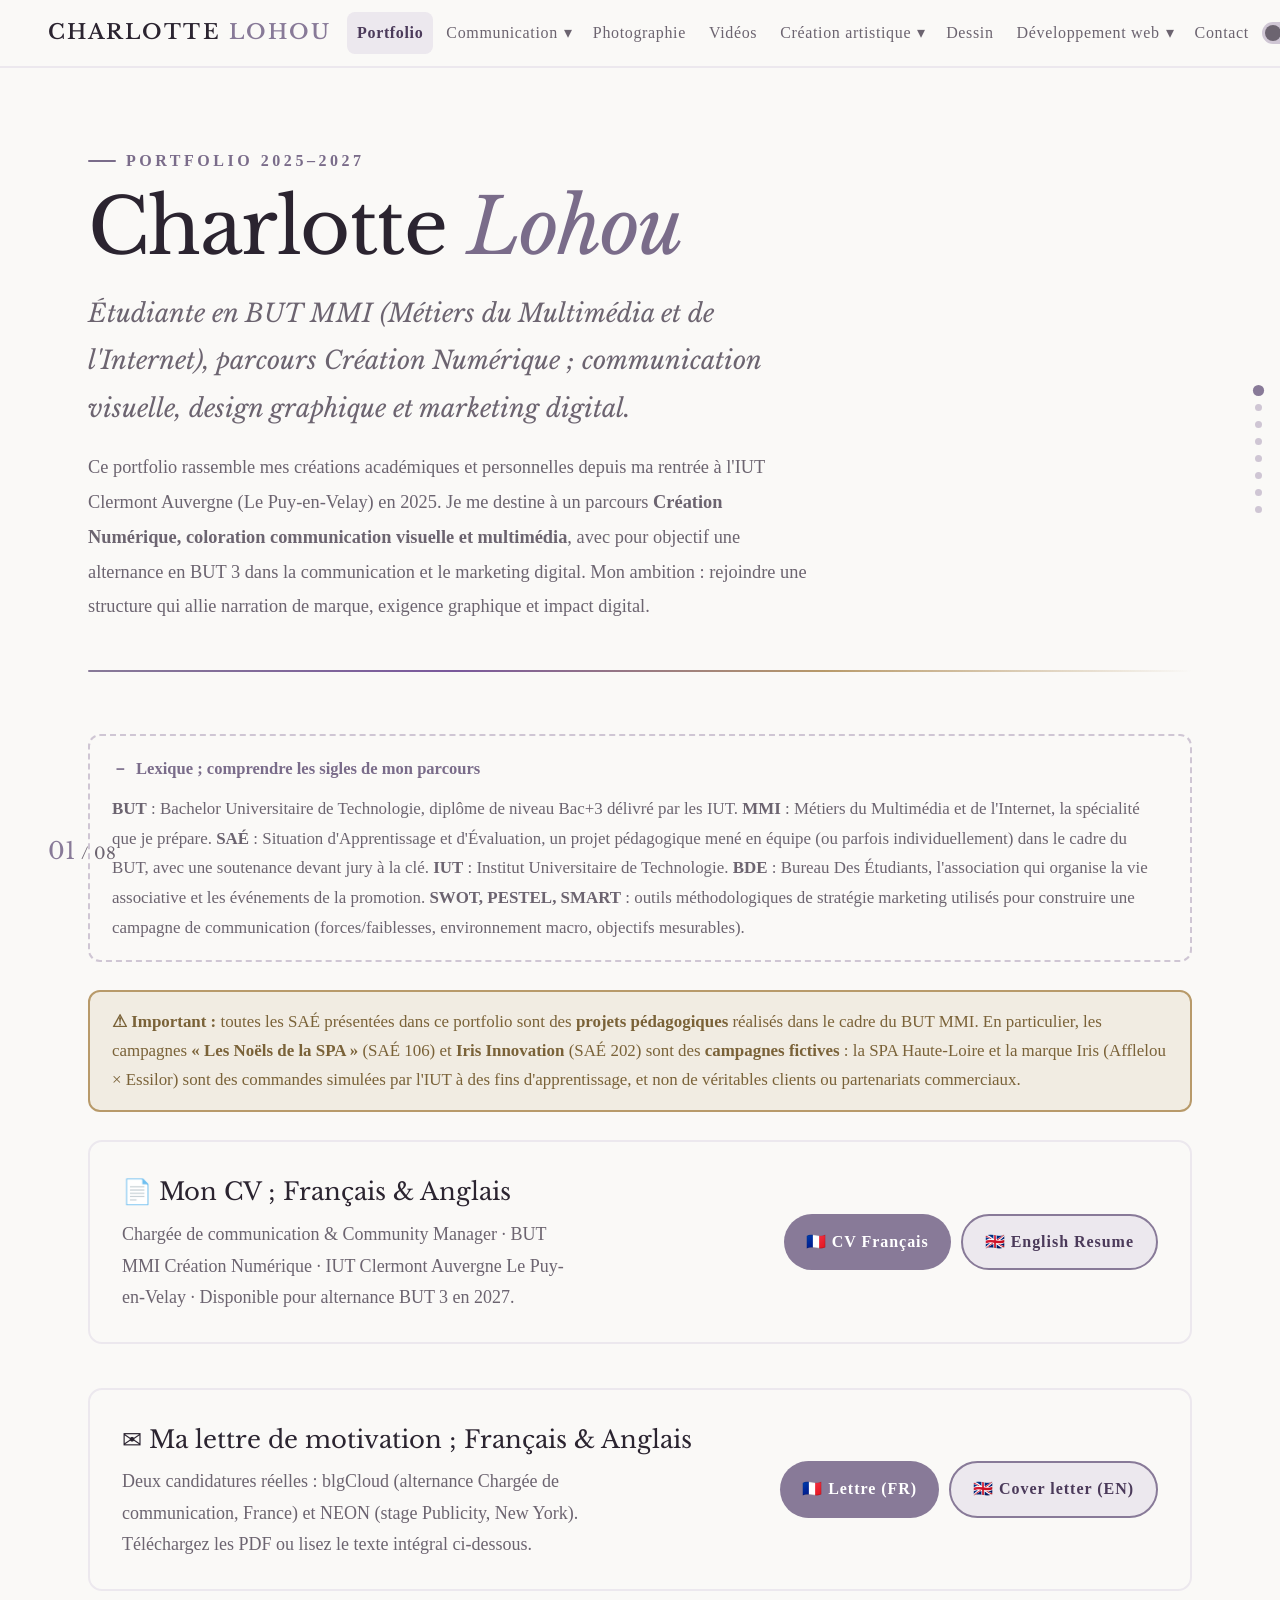
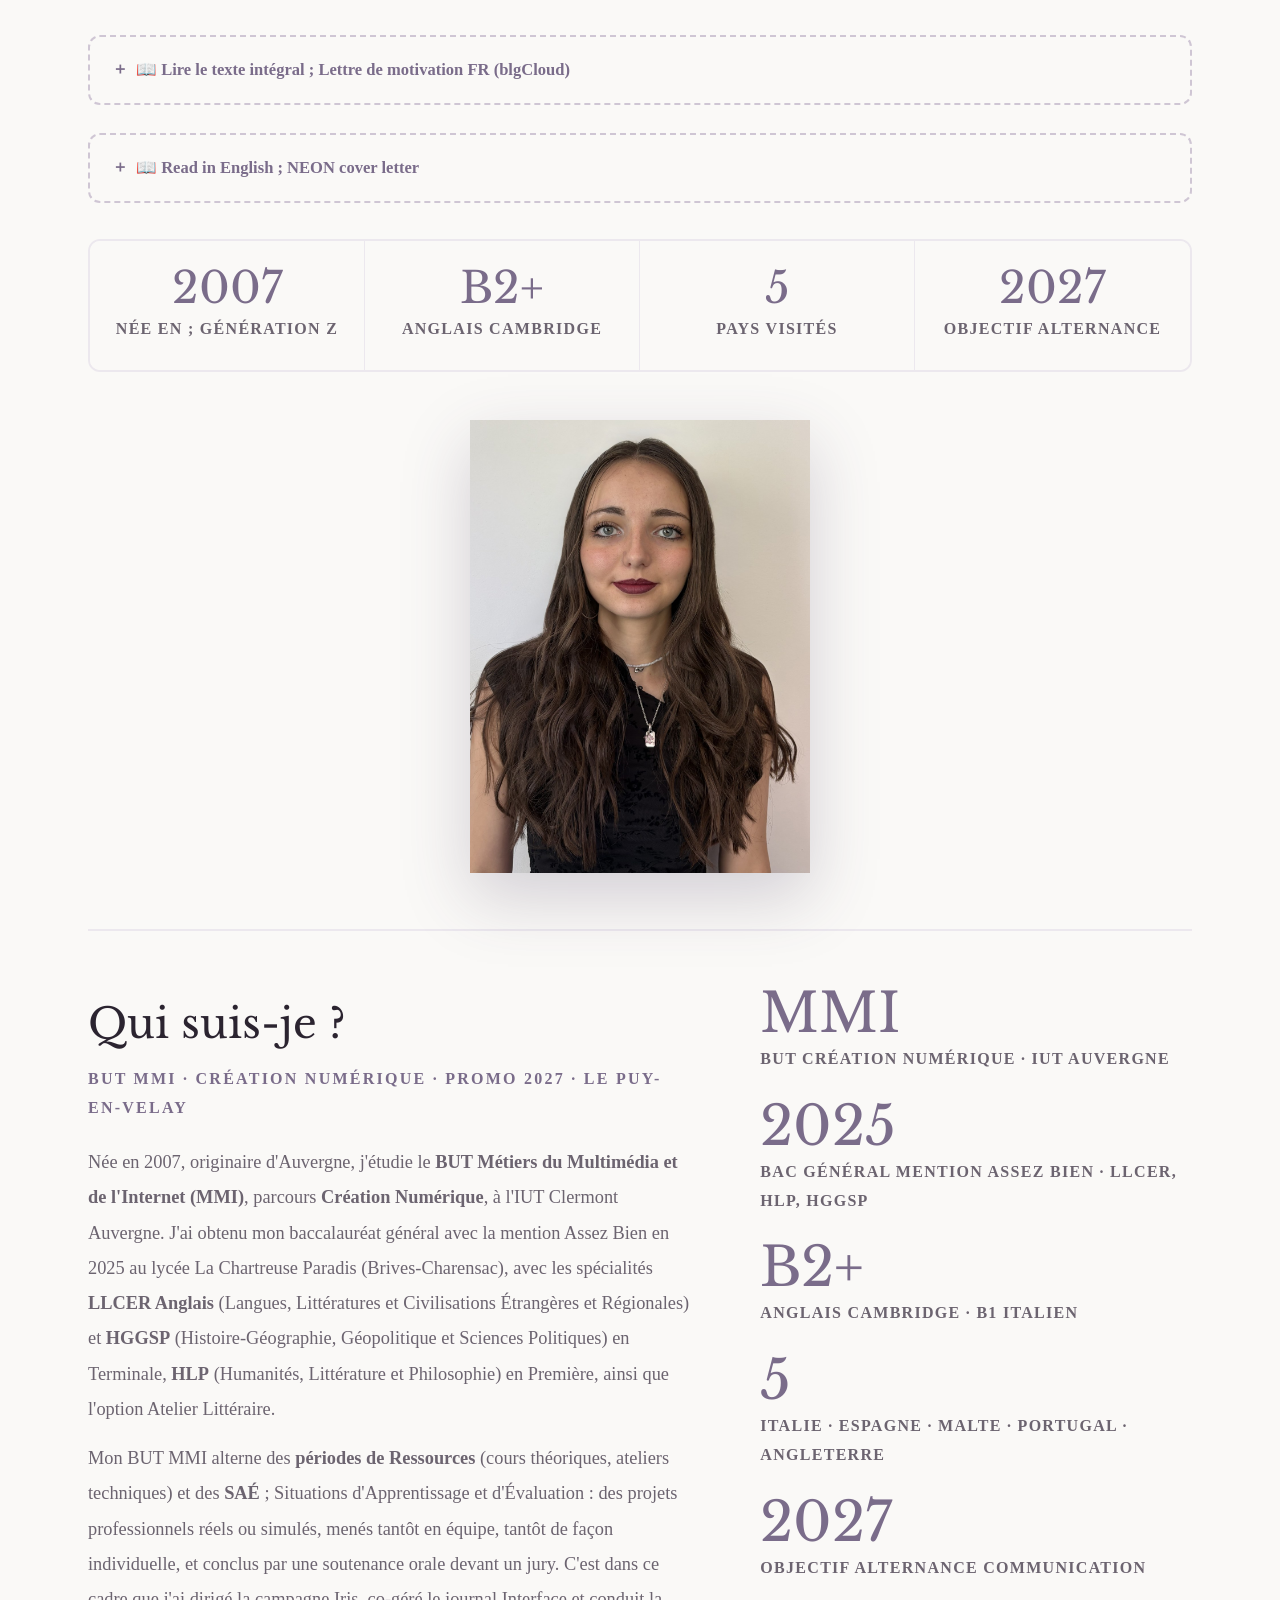
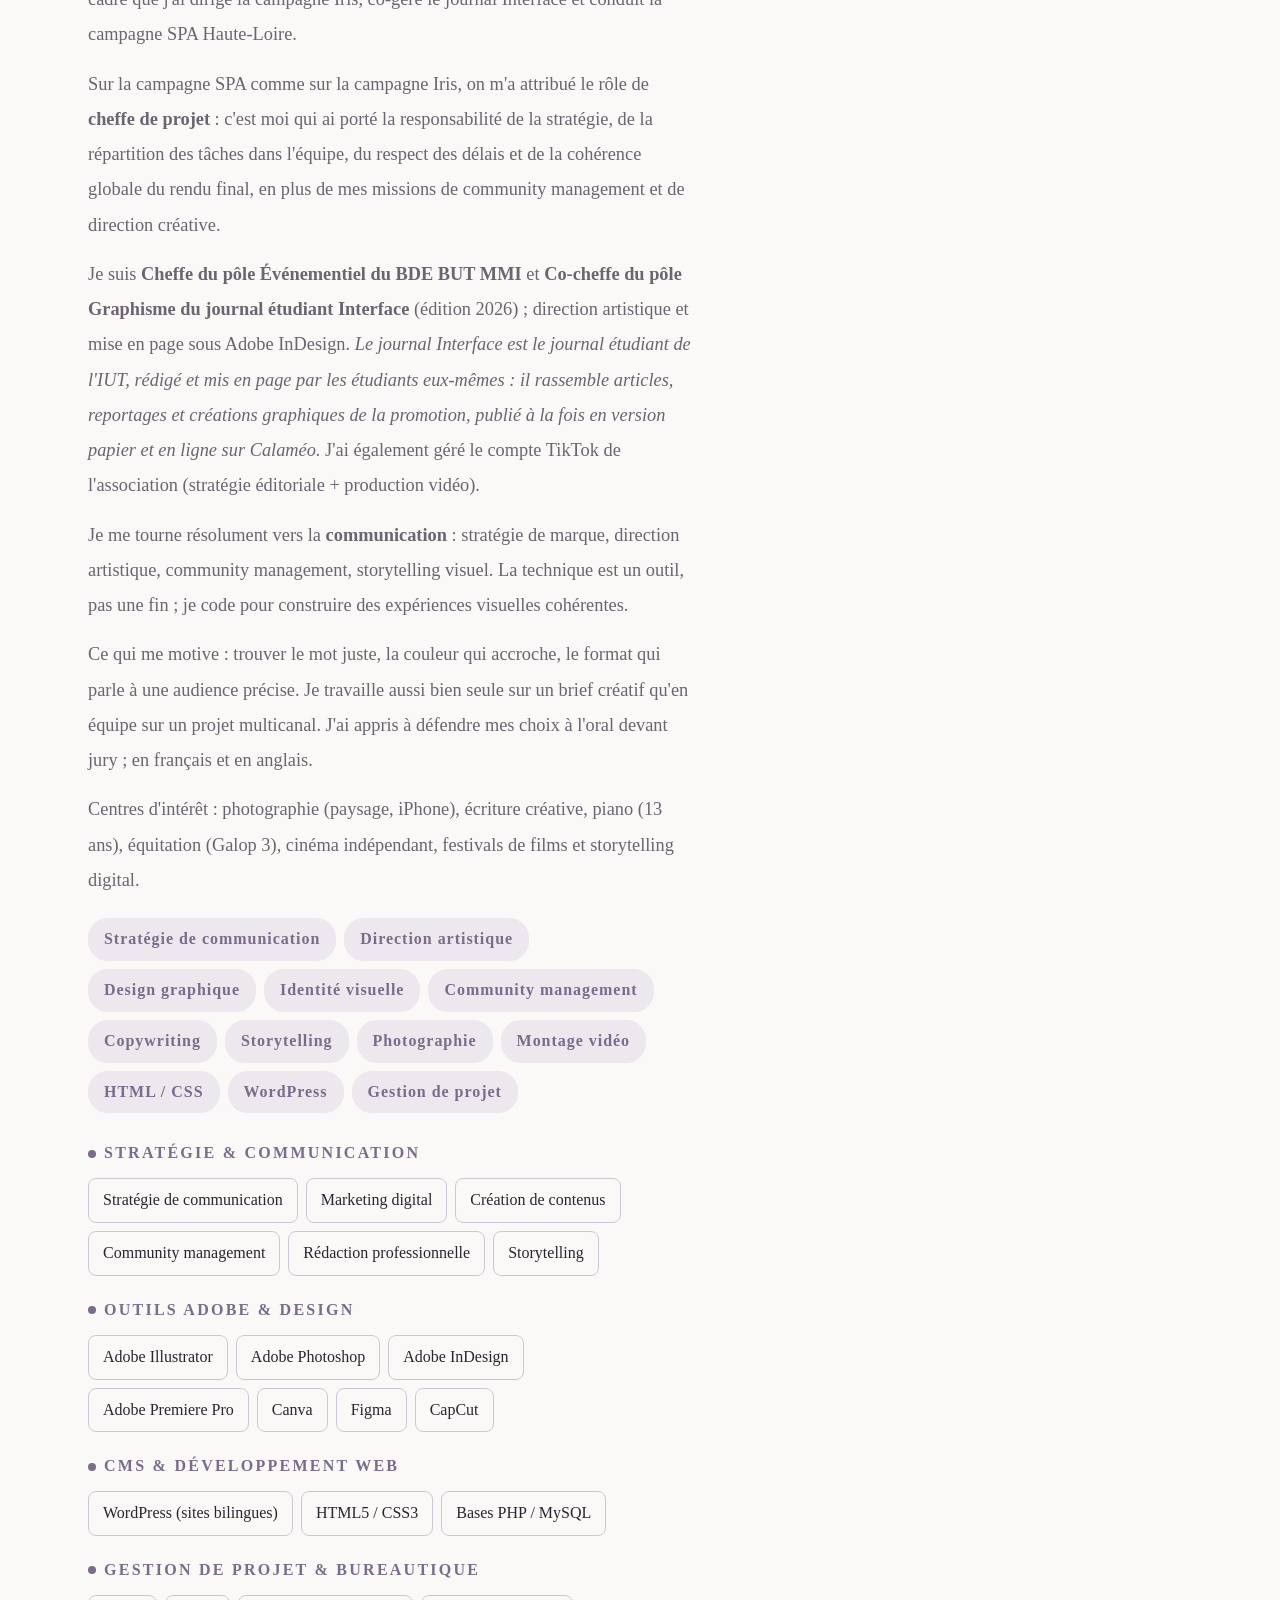
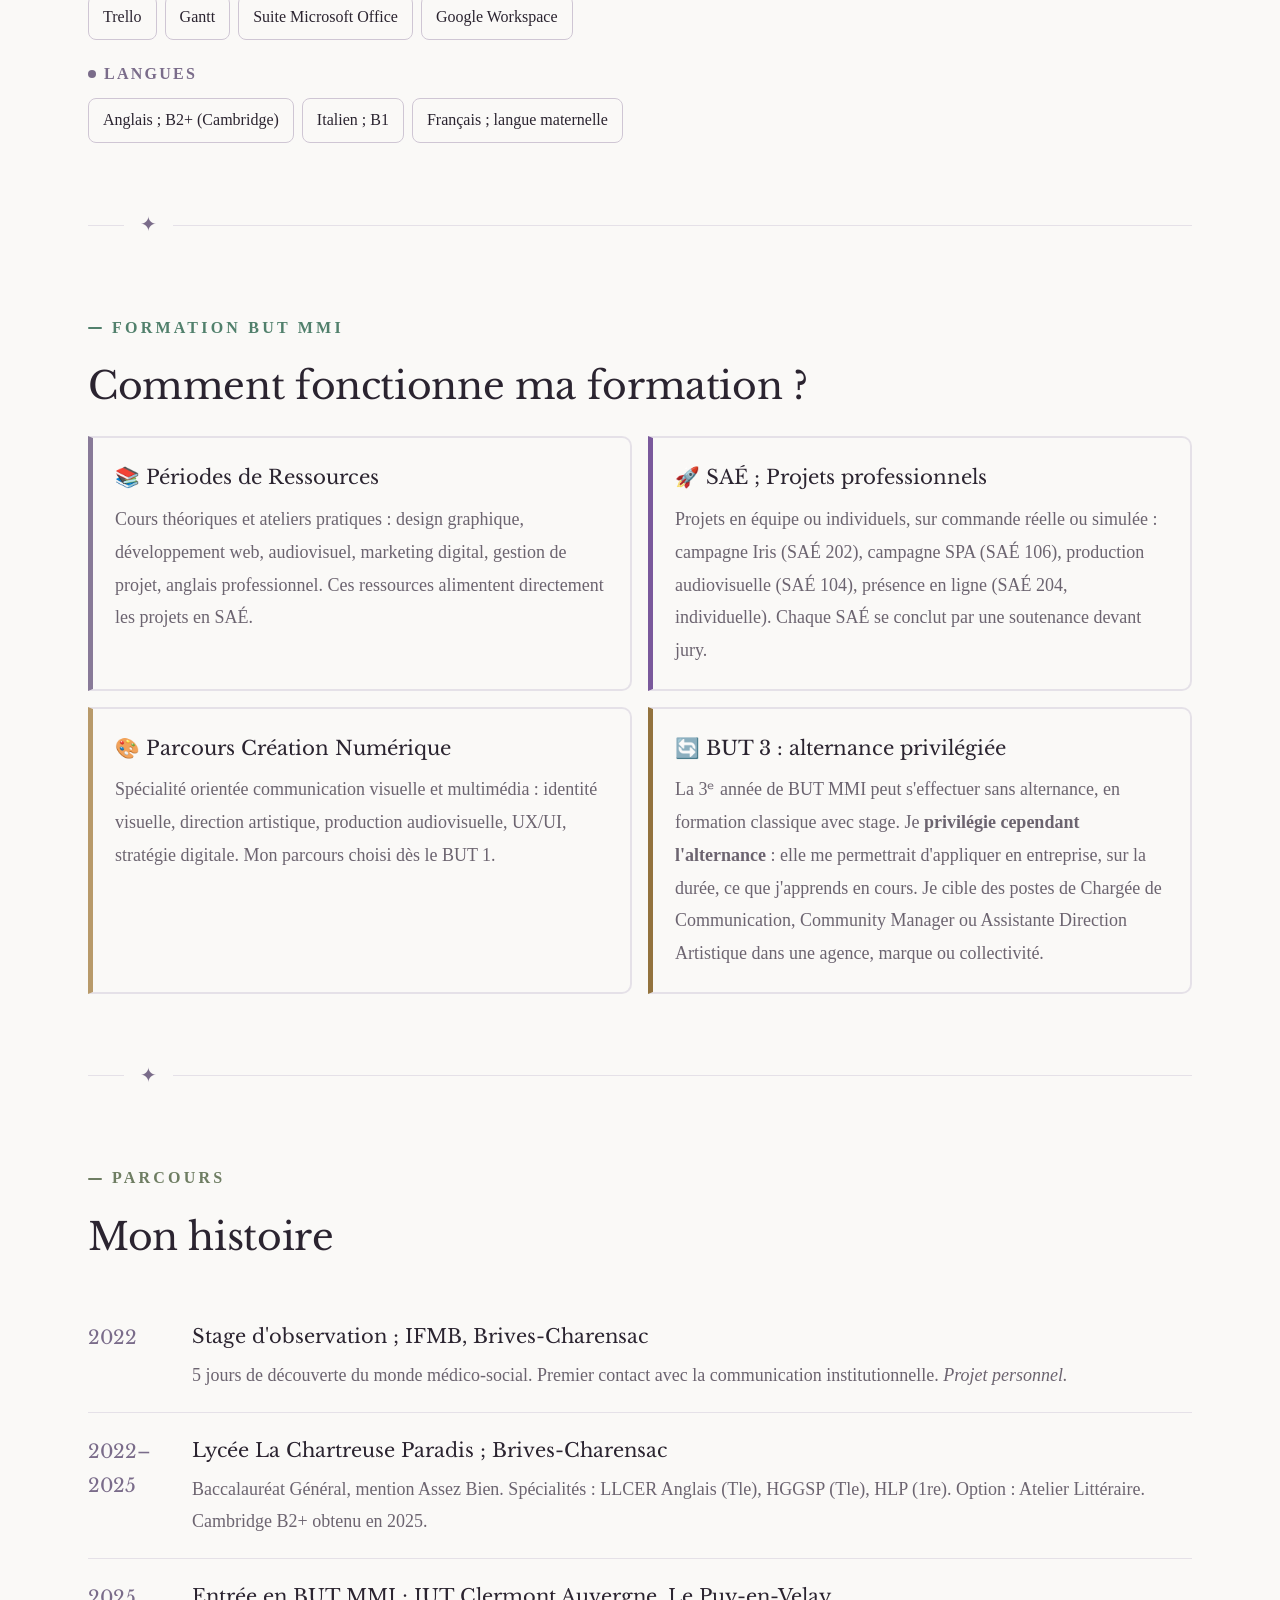
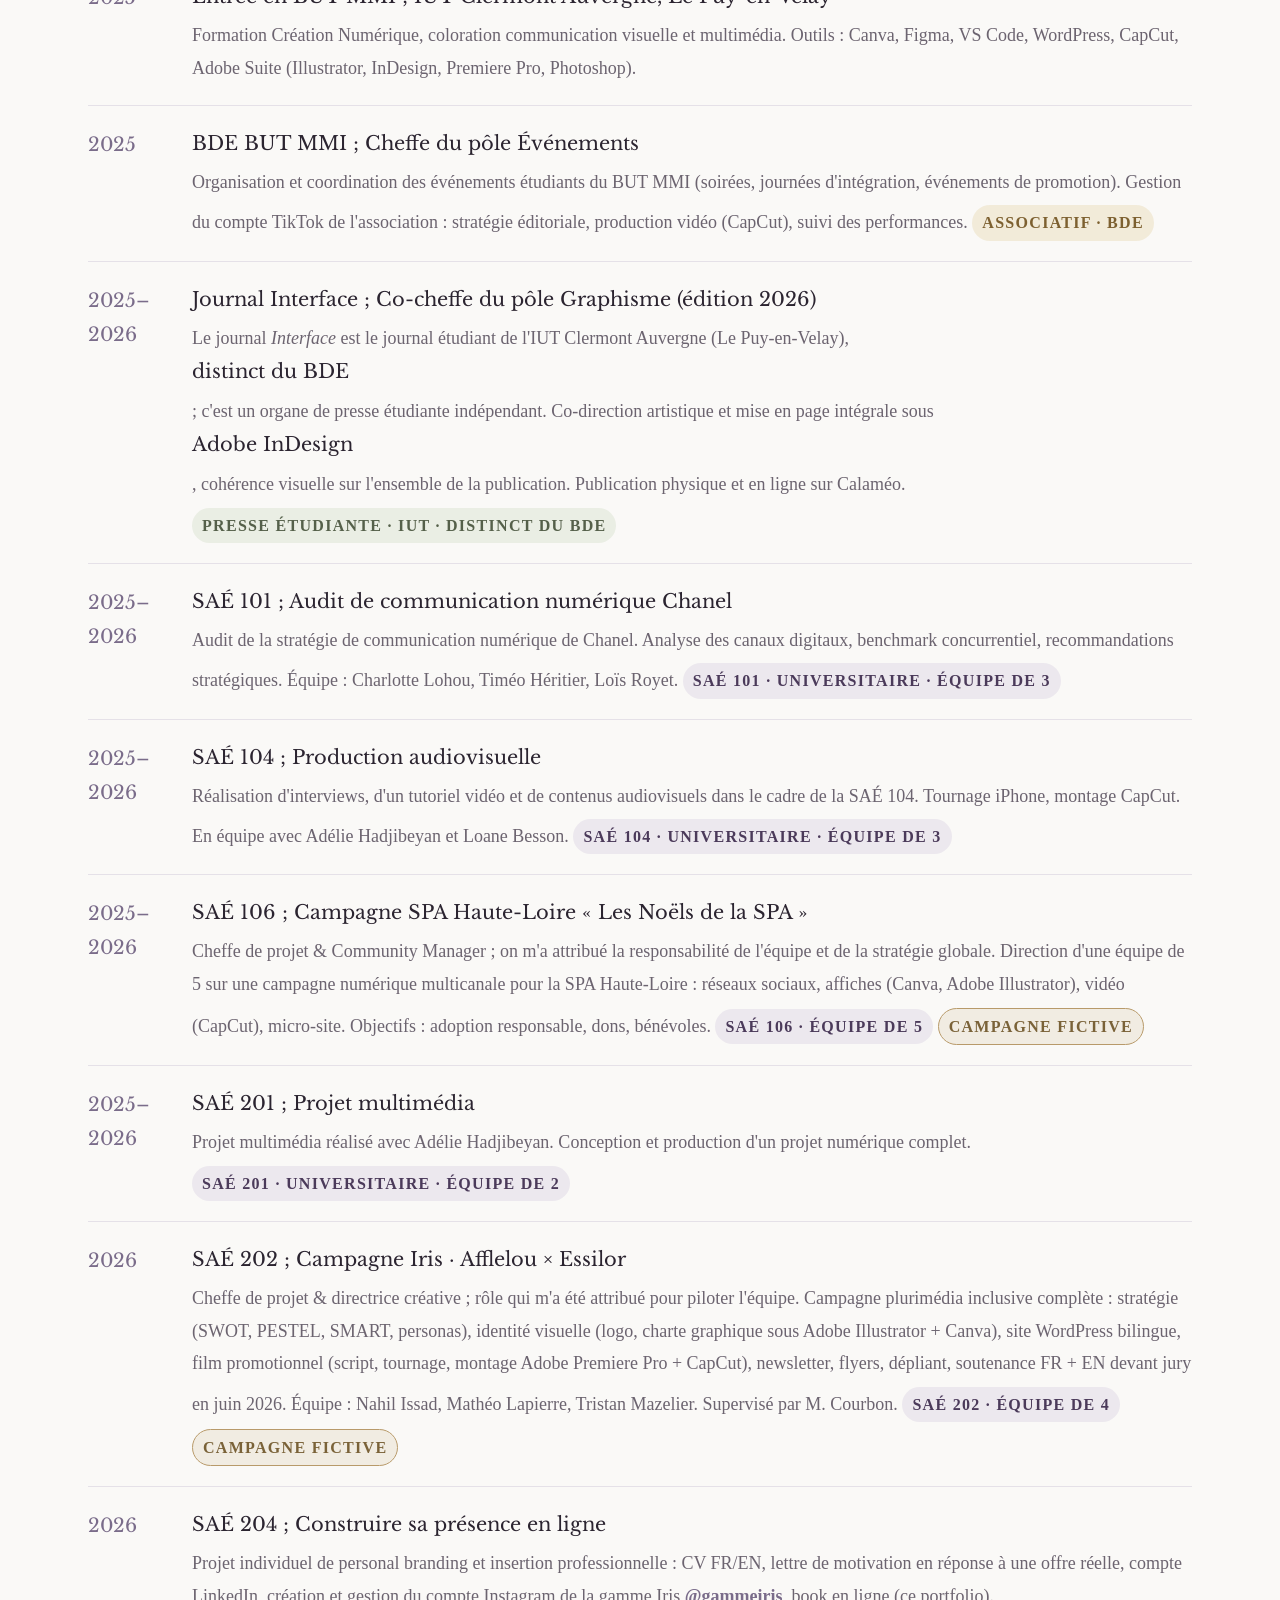
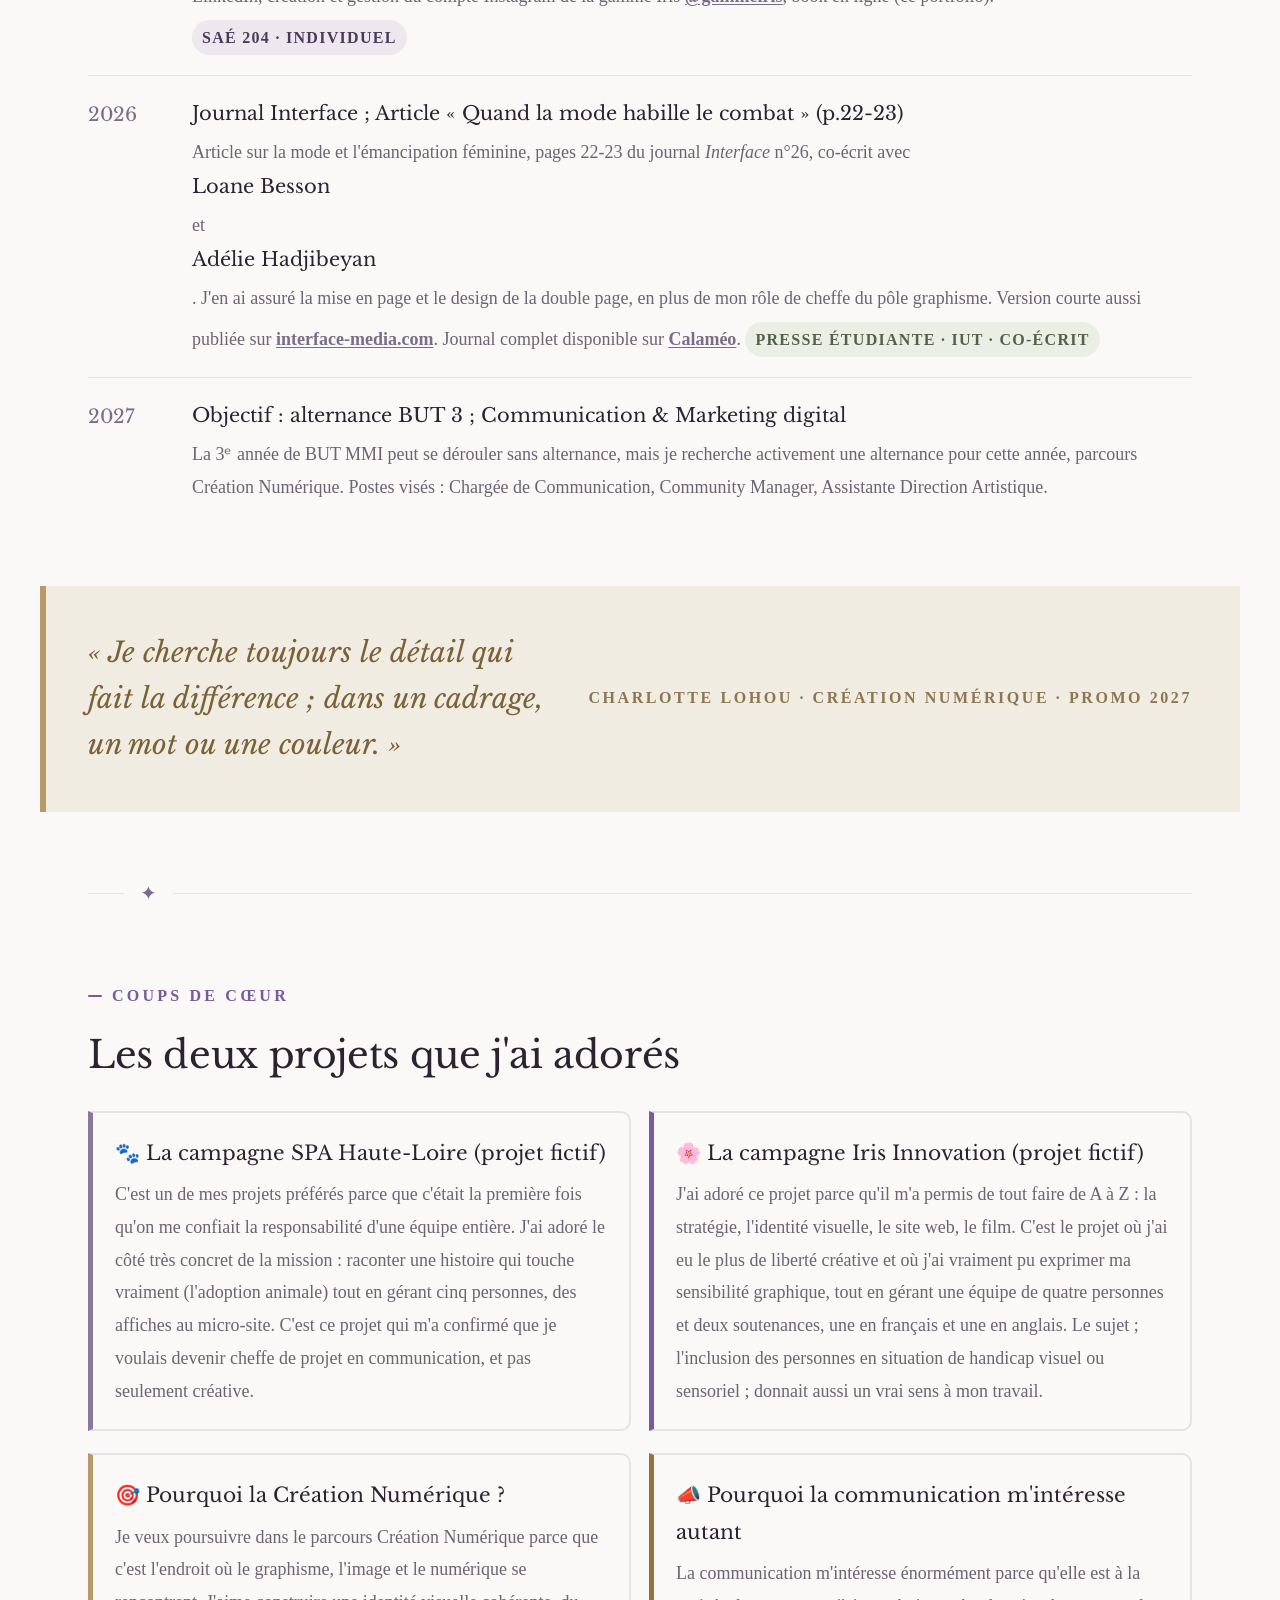
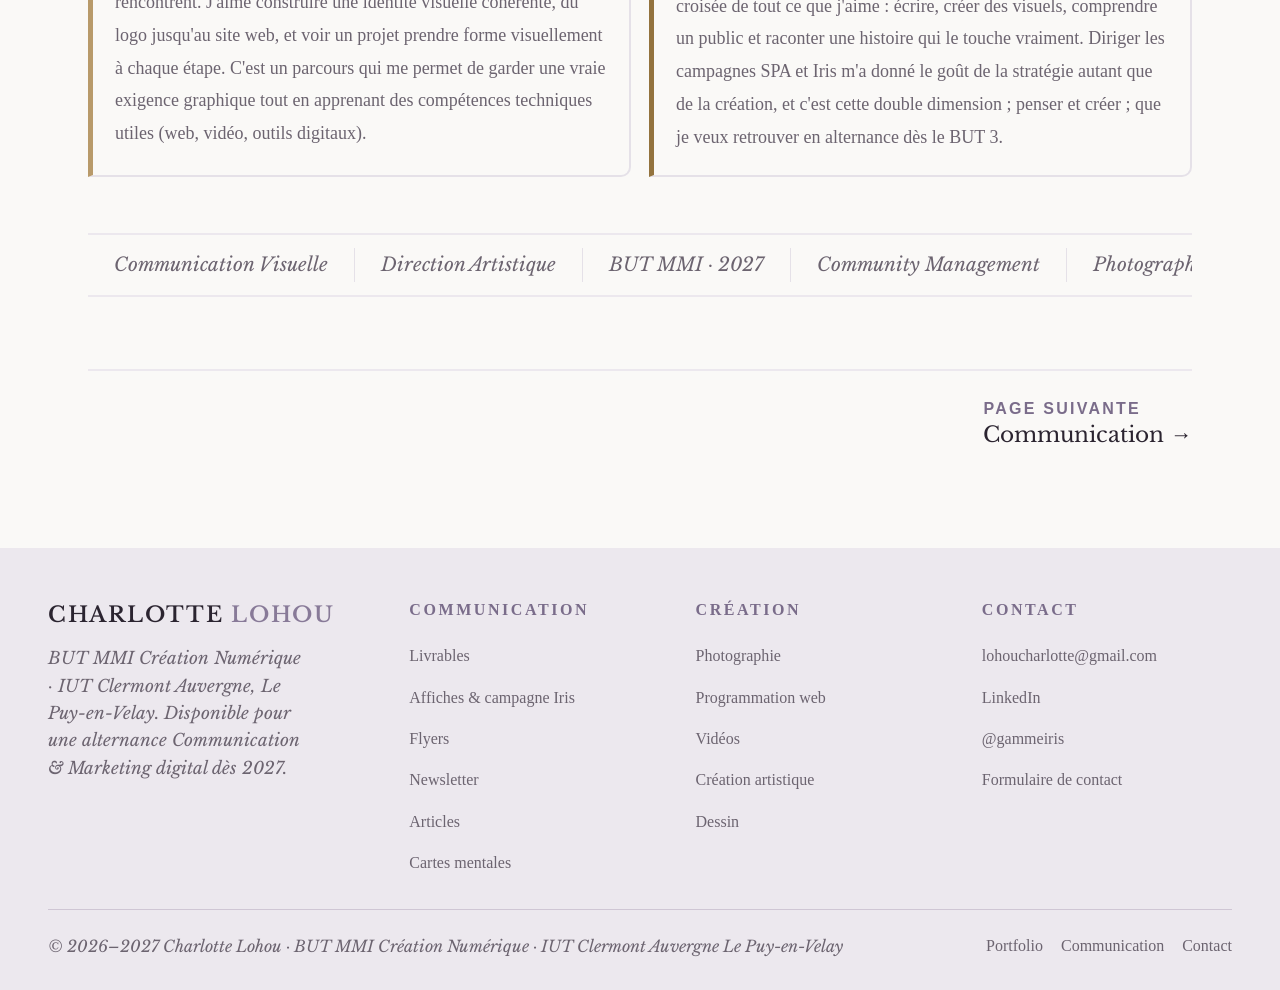
==== index.html @ 05c9263e "Update index.html" ====
<!DOCTYPE html>
<html lang="fr">
<head>
<meta charset="UTF-8"/>
<meta name="viewport" content="width=device-width,initial-scale=1.0"/>
<meta name="description" content="Portfolio de Charlotte Lohou ; BUT MMI Création Numérique, Chargée de Communication & Community Manager"/>
<title>Charlotte Lohou ; Portfolio</title>
<link rel="preconnect" href="https://fonts.googleapis.com"/>
<link rel="preconnect" href="https://fonts.gstatic.com" crossorigin/>
<link href="https://fonts.googleapis.com/css2?family=Libre+Baskerville:ital,wght@0,400;0,700;1,400&display=swap" rel="stylesheet"/>
<link rel="stylesheet" href="style.css"/>
</head>
<body>

<!-- FIXED UI -->
<a href="#portfolio" class="skip-link">Aller au contenu principal</a>
<div id="prog"></div>
<button id="btt" onclick="backToTop()" aria-label="Retour en haut">↑</button>
<div id="pctr" aria-hidden="true"><span class="n" id="pcn">01</span>&thinsp;/&thinsp;<span>08</span></div>

<!-- SIDE DOTS -->
<nav id="sdots" aria-hidden="true">
  <button class="sd on" data-p="portfolio"><span class="sdl" data-fr="Portfolio" data-en="Portfolio">Portfolio</span></button>
  <button class="sd" data-p="communication"><span class="sdl" data-fr="Communication" data-en="Communication">Communication</span></button>
  <button class="sd" data-p="photographie"><span class="sdl" data-fr="Photographie" data-en="Photography">Photographie</span></button>
  <button class="sd" data-p="videos"><span class="sdl" data-fr="Vidéos" data-en="Videos">Vidéos</span></button>
  <button class="sd" data-p="creation"><span class="sdl" data-fr="Création artistique" data-en="Artistic creation">Création artistique</span></button>
  <button class="sd" data-p="dessin"><span class="sdl" data-fr="Dessin" data-en="Drawing">Dessin</span></button>
  <button class="sd" data-p="programmation"><span class="sdl" data-fr="Programmation" data-en="Web dev">Programmation</span></button>
  <button class="sd" data-p="contact"><span class="sdl" data-fr="Contact" data-en="Contact">Contact</span></button>
</nav>

<!-- LIGHTBOX -->
<div id="lb" role="dialog" aria-modal="true" aria-label="Image agrandie" onclick="lbBg(event)">
  <button id="lb-x" onclick="closeLb()" aria-label="Fermer (Échap)">✕</button>
  <button id="lb-p" onclick="lbNav(-1);event.stopPropagation()" aria-label="Précédent (←)">‹</button>
  <button id="lb-n" onclick="lbNav(1);event.stopPropagation()" aria-label="Suivant (→)">›</button>
  <div id="lb-inner" aria-live="polite"></div>
  <div id="lb-cap" aria-live="polite"></div>
</div>

<!-- NAVIGATION -->
<nav id="mn" role="navigation" aria-label="Navigation principale">
  <a class="nav-logo" href="#" onclick="go('portfolio');return false" aria-label="Charlotte Lohou ; retour à l'accueil">Charlotte <span>Lohou</span></a>
  <ul class="nav-links" role="list">
    <li><a class="nav-a" href="#" id="nl-portfolio" onclick="go('portfolio');return false" data-fr="Portfolio" data-en="Portfolio">Portfolio</a></li>

    <li>
      <div class="nav-btn-wrap" id="wrap-comm">
        <a class="nav-main" id="btn-comm-main" href="#" onclick="go('communication');return false" data-fr="Communication" data-en="Communication">Communication</a>
        <button class="nav-caret" id="btn-comm" aria-haspopup="true" aria-expanded="false" aria-label="Sous-catégories Communication" onclick="toggleDD('dd-comm','wrap-comm')"><span class="arr">▾</span></button>
      </div>
      <div class="dd" id="dd-comm" role="menu">
        <a href="#" role="menuitem" onclick="goAnchor('communication','sub-livrables');return false">
          <span class="dd-icon" style="background:var(--vl)">📦</span><span data-fr="Livrables" data-en="Deliverables">Livrables</span>
        </a>
        <a href="#" role="menuitem" onclick="goAnchor('communication','sub-affiches');return false">
          <span class="dd-icon" style="background:var(--lavl)">🖼</span><span data-fr="Affiches & campagne Iris" data-en="Posters & Iris campaign">Affiches &amp; campagne Iris</span>
        </a>
        <a href="#" role="menuitem" onclick="goAnchor('communication','sub-flyers');return false">
          <span class="dd-icon" style="background:var(--rosel)">📄</span><span data-fr="Flyers" data-en="Flyers">Flyers</span>
        </a>
        <a href="#" role="menuitem" onclick="goAnchor('communication','sub-newsletter');return false">
          <span class="dd-icon" style="background:var(--teall)">✉</span><span data-fr="Newsletter" data-en="Newsletter">Newsletter</span>
        </a>
        <a href="#" role="menuitem" onclick="goAnchor('communication','sub-articles');return false">
          <span class="dd-icon" style="background:var(--ochrel)">📰</span><span data-fr="Articles" data-en="Articles">Articles</span>
        </a>
        <a href="#" role="menuitem" onclick="goAnchor('communication','sub-cartes');return false">
          <span class="dd-icon" style="background:var(--sagel)">🗺</span><span data-fr="Cartes mentales" data-en="Mind maps">Cartes mentales</span>
        </a>
      </div>
    </li>


    <li><a class="nav-a" href="#" id="nl-photographie" onclick="go('photographie');return false" data-fr="Photographie" data-en="Photography">Photographie</a></li>
    <li><a class="nav-a" href="#" id="nl-videos" onclick="go('videos');return false" data-fr="Vidéos" data-en="Videos">Vidéos</a></li>

    <li>
      <div class="nav-btn-wrap" id="wrap-crea">
        <a class="nav-main" id="btn-crea-main" href="#" onclick="go('creation');return false" data-fr="Création artistique" data-en="Artistic creation">Création artistique</a>
        <button class="nav-caret" id="btn-crea" aria-haspopup="true" aria-expanded="false" aria-label="Sous-catégories Création artistique" onclick="toggleDD('dd-crea','wrap-crea')"><span class="arr">▾</span></button>
      </div>
      <div class="dd" id="dd-crea" role="menu">
        <a href="#" role="menuitem" onclick="go('photographie');return false">
          <span class="dd-icon" style="background:var(--vl)">📷</span><span data-fr="Photos" data-en="Photos">Photos</span>
        </a>
        <a href="#" role="menuitem" onclick="go('videos');return false">
          <span class="dd-icon" style="background:var(--mintl)">🎬</span><span data-fr="Vidéos" data-en="Videos">Vidéos</span>
        </a>
        <a href="#" role="menuitem" onclick="goAnchor('creation','sub-affiches2');return false">
          <span class="dd-icon" style="background:var(--lavl)">🖼</span><span data-fr="Presse fictive & affiches" data-en="Mock press & posters">Presse fictive &amp; affiches</span>
        </a>
        <a href="#" role="menuitem" onclick="go('dessin');return false">
          <span class="dd-icon" style="background:var(--rosel)">✏</span><span data-fr="Dessins" data-en="Drawings">Dessins</span>
        </a>
      </div>
    </li>

    <li><a class="nav-a" href="#" id="nl-dessin" onclick="go('dessin');return false" data-fr="Dessin" data-en="Drawing">Dessin</a></li>

    <li>
      <div class="nav-btn-wrap" id="wrap-dev">
        <a class="nav-main" id="btn-dev-main" href="#" onclick="go('programmation');return false" data-fr="Développement web" data-en="Web development">Développement web</a>
        <button class="nav-caret" id="btn-dev" aria-haspopup="true" aria-expanded="false" aria-label="Sous-catégories Développement web" onclick="toggleDD('dd-dev','wrap-dev')"><span class="arr">▾</span></button>
      </div>
      <div class="dd" id="dd-dev" role="menu">
        <a href="#" role="menuitem" onclick="goAnchor('programmation','sub-sites');return false">
          <span class="dd-icon" style="background:var(--vl)">💻</span><span data-fr="Sites web" data-en="Websites">Sites web</span>
        </a>
        <a href="#" role="menuitem" onclick="goAnchor('programmation','sub-demos');return false">
          <span class="dd-icon" style="background:var(--mintl)">▶</span><span data-fr="Démos vidéo des sites" data-en="Video demos">Démos vidéo des sites</span>
        </a>
      </div>
    </li>
    
    <li><a class="nav-a" href="#" id="nl-contact" onclick="go('contact');return false" data-fr="Contact" data-en="Contact">Contact</a></li>
    <li>
      <div class="nav-ctrls">
        <button id="dktog" onclick="toggleDark()" aria-label="Activer le mode sombre" aria-pressed="false"></button>
        <div id="ltog" role="group" aria-label="Langue">
          <button class="lo on" id="lo-fr" onclick="setLang('fr')" aria-pressed="true">FR</button>
          <button class="lo" id="lo-en" onclick="setLang('en')" aria-pressed="false">EN</button>
        </div>
      </div>
    </li>
  </ul>
  <!-- BOUTON HAMBURGER — visible uniquement en mobile/tablette -->
  <button id="ham-btn" aria-label="Ouvrir le menu" aria-expanded="false" onclick="toggleMobileMenu()">
    <span></span><span></span><span></span>
  </button>
</nav>

<!-- MENU MOBILE — panneau qui s'affiche sous la nav -->
<div id="mobile-menu" role="dialog" aria-label="Navigation mobile">
  <div class="mob-section">
    <div class="mob-section-title" data-fr="Pages principales" data-en="Main pages">Pages principales</div>
    <button class="mob-link" onclick="go('portfolio');closeMobileMenu()" data-fr="🏠 Portfolio" data-en="🏠 Portfolio">🏠 Portfolio</button>
    <button class="mob-link" onclick="go('communication');closeMobileMenu()" data-fr="🎨 Communication" data-en="🎨 Communication">🎨 Communication</button>
    <button class="mob-link" onclick="go('photographie');closeMobileMenu()" data-fr="📷 Photographie" data-en="📷 Photography">📷 Photographie</button>
    <button class="mob-link" onclick="go('videos');closeMobileMenu()" data-fr="🎬 Vidéos" data-en="🎬 Videos">🎬 Vidéos</button>
    <button class="mob-link" onclick="go('creation');closeMobileMenu()" data-fr="✨ Création artistique" data-en="✨ Artistic creation">✨ Création artistique</button>
    <button class="mob-link" onclick="go('dessin');closeMobileMenu()" data-fr="✏️ Dessin" data-en="✏️ Drawing">✏️ Dessin</button>
    <button class="mob-link" onclick="go('programmation');closeMobileMenu()" data-fr="💻 Développement web" data-en="💻 Web development">💻 Développement web</button>
    <button class="mob-link" onclick="go('contact');closeMobileMenu()" data-fr="📬 Contact" data-en="📬 Contact">📬 Contact</button>
  </div>
  <div class="mob-section">
    <div class="mob-section-title" data-fr="Sections Communication" data-en="Communication sections">Sections Communication</div>
    <button class="mob-sub-link" onclick="goAnchor('communication','sub-livrables');closeMobileMenu()" data-fr="📦 Livrables SAÉ" data-en="📦 SAÉ deliverables">📦 Livrables SAÉ</button>
    <button class="mob-sub-link" onclick="goAnchor('communication','sub-affiches');closeMobileMenu()" data-fr="🖼 Affiches & campagne Iris" data-en="🖼 Posters & Iris campaign">🖼 Affiches &amp; campagne Iris</button>
    <button class="mob-sub-link" onclick="goAnchor('communication','sub-newsletter');closeMobileMenu()" data-fr="✉ Newsletter" data-en="✉ Newsletter">✉ Newsletter</button>
    <button class="mob-sub-link" onclick="goAnchor('communication','sub-articles');closeMobileMenu()" data-fr="📰 Articles" data-en="📰 Articles">📰 Articles</button>
    <button class="mob-sub-link" onclick="goAnchor('communication','sub-cartes');closeMobileMenu()" data-fr="🗺 Cartes mentales" data-en="🗺 Mind maps">🗺 Cartes mentales</button>
  </div>
  <div class="mob-ctrls">
    <span class="mob-ctrls-label" data-fr="Thème" data-en="Theme">Thème</span>
    <button id="dktog-mob" onclick="toggleDark()" aria-label="Activer le mode sombre" aria-pressed="false" style="width:40px;height:22px;border-radius:11px;border:none;background:var(--line2);position:relative;cursor:pointer;transition:background .3s;flex-shrink:0"></button>
    <span class="mob-ctrls-label" style="margin-left:12px" data-fr="Langue" data-en="Language">Langue</span>
    <div id="ltog-mob" role="group" aria-label="Langue" style="display:flex;border:2px solid var(--v);border-radius:20px;overflow:hidden;height:32px;margin-left:4px">
      <button class="lo on" onclick="setLang('fr')" aria-pressed="true" style="padding:0 12px;font-size:.75rem;font-weight:700;letter-spacing:.06em;color:var(--v);display:flex;align-items:center;justify-content:center;cursor:pointer;transition:background .2s,color .2s;border:none;background:var(--v);color:#fff;flex:1;min-width:36px">FR</button>
      <button class="lo" onclick="setLang('en')" aria-pressed="false" style="padding:0 12px;font-size:.75rem;font-weight:700;letter-spacing:.06em;color:var(--v);display:flex;align-items:center;justify-content:center;cursor:pointer;transition:background .2s,color .2s;border:none;background:none;flex:1;min-width:36px">EN</button>
    </div>
  </div>
</div>
<!-- ═══════════════════════════════ PORTFOLIO ═══════════════════════════════ -->
<section id="portfolio" class="page on" tabindex="-1" aria-label="Portfolio ; page d'accueil">
  <div class="pgh">
    <span class="ey" data-fr="Portfolio 2025–2027" data-en="Portfolio 2025–2027">Portfolio 2025–2027</span>
    <h1 class="ptitle">Charlotte <em>Lohou</em></h1>
    <p class="lead" data-fr="Étudiante en BUT MMI (Métiers du Multimédia et de l'Internet), parcours Création Numérique ; communication visuelle, design graphique et marketing digital." data-en="Student in BUT MMI (Multimedia and Internet Professions), Digital Creation track ; visual communication, graphic design and digital marketing.">Étudiante en BUT MMI (Métiers du Multimédia et de l'Internet), parcours Création Numérique ; communication visuelle, design graphique et marketing digital.</p>
    <p class="body-txt" data-fr="Ce portfolio rassemble mes créations académiques et personnelles depuis ma rentrée à l'IUT Clermont Auvergne (Le Puy-en-Velay) en 2025. Je me destine à un parcours <strong>Création Numérique, coloration communication visuelle et multimédia</strong>, avec pour objectif une alternance en BUT 3 dans la communication et le marketing digital. Mon ambition&nbsp;: rejoindre une structure qui allie narration de marque, exigence graphique et impact digital." data-en="This portfolio gathers my academic and personal work since I started at IUT Clermont Auvergne (Le Puy-en-Velay) in 2025. I am pursuing a <strong>Digital Creation track, with a focus on visual communication and multimedia</strong>, aiming for a work-study placement (BUT 3) in communication and digital marketing. My ambition: joining a structure that combines brand storytelling, graphic rigour and digital impact.">Ce portfolio rassemble mes créations académiques et personnelles depuis ma rentrée à l'IUT Clermont Auvergne (Le Puy-en-Velay) en 2025. Je me destine à un parcours <strong>Création Numérique, coloration communication visuelle et multimédia</strong>, avec pour objectif une alternance en BUT 3 dans la communication et le marketing digital. Mon ambition&nbsp;: rejoindre une structure qui allie narration de marque, exigence graphique et impact digital.</p>
  </div>

  <!-- Lexique : sigles -->
  <details class="lex" open>
    <summary data-fr="Lexique ; comprendre les sigles de mon parcours" data-en="Glossary ; understanding my course's acronyms">Lexique ; comprendre les sigles de mon parcours</summary>
    <p data-fr="<strong>BUT</strong> : Bachelor Universitaire de Technologie, diplôme de niveau Bac+3 délivré par les IUT. <strong>MMI</strong> : Métiers du Multimédia et de l'Internet, la spécialité que je prépare. <strong>SAÉ</strong> : Situation d'Apprentissage et d'Évaluation, un projet pédagogique mené en équipe (ou parfois individuellement) dans le cadre du BUT, avec une soutenance devant jury à la clé. <strong>IUT</strong> : Institut Universitaire de Technologie. <strong>BDE</strong> : Bureau Des Étudiants, l'association qui organise la vie associative et les événements de la promotion. <strong>SWOT, PESTEL, SMART</strong> : outils méthodologiques de stratégie marketing utilisés pour construire une campagne de communication (forces/faiblesses, environnement macro, objectifs mesurables)." data-en="<strong>BUT</strong>: Bachelor Universitaire de Technologie, a 3-year Bachelor's degree delivered by French IUTs. <strong>MMI</strong>: Multimedia and Internet Professions, my specialty. <strong>SAÉ</strong>: a teaching project carried out as a team (or sometimes individually) as part of the BUT curriculum, assessed orally before a jury. <strong>IUT</strong>: University Institute of Technology. <strong>BDE</strong>: the Students' Office, the association running student life and events. <strong>SWOT, PESTEL, SMART</strong>: marketing strategy frameworks used to build a communication campaign (strengths/weaknesses, macro-environment, measurable objectives).">
      <strong>BUT</strong> : Bachelor Universitaire de Technologie, diplôme de niveau Bac+3 délivré par les IUT. <strong>MMI</strong> : Métiers du Multimédia et de l'Internet, la spécialité que je prépare. <strong>SAÉ</strong> : Situation d'Apprentissage et d'Évaluation, un projet pédagogique mené en équipe (ou parfois individuellement) dans le cadre du BUT, avec une soutenance devant jury à la clé. <strong>IUT</strong> : Institut Universitaire de Technologie. <strong>BDE</strong> : Bureau Des Étudiants, l'association qui organise la vie associative et les événements de la promotion. <strong>SWOT, PESTEL, SMART</strong> : outils méthodologiques de stratégie marketing utilisés pour construire une campagne de communication (forces/faiblesses, environnement macro, objectifs mesurables).
    </p>
  </details>

  <!-- Avertissement clair : caractère fictif/pédagogique des projets -->
  <div class="fictif-note" role="note">
    <p data-fr="<strong>⚠ Important :</strong> toutes les SAÉ présentées dans ce portfolio sont des <strong>projets pédagogiques</strong> réalisés dans le cadre du BUT MMI. En particulier, les campagnes <strong>« Les Noëls de la SPA »</strong> (SAÉ 106) et <strong>Iris Innovation</strong> (SAÉ 202) sont des <strong>campagnes fictives</strong> : la SPA Haute-Loire et la marque Iris (Afflelou × Essilor) sont des commandes simulées par l'IUT à des fins d'apprentissage, et non de véritables clients ou partenariats commerciaux." data-en="<strong>⚠ Important:</strong> all the SAÉ projects presented in this portfolio are <strong>teaching projects</strong> carried out as part of the BUT MMI curriculum. In particular, the <strong>“SPA Christmas”</strong> campaign (SAÉ 106) and the <strong>Iris Innovation</strong> campaign (SAÉ 202) are <strong>fictional campaigns</strong>: SPA Haute-Loire and the Iris brand (Afflelou × Essilor) are simulated briefs set by the IUT for learning purposes, not real clients or commercial partnerships.">
      <strong>⚠ Important&nbsp;:</strong> toutes les SAÉ présentées dans ce portfolio sont des <strong>projets pédagogiques</strong> réalisés dans le cadre du BUT MMI. En particulier, les campagnes <strong>« Les Noëls de la SPA »</strong> (SAÉ 106) et <strong>Iris Innovation</strong> (SAÉ 202) sont des <strong>campagnes fictives</strong>&nbsp;: la SPA Haute-Loire et la marque Iris (Afflelou × Essilor) sont des commandes simulées par l'IUT à des fins d'apprentissage, et non de véritables clients ou partenariats commerciaux.
    </p>
  </div>

  <!-- CV -->
  <div class="cv-block">
    <div>
      <h3 data-fr="Mon CV ; Français & Anglais" data-en="My Resume ; French & English">📄 Mon CV ; Français &amp; Anglais</h3>
      <p data-fr="Chargée de communication & Community Manager · BUT MMI Création Numérique · IUT Clermont Auvergne Le Puy-en-Velay · Disponible pour alternance BUT 3 en 2027." data-en="Publicity, Communication & Digital Media student · BUT MMI Digital Creation · IUT Clermont Auvergne Le Puy-en-Velay · Available for a work-study placement (BUT 3) in 2027.">Chargée de communication &amp; Community Manager · BUT MMI Création Numérique · IUT Clermont Auvergne Le Puy-en-Velay · Disponible pour alternance BUT 3 en 2027.</p>
    </div>
    <div class="cv-btns">
      <a class="cv-dl fr" href="Livrables/cv-fr.pdf" target="_blank" aria-label="Télécharger le CV en français">🇫🇷 CV Français</a>
      <a class="cv-dl en" href="Livrables/cv-en.pdf" target="_blank" aria-label="Télécharger le CV en anglais">🇬🇧 English Resume</a>
    </div>
  </div>

  <!-- LETTRE DE MOTIVATION -->
  <div class="cv-block">
    <div>
      <h3 data-fr="✉ Ma lettre de motivation ; Français & Anglais" data-en="✉ My cover letter ; French & English">✉ Ma lettre de motivation ; Français &amp; Anglais</h3>
      <p data-fr="Deux candidatures réelles : blgCloud (alternance Chargée de communication, France) et NEON (stage Publicity, New York). Téléchargez les PDF ou lisez le texte intégral ci-dessous." data-en="Two real applications: blgCloud (Communication Officer work-study, France) and NEON (Publicity internship, New York). Download the PDFs or read the full text below.">Deux candidatures réelles&nbsp;: blgCloud (alternance Chargée de communication, France) et NEON (stage Publicity, New York). Téléchargez les PDF ou lisez le texte intégral ci-dessous.</p>
    </div>
    <div class="cv-btns">
      <a class="cv-dl fr" href="Livrables/lettre-motivation-fr.pdf" target="_blank" aria-label="Télécharger la lettre de motivation en français (blgCloud)">🇫🇷 Lettre (FR)</a>
      <a class="cv-dl en" href="Livrables/lettre-motivation-en.pdf" target="_blank" aria-label="Télécharger la lettre de motivation en anglais (NEON)">🇬🇧 Cover letter (EN)</a>
    </div>
  </div>

  <!-- Texte intégral des lettres, affiché et repliable -->
  <details class="lex" id="lettre-fr-detail">
    <summary data-fr="📖 Lire le texte intégral ; Lettre de motivation FR (blgCloud)" data-en="📖 Read the full text ; FR cover letter (blgCloud)">📖 Lire le texte intégral ; Lettre de motivation FR (blgCloud)</summary>
    <div class="letter-text">
      <p class="letter-meta">Le Puy-en-Velay, le 12 juin 2026<br>Objet&nbsp;: Candidature ; Chargée de communication en alternance, BUT 3ème année<br>Destinataire&nbsp;: blgCloud, Service Recrutement, 60200 Compiègne</p>
      <p>Madame, Monsieur,</p>
      <p>Éditrice depuis 2009 d'une suite SaaS en plein développement à l'international, blgCloud incarne exactement l'environnement où je souhaite construire mon alternance&nbsp;: produit technologique à fort impact, management fondé sur l'autonomie, et missions de communication concrètes (notoriété, stratégie multicanale, témoignages clients).</p>
      <p>Cette année de BUT m'a permis de pratiquer en conditions réelles les compétences que vous recherchez. Cheffe de projet sur deux campagnes complètes (projets pédagogiques du BUT MMI)&nbsp;: la marque fictive Iris (stratégie SWOT/PESTEL/SMART, identité visuelle, site WordPress bilingue, film promotionnel) et « Les Noëls de la SPA » (multicanale, storytelling, community management), j'ai maîtrisé la suite Adobe, Canva, Figma, CapCut et WordPress. Co-cheffe du pôle graphisme du journal Interface, j'ai également développé la coordination multi-pôles et la direction artistique.</p>
      <p>Mon anglais B2+ (Cambridge, 2023) et mon expérience de cheffe du pôle événementiel du BDE (management bénévole, organisation, initiative) complètent ce profil.</p>
      <p>Je serais ravie d'en discuter lors d'un entretien. CV et portfolio ci-joints.</p>
      <p>Veuillez agréer, Madame, Monsieur, l'expression de mes sincères salutations.</p>
      <p class="letter-sign">Charlotte Lohou</p>
    </div>
  </details>

  <details class="lex" id="lettre-en-detail">
    <summary data-fr="📖 Read in English ; NEON cover letter" data-en="📖 Read in English ; NEON cover letter">📖 Read in English ; NEON cover letter</summary>
    <div class="letter-text">
      <p class="letter-meta">Le Puy-en-Velay, June 12, 2026<br>Subject: Application for the Fall 2026 Publicity Internship<br>Recipient: NEON Recruitment Team, New York, NY 10018, United States</p>
      <p>Dear Hiring Team,</p>
      <p>NEON's commitment to independent cinema, bold storytelling and innovative publicity campaigns represents exactly the type of creative environment in which I would like to develop my professional experience. As a Multimedia and Internet Professions (MMI) student specialising in Digital Creation, I am eager to contribute my creativity, communication skills and passion for film.</p>
      <p>Throughout my studies, I have developed practical experience in communication, content creation and project management. As Project Manager and Community Manager for the fictional "SPA Christmas Campaign" (a BUT MMI teaching project), I led a team of five students in creating a multi-channel communication campaign involving social media, graphic design, video production and website creation. This experience strengthened my organisational skills, teamwork and ability to create engaging content for different audiences.</p>
      <p>I also serve as Head of the Events Department within my student association and Co-Head of the Graphic Design Department for the student newspaper Interface, where I develop communication, coordination and visual design skills. In addition, I am proficient in Adobe Premiere Pro, Photoshop, Illustrator, InDesign, Canva and WordPress.</p>
      <p>Passionate about film, media and storytelling, I would be delighted to learn from NEON's publicity team while contributing enthusiastically to your projects.</p>
      <p>I would be pleased to discuss my application further during an interview. Please find my CV and portfolio attached.</p>
      <p>Yours faithfully,</p>
      <p class="letter-sign">Charlotte Lohou</p>
    </div>
  </details>

  <div class="stat-row">
    <div class="stat-box"><div class="n">2007</div><div class="l" data-fr="Née en ; Génération Z" data-en="Born in ; Gen Z">Née en ; Génération Z</div></div>
    <div class="stat-box"><div class="n">B2+</div><div class="l" data-fr="Anglais Cambridge" data-en="Cambridge English">Anglais Cambridge</div></div>
    <div class="stat-box"><div class="n">5</div><div class="l" data-fr="Pays visités" data-en="Countries visited">Pays visités</div></div>
    <div class="stat-box"><div class="n">2027</div><div class="l" data-fr="Objectif alternance" data-en="Work-study goal">Objectif alternance</div></div>
  </div>

  <!-- 1 SEULE PHOTO de présentation -->
  <div class="portrait-wrap">
    <div class="cell cover">
      <img src="Images/port-01.jpg" alt="Charlotte Lohou ; photo de présentation"/>
    </div>
  </div>

  <!-- BIO -->
  <div class="bio">
    <div>
      <h2 data-fr="Qui suis-je ?" data-en="Who am I?">Qui suis-je ?</h2>
      <span class="sub" data-fr="BUT MMI · Création Numérique · Promo 2027 · Le Puy-en-Velay" data-en="BUT MMI · Digital Creation · Class of 2027 · Le Puy-en-Velay">BUT MMI · Création Numérique · Promo 2027 · Le Puy-en-Velay</span>
      <p data-fr="Née en 2007, originaire d'Auvergne, j'étudie le <strong>BUT Métiers du Multimédia et de l'Internet (MMI)</strong>, parcours <strong>Création Numérique</strong>, à l'IUT Clermont Auvergne. J'ai obtenu mon baccalauréat général avec la mention Assez Bien en 2025 au lycée La Chartreuse Paradis (Brives-Charensac), avec les spécialités <strong>LLCER Anglais</strong> (Langues, Littératures et Civilisations Étrangères et Régionales) et <strong>HGGSP</strong> (Histoire-Géographie, Géopolitique et Sciences Politiques) en Terminale, <strong>HLP</strong> (Humanités, Littérature et Philosophie) en Première, ainsi que l'option Atelier Littéraire." data-en="Born in 2007 and originally from Auvergne, I am studying the <strong>BUT in Multimedia and Internet Professions (MMI)</strong>, Digital Creation track, at IUT Clermont Auvergne. I obtained my general Baccalaureate with the “Assez Bien” honours grade in 2025 at Lycée La Chartreuse Paradis (Brives-Charensac), with <strong>LLCER English</strong> (Foreign Languages, Literatures and Civilisations) and <strong>HGGSP</strong> (History-Geography, Geopolitics and Political Science) as final-year specialities, <strong>HLP</strong> (Humanities, Literature and Philosophy) in the first year, plus the Literary Workshop elective.">Née en 2007, originaire d'Auvergne, j'étudie le <strong>BUT Métiers du Multimédia et de l'Internet (MMI)</strong>, parcours <strong>Création Numérique</strong>, à l'IUT Clermont Auvergne. J'ai obtenu mon baccalauréat général avec la mention Assez Bien en 2025 au lycée La Chartreuse Paradis (Brives-Charensac), avec les spécialités <strong>LLCER Anglais</strong> (Langues, Littératures et Civilisations Étrangères et Régionales) et <strong>HGGSP</strong> (Histoire-Géographie, Géopolitique et Sciences Politiques) en Terminale, <strong>HLP</strong> (Humanités, Littérature et Philosophie) en Première, ainsi que l'option Atelier Littéraire.</p>

      <p data-fr="Mon BUT MMI alterne des <strong>périodes de Ressources</strong> (cours théoriques, ateliers techniques) et des <strong>SAÉ</strong> ; Situations d'Apprentissage et d'Évaluation : des projets professionnels réels ou simulés, menés tantôt en équipe, tantôt de façon individuelle, et conclus par une soutenance orale devant un jury. C'est dans ce cadre que j'ai dirigé la campagne Iris, co-géré le journal Interface et conduit la campagne SPA Haute-Loire." data-en="My BUT MMI alternates <strong>Resource periods</strong> (theory classes, hands-on workshops) with <strong>SAÉ</strong> ; real or simulated professional projects, carried out either as a team or individually, each ending with an oral defence before a jury. It is within this framework that I led the Iris campaign, co-managed the Interface newspaper and ran the SPA Haute-Loire campaign.">Mon BUT MMI alterne des <strong>périodes de Ressources</strong> (cours théoriques, ateliers techniques) et des <strong>SAÉ</strong> ; Situations d'Apprentissage et d'Évaluation : des projets professionnels réels ou simulés, menés tantôt en équipe, tantôt de façon individuelle, et conclus par une soutenance orale devant un jury. C'est dans ce cadre que j'ai dirigé la campagne Iris, co-géré le journal Interface et conduit la campagne SPA Haute-Loire.</p>

      <p data-fr="Sur la campagne SPA comme sur la campagne Iris, on m'a attribué le rôle de <strong>cheffe de projet</strong> : c'est moi qui ai porté la responsabilité de la stratégie, de la répartition des tâches dans l'équipe, du respect des délais et de la cohérence globale du rendu final, en plus de mes missions de community management et de direction créative." data-en="On both the SPA campaign and the Iris campaign, I was given the role of <strong>project manager</strong>: I was responsible for the strategy, the distribution of tasks within the team, meeting deadlines, and the overall consistency of the final deliverable, in addition to my community management and creative direction duties.">Sur la campagne SPA comme sur la campagne Iris, on m'a attribué le rôle de <strong>cheffe de projet</strong>&nbsp;: c'est moi qui ai porté la responsabilité de la stratégie, de la répartition des tâches dans l'équipe, du respect des délais et de la cohérence globale du rendu final, en plus de mes missions de community management et de direction créative.</p>

      <p data-fr="Je suis <strong>Cheffe du pôle Événementiel du BDE BUT MMI</strong> et <strong>Co-cheffe du pôle Graphisme du journal étudiant Interface</strong> (édition 2026) ; direction artistique et mise en page sous Adobe InDesign. <em>Le journal Interface est le journal étudiant de l'IUT, rédigé et mis en page par les étudiants eux-mêmes : il rassemble articles, reportages et créations graphiques de la promotion, publié à la fois en version papier et en ligne sur Calaméo.</em> J'ai également géré le compte TikTok de l'association (stratégie éditoriale + production vidéo)." data-en="I am <strong>Head of the Events department of the BDE BUT MMI</strong> and <strong>Co-head of the Graphic Design department of the student newspaper Interface</strong> (2026 edition) ; art direction and layout using Adobe InDesign. <em>Interface is the IUT's student newspaper, written and laid out by the students themselves: it gathers articles, reports and graphic creations from the cohort, published both in print and online on Calaméo.</em> I also managed the association's TikTok account (editorial strategy + video production).">Je suis <strong>Cheffe du pôle Événementiel du BDE BUT MMI</strong> et <strong>Co-cheffe du pôle Graphisme du journal étudiant Interface</strong> (édition 2026) ; direction artistique et mise en page sous Adobe InDesign. <em>Le journal Interface est le journal étudiant de l'IUT, rédigé et mis en page par les étudiants eux-mêmes&nbsp;: il rassemble articles, reportages et créations graphiques de la promotion, publié à la fois en version papier et en ligne sur Calaméo.</em> J'ai également géré le compte TikTok de l'association (stratégie éditoriale + production vidéo).</p>

      <p data-fr="Je me tourne résolument vers la <strong>communication</strong>&nbsp;: stratégie de marque, direction artistique, community management, storytelling visuel. La technique est un outil, pas une fin ; je code pour construire des expériences visuelles cohérentes." data-en="I am resolutely drawn to <strong>communication</strong>: brand strategy, art direction, community management, visual storytelling. Technique is a tool, not an end in itself ; I code to build coherent visual experiences.">Je me tourne résolument vers la <strong>communication</strong>&nbsp;: stratégie de marque, direction artistique, community management, storytelling visuel. La technique est un outil, pas une fin ; je code pour construire des expériences visuelles cohérentes.</p>
      
      <p data-fr="Ce qui me motive&nbsp;: trouver le mot juste, la couleur qui accroche, le format qui parle à une audience précise. Je travaille aussi bien seule sur un brief créatif qu'en équipe sur un projet multicanal. J'ai appris à défendre mes choix à l'oral devant jury ; en français et en anglais." data-en="What motivates me: finding the right word, the eye-catching colour, the format that speaks to a specific audience. I work equally well alone on a creative brief or in a team on a multichannel project. I have learned to defend my choices verbally before a jury ; in French and in English.">Ce qui me motive&nbsp;: trouver le mot juste, la couleur qui accroche, le format qui parle à une audience précise. Je travaille aussi bien seule sur un brief créatif qu'en équipe sur un projet multicanal. J'ai appris à défendre mes choix à l'oral devant jury ; en français et en anglais.</p>

      <p data-fr="Centres d'intérêt : photographie (paysage, iPhone), écriture créative, piano (13 ans), équitation (Galop 3), cinéma indépendant, festivals de films et storytelling digital." data-en="Areas of interest: photography (landscape, iPhone), creative writing, piano (13 years), horse riding (Level 3), independent cinema, film festivals and digital storytelling.">Centres d'intérêt&nbsp;: photographie (paysage, iPhone), écriture créative, piano (13 ans), équitation (Galop 3), cinéma indépendant, festivals de films et storytelling digital.</p>

      <div class="tags">
        <span data-fr="Stratégie de communication" data-en="Communication strategy">Stratégie de communication</span><span data-fr="Direction artistique" data-en="Art direction">Direction artistique</span>
        <span data-fr="Design graphique" data-en="Graphic design">Design graphique</span><span data-fr="Identité visuelle" data-en="Visual identity">Identité visuelle</span>
        <span data-fr="Community management" data-en="Community management">Community management</span><span data-fr="Copywriting" data-en="Copywriting">Copywriting</span>
        <span data-fr="Storytelling" data-en="Storytelling">Storytelling</span><span data-fr="Photographie" data-en="Photography">Photographie</span>
        <span data-fr="Montage vidéo" data-en="Video editing">Montage vidéo</span><span data-fr="HTML / CSS" data-en="HTML / CSS">HTML / CSS</span><span data-fr="WordPress" data-en="WordPress">WordPress</span>
        <span data-fr="Gestion de projet" data-en="Project management">Gestion de projet</span>
      </div>

      <!-- COMPÉTENCES — version liste groupée, sans pourcentage -->
      <div class="skillgroups">
        <div class="skillgrp">
          <h5 data-fr="Stratégie & communication" data-en="Strategy & communication">Stratégie &amp; communication</h5>
          <div class="skillist">
            <span data-fr="Stratégie de communication" data-en="Communication strategy">Stratégie de communication</span>
            <span data-fr="Marketing digital" data-en="Digital marketing">Marketing digital</span>
            <span data-fr="Création de contenus" data-en="Content creation">Création de contenus</span>
            <span data-fr="Community management" data-en="Community management">Community management</span>
            <span data-fr="Rédaction professionnelle" data-en="Professional writing">Rédaction professionnelle</span>
            <span data-fr="Storytelling" data-en="Storytelling">Storytelling</span>
          </div>
        </div>
        <div class="skillgrp">
          <h5 data-fr="Outils Adobe & design" data-en="Adobe & design tools">Outils Adobe &amp; design</h5>
          <div class="skillist">
            <span>Adobe Illustrator</span><span>Adobe Photoshop</span><span>Adobe InDesign</span>
            <span>Adobe Premiere Pro</span><span>Canva</span><span>Figma</span><span>CapCut</span>
          </div>
        </div>
        <div class="skillgrp">
          <h5 data-fr="CMS & développement web" data-en="CMS & web development">CMS &amp; développement web</h5>
          <div class="skillist">
            <span data-fr="WordPress (sites bilingues)" data-en="WordPress (bilingual websites)">WordPress (sites bilingues)</span>
            <span>HTML5 / CSS3</span><span data-fr="Bases PHP / MySQL" data-en="PHP / MySQL basics">Bases PHP / MySQL</span>
          </div>
        </div>
        <div class="skillgrp">
          <h5 data-fr="Gestion de projet & bureautique" data-en="Project management & office tools">Gestion de projet &amp; bureautique</h5>
          <div class="skillist">
            <span>Trello</span><span>Gantt</span><span data-fr="Suite Microsoft Office" data-en="Microsoft Office Suite">Suite Microsoft Office</span><span>Google Workspace</span>
          </div>
        </div>
        <div class="skillgrp">
          <h5 data-fr="Langues" data-en="Languages">Langues</h5>
          <div class="skillist">
            <span data-fr="Anglais ; B2+ (Cambridge)" data-en="English ; B2+ (Cambridge)">Anglais ; B2+ (Cambridge)</span>
            <span data-fr="Italien ; B1" data-en="Italian ; B1">Italien ; B1</span>
            <span data-fr="Français ; langue maternelle" data-en="French ; mother tongue">Français ; langue maternelle</span>
          </div>
        </div>
      </div>
    </div>
    <div class="stats">
      <div><div class="sn">MMI</div><div class="sl" data-fr="BUT Création Numérique · IUT Auvergne" data-en="BUT Digital Creation · IUT Auvergne">BUT Création Numérique · IUT Auvergne</div></div>
      <div><div class="sn">2025</div><div class="sl" data-fr="Bac général mention Assez Bien · LLCER, HLP, HGGSP" data-en="General Bac with “Assez Bien” honours · LLCER, HLP, HGGSP">Bac général mention Assez Bien · LLCER, HLP, HGGSP</div></div>
      <div><div class="sn">B2+</div><div class="sl" data-fr="Anglais Cambridge · B1 Italien" data-en="Cambridge English · B1 Italian">Anglais Cambridge · B1 Italien</div></div>
      <div><div class="sn">5</div><div class="sl" data-fr="Italie · Espagne · Malte · Portugal · Angleterre" data-en="Italy · Spain · Malta · Portugal · England">Italie · Espagne · Malte · Portugal · Angleterre</div></div>
      <div><div class="sn">2027</div><div class="sl" data-fr="Objectif alternance Communication" data-en="Work-study goal in Communication">Objectif alternance Communication</div></div>
    </div>
  </div>

  <div class="divl">✦</div>
  <span class="se mint" data-fr="Formation BUT MMI" data-en="BUT MMI course">Formation BUT MMI</span>
  <h2 class="sh" data-fr="Comment fonctionne ma formation ?" data-en="How does my course work?">Comment fonctionne ma formation ?</h2>
  <div class="but-grid">
    <div class="but-box">
      <h4 data-fr="📚 Périodes de Ressources" data-en="📚 Resource periods">📚 Périodes de Ressources</h4>
      <p data-fr="Cours théoriques et ateliers pratiques : design graphique, développement web, audiovisuel, marketing digital, gestion de projet, anglais professionnel. Ces ressources alimentent directement les projets en SAÉ." data-en="Theory classes and hands-on workshops: graphic design, web development, audiovisual production, digital marketing, project management, professional English. These resources feed directly into the SAÉ projects.">Cours théoriques et ateliers pratiques&nbsp;: design graphique, développement web, audiovisuel, marketing digital, gestion de projet, anglais professionnel. Ces ressources alimentent directement les projets en SAÉ.</p>
    </div>
    <div class="but-box" style="border-left-color:var(--lav)">
      <h4 data-fr="🚀 SAÉ ; Projets professionnels" data-en="🚀 SAÉ ; Professional projects">🚀 SAÉ ; Projets professionnels</h4>
      <p data-fr="Projets en équipe ou individuels, sur commande réelle ou simulée&nbsp;: campagne Iris (SAÉ 202), campagne SPA (SAÉ 106), production audiovisuelle (SAÉ 104), présence en ligne (SAÉ 204, individuelle). Chaque SAÉ se conclut par une soutenance devant jury." data-en="Team or individual projects, on real or simulated briefs: Iris campaign (SAÉ 202), SPA campaign (SAÉ 106), audiovisual production (SAÉ 104), online presence (SAÉ 204, individual). Each SAÉ ends with an oral defence before a jury.">Projets en équipe ou individuels, sur commande réelle ou simulée&nbsp;: campagne Iris (SAÉ 202), campagne SPA (SAÉ 106), production audiovisuelle (SAÉ 104), présence en ligne (SAÉ 204, individuelle). Chaque SAÉ se conclut par une soutenance devant jury.</p>
    </div>
    <div class="but-box" style="border-left-color:var(--rose)">
      <h4 data-fr="🎨 Parcours Création Numérique" data-en="🎨 Digital Creation track">🎨 Parcours Création Numérique</h4>
      <p data-fr="Spécialité orientée communication visuelle et multimédia&nbsp;: identité visuelle, direction artistique, production audiovisuelle, UX/UI, stratégie digitale. Mon parcours choisi dès le BUT 1." data-en="A specialty focused on visual communication and multimedia: visual identity, art direction, audiovisual production, UX/UI, digital strategy. The track I chose from BUT year 1.">Spécialité orientée communication visuelle et multimédia&nbsp;: identité visuelle, direction artistique, production audiovisuelle, UX/UI, stratégie digitale. Mon parcours choisi dès le BUT 1.</p>
    </div>
    <div class="but-box" style="border-left-color:var(--ochre)">
      <h4 data-fr="🔄 BUT 3 : alternance privilégiée" data-en="🔄 BUT 3: work-study, my preference">🔄 BUT 3&nbsp;: alternance privilégiée</h4>
      <p data-fr="La 3ᵉ année de BUT MMI peut s'effectuer sans alternance, en formation classique avec stage. Je <strong>privilégie cependant l'alternance</strong>&nbsp;: elle me permettrait d'appliquer en entreprise, sur la durée, ce que j'apprends en cours. Je cible des postes de Chargée de Communication, Community Manager ou Assistante Direction Artistique dans une agence, marque ou collectivité." data-en="The 3rd year of BUT MMI can be completed without a work-study contract, as a classic course with an internship. However, I <strong>prefer the work-study path</strong>: it would let me apply what I learn in class within a company, over the long term. I am targeting roles such as Communication Officer, Community Manager or Art Direction Assistant in an agency, a brand or a local authority.">La 3ᵉ année de BUT MMI peut s'effectuer sans alternance, en formation classique avec stage. Je <strong>privilégie cependant l'alternance</strong>&nbsp;: elle me permettrait d'appliquer en entreprise, sur la durée, ce que j'apprends en cours. Je cible des postes de Chargée de Communication, Community Manager ou Assistante Direction Artistique dans une agence, marque ou collectivité.</p>
    </div>
  </div>

  <div class="divl">✦</div>
  <span class="se sage" data-fr="Parcours" data-en="Journey">Parcours</span>
  <h2 class="sh" data-fr="Mon histoire" data-en="My story">Mon histoire</h2>
  <div class="tl">
    <div class="ti"><div class="ty">2022</div><div class="tc"><strong data-fr="Stage d'observation ; IFMB, Brives-Charensac" data-en="Observation internship ; IFMB, Brives-Charensac">Stage d'observation ; IFMB, Brives-Charensac</strong><p data-fr="5 jours de découverte du monde médico-social. Premier contact avec la communication institutionnelle. <em>Projet personnel.</em>" data-en="5 days discovering the medico-social field. First contact with institutional communication. <em>Personal project.</em>">5 jours de découverte du monde médico-social. Premier contact avec la communication institutionnelle. <em>Projet personnel.</em></p></div></div>
    <div class="ti"><div class="ty">2022–2025</div><div class="tc"><strong data-fr="Lycée La Chartreuse Paradis ; Brives-Charensac" data-en="Lycée La Chartreuse Paradis ; Brives-Charensac">Lycée La Chartreuse Paradis ; Brives-Charensac</strong><p data-fr="Baccalauréat Général, mention Assez Bien. Spécialités : LLCER Anglais (Tle), HGGSP (Tle), HLP (1re). Option : Atelier Littéraire. Cambridge B2+ obtenu en 2025." data-en="General Baccalaureate, “Assez Bien” honours grade. Specialities: LLCER English (final year), HGGSP (final year), HLP (1st year). Elective: Literary Workshop. Cambridge B2+ obtained in 2025.">Baccalauréat Général, mention Assez Bien. Spécialités&nbsp;: LLCER Anglais (Tle), HGGSP (Tle), HLP (1re). Option&nbsp;: Atelier Littéraire. Cambridge B2+ obtenu en 2025.</p></div></div>
    <div class="ti"><div class="ty">2025</div><div class="tc"><strong data-fr="Entrée en BUT MMI ; IUT Clermont Auvergne, Le Puy-en-Velay" data-en="Starting BUT MMI ; IUT Clermont Auvergne, Le Puy-en-Velay">Entrée en BUT MMI ; IUT Clermont Auvergne, Le Puy-en-Velay</strong><p data-fr="Formation Création Numérique, coloration communication visuelle et multimédia. Outils : Canva, Figma, VS Code, WordPress, CapCut, Adobe Suite (Illustrator, InDesign, Premiere Pro, Photoshop)." data-en="Digital Creation course, focused on visual communication and multimedia. Tools: Canva, Figma, VS Code, WordPress, CapCut, Adobe Suite (Illustrator, InDesign, Premiere Pro, Photoshop).">Formation Création Numérique, coloration communication visuelle et multimédia. Outils&nbsp;: Canva, Figma, VS Code, WordPress, CapCut, Adobe Suite (Illustrator, InDesign, Premiere Pro, Photoshop).</p></div></div>
    <div class="ti"><div class="ty">2025</div><div class="tc"><strong data-fr="BDE BUT MMI ; Cheffe du pôle Événements" data-en="BDE BUT MMI ; Head of Events department">BDE BUT MMI ; Cheffe du pôle Événements</strong><p data-fr="Organisation et coordination des événements étudiants du BUT MMI (soirées, journées d'intégration, événements de promotion). Gestion du compte TikTok de l'association : stratégie éditoriale, production vidéo (CapCut), suivi des performances. <span class=&quot;cbadge a&quot;>Associatif · BDE</span>" data-en="Organisation and coordination of BUT MMI student events (parties, orientation days, promotion events). Managing the association's TikTok account: editorial strategy, video production (CapCut), performance monitoring. <span class=&quot;cbadge a&quot;>Student association · BDE</span>">Organisation et coordination des événements étudiants du BUT MMI (soirées, journées d'intégration, événements de promotion). Gestion du compte TikTok de l'association&nbsp;: stratégie éditoriale, production vidéo (CapCut), suivi des performances. <span class="cbadge a">Associatif · BDE</span></p></div></div>
    <div class="ti"><div class="ty">2025–2026</div><div class="tc"><strong data-fr="Journal Interface ; Co-cheffe du pôle Graphisme (édition 2026)" data-en="Interface newspaper ; Co-head of Graphic Design (2026 edition)">Journal Interface ; Co-cheffe du pôle Graphisme (édition 2026)</strong><p data-fr="Le journal <em>Interface</em> est le journal étudiant de l'IUT Clermont Auvergne (Le Puy-en-Velay), distinct du BDE ; c'est un organe de presse étudiante indépendant. Co-direction artistique et mise en page intégrale sous <strong>Adobe InDesign</strong>, cohérence visuelle sur l'ensemble de la publication. Publication physique et en ligne sur Calaméo. <span class=&quot;cbadge t&quot;>Presse étudiante · IUT · Distinct du BDE</span>" data-en="The <em>Interface</em> newspaper is the student newspaper of IUT Clermont Auvergne (Le Puy-en-Velay), entirely separate from the BDE ; it is an independent student press body. Co-art direction and full layout using <strong>Adobe InDesign</strong>, visual consistency across the whole publication. Published in print and online on Calaméo. <span class=&quot;cbadge t&quot;>Student press · IUT · Separate from BDE</span>">Le journal <em>Interface</em> est le journal étudiant de l'IUT Clermont Auvergne (Le Puy-en-Velay), <strong>distinct du BDE</strong> ; c'est un organe de presse étudiante indépendant. Co-direction artistique et mise en page intégrale sous <strong>Adobe InDesign</strong>, cohérence visuelle sur l'ensemble de la publication. Publication physique et en ligne sur Calaméo. <span class="cbadge t">Presse étudiante · IUT · Distinct du BDE</span></p></div></div>
    <div class="ti"><div class="ty">2025–2026</div><div class="tc"><strong data-fr="SAÉ 101 ; Audit de communication numérique Chanel" data-en="SAÉ 101 ; Chanel digital communication audit">SAÉ 101 ; Audit de communication numérique Chanel</strong><p data-fr="Audit de la stratégie de communication numérique de Chanel. Analyse des canaux digitaux, benchmark concurrentiel, recommandations stratégiques. Équipe : Charlotte Lohou, Timéo Héritier, Loïs Royet. <span class=&quot;cbadge u&quot;>SAÉ 101 · Universitaire · Équipe de 3</span>" data-en="Audit of Chanel's digital communication strategy. Analysis of digital channels, competitive benchmark, strategic recommendations. Team: Charlotte Lohou, Timéo Héritier, Loïs Royet. <span class=&quot;cbadge u&quot;>SAÉ 101 · University · Team of 3</span>">Audit de la stratégie de communication numérique de Chanel. Analyse des canaux digitaux, benchmark concurrentiel, recommandations stratégiques. Équipe&nbsp;: Charlotte Lohou, Timéo Héritier, Loïs Royet. <span class="cbadge u">SAÉ 101 · Universitaire · Équipe de 3</span></p></div></div>
    <div class="ti"><div class="ty">2025–2026</div><div class="tc"><strong data-fr="SAÉ 104 ; Production audiovisuelle" data-en="SAÉ 104 ; Audiovisual production">SAÉ 104 ; Production audiovisuelle</strong><p data-fr="Réalisation d'interviews, d'un tutoriel vidéo et de contenus audiovisuels dans le cadre de la SAÉ 104. Tournage iPhone, montage CapCut. En équipe avec Adélie Hadjibeyan et Loane Besson. <span class=&quot;cbadge u&quot;>SAÉ 104 · Universitaire · Équipe de 3</span>" data-en="Producing interviews, a video tutorial and audiovisual content for SAÉ 104. iPhone filming, CapCut editing. Teamed with Adélie Hadjibeyan and Loane Besson. <span class=&quot;cbadge u&quot;>SAÉ 104 · University · Team of 3</span>">Réalisation d'interviews, d'un tutoriel vidéo et de contenus audiovisuels dans le cadre de la SAÉ 104. Tournage iPhone, montage CapCut. En équipe avec Adélie Hadjibeyan et Loane Besson. <span class="cbadge u">SAÉ 104 · Universitaire · Équipe de 3</span></p></div></div>
    <div class="ti"><div class="ty">2025–2026</div><div class="tc"><strong data-fr="SAÉ 106 ; Campagne SPA Haute-Loire « Les Noëls de la SPA »" data-en="SAÉ 106 ; SPA Haute-Loire campaign &quot;SPA Christmas&quot;">SAÉ 106 ; Campagne SPA Haute-Loire « Les Noëls de la SPA »</strong><p data-fr="Cheffe de projet & Community Manager ; on m'a attribué la responsabilité de l'équipe et de la stratégie globale. Direction d'une équipe de 5 sur une campagne numérique multicanale pour la SPA Haute-Loire : réseaux sociaux, affiches (Canva, Adobe Illustrator), vidéo (CapCut), micro-site. Objectifs : adoption responsable, dons, bénévoles. <span class=&quot;cbadge u&quot;>SAÉ 106 · Équipe de 5</span> <span class=&quot;cbadge f&quot;>Campagne fictive</span>" data-en="Project Manager & Community Manager ; I was given responsibility for the team and overall strategy. Led a team of 5 on a multichannel digital campaign for SPA Haute-Loire: social media, posters (Canva, Adobe Illustrator), video (CapCut), microsite. Goals: responsible adoption, donations, volunteers. <span class=&quot;cbadge u&quot;>SAÉ 106 · Team of 5</span> <span class=&quot;cbadge f&quot;>Fictional campaign</span>">Cheffe de projet &amp; Community Manager ; on m'a attribué la responsabilité de l'équipe et de la stratégie globale. Direction d'une équipe de 5 sur une campagne numérique multicanale pour la SPA Haute-Loire&nbsp;: réseaux sociaux, affiches (Canva, Adobe Illustrator), vidéo (CapCut), micro-site. Objectifs&nbsp;: adoption responsable, dons, bénévoles. <span class="cbadge u">SAÉ 106 · Équipe de 5</span> <span class="cbadge f">Campagne fictive</span></p></div></div>
    <div class="ti"><div class="ty">2025–2026</div><div class="tc"><strong data-fr="SAÉ 201 ; Projet multimédia" data-en="SAÉ 201 ; Multimedia project">SAÉ 201 ; Projet multimédia</strong><p data-fr="Projet multimédia réalisé avec Adélie Hadjibeyan. Conception et production d'un projet numérique complet. <span class=&quot;cbadge u&quot;>SAÉ 201 · Universitaire · Équipe de 2</span>" data-en="Multimedia project carried out with Adélie Hadjibeyan. Design and production of a complete digital project. <span class=&quot;cbadge u&quot;>SAÉ 201 · University · Team of 2</span>">Projet multimédia réalisé avec Adélie Hadjibeyan. Conception et production d'un projet numérique complet. <span class="cbadge u">SAÉ 201 · Universitaire · Équipe de 2</span></p></div></div>
    <div class="ti"><div class="ty">2026</div><div class="tc"><strong data-fr="SAÉ 202 ; Campagne Iris · Afflelou × Essilor" data-en="SAÉ 202 ; Iris campaign · Afflelou × Essilor">SAÉ 202 ; Campagne Iris · Afflelou × Essilor</strong><p data-fr="Cheffe de projet & directrice créative ; rôle qui m'a été attribué pour piloter l'équipe. Campagne plurimédia inclusive complète : stratégie (SWOT, PESTEL, SMART, personas), identité visuelle (logo, charte graphique sous Adobe Illustrator + Canva), site WordPress bilingue, film promotionnel (script, tournage, montage Adobe Premiere Pro + CapCut), newsletter, flyers, dépliant, soutenance FR + EN devant jury en juin 2026. Équipe : Nahil Issad, Mathéo Lapierre, Tristan Mazelier. Supervisé par M. Courbon. <span class=&quot;cbadge u&quot;>SAÉ 202 · Équipe de 4</span> <span class=&quot;cbadge f&quot;>Campagne fictive</span>" data-en="Project Manager & Creative Director ; a role assigned to me to lead the team. A complete inclusive multimedia campaign: strategy (SWOT, PESTEL, SMART, personas), visual identity (logo, style guide using Adobe Illustrator + Canva), bilingual WordPress website, promotional film (script, filming, editing with Adobe Premiere Pro + CapCut), newsletter, flyers, leaflet, FR + EN defence before a jury in June 2026. Team: Nahil Issad, Mathéo Lapierre, Tristan Mazelier. Supervised by Mr Courbon. <span class=&quot;cbadge u&quot;>SAÉ 202 · Team of 4</span> <span class=&quot;cbadge f&quot;>Fictional campaign</span>">Cheffe de projet &amp; directrice créative ; rôle qui m'a été attribué pour piloter l'équipe. Campagne plurimédia inclusive complète&nbsp;: stratégie (SWOT, PESTEL, SMART, personas), identité visuelle (logo, charte graphique sous Adobe Illustrator + Canva), site WordPress bilingue, film promotionnel (script, tournage, montage Adobe Premiere Pro + CapCut), newsletter, flyers, dépliant, soutenance FR + EN devant jury en juin 2026. Équipe&nbsp;: Nahil Issad, Mathéo Lapierre, Tristan Mazelier. Supervisé par M. Courbon. <span class="cbadge u">SAÉ 202 · Équipe de 4</span> <span class="cbadge f">Campagne fictive</span></p></div></div>
    <div class="ti"><div class="ty">2026</div><div class="tc"><strong data-fr="SAÉ 204 ; Construire sa présence en ligne" data-en="SAÉ 204 ; Building one's online presence">SAÉ 204 ; Construire sa présence en ligne</strong><p data-fr="Projet individuel de personal branding et insertion professionnelle : CV FR/EN, lettre de motivation en réponse à une offre réelle, compte LinkedIn, création et gestion du compte Instagram de la gamme Iris <a href=&quot;https://www.instagram.com/gammeiris/&quot; target=&quot;_blank&quot; style=&quot;color:var(--lav)&quot;>@gammeiris</a>, book en ligne (ce portfolio). <span class=&quot;cbadge u&quot;>SAÉ 204 · Individuel</span>" data-en="Individual project on personal branding and career preparation: FR/EN resume, cover letter answering a real job offer, LinkedIn account, creation and management of the Iris range Instagram account <a href=&quot;https://www.instagram.com/gammeiris/&quot; target=&quot;_blank&quot; style=&quot;color:var(--lav)&quot;>@gammeiris</a>, online book (this portfolio). <span class=&quot;cbadge u&quot;>SAÉ 204 · Individual</span>">Projet individuel de personal branding et insertion professionnelle&nbsp;: CV FR/EN, lettre de motivation en réponse à une offre réelle, compte LinkedIn, création et gestion du compte Instagram de la gamme Iris <a href="https://www.instagram.com/gammeiris/" target="_blank" class="inline-link">@gammeiris</a>, book en ligne (ce portfolio). <span class="cbadge u">SAÉ 204 · Individuel</span></p></div></div>
    <div class="ti"><div class="ty">2026</div><div class="tc"><strong data-fr="Journal Interface ; Article « Quand la mode habille le combat » (p.22-23)" data-en="Interface newspaper ; Article “Quand la mode habille le combat” (p.22-23)">Journal Interface ; Article « Quand la mode habille le combat » (p.22-23)</strong><p data-fr="Article sur la mode et l'émancipation féminine, pages 22-23 du journal <em>Interface</em> n°26, co-écrit avec <strong>Loane Besson</strong> et <strong>Adélie Hadjibeyan</strong>. J'en ai assuré la mise en page et le design de la double page, en plus de mon rôle de cheffe du pôle graphisme. Version courte aussi publiée sur <a href=&quot;https://www.interface-media.com/1980-2026-la-mode-au-service-de-lemancipation/&quot; target=&quot;_blank&quot; style=&quot;color:var(--lav)&quot;>interface-media.com</a>. Journal complet disponible sur <a href=&quot;https://www.calameo.com/books/0051699394dd664a135ed&quot; target=&quot;_blank&quot; style=&quot;color:var(--lav)&quot;>Calaméo</a>. <span class=&quot;cbadge t&quot;>Presse étudiante · IUT · Co-écrit</span>" data-en="Article on fashion and women's emancipation, pages 22-23 of <em>Interface</em> issue 26, co-written with <strong>Loane Besson</strong> and <strong>Adélie Hadjibeyan</strong>. I handled the layout and design of the double-page spread, in addition to my role as head of the graphic design department. A shorter version was also published on <a href=&quot;https://www.interface-media.com/1980-2026-la-mode-au-service-de-lemancipation/&quot; target=&quot;_blank&quot; style=&quot;color:var(--lav)&quot;>interface-media.com</a>. Full newspaper available on <a href=&quot;https://www.calameo.com/books/0051699394dd664a135ed&quot; target=&quot;_blank&quot; style=&quot;color:var(--lav)&quot;>Calaméo</a>. <span class=&quot;cbadge t&quot;>Student press · IUT · Co-written</span>">Article sur la mode et l'émancipation féminine, pages 22-23 du journal <em>Interface</em> n°26, co-écrit avec <strong>Loane Besson</strong> et <strong>Adélie Hadjibeyan</strong>. J'en ai assuré la mise en page et le design de la double page, en plus de mon rôle de cheffe du pôle graphisme. Version courte aussi publiée sur <a href="https://www.interface-media.com/1980-2026-la-mode-au-service-de-lemancipation/" target="_blank" class="inline-link">interface-media.com</a>. Journal complet disponible sur <a href="https://www.calameo.com/books/0051699394dd664a135ed" target="_blank" class="inline-link">Calaméo</a>. <span class="cbadge t">Presse étudiante · IUT · Co-écrit</span></p></div></div>
    <div class="ti"><div class="ty">2027</div><div class="tc"><strong data-fr="Objectif : alternance BUT 3 ; Communication & Marketing digital" data-en="Goal: work-study BUT 3 ; Communication & Digital Marketing">Objectif&nbsp;: alternance BUT 3 ; Communication &amp; Marketing digital</strong><p data-fr="La 3ᵉ année de BUT MMI peut se dérouler sans alternance, mais je recherche activement une alternance pour cette année, parcours Création Numérique. Postes visés : Chargée de Communication, Community Manager, Assistante Direction Artistique." data-en="The 3rd year of BUT MMI can be completed without a work-study contract, but I am actively looking for one this year, Digital Creation track. Target roles: Communication Officer, Community Manager, Art Direction Assistant.">La 3ᵉ année de BUT MMI peut se dérouler sans alternance, mais je recherche activement une alternance pour cette année, parcours Création Numérique. Postes visés&nbsp;: Chargée de Communication, Community Manager, Assistante Direction Artistique.</p></div></div>
  </div>

  <div class="cb rose">
    <p data-fr="« Je cherche toujours le détail qui fait la différence ; dans un cadrage, un mot ou une couleur. »" data-en="“I always look for the detail that makes the difference ; in a framing, a word or a colour.”">« Je cherche toujours le détail qui fait la différence ; dans un cadrage, un mot ou une couleur. »</p>
    <span class="cbtag" data-fr="Charlotte Lohou · Création Numérique · Promo 2027" data-en="Charlotte Lohou · Digital Creation · Class of 2027">Charlotte Lohou · Création Numérique · Promo 2027</span>
  </div>

  <!-- Deux paragraphes : projets adorés (SPA + Iris) et envie créa num/communication -->
  <div class="divl">✦</div>
  <span class="se lav" data-fr="Coups de cœur" data-en="Personal favourites">Coups de cœur</span>
  <h2 class="sh" data-fr="Les deux projets que j'ai adorés" data-en="The two projects I loved the most">Les deux projets que j'ai adorés</h2>
  <div class="igrid">
    <div class="ibox">
      <h4 data-fr="🐾 La campagne SPA Haute-Loire (projet fictif)" data-en="🐾 The SPA Haute-Loire campaign (fictional project)">🐾 La campagne SPA Haute-Loire (projet fictif)</h4>
      <p data-fr="C'est un de mes projets préférés parce que c'était la première fois qu'on me confiait la responsabilité d'une équipe entière. J'ai adoré le côté très concret de la mission : raconter une histoire qui touche vraiment (l'adoption animale) tout en gérant cinq personnes, des affiches au micro-site. C'est ce projet qui m'a confirmé que je voulais devenir cheffe de projet en communication, et pas seulement créative." data-en="It is one of my favourite projects because it was the first time I was given responsibility for an entire team. I loved how concrete the mission was: telling a story that genuinely resonates (animal adoption) while managing five people, from posters to the microsite. This project confirmed that I wanted to become a project manager in communication, not just a creative.">C'est un de mes projets préférés parce que c'était la première fois qu'on me confiait la responsabilité d'une équipe entière. J'ai adoré le côté très concret de la mission&nbsp;: raconter une histoire qui touche vraiment (l'adoption animale) tout en gérant cinq personnes, des affiches au micro-site. C'est ce projet qui m'a confirmé que je voulais devenir cheffe de projet en communication, et pas seulement créative.</p>
    </div>
    <div class="ibox" style="border-left-color:var(--lav)">
      <h4 data-fr="🌸 La campagne Iris Innovation (projet fictif)" data-en="🌸 The Iris Innovation campaign (fictional project)">🌸 La campagne Iris Innovation (projet fictif)</h4>
      <p data-fr="J'ai adoré ce projet parce qu'il m'a permis de tout faire de A à Z : la stratégie, l'identité visuelle, le site web, le film. C'est le projet où j'ai eu le plus de liberté créative et où j'ai vraiment pu exprimer ma sensibilité graphique, tout en gérant une équipe de quatre personnes et deux soutenances, une en français et une en anglais. Le sujet ; l'inclusion des personnes en situation de handicap visuel ou sensoriel ; donnait aussi un vrai sens à mon travail." data-en="I loved this project because it let me do everything from A to Z: strategy, visual identity, website, film. It is the project where I had the most creative freedom and where I could really express my graphic sensitivity, while managing a team of four and two oral defences, one in French and one in English. The topic ; inclusion of people with visual or sensory disabilities ; also gave real meaning to my work.">J'ai adoré ce projet parce qu'il m'a permis de tout faire de A à Z&nbsp;: la stratégie, l'identité visuelle, le site web, le film. C'est le projet où j'ai eu le plus de liberté créative et où j'ai vraiment pu exprimer ma sensibilité graphique, tout en gérant une équipe de quatre personnes et deux soutenances, une en français et une en anglais. Le sujet ; l'inclusion des personnes en situation de handicap visuel ou sensoriel ; donnait aussi un vrai sens à mon travail.</p>
    </div>
  </div>

  <div class="igrid" style="margin-top:18px">
    <div class="ibox" style="border-left-color:var(--rose)">
      <h4 data-fr="🎯 Pourquoi la Création Numérique ?" data-en="🎯 Why Digital Creation?">🎯 Pourquoi la Création Numérique&nbsp;?</h4>
      <p data-fr="Je veux poursuivre dans le parcours Création Numérique parce que c'est l'endroit où le graphisme, l'image et le numérique se rencontrent. J'aime construire une identité visuelle cohérente, du logo jusqu'au site web, et voir un projet prendre forme visuellement à chaque étape. C'est un parcours qui me permet de garder une vraie exigence graphique tout en apprenant des compétences techniques utiles (web, vidéo, outils digitaux)." data-en="I want to continue in the Digital Creation track because it's where graphic design, imagery and digital technology meet. I love building a coherent visual identity, from the logo to the website, and watching a project take visual shape at every stage. It's a track that lets me keep a real graphic rigour while learning useful technical skills (web, video, digital tools).">Je veux poursuivre dans le parcours Création Numérique parce que c'est l'endroit où le graphisme, l'image et le numérique se rencontrent. J'aime construire une identité visuelle cohérente, du logo jusqu'au site web, et voir un projet prendre forme visuellement à chaque étape. C'est un parcours qui me permet de garder une vraie exigence graphique tout en apprenant des compétences techniques utiles (web, vidéo, outils digitaux).</p>
    </div>
    <div class="ibox" style="border-left-color:var(--ochre)">
      <h4 data-fr="📣 Pourquoi la communication m'intéresse autant" data-en="📣 Why communication interests me so much">📣 Pourquoi la communication m'intéresse autant</h4>
      <p data-fr="La communication m'intéresse énormément parce qu'elle est à la croisée de tout ce que j'aime : écrire, créer des visuels, comprendre un public et raconter une histoire qui le touche vraiment. Diriger les campagnes SPA et Iris m'a donné le goût de la stratégie autant que de la création, et c'est cette double dimension ; penser et créer ; que je veux retrouver en alternance dès le BUT 3." data-en="Communication interests me enormously because it sits at the crossroads of everything I love: writing, creating visuals, understanding an audience and telling a story that truly resonates with it. Leading the SPA and Iris campaigns gave me a taste for strategy as much as for creation, and it's this double dimension ; thinking and creating ; that I want to keep exploring in a work-study placement from BUT year 3.">La communication m'intéresse énormément parce qu'elle est à la croisée de tout ce que j'aime&nbsp;: écrire, créer des visuels, comprendre un public et raconter une histoire qui le touche vraiment. Diriger les campagnes SPA et Iris m'a donné le goût de la stratégie autant que de la création, et c'est cette double dimension ; penser et créer ; que je veux retrouver en alternance dès le BUT 3.</p>
    </div>
  </div>

  <div class="mq" aria-hidden="true">
    <div class="mqi">
      <span>Communication Visuelle</span><span>Direction Artistique</span><span>BUT MMI · 2027</span>
      <span>Community Management</span><span>Photographie</span><span>Design Graphique</span>
      <span>Création Numérique</span><span>Le Puy-en-Velay</span>
      <span>Communication Visuelle</span><span>Direction Artistique</span><span>BUT MMI · 2027</span>
      <span>Community Management</span><span>Photographie</span><span>Design Graphique</span>
      <span>Création Numérique</span><span>Le Puy-en-Velay</span>
    </div>
  </div>

  <div class="pnav"><div></div>
    <button class="pnb r" onclick="go('communication')"><span class="pnl" data-fr="Page suivante" data-en="Next page">Page suivante</span><span class="pnt" data-fr="Communication →" data-en="Communication →">Communication →</span></button>
  </div>
</section>
<!-- ═══════════════════════════════ COMMUNICATION ═══════════════════════════════ -->
<section id="communication" class="page" aria-label="Communication ; Affiches, flyers, moodboards">
  <div class="pgh">
    <span class="ey rose">SAÉ 202 · SAÉ 106 · SAÉ 101 · BDE</span>
    <h1 class="ptitle"><em>Communication</em></h1>
    <p class="lead" data-fr="Campagnes visuelles, affiches, flyers, newsletters et moodboards ; mes créations de communication." data-en="Visual campaigns, posters, flyers, newsletters and moodboards ; my communication work.">Campagnes visuelles, affiches, flyers, newsletters et moodboards ; mes créations de communication.</p>
    <p class="body-txt" data-fr="Cette section regroupe mes productions graphiques et communicationnelles, organisées en six sous-parties&nbsp;: Livrables, Affiches &amp; campagne Iris, Flyers, Newsletter, Articles et Cartes mentales. Le projet central est la <strong>campagne Iris</strong> (Afflelou × Essilor, SAÉ 202)&nbsp;: on m'a attribué le rôle de cheffe de projet, et j'ai assuré la <strong>direction créative complète</strong> ; stratégie, identité visuelle, copywriting, tournage et mise en page. Logiciels principaux&nbsp;: <strong>Canva, Adobe Illustrator, Figma, Adobe InDesign, Adobe Premiere Pro, CapCut</strong>." data-en="This section gathers my graphic and communication work, organised into six sub-sections: Deliverables, Posters & Iris campaign, Flyers, Newsletter, Articles and Mind maps. The central project is the <strong>Iris campaign</strong> (Afflelou × Essilor, SAÉ 202): I was given the role of project manager, and I handled the <strong>full creative direction</strong> ; strategy, visual identity, copywriting, filming and layout. Main software: <strong>Canva, Adobe Illustrator, Figma, Adobe InDesign, Adobe Premiere Pro, CapCut</strong>.">Cette section regroupe mes productions graphiques et communicationnelles, organisées en six sous-parties&nbsp;: Livrables, Affiches &amp; campagne Iris, Flyers, Newsletter, Articles et Cartes mentales. Le projet central est la <strong>campagne Iris</strong> (Afflelou × Essilor, SAÉ 202)&nbsp;: on m'a attribué le rôle de cheffe de projet, et j'ai assuré la <strong>direction créative complète</strong> ; stratégie, identité visuelle, copywriting, tournage et mise en page. Logiciels principaux&nbsp;: <strong>Canva, Adobe Illustrator, Figma, Adobe InDesign, Adobe Premiere Pro, CapCut</strong>.</p>
  </div>

  <!-- Journal Interface -->
  <div class="cb ochre">
    <p data-fr="Co-cheffe du pôle Graphisme ; Journal Interface édition 2026" data-en="Co-head of the Graphic Design department ; Interface newspaper, 2026 edition">Co-cheffe du pôle Graphisme ; Journal <em>Interface</em> édition 2026</p>
    <span class="cbtag" data-fr="Direction artistique · Adobe InDesign · BDE BUT MMI" data-en="Art direction · Adobe InDesign · BDE BUT MMI">Direction artistique · Adobe InDesign · BDE BUT MMI</span>
  </div>
  <div class="igrid">
    <div class="ibox" style="border-left-color:var(--ochre)">
      <h4 data-fr="📓 Journal Interface ; Édition 2026" data-en="📓 Interface newspaper ; 2026 edition">📓 Journal Interface ; Édition 2026</h4>
      <p data-fr="<em>Interface est le journal étudiant de l'IUT, rédigé et mis en page par les étudiants eux-mêmes, publié en version papier et en ligne sur Calaméo.</em> Co-direction artistique et coordination du pôle graphisme. Mise en page complète sous <strong>Adobe InDesign</strong>, cohérence visuelle sur toute la publication, collaboration avec les pôles rédaction et communication. Article « Quand la mode habille le combat » (p.22-23, Interface n°26), co-écrit avec Loane Besson et Adélie Hadjibeyan ; j'en ai également assuré la mise en page ainsi que le design central de la double page, en plus de mon rôle de cheffe du pôle graphisme. Version courte également publiée en ligne sous le titre « 1980–2026&nbsp;: la mode au service de l'émancipation »." data-en="<em>Interface is the IUT's student newspaper, written and laid out by the students themselves, published both in print and online on Calaméo.</em> Co-art direction and coordination of the graphic design department. Full layout using <strong>Adobe InDesign</strong>, visual consistency across the whole publication, collaboration with the editorial and communication departments. Article “Quand la mode habille le combat” (“When fashion dresses the fight”, p.22-23, Interface issue 26), co-written with Loane Besson and Adélie Hadjibeyan; I also handled the layout and the central design of the double-page spread, in addition to my role as head of the graphic design department. A shorter version was also published online under the title “1980–2026: fashion in the service of emancipation”.">
        <em>Interface est le journal étudiant de l'IUT, rédigé et mis en page par les étudiants eux-mêmes, publié en version papier et en ligne sur Calaméo.</em> Co-direction artistique et coordination du pôle graphisme. Mise en page complète sous <strong>Adobe InDesign</strong>, cohérence visuelle sur toute la publication, collaboration avec les pôles rédaction et communication. Article « Quand la mode habille le combat » (p.22-23, Interface n°26), co-écrit avec Loane Besson et Adélie Hadjibeyan&nbsp;; j'en ai également assuré la mise en page ainsi que le design central de la double page, en plus de mon rôle de cheffe du pôle graphisme. Version courte également publiée en ligne sous le titre « 1980–2026&nbsp;: la mode au service de l'émancipation ».
      </p>
      <div class="interface-links">
        <a class="ilink" href="https://www.calameo.com/books/0051699394dd664a135ed" target="_blank" aria-label="Voir le journal Interface sur Calaméo"><span data-fr="📖 Voir le journal sur Calaméo" data-en="📖 View the newspaper on Calaméo">📖 Voir le journal sur Calaméo</span></a>
        <a class="ilink lav" href="https://www.interface-media.com/1980-2026-la-mode-au-service-de-lemancipation/" target="_blank" aria-label="Lire l'article sur interface-media.com"><span data-fr="✍ Notre article ; Interface Media" data-en="✍ Our article ; Interface Media">✍ Notre article ; Interface Media</span></a>
      </div>
    </div>
    <div class="ibox" style="border-left-color:var(--lav)">
      <h4 data-fr="🎨 Rôle éditorial & graphique" data-en="🎨 Editorial & graphic role">🎨 Rôle éditorial &amp; graphique</h4>
      <p data-fr="Direction artistique de la mise en page, sélection typographique, cohérence des couleurs, coordination avec la rédaction. Logiciels : Adobe InDesign, Canva, Figma. Publication physique et en ligne sur Calaméo." data-en="Art direction of the layout, typography selection, colour consistency, coordination with the editorial team. Software: Adobe InDesign, Canva, Figma. Published in print and online on Calaméo.">Direction artistique de la mise en page, sélection typographique, cohérence des couleurs, coordination avec la rédaction. Logiciels&nbsp;: <strong>Adobe InDesign, Canva, Figma</strong>. Publication physique et en ligne sur Calaméo.</p>
      <div class="logi"><span class="e">Adobe InDesign</span><span>Canva</span><span class="b">Figma</span></div>
    </div>
  </div>

  <div class="divl">✦</div>

  <!-- ═══ SOUS-PARTIE 1 : LIVRABLES ═══ -->
  <div class="subhead" id="sub-livrables"><span class="subnum">01</span></div>
  <span class="se ochre" data-fr="Livrables SAÉ ; Documents téléchargeables" data-en="SAÉ deliverables ; Downloadable documents">Livrables SAÉ ; Documents téléchargeables</span>
  <h2 class="sh" data-fr="Dossiers & Livrables officiels" data-en="Official files & deliverables">Dossiers &amp; Livrables officiels</h2>
  <p class="sp" data-fr="Les dossiers officiels produits dans le cadre de mes SAÉ et projets universitaires." data-en="The official files produced as part of my SAÉ and university projects.">Les dossiers officiels produits dans le cadre de mes SAÉ et projets universitaires.</p>
  <div class="livr-grid">
    <div class="livr-card">
      <h4 data-fr="📊 Audit Chanel ; SAÉ 101" data-en="📊 Chanel audit ; SAÉ 101">📊 Audit Chanel ; SAÉ 101</h4>
      <p data-fr="Audit de la stratégie de communication numérique de Chanel. Analyse des canaux digitaux, benchmark concurrentiel, recommandations. Équipe : Charlotte Lohou, Timéo Héritier, Loïs Royet." data-en="Audit of Chanel's digital communication strategy. Analysis of digital channels, competitive benchmark, recommendations. Team: Charlotte Lohou, Timéo Héritier, Loïs Royet.">Audit de la stratégie de communication numérique de Chanel. Analyse des canaux digitaux, benchmark concurrentiel, recommandations. Équipe&nbsp;: Charlotte Lohou, Timéo Héritier, Loïs Royet.</p>
      <span class="cbadge u" data-fr="SAÉ 101 · Équipe de 3" data-en="SAÉ 101 · Team of 3">SAÉ 101 · Équipe de 3</span><br><br>
      <a class="dl-btn rose" href="Livrables/sae101-audit-chanel.pdf" target="_blank" aria-label="Télécharger l'audit Chanel SAÉ 101"><span data-fr="📄 Télécharger" data-en="📄 Download">📄 Télécharger</span></a>
    </div>
    <div class="livr-card">
      <h4 data-fr="🎬 Livrable SAÉ 104 ; Audiovisuel" data-en="🎬 SAÉ 104 deliverable ; Audiovisual">🎬 Livrable SAÉ 104 ; Audiovisuel</h4>
      <p data-fr="Dossier de production audiovisuelle : interviews, tutoriel vidéo, réalisation technique. iPhone, CapCut. Équipe avec Adélie Hadjibeyan et Loane Besson." data-en="Audiovisual production file: interviews, video tutorial, technical production. iPhone, CapCut. Team with Adélie Hadjibeyan and Loane Besson.">Dossier de production audiovisuelle&nbsp;: interviews, tutoriel vidéo, réalisation technique. iPhone, CapCut. Équipe avec Adélie Hadjibeyan et Loane Besson.</p>
      <span class="cbadge u" data-fr="SAÉ 104 · Équipe de 3" data-en="SAÉ 104 · Team of 3">SAÉ 104 · Équipe de 3</span><br><br>
      <a class="dl-btn teal" href="Livrables/sae104-livrable.pdf" target="_blank" aria-label="Télécharger le livrable SAÉ 104"><span data-fr="📄 Télécharger" data-en="📄 Download">📄 Télécharger</span></a>
    </div>
    <div class="livr-card">
      <h4 data-fr="🐾 Campagne SPA ; SAÉ 106" data-en="🐾 SPA campaign ; SAÉ 106">🐾 Campagne SPA ; SAÉ 106</h4>
      <p data-fr="Dossier complet de la campagne « Les Noëls de la SPA » : stratégie multicanale, affiches, vidéo, micro-site, storytelling. Rôle de cheffe de projet attribué, équipe de 5." data-en="Complete file for the “SPA Christmas” campaign: multichannel strategy, posters, video, microsite, storytelling. Assigned project manager role, team of 5.">Dossier complet de la campagne « Les Noëls de la SPA »&nbsp;: stratégie multicanale, affiches, vidéo, micro-site, storytelling. Rôle de cheffe de projet attribué, équipe de 5.</p>
      <span class="cbadge u" data-fr="SAÉ 106 · Cheffe de projet" data-en="SAÉ 106 · Project manager">SAÉ 106 · Cheffe de projet</span> <span class="cbadge f" data-fr="Campagne fictive" data-en="Fictional campaign">Campagne fictive</span><br><br>
      <a class="dl-btn sage" href="Livrables/sae106-spa.pdf" target="_blank" aria-label="Télécharger le livrable SAÉ 106 SPA"><span data-fr="📄 Télécharger" data-en="📄 Download">📄 Télécharger</span></a>
    </div>
    <div class="livr-card">
      <h4 data-fr="🎨 SAÉ 201 ; Projet multimédia" data-en="🎨 SAÉ 201 ; Multimedia project">🎨 SAÉ 201 ; Projet multimédia</h4>
      <p data-fr="Projet multimédia réalisé avec Adélie Hadjibeyan. Conception et production numérique complète." data-en="Multimedia project carried out with Adélie Hadjibeyan. Complete digital design and production.">Projet multimédia réalisé avec Adélie Hadjibeyan. Conception et production numérique complète.</p>
      <span class="cbadge u" data-fr="SAÉ 201 · Équipe de 2" data-en="SAÉ 201 · Team of 2">SAÉ 201 · Équipe de 2</span><br><br>
      <a class="dl-btn lav" href="Livrables/sae201-livrable.pdf" target="_blank" aria-label="Télécharger le livrable SAÉ 201"><span data-fr="📄 Télécharger" data-en="📄 Download">📄 Télécharger</span></a>
    </div>
    <div class="livr-card">
      <h4 data-fr="🌸 Campagne Iris ; SAÉ 202 Phase 1" data-en="🌸 Iris campaign ; SAÉ 202 Phase 1">🌸 Campagne Iris ; SAÉ 202 Phase 1</h4>
      <p data-fr="Premier livrable de la campagne Iris Innovation : stratégie de communication (SWOT, PESTEL, SMART, personas), identité visuelle, charte graphique. Équipe de 4, rôle de cheffe de projet et direction créative attribué." data-en="First deliverable of the Iris Innovation campaign: communication strategy (SWOT, PESTEL, SMART, personas), visual identity, style guide. Team of 4, assigned project manager and creative director role.">Premier livrable de la campagne Iris Innovation&nbsp;: stratégie de communication (SWOT, PESTEL, SMART, personas), identité visuelle, charte graphique. Équipe de 4, rôle de cheffe de projet et direction créative attribué.</p>
      <span class="cbadge u" data-fr="SAÉ 202 · Phase 1 · Cheffe de projet" data-en="SAÉ 202 · Phase 1 · Project manager">SAÉ 202 · Phase 1 · Cheffe de projet</span> <span class="cbadge f" data-fr="Campagne fictive" data-en="Fictional campaign">Campagne fictive</span><br><br>
      <a class="dl-btn rose" href="Livrables/sae202-iris.pdf" target="_blank" aria-label="Télécharger le livrable SAÉ 202 Iris phase 1"><span data-fr="📄 Télécharger" data-en="📄 Download">📄 Télécharger</span></a>
    </div>
    <div class="livr-card">
      <h4 data-fr="🌸 Campagne Iris ; SAÉ 202 Phase 2" data-en="🌸 Iris campaign ; SAÉ 202 Phase 2">🌸 Campagne Iris ; SAÉ 202 Phase 2</h4>
      <p data-fr="Deuxième livrable : déploiement de la campagne (11 affiches, 6 affiches thématiques, site WordPress bilingue, film promotionnel FR+EN, newsletter, flyers, mock-ups, dépliant). Soutenance FR+EN devant jury, juin 2026." data-en="Second deliverable: campaign rollout (11 posters, 6 thematic posters, bilingual WordPress site, FR+EN promotional film, newsletter, flyers, mock-ups, leaflet). FR+EN defence before a jury, June 2026.">Deuxième livrable&nbsp;: déploiement de la campagne (11 affiches, 6 affiches thématiques, site WordPress bilingue, film promotionnel FR+EN, newsletter, flyers, mock-ups, dépliant). Soutenance FR+EN devant jury, juin 2026.</p>
      <span class="cbadge u" data-fr="SAÉ 202 · Phase 2 · Cheffe de projet" data-en="SAÉ 202 · Phase 2 · Project manager">SAÉ 202 · Phase 2 · Cheffe de projet</span> <span class="cbadge f" data-fr="Campagne fictive" data-en="Fictional campaign">Campagne fictive</span><br><br>
      <a class="dl-btn rose" href="Livrables/sae202-iris-phase2.pdf" target="_blank" aria-label="Télécharger le livrable SAÉ 202 Iris phase 2"><span data-fr="📄 Télécharger" data-en="📄 Download">📄 Télécharger</span></a>
    </div>
    <div class="livr-card">
      <h4 data-fr="⬟ Logo D'JAMS" data-en="⬟ D'JAMS logo">⬟ Logo D'JAMS</h4>
      <p data-fr="Création du logo D'JAMS en collaboration avec Timéo Héritier. Conception graphique sous Adobe Illustrator et mise en page sous InDesign." data-en="Creation of the D'JAMS logo in collaboration with Timéo Héritier. Graphic design using Adobe Illustrator and layout using InDesign.">Création du logo D'JAMS en collaboration avec Timéo Héritier. Conception graphique sous Adobe Illustrator et mise en page sous InDesign.</p>
      <span class="cbadge t" data-fr="Projet graphique · Collaboratif" data-en="Graphic project · Collaborative">Projet graphique · Collaboratif</span><br><br>
      <a class="dl-btn mint" href="Livrables/logo-djams.pdf" target="_blank" aria-label="Télécharger le livrable Logo D'JAMS"><span data-fr="📄 Télécharger" data-en="📄 Download">📄 Télécharger</span></a>
    </div>
    <div class="livr-card">
      <h4 data-fr="📷 Instagram ; @gammeiris" data-en="📷 Instagram ; @gammeiris">📷 Instagram ; @gammeiris</h4>
      <p data-fr="Création et gestion du compte Instagram officiel de la gamme Iris Innovation dans le cadre de la SAÉ 204. Stratégie éditoriale, contenus visuels, publications." data-en="Creation and management of the official Instagram account for the Iris Innovation range as part of SAÉ 204. Editorial strategy, visual content, posts.">Création et gestion du compte Instagram officiel de la gamme Iris Innovation dans le cadre de la SAÉ 204. Stratégie éditoriale, contenus visuels, publications.</p>
      <span class="cbadge u" data-fr="SAÉ 204 · Community Management" data-en="SAÉ 204 · Community management">SAÉ 204 · Community Management</span><br><br>
      <a class="dl-btn sky" href="https://www.instagram.com/gammeiris/" target="_blank" aria-label="Voir le compte Instagram Gamme Iris"><span data-fr="📷 @gammeiris" data-en="📷 @gammeiris">📷 @gammeiris</span></a>
    </div>
  </div>

  <div class="divl">✦</div>

  <!-- ═══ SOUS-PARTIE 2 : AFFICHES & CAMPAGNE IRIS ═══ -->
  <div class="subhead" id="sub-affiches"><span class="subnum">02</span></div>
  <span class="se rose" data-fr="SAÉ 202 ; Campagne Iris Innovation" data-en="SAÉ 202 ; Iris Innovation campaign">SAÉ 202 ; Campagne Iris Innovation <span class="cbadge u" style="margin-left:8px" data-fr="Universitaire · Équipe de 4" data-en="University · Team of 4">Universitaire · Équipe de 4</span> <span class="cbadge f" style="margin-left:6px" data-fr="Campagne fictive" data-en="Fictional campaign">Campagne fictive</span></span>
  <h2 class="sh" data-fr="Affiches de la gamme Iris" data-en="Iris range posters">Affiches de la gamme Iris</h2>
  <p class="sp" data-fr="11 affiches déclinant chaque handicap visuel ou sensoriel de la gamme Iris Innovation. Réalisées sur Canva et Adobe Illustrator. Cliquez pour agrandir." data-en="11 posters covering each visual or sensory disability addressed by the Iris Innovation range. Made with Canva and Adobe Illustrator. Click to enlarge.">11 affiches déclinant chaque handicap visuel ou sensoriel de la gamme Iris Innovation. Réalisées sur <strong>Canva et Adobe Illustrator</strong>. Cliquez pour agrandir.</p>
  <div class="igrid" style="margin-bottom:24px">
    <div class="ibox">
      <h4 data-fr="🎯 Mon rôle" data-en="🎯 My role">🎯 Mon rôle</h4>
      <p data-fr="Cheffe de projet (rôle attribué) · Direction créative · Copywriting · Direction de tournage · Mise en page affiches · Dossier stratégique (SWOT, PESTEL, SMART, personas) · Site WordPress bilingue · Film FR+EN · Deux soutenances orales devant jury ; juin 2026" data-en="Project manager (assigned role) · Creative direction · Copywriting · Filming direction · Poster layout · Strategic file (SWOT, PESTEL, SMART, personas) · Bilingual WordPress site · FR+EN film · Two oral defences before a jury ; June 2026">Cheffe de projet (rôle attribué) · Direction créative · Copywriting · Direction de tournage · Mise en page affiches · Dossier stratégique (SWOT, PESTEL, SMART, personas) · Site WordPress bilingue · Film FR+EN · Deux soutenances orales devant jury ; juin 2026</p>
      <div class="logi"><span>Canva</span><span class="b">Figma</span><span class="e">Adobe Illustrator</span><span class="d">WordPress</span><span class="f">CapCut</span><span class="e">Adobe Premiere Pro</span><span class="g">Trello</span><span class="g">Gantt</span></div>
    </div>
    <div class="ibox" style="border-left-color:var(--lav)">
      <h4 data-fr="👥 Équipe" data-en="👥 Team">👥 Équipe</h4>
      <p data-fr="Nahil Issad · Mathéo Lapierre · Tristan Mazelier<br>Supervisé par M. Courbon · Soutenance FR+EN ; juin 2026<br><em>Tagline : « Voir n'est plus un privilège. »</em>" data-en="Nahil Issad · Mathéo Lapierre · Tristan Mazelier<br>Supervised by Mr Courbon · FR+EN defence ; June 2026<br><em>Tagline: “Seeing is no longer a privilege.”</em>">Nahil Issad · Mathéo Lapierre · Tristan Mazelier<br>Supervisé par M. Courbon · Soutenance FR+EN ; juin 2026<br><em>Tagline&nbsp;: « Voir n'est plus un privilège. »</em></p>
    </div>
  </div>
  <div class="pgrid sg">
    <div class="media-item"><div class="cell"><img src="Images/iris-gamme.jpg" alt="Affiche Iris Gamme ; vue d'ensemble"/></div><p class="mi-cap" data-fr="Iris Gamme ; Vue d'ensemble" data-en="Iris Range ; Overview">Iris Gamme ; Vue d'ensemble</p></div>
    <div class="media-item"><div class="cell"><img src="Images/iris-chroma.jpg" alt="Affiche Iris Chroma ; Daltonisme"/></div><p class="mi-cap" data-fr="Iris Chroma ; Daltonisme" data-en="Iris Chroma ; Colour blindness">Iris Chroma ; Daltonisme</p></div>
    <div class="media-item"><div class="cell"><img src="Images/iris-lecture.jpg" alt="Affiche Iris Lecture ; Dyslexie"/></div><p class="mi-cap" data-fr="Iris Lecture ; Dyslexie" data-en="Iris Reading ; Dyslexia">Iris Lecture ; Dyslexie</p></div>
    <div class="media-item"><div class="cell"><img src="Images/iris-relief.jpg" alt="Affiche Iris Relief ; Basse Vision DMLA"/></div><p class="mi-cap" data-fr="Iris Relief ; Basse Vision / DMLA" data-en="Iris Relief ; Low vision / AMD">Iris Relief ; Basse Vision / DMLA</p></div>
    <div class="media-item"><div class="cell"><img src="Images/iris-memoire.jpg" alt="Affiche Iris Mémoire ; Alzheimer"/></div><p class="mi-cap" data-fr="Iris Mémoire ; Alzheimer" data-en="Iris Memory ; Alzheimer's">Iris Mémoire ; Alzheimer</p></div>
    <div class="media-item"><div class="cell"><img src="Images/iris-calme.jpg" alt="Affiche Iris Calme ; Autisme Hypersensibilité"/></div><p class="mi-cap" data-fr="Iris Calme ; Autisme / Hypersensibilité" data-en="Iris Calm ; Autism / Hypersensitivity">Iris Calme ; Autisme / Hypersensibilité</p></div>
    <div class="media-item"><div class="cell"><img src="Images/iris-echo.jpg" alt="Affiche Iris Echo ; Surdité"/></div><p class="mi-cap" data-fr="Iris Echo ; Surdité" data-en="Iris Echo ; Deafness">Iris Echo ; Surdité</p></div>
    <div class="media-item"><div class="cell"><img src="Images/iris-vol.jpg" alt="Affiche Iris Vol ; Cécité nocturne"/></div><p class="mi-cap" data-fr="Iris Vol ; Cécité nocturne" data-en="Iris Flight ; Night blindness">Iris Vol ; Cécité nocturne</p></div>
    <div class="media-item"><div class="cell"><img src="Images/iris-repere.jpg" alt="Affiche Iris Repère ; Cécité"/></div><p class="mi-cap" data-fr="Iris Repère ; Cécité" data-en="Iris Landmark ; Blindness">Iris Repère ; Cécité</p></div>
    <div class="media-item"><div class="cell"><img src="Images/iris-geste.jpg" alt="Affiche Iris Geste ; Langue des Signes"/></div><p class="mi-cap" data-fr="Iris Geste ; LSF" data-en="Iris Gesture ; French Sign Language">Iris Geste ; LSF</p></div>
    <div class="media-item"><div class="cell"><img src="Images/iris-tremens.jpg" alt="Affiche Iris Tremens ; Parkinson"/></div><p class="mi-cap" data-fr="Iris Tremens ; Parkinson" data-en="Iris Tremens ; Parkinson's">Iris Tremens ; Parkinson</p></div>
  </div>
  <p class="img-caption" data-fr="11 affiches produites · Canva + Adobe Illustrator · SAÉ 202 · Équipe de 4 · 2026" data-en="11 posters produced · Canva + Adobe Illustrator · SAÉ 202 · Team of 4 · 2026">11 affiches produites · Canva + Adobe Illustrator · SAÉ 202 · Équipe de 4 · 2026</p>
  <div style="max-width:320px;margin-top:14px">
    <div class="media-item"><div class="cell r23"><img src="Images/el-condor.jpg" alt="Affiche El Cóndor ; Coming Soon"/></div><p class="mi-cap" data-fr="El Cóndor ; Coming Soon 11/09/2024" data-en="El Cóndor ; Coming Soon 09/11/2024">El Cóndor ; Coming Soon 11/09/2024</p></div>
  </div>
  <p class="img-caption" data-fr="El Cóndor ; Affiche événementielle · Canva · Projet personnel" data-en="El Cóndor ; Event poster · Canva · Personal project">El Cóndor ; Affiche événementielle · Canva · Projet personnel</p>

  <div class="cb dark">
    <p data-fr="« Voir n'est plus un privilège. »" data-en="“Seeing is no longer a privilege.”">« Voir n'est plus un privilège. »</p>
    <span class="cbtag" data-fr="Tagline · Campagne Iris Innovation · SAÉ 202 · 2026" data-en="Tagline · Iris Innovation campaign · SAÉ 202 · 2026">Tagline · Campagne Iris Innovation · SAÉ 202 · 2026</span>
  </div>

  <span class="se lav" data-fr="Affiches thématiques de mise en situation" data-en="Thematic situational posters">Affiches thématiques de mise en situation</span>
  <h2 class="sh" data-fr="Affiches thématiques ; Iris" data-en="Thematic posters ; Iris">Affiches thématiques ; Iris</h2>
  <p class="sp" data-fr="6 affiches thématiques illustrant les usages de la gamme Iris. Ce sont des affiches de mise en situation (visuels fixes), pas des films. Tournées au Jardin Henry Vinay, Le Puy-en-Velay, puis mises en page sur Canva et Adobe Illustrator." data-en="6 thematic posters illustrating uses of the Iris range. These are situational posters (still visuals), not films. Filmed at the Jardin Henry Vinay, Le Puy-en-Velay, then laid out using Canva and Adobe Illustrator.">6 affiches thématiques illustrant les usages de la gamme Iris. Ce sont des <strong>affiches de mise en situation</strong> (visuels fixes), pas des films. Tournées au Jardin Henry Vinay, Le Puy-en-Velay, puis mises en page sur <strong>Canva et Adobe Illustrator</strong>.</p>
  <div class="g3 sg">
    <div class="media-item"><div class="cell r43"><img src="Images/film-privilege.jpg" alt="Affiche thématique Iris ; Et si voir n'était plus un privilège ?"/></div><p class="mi-cap" data-fr="Et si voir n'était plus un privilège ?" data-en="What if seeing was no longer a privilege?">Et si voir n'était plus un privilège ?</p></div>
    <div class="media-item"><div class="cell r43"><img src="Images/film-lire.jpg" alt="Affiche thématique Iris ; Lire"/></div><p class="mi-cap" data-fr="Lire" data-en="Reading">Lire</p></div>
    <div class="media-item"><div class="cell r43"><img src="Images/film-marcher.jpg" alt="Affiche thématique Iris ; Marcher"/></div><p class="mi-cap" data-fr="Marcher" data-en="Walking">Marcher</p></div>
    <div class="media-item"><div class="cell r43"><img src="Images/film-croiser.jpg" alt="Affiche thématique Iris ; Croiser"/></div><p class="mi-cap" data-fr="Croiser" data-en="Crossing paths">Croiser</p></div>
    <div class="media-item"><div class="cell r43"><img src="Images/film-entendre.jpg" alt="Affiche thématique Iris ; Entendre"/></div><p class="mi-cap" data-fr="Entendre" data-en="Hearing">Entendre</p></div>
    <div class="media-item"><div class="cell r43"><img src="Images/film-revivre.jpg" alt="Affiche thématique Iris ; Revivre"/></div><p class="mi-cap" data-fr="Revivre" data-en="Living again">Revivre</p></div>
  </div>
  <p class="img-caption" data-fr="6 affiches thématiques de mise en situation · Canva + Adobe Illustrator · Jardin Henry Vinay, Le Puy-en-Velay · SAÉ 202" data-en="6 thematic situational posters · Canva + Adobe Illustrator · Jardin Henry Vinay, Le Puy-en-Velay · SAÉ 202">6 affiches thématiques de mise en situation · Canva + Adobe Illustrator · Jardin Henry Vinay, Le Puy-en-Velay · SAÉ 202</p>

  <div class="divl">✦</div>
  <span class="se lav" data-fr="Mock-ups urbains" data-en="Urban mock-ups">Mock-ups urbains</span>
  <h2 class="sh" data-fr="Les affiches Iris en contexte" data-en="The Iris posters in context">Les affiches Iris en contexte</h2>
  <p class="sp" data-fr="Les affiches Iris déclinées sur des supports urbains réels : abribus, vitrine, rue. Canva & Figma." data-en="The Iris posters adapted onto real urban media: bus shelters, shop windows, streets. Canva & Figma.">Les affiches Iris déclinées sur des supports urbains réels&nbsp;: abribus, vitrine, rue. Canva &amp; Figma.</p>
  <div class="g3 sg">
    <div class="media-item"><div class="cell r43"><img src="Images/mock-abribus1.jpg" alt="Mock-up abribus nocturne 1"/></div><p class="mi-cap" data-fr="Mock-up abribus nocturne, vue 1" data-en="Bus shelter mock-up at night, view 1">Mock-up abribus nocturne, vue 1</p></div>
    <div class="media-item"><div class="cell r43"><img src="Images/mock-abribus2.jpg" alt="Mock-up abribus nocturne 2"/></div><p class="mi-cap" data-fr="Mock-up abribus nocturne, vue 2" data-en="Bus shelter mock-up at night, view 2">Mock-up abribus nocturne, vue 2</p></div>
    <div class="media-item"><div class="cell r43"><img src="Images/mock-cadre.jpg" alt="Mock-up cadre doré"/></div><p class="mi-cap" data-fr="Mock-up affiche en cadre doré" data-en="Poster mock-up in a gold frame">Mock-up affiche en cadre doré</p></div>
    <div class="media-item"><div class="cell r43"><img src="Images/mock-rue.jpg" alt="Mock-up rue passants"/></div><p class="mi-cap" data-fr="Mock-up affiche en rue, passants" data-en="Street poster mock-up, passers-by">Mock-up affiche en rue, passants</p></div>
  </div>
  <p class="img-caption" data-fr="Mock-ups de mise en situation · Canva + Figma · SAÉ 202" data-en="Situational mock-ups · Canva + Figma · SAÉ 202">Mock-ups de mise en situation · Canva + Figma · SAÉ 202</p>

  <div class="divl">✦</div>
  <span class="se sky" data-fr="Print" data-en="Print">Print</span>
  <h2 class="sh" data-fr="Print de mise en situation" data-en="Situational print">Print de mise en situation</h2>
  <div class="g3 sg">
    <div class="media-item"><div class="cell r43"><img src="Images/print-01.jpg" alt="Print Iris 1"/></div><p class="mi-cap" data-fr="Print lifestyle Iris, visuel 1" data-en="Iris lifestyle print, visual 1">Print lifestyle Iris, visuel 1</p></div>
    <div class="media-item"><div class="cell r43"><img src="Images/print-02.jpg" alt="Print Iris 2"/></div><p class="mi-cap" data-fr="Print lifestyle Iris, visuel 2" data-en="Iris lifestyle print, visual 2">Print lifestyle Iris, visuel 2</p></div>
    <div class="media-item"><div class="cell r43"><img src="Images/print-03.jpg" alt="Print Iris 3"/></div><p class="mi-cap" data-fr="Print lifestyle Iris, visuel 3" data-en="Iris lifestyle print, visual 3">Print lifestyle Iris, visuel 3</p></div>
  </div>
  <p class="img-caption" data-fr="Print lifestyle · Canva · SAÉ 202" data-en="Lifestyle print · Canva · SAÉ 202">Print lifestyle · Canva · SAÉ 202</p>

  <div class="divl">✦</div>

  <!-- ═══ SOUS-PARTIE 3 : FLYERS ═══ -->
  <div class="subhead" id="sub-flyers"><span class="subnum">03</span></div>
  <span class="se peach" data-fr="Flyers" data-en="Flyers">Flyers</span>
  <h2 class="sh" data-fr="Flyers" data-en="Flyers">Flyers</h2>
  <p class="sp" data-fr="Flyers réalisés dans le cadre de la campagne Iris Innovation (SAÉ 202). Formats A5 (promotionnel, présentation des produits phares) et format poche (diffusion événementielle, drive-to-store). Mise en page sur <strong>Canva</strong>, cohérence totale avec la charte graphique de la campagne." data-en="Flyers produced for the Iris Innovation campaign (SAÉ 202). A5 format (promotional, highlighting key products) and pocket format (event distribution, drive-to-store). Layout on <strong>Canva</strong>, full consistency with the campaign style guide.">Flyers réalisés dans le cadre de la campagne Iris Innovation (SAÉ 202). Formats A5 (promotionnel, présentation des produits phares) et format poche (diffusion événementielle, drive-to-store). Mise en page sur <strong>Canva</strong>, cohérence totale avec la charte graphique de la campagne.</p>
  <div class="g2 sg">
    <div class="media-item"><div class="cell r43"><img src="Images/flyers.jpg" alt="Flyer 1"/></div><p class="mi-cap" data-fr="Flyer format A5 ; campagne Iris" data-en="A5 flyer ; Iris campaign">Flyer format A5 ; campagne Iris</p></div>
    <div class="media-item"><div class="cell r43"><img src="Images/flyers1.jpg" alt="Flyer 2"/></div><p class="mi-cap" data-fr="Flyer format poche ; campagne Iris" data-en="Pocket flyer ; Iris campaign">Flyer format poche ; campagne Iris</p></div>
  </div>
  <p class="img-caption" data-fr="Flyers · Canva · Projet universitaire" data-en="Flyers · Canva · University project">Flyers · Canva · Projet universitaire</p>

  <div class="divl">✦</div>

  <!-- ═══ SOUS-PARTIE 4 : NEWSLETTER ═══ -->
  <div class="subhead" id="sub-newsletter"><span class="subnum">04</span></div>
  <span class="se teal" data-fr="Newsletter" data-en="Newsletter">Newsletter</span>
  <h2 class="sh" data-fr="Newsletter Iris Innovation" data-en="Iris Innovation newsletter">Newsletter Iris Innovation</h2>
  <p class="sp" data-fr="Newsletter conçue pour le lancement de la gamme Iris Innovation (SAÉ 202). Structure éditoriale&nbsp;: accroche, présentation de la gamme, mise en avant d'un produit phare, call-to-action vers le site WordPress. Design cohérent avec la charte graphique de la campagne ; palette, typographies, ton éditorial. Réalisée sur <strong>Canva</strong>, exportée en PDF pour la soutenance." data-en="Newsletter designed for the launch of the Iris Innovation range (SAÉ 202). Editorial structure: hook, range presentation, featured product highlight, call-to-action to the WordPress site. Design consistent with the campaign style guide ; palette, typography, editorial tone. Made with <strong>Canva</strong>, exported as PDF for the jury defence.">Newsletter conçue pour le lancement de la gamme Iris Innovation (SAÉ 202). Structure éditoriale&nbsp;: accroche, présentation de la gamme, mise en avant d'un produit phare, call-to-action vers le site WordPress. Design cohérent avec la charte graphique de la campagne ; palette, typographies, ton éditorial. Réalisée sur <strong>Canva</strong>, exportée en PDF pour la soutenance.</p>
  <div style="max-width:500px;margin-top:10px">
    <div class="media-item"><div class="cell r43"><img src="Images/newsletter.jpg" alt="Newsletter Iris Innovation"/></div><p class="mi-cap" data-fr="Newsletter de lancement, gamme Iris Innovation" data-en="Launch newsletter, Iris Innovation range">Newsletter de lancement, gamme Iris Innovation</p></div>
  </div>
  <p class="img-caption" data-fr="Newsletter Iris Innovation · Canva · SAÉ 202" data-en="Iris Innovation newsletter · Canva · SAÉ 202">Newsletter Iris Innovation · Canva · SAÉ 202</p>

  <div class="divl">✦</div>
  <span class="se teal" data-fr="Moodboards" data-en="Moodboards">Moodboards</span>
  <h2 class="sh" data-fr="Moodboards & Identité visuelle" data-en="Moodboards & Visual identity">Moodboards &amp; Identité visuelle</h2>
  <div class="g3 sg">
    <div class="card"><div class="cell r43"><img src="Images/mood-iris.jpg" alt="Moodboard Iris"/></div><div class="cm"><span class="ct">SAÉ 202 · <span data-fr="Direction artistique" data-en="Art direction">Direction artistique</span></span><p class="cv2" data-fr="Moodboard Iris Innovation" data-en="Iris Innovation moodboard">Moodboard Iris Innovation</p><p class="cs2" data-fr="Palette, typographies, univers visuels. Figma + Pinterest." data-en="Palette, typography, visual universe. Figma + Pinterest.">Palette, typographies, univers visuels. Figma + Pinterest.</p><span class="cbadge u" data-fr="Universitaire" data-en="University">Universitaire</span></div></div>
    <div class="card"><div class="cell r43"><img src="Images/mood-thepitt.jpg" alt="Moodboard The Pitt"/></div><div class="cm"><span class="ct">TD2 · <span data-fr="Identité visuelle" data-en="Visual identity">Identité visuelle</span></span><p class="cv2" data-fr="THE PIT ; Restaurant punk fictif" data-en="THE PIT ; Fictional punk restaurant">THE PIT ; Restaurant punk fictif</p><p class="cs2" data-fr="Logo, charte couleurs, typographies, flyers. Canva, Word, PDF." data-en="Logo, colour chart, typography, flyers. Canva, Word, PDF.">Logo, charte couleurs, typographies, flyers. Canva, Word, PDF.</p><span class="cbadge u" data-fr="Universitaire · TD2" data-en="University · TD2">Universitaire · TD2</span></div></div>
    <div class="card"><div class="cell r43"><img src="Images/mood-interface.jpg" alt="Journal Interface"/></div><div class="cm"><span class="ct" data-fr="Presse étudiante IUT · Pôle Graphisme" data-en="IUT Student Press · Graphic Design dept.">Presse étudiante IUT · Pôle Graphisme</span><p class="cv2" data-fr="Journal Interface ; Édition 2026" data-en="Interface newspaper ; 2026 edition">Journal Interface ; Édition 2026</p><p class="cs2" data-fr="Co-direction artistique. Mise en page Adobe InDesign." data-en="Co-art direction. Layout with Adobe InDesign.">Co-direction artistique. Mise en page Adobe InDesign.</p><span class="cbadge t" data-fr="Presse étudiante · IUT" data-en="Student press · IUT">Presse étudiante · IUT</span></div></div>
    <div class="card"><div class="cell r43"><img src="Images/mood-site.jpg" alt="Moodboard site web"/></div><div class="cm"><span class="ct">SAÉ 202 · Web</span><p class="cv2" data-fr="Moodboard site web Iris" data-en="Iris website moodboard">Moodboard site web Iris</p><span class="cbadge u" data-fr="Universitaire" data-en="University">Universitaire</span></div></div>
    <div class="card"><div class="cell r43"><img src="Images/mood-sommaire.jpg" alt="Sommaire"/></div><div class="cm"><span class="ct" data-fr="Éditorial" data-en="Editorial">Éditorial</span><p class="cv2" data-fr="Sommaire éditorial" data-en="Editorial table of contents">Sommaire éditorial</p><span class="cbadge u" data-fr="Universitaire" data-en="University">Universitaire</span></div></div>
    <div class="card"><div class="cell r43"><img src="Images/mood-icones.jpg" alt="Icônes graphiques"/></div><div class="cm"><span class="ct" data-fr="Graphisme · Système visuel" data-en="Graphic design · Visual system">Graphisme · Système visuel</span><p class="cv2" data-fr="Icônes & éléments graphiques" data-en="Icons & graphic elements">Icônes &amp; éléments graphiques</p><span class="cbadge u" data-fr="Universitaire" data-en="University">Universitaire</span></div></div>
    <div class="card"><div class="cell r43"><img src="Images/mood-lettre.jpg" alt="Moodboard typographique, mise en page article Interface"/></div><div class="cm"><span class="ct" data-fr="Presse étudiante · Typographie" data-en="Student press · Typography">Presse étudiante · Typographie</span><p class="cv2" data-fr="Moodboard ; article « Quand la mode habille le combat »" data-en="Moodboard ; “Quand la mode habille le combat” article">Moodboard ; article « Quand la mode habille le combat »</p><p class="cs2" data-fr="Recherche typographique et mises en page de référence pour le design de la double page (Interface n°26, p.22-23)." data-en="Typography research and reference layouts for the double-page design (Interface issue 26, p.22-23).">Recherche typographique et mises en page de référence pour le design de la double page (Interface n°26, p.22-23).</p><span class="cbadge t" data-fr="Co-écrit · Mise en page" data-en="Co-written · Layout">Co-écrit · Mise en page</span></div></div>
  </div>

  <div class="divl">✦</div>

  <!-- ═══ SOUS-PARTIE 5 : ARTICLES (contenu rapatrié de l'ancienne page séparée) ═══ -->
  <div class="subhead" id="sub-articles"><span class="subnum">05</span></div>
  <span class="se sky" data-fr="Articles & rédaction" data-en="Articles & writing">Articles &amp; rédaction</span>
  <h2 class="sh" data-fr="Mes articles" data-en="My articles">Mes articles</h2>
  <p class="sp" data-fr="Rédaction d'articles dans le cadre du journal étudiant Interface et de projets personnels d'écriture." data-en="Writing articles for the Interface student newspaper and personal writing projects.">Rédaction d'articles dans le cadre du journal étudiant <em>Interface</em> et de projets personnels d'écriture.</p>
  <div class="igrid">
    <div class="ibox" style="border-left-color:var(--ochre)">
      <h4 data-fr="✍ « Quand la mode habille le combat » ; Interface n°26" data-en="✍ “Quand la mode habille le combat” ; Interface issue 26">✍ « Quand la mode habille le combat » ; Interface n°26</h4>
      <p data-fr="Article publié en pages 22-23 du journal <em>Interface</em> n°26, co-écrit avec <strong>Loane Besson</strong> et <strong>Adélie Hadjibeyan</strong>, retraçant l'évolution de la mode comme vecteur d'émancipation féminine sur plus de quatre décennies. Recherche documentaire, structuration argumentative, rédaction journalistique à trois. J'ai en plus assuré la <strong>mise en page complète de l'article</strong> ainsi que le <strong>design de la double page centrale</strong>, en plus de mon rôle de cheffe du pôle graphisme. Une version courte est également publiée en ligne sous le titre « 1980–2026&nbsp;: la mode au service de l'émancipation »." data-en="Article published on pages 22-23 of <em>Interface</em> issue 26, co-written with <strong>Loane Besson</strong> and <strong>Adélie Hadjibeyan</strong>, tracing the evolution of fashion as a vector of female emancipation over more than four decades. Documentary research, argumentative structuring, journalistic writing as a team of three. I also handled the <strong>full layout of the article</strong> and the <strong>design of the central double-page spread</strong>, in addition to my role as head of the graphic design department. A shorter version is also published online under the title “1980–2026: fashion in the service of emancipation”.">Article publié en pages 22-23 du journal <em>Interface</em> n°26, co-écrit avec <strong>Loane Besson</strong> et <strong>Adélie Hadjibeyan</strong>, retraçant l'évolution de la mode comme vecteur d'émancipation féminine sur plus de quatre décennies. Recherche documentaire, structuration argumentative, rédaction journalistique à trois. J'ai en plus assuré la <strong>mise en page complète de l'article</strong> ainsi que le <strong>design de la double page centrale</strong>, en plus de mon rôle de cheffe du pôle graphisme. Une version courte est également publiée en ligne sous le titre « 1980–2026&nbsp;: la mode au service de l'émancipation ».</p>
      <span class="cbadge t" data-fr="Co-écrit · L. Besson & A. Hadjibeyan · p.22-23" data-en="Co-written · L. Besson & A. Hadjibeyan · p.22-23">Co-écrit · L. Besson &amp; A. Hadjibeyan · p.22-23</span>
      <div class="interface-links">
        <a class="ilink lav" href="https://www.interface-media.com/1980-2026-la-mode-au-service-de-lemancipation/" target="_blank" aria-label="Lire l'article sur interface-media.com"><span data-fr="✍ Lire la version en ligne" data-en="✍ Read the online version">✍ Lire la version en ligne</span></a>
        <a class="ilink" href="https://www.calameo.com/books/0051699394dd664a135ed" target="_blank" aria-label="Voir le journal Interface n°26 sur Calaméo"><span data-fr="📖 Voir Interface n°26 (p.22-23)" data-en="📖 View Interface issue 26 (p.22-23)">📖 Voir Interface n°26 (p.22-23)</span></a>
      </div>
    </div>
    <div class="ibox" style="border-left-color:var(--v)">
      <h4 data-fr="📓 Co-direction du journal Interface" data-en="📓 Co-direction of the Interface newspaper">📓 Co-direction du journal Interface</h4>
      <p data-fr="En plus de la rédaction, je co-dirige le pôle graphisme du journal : sélection des sujets, calibrage des textes, mise en page sous Adobe InDesign, choix typographiques et colorimétriques cohérents avec la ligne éditoriale." data-en="Beyond writing, I co-lead the newspaper's graphic design department: topic selection, text calibration, layout using Adobe InDesign, typography and colour choices consistent with the editorial line.">En plus de la rédaction, je co-dirige le pôle graphisme du journal&nbsp;: sélection des sujets, calibrage des textes, mise en page sous Adobe InDesign, choix typographiques et colorimétriques cohérents avec la ligne éditoriale.</p>
      <div class="interface-links">
        <a class="ilink" href="https://www.calameo.com/books/0051699394dd664a135ed" target="_blank" aria-label="Voir le journal Interface sur Calaméo"><span data-fr="📖 Voir le journal complet" data-en="📖 View the full newspaper">📖 Voir le journal complet</span></a>
      </div>
    </div>
  </div>

  <div class="divl">✦</div>

  <!-- ═══ SOUS-PARTIE 6 : CARTES MENTALES ═══ -->
  <div class="subhead" id="sub-cartes"><span class="subnum">06</span></div>
  <span class="se ochre" data-fr="Cartes mentales & Infographies" data-en="Mind maps & Infographics">Cartes mentales &amp; Infographies</span>
  <h2 class="sh" data-fr="Cartes mentales ; HGGSP & SVT" data-en="Mind maps ; HGGSP & Biology">Cartes mentales ; HGGSP &amp; SVT</h2>
  <p class="sp" data-fr="Synthèses visuelles produites en Terminale pour HGGSP (Histoire-Géographie, Géopolitique et Sciences Politiques) et SVT (Sciences de la Vie et de la Terre). Réalisées sur Canva." data-en="Visual summaries produced in the final year of high school for HGGSP (History-Geography, Geopolitics and Political Science) and Biology. Made with Canva."> Synthèses visuelles produites en Terminale pour <strong>HGGSP</strong> (Histoire-Géographie, Géopolitique et Sciences Politiques) et <strong>SVT</strong> (Sciences de la Vie et de la Terre). Réalisées sur <strong>Canva</strong>. <span class="cbadge p" data-fr="Scolaire · Terminale" data-en="High school · Final year">Scolaire · Terminale</span></p>
  <div class="g3 sg">
    <div class="card"><div class="cell r43"><img src="Images/mm-cristal.jpg" alt="Nuit de Cristal"/></div><div class="cm"><span class="ct">HGGSP T7</span><p class="cv2" data-fr="La Nuit de Cristal" data-en="Kristallnacht">La Nuit de Cristal</p></div></div>
    <div class="card"><div class="cell r43"><img src="Images/mm-2GM.jpg" alt="2e Guerre Mondiale, page 1 sur 2"/></div><div class="cm"><span class="ct" data-fr="HGGSP · Histoire · 1/2" data-en="HGGSP · History · 1/2">HGGSP · Histoire · 1/2</span><p class="cv2" data-fr="La Seconde Guerre Mondiale (1937–1940)" data-en="World War II (1937–1940)">La Seconde Guerre Mondiale (1937–1940)</p><p class="cs2" data-fr="Frise chronologique en équipe avec Noélia Chapon, Gaïa Milleret, Joan Gentes et Anthony Michel." data-en="Timeline made with a team: Noélia Chapon, Gaïa Milleret, Joan Gentes and Anthony Michel.">Frise chronologique en équipe avec Noélia Chapon, Gaïa Milleret, Joan Gentes et Anthony Michel.</p></div></div>
    <div class="card"><div class="cell r43"><img src="Images/2GM.jpg" alt="2e Guerre Mondiale, page 2 sur 2"/></div><div class="cm"><span class="ct" data-fr="HGGSP · Histoire · 2/2" data-en="HGGSP · History · 2/2">HGGSP · Histoire · 2/2</span><p class="cv2" data-fr="La Seconde Guerre Mondiale (1941–1945)" data-en="World War II (1941–1945)">La Seconde Guerre Mondiale (1941–1945)</p><p class="cs2" data-fr="Suite de la frise : tournant de la guerre et victoire des Alliés." data-en="Continuation of the timeline: the turning point and the Allied victory.">Suite de la frise&nbsp;: tournant de la guerre et victoire des Alliés.</p></div></div>
    <div class="card"><div class="cell r43"><img src="Images/mm-huns.jpg" alt="Empire Hunnique"/></div><div class="cm"><span class="ct" data-fr="Histoire ancienne" data-en="Ancient history">Histoire ancienne</span><p class="cv2" data-fr="L'Empire Hunnique" data-en="The Hunnic Empire">L'Empire Hunnique</p></div></div>
    <div class="card"><div class="cell r43"><img src="Images/albedo.jpg" alt="Albedo terrestre"/></div><div class="cm"><span class="ct">SVT T2</span><p class="cv2" data-fr="L'Albedo Terrestre" data-en="Earth's Albedo">L'Albedo Terrestre</p></div></div>
    <div class="card"><div class="cell r43"><img src="Images/mm-ia.jpg" alt="IA"/></div><div class="cm"><span class="ct" data-fr="HGGSP · IA" data-en="HGGSP · AI">HGGSP · IA</span><p class="cv2" data-fr="Avancées récentes en IA" data-en="Recent advances in AI">Avancées récentes en IA</p></div></div>
    <div class="card"><div class="cell r43"><img src="Images/mm-bassin.jpg" alt="Bassin minier"/></div><div class="cm"><span class="ct" data-fr="HGGSP · Patrimoine" data-en="HGGSP · Heritage">HGGSP · Patrimoine</span><p class="cv2" data-fr="Bassin minier Nord Pas-de-Calais" data-en="Nord-Pas-de-Calais mining basin">Bassin minier Nord Pas-de-Calais</p></div></div>
    <div class="card"><div class="cell r43"><img src="Images/mm-braindrain.jpg" alt="Brain Drain"/></div><div class="cm"><span class="ct" data-fr="HGGSP · Économie" data-en="HGGSP · Economics">HGGSP · Économie</span><p class="cv2">Brain Drain</p></div></div>
    <div class="card"><div class="cell r43"><img src="Images/mm-alphabetisation.jpg" alt="Alphabétisation féminine"/></div><div class="cm"><span class="ct" data-fr="HGGSP · Genre" data-en="HGGSP · Gender">HGGSP · Genre</span><p class="cv2" data-fr="Alphabétisation féminine" data-en="Female literacy">Alphabétisation féminine</p></div></div>
    <div class="card"><div class="cell r43"><img src="Images/melanine.jpg" alt="Soleil SVT"/></div><div class="cm"><span class="ct">SVT</span><p class="cv2" data-fr="Bienfaits & dangers du Soleil" data-en="Benefits & dangers of the Sun">Bienfaits &amp; dangers du Soleil</p></div></div>
    <div class="card"><div class="cell r43"><img src="Images/mm-lycee.jpg" alt="Lycée en France"/></div><div class="cm"><span class="ct" data-fr="Éducation" data-en="Education">Éducation</span><p class="cv2" data-fr="Le Lycée en France" data-en="High school in France">Le Lycée en France</p></div></div>
    <div class="card"><div class="cell r43"><img src="Images/mm-quebec.jpg" alt="École au Québec"/></div><div class="cm"><span class="ct" data-fr="Éducation comparée" data-en="Comparative education">Éducation comparée</span><p class="cv2" data-fr="École à Québec" data-en="School in Quebec">École à Québec</p></div></div>
  </div>

  <div class="pnav">
    <button class="pnb" onclick="go('portfolio')"><span class="pnl" data-fr="Précédent" data-en="Previous">Précédent</span><span class="pnt" data-fr="← Portfolio" data-en="← Portfolio">← Portfolio</span></button>
    <button class="pnb r" onclick="go('photographie')"><span class="pnl" data-fr="Suivant" data-en="Next">Suivant</span><span class="pnt" data-fr="Photographie →" data-en="Photography →">Photographie →</span></button>
  </div>
</section>
<!-- ═══════════════════════════ PHOTOGRAPHIE ═══════════════════════════ -->
<section id="photographie" class="page" aria-label="Photographie personnelle">
  <div class="pgh">
    <span class="ey teal" data-fr="Photographie personnelle · iPhone" data-en="Personal photography · iPhone">Photographie personnelle · iPhone</span>
    <h1 class="ptitle"><em>Photographie</em></h1>
    <p class="lead" data-fr="Instants captés au fil des saisons et des voyages ; exclusivement à l'iPhone, sans filtre excessif." data-en="Moments captured through the seasons and travels ; exclusively with an iPhone, without excessive filtering.">Instants captés au fil des saisons et des voyages ; exclusivement à l'iPhone, sans filtre excessif.</p>
    <p class="body-txt" data-fr="Photos <strong>personnelles</strong> ; elles ne font pas partie de projets universitaires mais illustrent ma sensibilité visuelle. Je photographie en voyage et en balade avec mon <strong>iPhone</strong>, post-traitement léger sur <strong>Lightroom Mobile</strong>. Cliquez sur n'importe quelle photo pour l'agrandir." data-en="<strong>Personal</strong> photos ; they are not part of university projects but illustrate my visual sensitivity. I photograph while travelling and walking with my <strong>iPhone</strong>, with light post-processing on <strong>Lightroom Mobile</strong>. Click on any photo to enlarge it.">Photos <strong>personnelles</strong> ; elles ne font pas partie de projets universitaires mais illustrent ma sensibilité visuelle. Je photographie en voyage et en balade avec mon <strong>iPhone</strong>, post-traitement léger sur <strong>Lightroom Mobile</strong>. Cliquez sur n'importe quelle photo pour l'agrandir.</p>
  </div>
  <div class="cb teal"><p data-fr="5 pays, des centaines de photos, un seul regard." data-en="5 countries, hundreds of photos, a single perspective.">5 pays, des centaines de photos, un seul regard.</p><span class="cbtag" data-fr="iPhone · Lightroom Mobile · Personnel · 2022–2026" data-en="iPhone · Lightroom Mobile · Personal · 2022–2026">iPhone · Lightroom Mobile · Personnel · 2022–2026</span></div>

  <div class="psec france" id="psec-france"><h3><span class="dot"></span><span data-fr="France" data-en="France">France</span></h3>
    <div class="g3 sg" style="margin-bottom:12px">
      <div class="media-item"><div class="cell r43"><img src="Images/tennis.jpg" alt="Court rouge et palmiers"/></div><p class="mi-cap" data-fr="Court rouge et palmiers" data-en="Red court and palm trees">Court rouge et palmiers</p></div>
      <div class="media-item"><div class="cell r43"><img src="Images/palmier.jpg" alt="Grande roue et palmiers"/></div><p class="mi-cap" data-fr="Grande roue et palmiers" data-en="Ferris wheel and palm trees">Grande roue et palmiers</p></div>
      <div class="media-item"><div class="cell r43"><img src="Images/piscine.jpg" alt="Coucher de soleil piscine"/></div><p class="mi-cap" data-fr="Coucher de soleil piscine" data-en="Sunset by the pool">Coucher de soleil piscine</p></div>
      <div class="media-item"><div class="cell r43"><img src="Images/miss.jpg" alt="Fête médiévale"/></div><p class="mi-cap" data-fr="Fête médiévale" data-en="Medieval festival">Fête médiévale</p></div>
      <div class="media-item"><div class="cell r43"><img src="Images/granderoue.jpg" alt="Grande roue nocturne"/></div><p class="mi-cap" data-fr="Grande roue nocturne" data-en="Ferris wheel at night">Grande roue nocturne</p></div>
      <div class="media-item"><div class="cell r43"><img src="Images/fleurrose.jpg" alt="Fleurs roses"/></div><p class="mi-cap" data-fr="Fleurs roses" data-en="Pink flowers">Fleurs roses</p></div>
    </div>
    <div class="g3 sg" style="margin-bottom:12px">
      <div class="media-item"><div class="cell r43"><img src="Images/parapluie.jpg" alt="Parapluies colorés"/></div><p class="mi-cap" data-fr="Parapluies colorés" data-en="Colourful umbrellas">Parapluies colorés</p></div>
      <div class="media-item"><div class="cell r43"><img src="Images/far.jpg" alt="Grande roue illuminée"/></div><p class="mi-cap" data-fr="Grande roue illuminée" data-en="Illuminated Ferris wheel">Grande roue illuminée</p></div>
      <div class="media-item"><div class="cell r43"><img src="Images/fleur.jpg" alt="Fleurs fuchsias"/></div><p class="mi-cap" data-fr="Fleurs fuchsias" data-en="Fuchsia flowers">Fleurs fuchsias</p></div>
      <div class="media-item"><div class="cell r43"><img src="Images/fleur2.jpg" alt="Fleurs roses et violettes"/></div><p class="mi-cap" data-fr="Fleurs roses et violettes" data-en="Pink and purple flowers">Fleurs roses et violettes</p></div>
      <div class="media-item"><div class="cell r43"><img src="Images/iris.jpg" alt="Iris au crépuscule"/></div><p class="mi-cap" data-fr="Iris au crépuscule" data-en="Iris at dusk">Iris au crépuscule</p></div>
      <div class="media-item"><div class="cell r43"><img src="Images/dalia.jpg" alt="Dahlias"/></div><p class="mi-cap" data-fr="Dahlias" data-en="Dahlias">Dahlias</p></div>
    </div>
    <div class="g3 sg" style="margin-bottom:12px">
      <div class="media-item"><div class="cell r43"><img src="Images/fleur3.jpg" alt="Glycines"/></div><p class="mi-cap" data-fr="Glycines" data-en="Wisteria">Glycines</p></div>
      <div class="media-item"><div class="cell r43"><img src="Images/fleur4.jpg" alt="Glycine macro"/></div><p class="mi-cap" data-fr="Glycine macro" data-en="Wisteria macro shot">Glycine macro</p></div>
      <div class="media-item"><div class="cell r43"><img src="Images/fleur5.jpg" alt="Glycine branche"/></div><p class="mi-cap" data-fr="Glycine branche" data-en="Wisteria branch">Glycine branche</p></div>
      <div class="media-item"><div class="cell r43"><img src="Images/feu.jpg" alt="Flamme nocturne"/></div><p class="mi-cap" data-fr="Flamme nocturne" data-en="Flame at night">Flamme nocturne</p></div>
      <div class="media-item"><div class="cell r43"><img src="Images/rouge.jpg" alt="Cathédrale éclairée en rose"/></div><p class="mi-cap" data-fr="Cathédrale éclairée en rose" data-en="Cathedral lit in pink">Cathédrale éclairée en rose</p></div>
      <div class="media-item"><div class="cell r43"><img src="Images/roseetbleu.jpg" alt="Cathédrale éclairée en teal"/></div><p class="mi-cap" data-fr="Cathédrale éclairée en teal" data-en="Cathedral lit in teal">Cathédrale éclairée en teal</p></div>
    </div>
    <div class="g3 sg">
      <div class="media-item"><div class="cell r43"><img src="Images/statue.jpg" alt="Statue cathédrale"/></div><p class="mi-cap" data-fr="Statue cathédrale" data-en="Cathedral statue">Statue cathédrale</p></div>
      <div class="media-item"><div class="cell r43"><img src="Images/roseetviolet.jpg" alt="Grille cathédrale violette"/></div><p class="mi-cap" data-fr="Grille cathédrale violette" data-en="Cathedral gate in purple light">Grille cathédrale violette</p></div>
      <div class="media-item"><div class="cell r43"><img src="Images/violetetrouge.jpg" alt="Orgue cathédrale bleu"/></div><p class="mi-cap" data-fr="Orgue cathédrale bleu" data-en="Cathedral organ in blue light">Orgue cathédrale bleu</p></div>
      <div class="media-item"><div class="cell r43"><img src="Images/java.jpg" alt="Campanule coucher de soleil"/></div><p class="mi-cap" data-fr="Campanule coucher de soleil" data-en="Bellflower at sunset">Campanule coucher de soleil</p></div>
      <div class="media-item"><div class="cell r43"><img src="Images/bleuetbleu.jpg" alt="Rivière arbres fleuris"/></div><p class="mi-cap" data-fr="Rivière arbres fleuris" data-en="River with blossoming trees">Rivière arbres fleuris</p></div>
      <div class="media-item"><div class="cell r43"><img src="Images/chat.jpg" alt="Chat siamois succulentes"/></div><p class="mi-cap" data-fr="Chat siamois succulentes" data-en="Siamese cat among succulents">Chat siamois succulentes</p></div>
      <div class="media-item"><div class="cell r43"><img src="Images/concert.jpg" alt="Concert lumières rouges"/></div><p class="mi-cap" data-fr="Concert lumières rouges" data-en="Concert with red lights">Concert lumières rouges</p></div>
      <div class="media-item"><div class="cell r43"><img src="Images/concert1.jpg" alt="Concert lumières vertes"/></div><p class="mi-cap" data-fr="Concert lumières vertes" data-en="Concert with green lights">Concert lumières vertes</p></div>
      <div class="media-item"><div class="cell r43"><img src="Images/ciel.jpg" alt="Ciel et feuilles"/></div><p class="mi-cap" data-fr="Ciel et feuilles" data-en="Sky and leaves">Ciel et feuilles</p></div>
      <div class="media-item"><div class="cell r43"><img src="Images/feuille.jpg" alt="Feuilles ciel bleu"/></div><p class="mi-cap" data-fr="Feuilles ciel bleu" data-en="Leaves against blue sky">Feuilles ciel bleu</p></div>
      <div class="media-item"><div class="cell r43"><img src="Images/blanc.jpg" alt="Fleur blanche"/></div><p class="mi-cap" data-fr="Fleur blanche" data-en="White flower">Fleur blanche</p></div>
      <div class="media-item"><div class="cell r43"><img src="Images/tableau.jpg" alt="Tableau Van Gogh exposition"/></div><p class="mi-cap" data-fr="Tableau Van Gogh exposition" data-en="Van Gogh painting at an exhibition">Tableau Van Gogh exposition</p></div>
      <div class="media-item"><div class="cell r43"><img src="Images/fleur6.jpg" alt="Fleur 6"/></div><p class="mi-cap" data-fr="Fleur 6" data-en="Flower">Fleur 6</p></div>
    </div>
    <p class="img-caption" data-fr="France · iPhone · Lightroom Mobile · Personnel · 2022–2026" data-en="France · iPhone · Lightroom Mobile · Personal · 2022–2026">France · iPhone · Lightroom Mobile · Personnel · 2022–2026</p>
  </div>

  <div class="divl">✦</div>
  <div class="psec italie" id="psec-italie"><h3><span class="dot"></span><span data-fr="Italie" data-en="Italy">Italie</span></h3>
    <div class="g3 sg">
      <div class="media-item"><div class="cell r43"><img src="Images/voiture.jpg" alt="Lego voiture rouge"/></div><p class="mi-cap" data-fr="Lego voiture rouge" data-en="Lego red car">Lego voiture rouge</p></div>
      <div class="media-item"><div class="cell r43"><img src="Images/lion.jpg" alt="Lego lion"/></div><p class="mi-cap" data-fr="Lego lion" data-en="Lego lion">Lego lion</p></div>
      <div class="media-item"><div class="cell r43"><img src="Images/batiment.jpg" alt="Horloge Bologne"/></div><p class="mi-cap" data-fr="Horloge Bologne" data-en="Clock tower, Bologna">Horloge Bologne</p></div>
      <div class="media-item"><div class="cell r43"><img src="Images/place.jpg" alt="Colonnade Bologne"/></div><p class="mi-cap" data-fr="Colonnade Bologne" data-en="Colonnade, Bologna">Colonnade Bologne</p></div>
      <div class="media-item"><div class="cell r43"><img src="Images/gucci.jpg" alt="Vitrine Gucci"/></div><p class="mi-cap" data-fr="Vitrine Gucci" data-en="Gucci shop window">Vitrine Gucci</p></div>
      <div class="media-item"><div class="cell r43"><img src="Images/stlaurent.jpg" alt="Vitrine Saint Laurent"/></div><p class="mi-cap" data-fr="Vitrine Saint Laurent" data-en="Saint Laurent shop window">Vitrine Saint Laurent</p></div>
      <div class="media-item"><div class="cell r43"><img src="Images/jaune.jpg" alt="Maison jaune architecture"/></div><p class="mi-cap" data-fr="Maison jaune architecture" data-en="Yellow house architecture">Maison jaune architecture</p></div>
      <div class="media-item"><div class="cell r43"><img src="Images/ferrari.jpg" alt="Ferrari rouge musée"/></div><p class="mi-cap" data-fr="Ferrari rouge musée" data-en="Red Ferrari at the museum">Ferrari rouge musée</p></div>
    </div>
    <p class="img-caption" data-fr="Italie · iPhone · Lightroom Mobile · Personnel" data-en="Italy · iPhone · Lightroom Mobile · Personal">Italie · iPhone · Lightroom Mobile · Personnel</p>
  </div>

  <div class="divl">✦</div>
  <div class="psec uk" id="psec-uk"><h3><span class="dot"></span><span data-fr="Angleterre" data-en="England">Angleterre</span></h3>
    <div class="g3 sg">
      <div class="media-item"><div class="cell r43"><img src="Images/garde.jpg" alt="Royal Horse Guard"/></div><p class="mi-cap" data-fr="Royal Horse Guard" data-en="Royal Horse Guard">Royal Horse Guard</p></div>
      <div class="media-item"><div class="cell r43"><img src="Images/lune.jpg" alt="Pleine lune nocturne"/></div><p class="mi-cap" data-fr="Pleine lune nocturne" data-en="Full moon at night">Pleine lune nocturne</p></div>
      <div class="media-item"><div class="cell r43"><img src="Images/tour.jpg" alt="Big Ben journée"/></div><p class="mi-cap" data-fr="Big Ben journée" data-en="Big Ben by day">Big Ben journée</p></div>
      <div class="media-item"><div class="cell r43"><img src="Images/abbey.jpg" alt="Westminster Abbey"/></div><p class="mi-cap" data-fr="Westminster Abbey" data-en="Westminster Abbey">Westminster Abbey</p></div>
      <div class="media-item"><div class="cell r43"><img src="Images/portail.jpg" alt="Réverbères dorés"/></div><p class="mi-cap" data-fr="Réverbères dorés" data-en="Golden street lamps">Réverbères dorés</p></div>
      <div class="media-item"><div class="cell r43"><img src="Images/cheval.jpg" alt="Police montée Hyde Park"/></div><p class="mi-cap" data-fr="Police montée Hyde Park" data-en="Mounted police, Hyde Park">Police montée Hyde Park</p></div>
      <div class="media-item"><div class="cell r43"><img src="Images/tag.jpg" alt="Street art visage"/></div><p class="mi-cap" data-fr="Street art visage" data-en="Street art portrait">Street art visage</p></div>
      <div class="media-item"><div class="cell r43"><img src="Images/coucherdesoleil.jpg" alt="Big Ben coucher de soleil Tamise"/></div><p class="mi-cap" data-fr="Big Ben coucher de soleil Tamise" data-en="Big Ben at sunset over the Thames">Big Ben coucher de soleil Tamise</p></div>
      <div class="media-item"><div class="cell r43"><img src="Images/tableaubateau.jpg" alt="Tableau musée naval"/></div><p class="mi-cap" data-fr="Tableau musée naval" data-en="Painting at the naval museum">Tableau musée naval</p></div>
      <div class="media-item"><div class="cell r43"><img src="Images/nirvana.jpg" alt="Vinyle Nirvana"/></div><p class="mi-cap" data-fr="Vinyle Nirvana" data-en="Nirvana vinyl record">Vinyle Nirvana</p></div>
      <div class="media-item"><div class="cell r43"><img src="Images/londoneye.jpg" alt="London Eye sphère nocturne"/></div><p class="mi-cap" data-fr="London Eye sphère nocturne" data-en="London Eye at night">London Eye sphère nocturne</p></div>
      <div class="media-item"><div class="cell r43"><img src="Images/moon.jpg" alt="Big Ben de nuit"/></div><p class="mi-cap" data-fr="Big Ben de nuit" data-en="Big Ben at night">Big Ben de nuit</p></div>
    </div>
    <p class="img-caption" data-fr="Angleterre · iPhone · Lightroom Mobile · Personnel" data-en="England · iPhone · Lightroom Mobile · Personal">Angleterre · iPhone · Lightroom Mobile · Personnel</p>
  </div>

  <div class="divl">✦</div>
  <div class="psec malte" id="psec-malte"><h3><span class="dot"></span><span data-fr="Malte" data-en="Malta">Malte</span></h3>
    <div class="g3 sg">
      <div class="media-item"><div class="cell r43"><img src="Images/placemalte.jpg" alt="Place Valletta colonnes"/></div><p class="mi-cap" data-fr="Place Valletta colonnes" data-en="Valletta square colonnades">Place Valletta colonnes</p></div>
      <div class="media-item"><div class="cell r43"><img src="Images/horloge.jpg" alt="Horloge murale Malte"/></div><p class="mi-cap" data-fr="Horloge murale Malte" data-en="Wall clock, Malta">Horloge murale Malte</p></div>
      <div class="media-item"><div class="cell r43"><img src="Images/batimentmaltebeau.jpg" alt="Architecture Malte"/></div><p class="mi-cap" data-fr="Architecture Malte" data-en="Architecture in Malta">Architecture Malte</p></div>
      <div class="media-item"><div class="cell r43"><img src="Images/arbremalte.jpg" alt="Arbre ciel bleu Malte"/></div><p class="mi-cap" data-fr="Arbre ciel bleu Malte" data-en="Tree against blue sky, Malta">Arbre ciel bleu Malte</p></div>
      <div class="media-item"><div class="cell r43"><img src="Images/cielmalte.jpg" alt="Clocher palmiers Malte"/></div><p class="mi-cap" data-fr="Clocher palmiers Malte" data-en="Bell tower and palm trees, Malta">Clocher palmiers Malte</p></div>
      <div class="media-item"><div class="cell r43"><img src="Images/mer.jpg" alt="Port nocturne Malte"/></div><p class="mi-cap" data-fr="Port nocturne Malte" data-en="Harbour at night, Malta">Port nocturne Malte</p></div>
      <div class="media-item"><div class="cell r43"><img src="Images/bateaunuit.jpg" alt="Voilier port nocturne"/></div><p class="mi-cap" data-fr="Voilier port nocturne" data-en="Sailboat in the harbour at night">Voilier port nocturne</p></div>
      <div class="media-item"><div class="cell r43"><img src="Images/feuartifice.jpg" alt="Feux d'artifice roses"/></div><p class="mi-cap" data-fr="Feux d'artifice roses" data-en="Pink fireworks">Feux d'artifice roses</p></div>
      <div class="media-item"><div class="cell r43"><img src="Images/eaufontaine.jpg" alt="Port illuminé de nuit"/></div><p class="mi-cap" data-fr="Port illuminé de nuit" data-en="Illuminated harbour at night">Port illuminé de nuit</p></div>
      <div class="media-item"><div class="cell r43"><img src="Images/drapeaumalte.jpg" alt="Drapeau maltais église"/></div><p class="mi-cap" data-fr="Drapeau maltais église" data-en="Maltese flag on a church">Drapeau maltais église</p></div>
      <div class="media-item"><div class="cell r43"><img src="Images/orangephoto.jpg" alt="Grenadier Malte"/></div><p class="mi-cap" data-fr="Grenadier Malte" data-en="Pomegranate tree, Malta">Grenadier Malte</p></div>
      <div class="media-item"><div class="cell r43"><img src="Images/fontaine.jpg" alt="Fontaine sculptures"/></div><p class="mi-cap" data-fr="Fontaine sculptures" data-en="Fountain sculptures">Fontaine sculptures</p></div>
      <div class="media-item"><div class="cell r43"><img src="Images/rosefleurbelle.jpg" alt="Rose belle Malte"/></div><p class="mi-cap" data-fr="Rose belle Malte" data-en="Beautiful rose, Malta">Rose belle Malte</p></div>
    </div>
    <p class="img-caption" data-fr="Malte · iPhone · Lightroom Mobile · Personnel" data-en="Malta · iPhone · Lightroom Mobile · Personal">Malte · iPhone · Lightroom Mobile · Personnel</p>
  </div>

  <div class="divl">✦</div>
  <div class="psec portugal" id="psec-portugal"><h3><span class="dot"></span><span data-fr="Portugal" data-en="Portugal">Portugal</span></h3>
    <div class="g3 sg">
      <div class="media-item"><div class="cell r43"><img src="Images/dauphin.jpg" alt="Dauphin océan Atlantique"/></div><p class="mi-cap" data-fr="Dauphin océan Atlantique" data-en="Dolphin in the Atlantic Ocean">Dauphin océan Atlantique</p></div>
      <div class="media-item"><div class="cell r43"><img src="Images/merportugal.jpg" alt="Falaises blanches Algarve"/></div><p class="mi-cap" data-fr="Falaises blanches Algarve" data-en="White cliffs, Algarve">Falaises blanches Algarve</p></div>
      <div class="media-item"><div class="cell r43"><img src="Images/grotte.jpg" alt="Grotte de Benagil"/></div><p class="mi-cap" data-fr="Grotte de Benagil" data-en="Benagil Cave">Grotte de Benagil</p></div>
      <div class="media-item"><div class="cell r43"><img src="Images/troue.jpg" alt="Falaise ocre percée"/></div><p class="mi-cap" data-fr="Falaise ocre percée" data-en="Pierced ochre cliff">Falaise ocre percée</p></div>
      <div class="media-item"><div class="cell r43"><img src="Images/trouportugal.jpg" alt="Arche rocheuse turquoise"/></div><p class="mi-cap" data-fr="Arche rocheuse turquoise" data-en="Turquoise rock arch">Arche rocheuse turquoise</p></div>
      <div class="media-item"><div class="cell r43"><img src="Images/fleurbleuportugal.jpg" alt="Fleur bleue Portugal"/></div><p class="mi-cap" data-fr="Fleur bleue Portugal" data-en="Blue flower, Portugal">Fleur bleue Portugal</p></div>
      <div class="media-item"><div class="cell r43"><img src="Images/cascade.jpg" alt="Panorama falaises Algarve"/></div><p class="mi-cap" data-fr="Panorama falaises Algarve" data-en="Algarve cliffs panorama">Panorama falaises Algarve</p></div>
      <div class="media-item"><div class="cell r43"><img src="Images/cascade1.jpg" alt="Sentier falaise orange"/></div><p class="mi-cap" data-fr="Sentier falaise orange" data-en="Orange cliff trail">Sentier falaise orange</p></div>
      <div class="media-item"><div class="cell r43"><img src="Images/cascade2.jpg" alt="Rochers coucher de soleil"/></div><p class="mi-cap" data-fr="Rochers coucher de soleil" data-en="Rocks at sunset">Rochers coucher de soleil</p></div>
      <div class="media-item"><div class="cell r43"><img src="Images/cascade3.jpg" alt="Arches à marée basse"/></div><p class="mi-cap" data-fr="Arches à marée basse" data-en="Arches at low tide">Arches à marée basse</p></div>
      <div class="media-item"><div class="cell r43"><img src="Images/fleurvioletteportugal.jpg" alt="Fleur rose mauve Portugal"/></div><p class="mi-cap" data-fr="Fleur rose mauve Portugal" data-en="Pink-mauve flower, Portugal">Fleur rose mauve Portugal</p></div>
      <div class="media-item"><div class="cell r43"><img src="Images/fleurjauneportugal.jpg" alt="Gerbera jaune verre"/></div><p class="mi-cap" data-fr="Gerbera jaune verre" data-en="Yellow gerbera in glass">Gerbera jaune verre</p></div>
      <div class="media-item"><div class="cell r43"><img src="Images/lustre.jpg" alt="Hall hôtel lustre"/></div><p class="mi-cap" data-fr="Hall hôtel lustre" data-en="Hotel lobby chandelier">Hall hôtel lustre</p></div>
      <div class="media-item"><div class="cell r43"><img src="Images/patiserie.jpg" alt="Viennoiseries boulangerie"/></div><p class="mi-cap" data-fr="Viennoiseries boulangerie" data-en="Pastries at the bakery">Viennoiseries boulangerie</p></div>
    </div>
    <p class="img-caption" data-fr="Portugal · iPhone · Lightroom Mobile · Personnel" data-en="Portugal · iPhone · Lightroom Mobile · Personal">Portugal · iPhone · Lightroom Mobile · Personnel</p>
  </div>

  <div class="pnav">
    <button class="pnb" onclick="go('communication')"><span class="pnl" data-fr="Précédent" data-en="Previous">Précédent</span><span class="pnt" data-fr="← Communication" data-en="← Communication">← Communication</span></button>
    <button class="pnb r" onclick="go('programmation')"><span class="pnl" data-fr="Suivant" data-en="Next">Suivant</span><span class="pnt" data-fr="Programmation →" data-en="Web development →">Programmation →</span></button>
  </div>
</section>
  
  
<!-- ═══════════════════════════ VIDÉOS ═══════════════════════════ -->
<section id="videos" class="page" aria-label="Vidéos et production audiovisuelle">
  <div class="pgh">
    <span class="ey sage" data-fr="Production audiovisuelle · BUT MMI" data-en="Audiovisual production · BUT MMI">Production audiovisuelle · BUT MMI</span>
    <h1 class="ptitle"><em>Vidéos</em></h1>
    <p class="lead" data-fr="Films publicitaires, interviews, tutoriels ; réalisés dans le cadre des SAÉ BUT MMI." data-en="Advertising films, interviews, tutorials ; produced as part of BUT MMI's SAÉ projects.">Films publicitaires, interviews, tutoriels ; réalisés dans le cadre des SAÉ BUT MMI.</p>
    <p class="body-txt" data-fr="Logiciels de montage : <strong>CapCut, Adobe Premiere Pro, iMovie</strong>. Prise de vue : <strong>iPhone</strong>. Cliquez pour lancer ; double-cliquez pour le plein écran." data-en="Editing software: <strong>CapCut, Adobe Premiere Pro, iMovie</strong>. Filming: <strong>iPhone</strong>. Click to play ; double-click for fullscreen.">Logiciels de montage&nbsp;: <strong>CapCut, Adobe Premiere Pro, iMovie</strong>. Prise de vue&nbsp;: <strong>iPhone</strong>. Cliquez pour lancer ; double-cliquez pour le plein écran.</p>
  </div>
  <div class="cb sage"><p data-fr="Chaque plan est une décision. Chaque montage, un point de vue." data-en="Every shot is a decision. Every edit, a point of view.">Chaque plan est une décision. Chaque montage, un point de vue.</p><span class="cbtag" data-fr="iPhone · CapCut · Adobe Premiere Pro · Tournage · Scripting" data-en="iPhone · CapCut · Adobe Premiere Pro · Filming · Scripting">iPhone · CapCut · Adobe Premiere Pro · Tournage · Scripting</span></div>

  <span class="se rose" data-fr="Films publicitaires Iris" data-en="Iris advertising films">Films publicitaires Iris <span class="cbadge u" style="margin-left:6px">SAÉ 202</span></span>
  <h2 class="sh" data-fr="Publicité Iris ; FR & EN" data-en="Iris advertisement ; FR & EN">Publicité Iris ; FR &amp; EN</h2>
  <p class="sp" data-fr="Direction de tournage, scripting, tournage au Jardin Henry Vinay (Le Puy-en-Velay), montage CapCut + Adobe Premiere Pro. Présentés lors de la soutenance devant jury, juin 2026." data-en="Filming direction, scripting, filming at the Jardin Henry Vinay (Le Puy-en-Velay), editing with CapCut + Adobe Premiere Pro. Presented during the jury defence, June 2026.">Direction de tournage, scripting, tournage au Jardin Henry Vinay (Le Puy-en-Velay), montage <strong>CapCut + Adobe Premiere Pro</strong>. Présentés lors de la soutenance devant jury, juin 2026.</p>
  <div class="g2 sg">
    <div class="media-item"><div class="vt" onclick="toggleVid(this)" onkeydown="if(event.key==='Enter'||event.key===' '){toggleVid(this);event.preventDefault()}" role="button" tabindex="0" aria-label="Publicité Iris version française">
      <video src="Images/vid-iris-fr.mp4" preload="metadata"></video>
      <div class="vsub" data-fr="Publicité · SAÉ 202 · FR" data-en="Advertisement · SAÉ 202 · FR">Publicité · SAÉ 202 · FR</div><div class="vplay">▶</div>
      <div class="vtit" data-fr="Vidéo Iris Innovation ; Version française" data-en="Iris Innovation video ; French version">Vidéo Iris Innovation ; Version française</div>
    </div><p class="mi-cap" data-fr="Film publicitaire Iris Innovation, version française, tourné au Jardin Henry Vinay" data-en="Iris Innovation advertising film, French version, filmed at the Jardin Henry Vinay">Film publicitaire Iris Innovation, version française, tourné au Jardin Henry Vinay</p></div>
    <div class="media-item"><div class="vt" onclick="toggleVid(this)" onkeydown="if(event.key==='Enter'||event.key===' '){toggleVid(this);event.preventDefault()}" role="button" tabindex="0" aria-label="Iris advertisement English">
      <video src="Images/vid-iris-en.mp4" preload="metadata"></video>
      <div class="vsub teal" data-fr="Publicité · SAÉ 202 · EN" data-en="Advertisement · SAÉ 202 · EN">Publicité · SAÉ 202 · EN</div><div class="vplay">▶</div>
      <div class="vtit" data-fr="Iris Innovation ; Version anglaise" data-en="Iris Innovation ; English version">Iris Innovation ; Version anglaise</div>
    </div><p class="mi-cap" data-fr="Film publicitaire Iris Innovation, version anglaise, soutenance de juin 2026" data-en="Iris Innovation advertising film, English version, June 2026 defence">Film publicitaire Iris Innovation, version anglaise, soutenance de juin 2026</p></div>
  </div>
  <p class="img-caption" data-fr="Films publicitaires Iris Innovation · iPhone · CapCut + Adobe Premiere Pro · SAÉ 202 · 2026" data-en="Iris Innovation advertising films · iPhone · CapCut + Adobe Premiere Pro · SAÉ 202 · 2026">Films publicitaires Iris Innovation · iPhone · CapCut + Adobe Premiere Pro · SAÉ 202 · 2026</p>

  <div class="divl">✦</div>
  <span class="se teal" data-fr="Interviews & Reportages" data-en="Interviews & Reports">Interviews &amp; Reportages <span class="cbadge u" style="margin-left:6px">SAÉ 104 &amp; 202</span></span>
  <h2 class="sh" data-fr="Interviews" data-en="Interviews">Interviews</h2>
  <div class="g3 sg">
    <div class="media-item"><div class="vt" onclick="toggleVid(this)" onkeydown="if(event.key==='Enter'||event.key===' '){toggleVid(this);event.preventDefault()}" role="button" tabindex="0" aria-label="Interview Charlotte Lohou SAÉ 104">
      <video src="Images/vid-interview-sae.mp4" preload="metadata"></video>
      <div class="vsub">SAÉ 104</div><div class="vplay">▶</div>
      <div class="vtit" data-fr="Interview BUT MMI ; Charlotte Lohou" data-en="BUT MMI interview ; Charlotte Lohou">Interview BUT MMI ; Charlotte Lohou</div>
    </div><p class="mi-cap" data-fr="Interview filmée dans le cadre de la SAÉ 104" data-en="Interview filmed as part of SAÉ 104">Interview filmée dans le cadre de la SAÉ 104</p></div>
    <div class="media-item"><div class="vt" onclick="toggleVid(this)" onkeydown="if(event.key==='Enter'||event.key===' '){toggleVid(this);event.preventDefault()}" role="button" tabindex="0" aria-label="Reel Interview CL et ML">
      <video src="Images/vid-interview-reel.mp4" preload="metadata"></video>
      <div class="vsub sage" data-fr="Reel · SAÉ 104" data-en="Reel · SAÉ 104">Reel · SAÉ 104</div><div class="vplay">▶</div>
      <div class="vtit">Reel Interview ; C.L &amp; M.L</div>
    </div><p class="mi-cap" data-fr="Format reel, interview croisée avec un camarade de promotion" data-en="Reel format, cross-interview with a classmate">Format reel, interview croisée avec un camarade de promotion</p></div>
    <div class="media-item"><div class="vt" onclick="toggleVid(this)" onkeydown="if(event.key==='Enter'||event.key===' '){toggleVid(this);event.preventDefault()}" role="button" tabindex="0" aria-label="Interview Iris Nahil et Tristan">
      <video src="Images/vid-interview-iris.mp4" preload="metadata"></video>
      <div class="vsub teal">SAÉ 202 · Iris</div><div class="vplay">▶</div>
      <div class="vtit">Interview Iris ; N.I &amp; T.M</div>
    </div><p class="mi-cap" data-fr="Interview de l'équipe Iris pendant le tournage" data-en="Interview with the Iris team during filming">Interview de l'équipe Iris pendant le tournage</p></div>
  </div>

  <div class="divl">✦</div>
  <span class="se lav" data-fr="Tutoriel" data-en="Tutorial">Tutoriel <span class="cbadge u" style="margin-left:6px" data-fr="SAÉ 104 · Équipe de 3" data-en="SAÉ 104 · Team of 3">SAÉ 104 · Équipe de 3</span></span>
  <h2 class="sh" data-fr="Tutoriel SAÉ 104" data-en="SAÉ 104 tutorial">Tutoriel SAÉ 104</h2>
  <p class="sp" data-fr="Réalisé avec Adélie Hadjibeyan et Loane Besson. Scripting, tournage iPhone, montage CapCut." data-en="Made with Adélie Hadjibeyan and Loane Besson. Scripting, iPhone filming, CapCut editing.">Réalisé avec <strong>Adélie Hadjibeyan et Loane Besson</strong>. Scripting, tournage iPhone, montage <strong>CapCut</strong>.</p>
  <div style="max-width:640px">
    <div class="media-item"><div class="vt" onclick="toggleVid(this)" onkeydown="if(event.key==='Enter'||event.key===' '){toggleVid(this);event.preventDefault()}" role="button" tabindex="0" aria-label="Tutoriel SAÉ 104">
      <video src="Images/vid-tutoriel-sae.mp4" preload="metadata"></video>
      <div class="vsub lav" data-fr="Tutoriel · SAÉ 104 · Équipe" data-en="Tutorial · SAÉ 104 · Team">Tutoriel · SAÉ 104 · Équipe</div><div class="vplay">▶</div>
      <div class="vtit">Tutoriel SAÉ 104 ; Charlotte, Adélie, Loane</div>
    </div><p class="mi-cap" data-fr="Tutoriel vidéo réalisé en équipe de trois pour la SAÉ 104" data-en="Video tutorial made by a team of three for SAÉ 104">Tutoriel vidéo réalisé en équipe de trois pour la SAÉ 104</p></div>
  </div>
  <p class="img-caption" data-fr="Tutoriel SAÉ 104 · Charlotte Lohou, Adélie Hadjibeyan, Loane Besson · iPhone · CapCut · 2025–2026" data-en="SAÉ 104 tutorial · Charlotte Lohou, Adélie Hadjibeyan, Loane Besson · iPhone · CapCut · 2025–2026">Tutoriel SAÉ 104 · Charlotte Lohou, Adélie Hadjibeyan, Loane Besson · iPhone · CapCut · 2025–2026</p>

  <div class="pnav">
    <button class="pnb" onclick="go('programmation')"><span class="pnl" data-fr="Précédent" data-en="Previous">Précédent</span><span class="pnt" data-fr="← Programmation" data-en="← Web development">← Programmation</span></button>
    <button class="pnb r" onclick="go('creation')"><span class="pnl" data-fr="Suivant" data-en="Next">Suivant</span><span class="pnt" data-fr="Création artistique →" data-en="Artistic creation →">Création artistique →</span></button>
  </div>
</section>
<!-- ═══════════════════════════ CRÉATION ARTISTIQUE (nouvelle section) ═══════════════════════════ -->
<section id="creation" class="page" aria-label="Création artistique ; vue d'ensemble">
  <div class="pgh">
    <span class="ey lilac" data-fr="Vue d'ensemble · Presse fictive & dossiers académiques" data-en="Overview · Mock press & academic files">Vue d'ensemble · Presse fictive &amp; dossiers académiques</span>
    <h1 class="ptitle"><em data-fr="Création artistique" data-en="Artistic Creation">Création artistique</em></h1>
    <p class="lead" data-fr="Le hub de mes créations visuelles : presse fictive et dossiers académiques de Terminale, plus des raccourcis vers mes autres médiums." data-en="The hub for my visual creations: mock press and academic files from my final year of high school, plus shortcuts to my other mediums.">Le hub de mes créations visuelles&nbsp;: presse fictive et dossiers académiques de Terminale, plus des raccourcis vers mes autres médiums.</p>
    <p class="body-txt" data-fr="Pour éviter les doublons, cette page ne montre que du contenu qui n'apparaît nulle part ailleurs (mes maquettes de presse fictive et dossiers académiques de Terminale). Mes photographies, vidéos et dessins ont chacun leur page dédiée complète ; cliquez sur les cartes ci-dessous pour y accéder directement." data-en="To avoid duplicates, this page only shows content that doesn't appear anywhere else (my mock press layouts and academic files from the final year of high school). My photography, videos and drawings each have their own complete dedicated page ; click the cards below to go straight there.">Pour éviter les doublons, cette page ne montre que du contenu qui n'apparaît nulle part ailleurs (mes maquettes de presse fictive et dossiers académiques de Terminale). Mes photographies, vidéos et dessins ont chacun leur page dédiée complète&nbsp;; cliquez sur les cartes ci-dessous pour y accéder directement.</p>
  </div>
  <div class="cb lilac"><p data-fr="Quatre médiums, un seul regard graphique." data-en="Four mediums, a single graphic eye.">Quatre médiums, un seul regard graphique.</p><span class="cbtag" data-fr="Photo · Vidéo · Affiche · Dessin" data-en="Photo · Video · Poster · Drawing">Photo · Vidéo · Affiche · Dessin</span></div>

  <div class="divl">✦</div>

  <!-- ═══ RACCOURCIS VERS LES PAGES DÉDIÉES (pas de doublon d'image) ═══ -->
  <span class="se teal" data-fr="Accès rapide" data-en="Quick access">Accès rapide</span>
  <h2 class="sh" data-fr="Mes autres médiums" data-en="My other mediums">Mes autres médiums</h2>
  <p class="sp" data-fr="Chaque médium a sa page complète, pour éviter toute redondance d'images dans ce portfolio." data-en="Each medium has its own complete page, to avoid any redundant images in this portfolio.">Chaque médium a sa page complète, pour éviter toute redondance d'images dans ce portfolio.</p>
  <div class="igrid">
    <div class="ibox" style="border-left-color:var(--teal);cursor:pointer" role="button" tabindex="0" aria-label="Aller à la page Photographie" onclick="go('photographie')" onkeydown="if(event.key==='Enter'||event.key===' '){go('photographie');event.preventDefault()}">
      <h4 data-fr="📷 Photographie" data-en="📷 Photography">📷 Photographie</h4>
      <p data-fr="Centaines de photos personnelles prises à l'iPhone, en France et en voyage (5 pays)." data-en="Hundreds of personal photos taken with an iPhone, in France and abroad (5 countries).">Centaines de photos personnelles prises à l'iPhone, en France et en voyage (5 pays).</p>
      <span class="cbadge u" data-fr="Voir la page complète →" data-en="See the full page →">Voir la page complète →</span>
    </div>
    <div class="ibox" style="border-left-color:var(--sage);cursor:pointer" role="button" tabindex="0" aria-label="Aller à la page Vidéos" onclick="go('videos')" onkeydown="if(event.key==='Enter'||event.key===' '){go('videos');event.preventDefault()}">
      <h4 data-fr="🎬 Vidéos" data-en="🎬 Videos">🎬 Vidéos</h4>
      <p data-fr="Films publicitaires Iris, interviews, reportages et tutoriel tournés en BUT MMI." data-en="Iris advertising films, interviews, reports and tutorial filmed during the BUT MMI.">Films publicitaires Iris, interviews, reportages et tutoriel tournés en BUT MMI.</p>
      <span class="cbadge u" data-fr="Voir la page complète →" data-en="See the full page →">Voir la page complète →</span>
    </div>
    <div class="ibox" style="border-left-color:var(--rose);cursor:pointer" role="button" tabindex="0" aria-label="Aller à la section Affiches et campagne Iris, page Communication" onclick="goAnchor('communication','sub-affiches')" onkeydown="if(event.key==='Enter'||event.key===' '){goAnchor('communication','sub-affiches');event.preventDefault()}">
      <h4 data-fr="🖼 Affiches ; campagne Iris" data-en="🖼 Posters ; Iris campaign">🖼 Affiches ; campagne Iris</h4>
      <p data-fr="11 affiches, mock-ups urbains et print de la campagne fictive Iris Innovation (page Communication)." data-en="11 posters, urban mock-ups and print for the fictional Iris Innovation campaign (Communication page).">11 affiches, mock-ups urbains et print de la campagne fictive Iris Innovation (page Communication).</p>
      <span class="cbadge u" data-fr="Voir la page complète →" data-en="See the full page →">Voir la page complète →</span>
    </div>
    <div class="ibox" style="border-left-color:var(--lilac);cursor:pointer" role="button" tabindex="0" aria-label="Aller à la page Dessin" onclick="go('dessin')" onkeydown="if(event.key==='Enter'||event.key===' '){go('dessin');event.preventDefault()}">
      <h4 data-fr="✏ Dessin" data-en="✏ Drawing">✏ Dessin</h4>
      <p data-fr="Craie grasse, aquarelle et dessin à main levée ; créations personnelles." data-en="Oil pastel, watercolour and freehand drawing ; personal creations.">Craie grasse, aquarelle et dessin à main levée&nbsp;; créations personnelles.</p>
      <span class="cbadge u" data-fr="Voir la page complète →" data-en="See the full page →">Voir la page complète →</span>
    </div>
  </div>

  <div class="divl">✦</div>

  <!-- ═══ SOUS-PARTIE UNIQUE : PRESSE FICTIVE & DOSSIERS ACADÉMIQUES (contenu propre à cette page) ═══ -->
  <div class="subhead" id="sub-affiches2"><span class="subnum">01</span></div>
  <span class="se rose" data-fr="Affiche & presse fictive" data-en="Poster & mock press">Affiche &amp; presse fictive</span>
  <h2 class="sh" data-fr="Presse fictive de Terminale" data-en="Mock press from final year of high school">Presse fictive de Terminale</h2>
  <p class="sp" data-fr="Maquettes de presse fictive réalisées en Terminale sur Canva (Fauget News, Breaking News, NASA News). Ce contenu est scolaire et distinct de la campagne Iris (page Communication)." data-en="Mock press layouts made in the final year of high school using Canva (Fauget News, Breaking News, NASA News). This content is academic and separate from the Iris campaign (Communication page).">Maquettes de presse fictive réalisées en Terminale sur Canva (Fauget News, Breaking News, NASA News). Ce contenu est scolaire et distinct de la campagne Iris (page Communication).</p>

  <div class="igrid" style="margin-bottom:8px">
    <div class="ibox" style="border-left-color:var(--ochre)">
      <h4 data-fr="📰 Presse fictive ; Fauget News & Breaking News" data-en="📰 Mock press ; Fauget News & Breaking News">📰 Presse fictive ; Fauget News &amp; Breaking News</h4>
      <p data-fr="Articles de presse fictive et dossiers académiques réalisés en Terminale (HGGSP et SVT), mis en page sur Canva dans des maquettes de journaux fictifs (Fauget News, Breaking News, NASA News)." data-en="Mock press articles and academic files produced in the final year of high school (HGGSP and Biology), laid out with Canva in fictional newspaper templates (Fauget News, Breaking News, NASA News).">Articles de presse fictive et dossiers académiques réalisés en Terminale (HGGSP et SVT), mis en page sur Canva dans des maquettes de journaux fictifs (Fauget News, Breaking News, NASA News). <span class="cbadge p" data-fr="Scolaire · Terminale 2024–2025" data-en="High school · Final year 2024–2025">Scolaire · Terminale 2024–2025</span></p>
    </div>
  </div>
  <div class="g3 sg" style="margin-bottom:14px">
    <div class="card"><div class="cell r43"><img src="Images/art-anon1.jpg" alt="Les Anonymous ; Lanceurs d'alertes"/></div><div class="cm"><span class="ct" data-fr="Fauget News · Fév. 2024" data-en="Fauget News · Feb. 2024">Fauget News · Fév. 2024</span><p class="cv2" data-fr="Les Anonymous ; Lanceurs d'alertes" data-en="Anonymous ; Whistleblowers">Les Anonymous ; Lanceurs d'alertes</p><p class="cs2" data-fr="Origines, rôle pour la démocratie numérique, dangers éventuels." data-en="Origins, role in digital democracy, potential dangers.">Origines, rôle pour la démocratie numérique, dangers éventuels.</p></div></div>
    <div class="card"><div class="cell r43"><img src="Images/art-anon2.jpg" alt="Les Anonymous ; Sciences politiques"/></div><div class="cm"><span class="ct" data-fr="Fauget News · Fév. 2024" data-en="Fauget News · Feb. 2024">Fauget News · Fév. 2024</span><p class="cv2" data-fr="Les Anonymous ; Sciences politiques" data-en="Anonymous ; Political science">Les Anonymous ; Sciences politiques</p><p class="cs2" data-fr="Positionnement dans l'espace public et débats éthiques." data-en="Positioning in the public sphere and ethical debates.">Positionnement dans l'espace public et débats éthiques.</p></div></div>
    <div class="card"><div class="cell r43"><img src="Images/art-dreyfus.jpg" alt="La Réhabilitation de Dreyfus"/></div><div class="cm"><span class="ct" data-fr="Breaking News · Déc. 2023" data-en="Breaking News · Dec. 2023">Breaking News · Déc. 2023</span><p class="cv2" data-fr="La Réhabilitation de Dreyfus !" data-en="Dreyfus Rehabilitated!">La Réhabilitation de Dreyfus !</p><p class="cs2" data-fr="L'affaire et la réhabilitation par la Cour de cassation en 1906." data-en="The affair and the rehabilitation by the Court of Cassation in 1906.">L'affaire et la réhabilitation par la Cour de cassation en 1906.</p></div></div>
    <div class="card"><div class="cell r43"><img src="Images/art-anon3.jpg" alt="Les Anonymous ; Suite"/></div><div class="cm"><span class="ct" data-fr="Fauget News · Fév. 2024" data-en="Fauget News · Feb. 2024">Fauget News · Fév. 2024</span><p class="cv2" data-fr="Les Anonymous ; Bilan" data-en="Anonymous ; Overview">Les Anonymous ; Bilan</p><p class="cs2" data-fr="Opérations majeures et perspectives d'évolution." data-en="Major operations and future outlook.">Opérations majeures et perspectives d'évolution.</p></div></div>
  </div>

  <div class="divl">✦</div>
  <div class="subhead" id="sub-academiques"><span class="subnum">02</span></div>
  <span class="se sky" data-fr="Dossiers académiques · NASA News & SVT" data-en="Academic files · NASA News & Biology">Dossiers académiques · NASA News &amp; SVT</span>
  <h2 class="sh" data-fr="Dossiers thématiques" data-en="Thematic files">Dossiers thématiques</h2>
  <div class="g3 sg">
    <div class="card"><div class="cell r43"><img src="Images/art-patrimoine.jpg" alt="Patrimoine africain"/></div><div class="cm"><span class="ct">HGGSP T2</span><p class="cv2" data-fr="Politique française sur le Patrimoine Africain" data-en="French policy on African Heritage">Politique française sur le Patrimoine Africain</p><p class="cs2" data-fr="Restitution des objets culturels et enjeux diplomatiques." data-en="Restitution of cultural objects and diplomatic issues.">Restitution des objets culturels et enjeux diplomatiques.</p></div></div>
    <div class="card"><div class="cell r43"><img src="Images/art-iss1.jpg" alt="ISS création"/></div><div class="cm"><span class="ct" data-fr="NASA News · Sept. 2024" data-en="NASA News · Sept. 2024">NASA News · Sept. 2024</span><p class="cv2" data-fr="Comment a été créée l'ISS ?" data-en="How was the ISS created?">Comment a été créée l'ISS&nbsp;?</p><p class="cs2" data-fr="Histoire et collaboration internationale depuis 1998." data-en="History and international collaboration since 1998.">Histoire et collaboration internationale depuis 1998.</p></div></div>
    <div class="card"><div class="cell r43"><img src="Images/art-iss2.jpg" alt="Avenir de l'ISS"/></div><div class="cm"><span class="ct" data-fr="NASA News · Sept. 2024" data-en="NASA News · Sept. 2024">NASA News · Sept. 2024</span><p class="cv2" data-fr="Quel avenir pour l'ISS ?" data-en="What future for the ISS?">Quel avenir pour l'ISS&nbsp;?</p><p class="cs2" data-fr="Privatisation et perspectives pour 2030." data-en="Privatisation and outlook for 2030.">Privatisation et perspectives pour 2030.</p></div></div>
    <div class="card"><div class="cell r43"><img src="Images/art-revolution.jpg" alt="Révolution Industrielle"/></div><div class="cm"><span class="ct" data-fr="HGGSP · Jan. 2025" data-en="HGGSP · Jan. 2025">HGGSP · Jan. 2025</span><p class="cv2" data-fr="La Révolution Industrielle (1760–1840)" data-en="The Industrial Revolution (1760–1840)">La Révolution Industrielle (1760–1840)</p><p class="cs2" data-fr="Transformation des sociétés et rupture des logiques d'exploitation." data-en="Transformation of societies and a break in exploitation patterns.">Transformation des sociétés et rupture des logiques d'exploitation.</p></div></div>
    <div class="card"><div class="cell r43"><img src="Images/soleil.jpg" alt="Dangers du Soleil"/></div><div class="cm"><span class="ct">SVT T2</span><p class="cv2" data-fr="Bienfaits & dangers du Soleil" data-en="Benefits & dangers of the Sun">Bienfaits &amp; dangers du Soleil</p><p class="cs2" data-fr="Vitamine D, mélanomes, photoprotection." data-en="Vitamin D, melanomas, photoprotection.">Vitamine D, mélanomes, photoprotection.</p></div></div>
  </div>

  <div class="pnav">
    <button class="pnb" onclick="go('videos')"><span class="pnl" data-fr="Précédent" data-en="Previous">Précédent</span><span class="pnt" data-fr="← Vidéos" data-en="← Videos">← Vidéos</span></button>
    <button class="pnb r" onclick="go('dessin')"><span class="pnl" data-fr="Suivant" data-en="Next">Suivant</span><span class="pnt" data-fr="Dessin →" data-en="Drawing →">Dessin →</span></button>
  </div>
</section>
<!-- ═══════════════════════════ DESSIN ═══════════════════════════ -->
<section id="dessin" class="page" aria-label="Dessin et illustration">
  <div class="pgh">
    <span class="ey lilac" data-fr="Arts plastiques & Illustration" data-en="Visual Arts & Illustration">Arts plastiques &amp; Illustration</span>
    <h1 class="ptitle"><em>Dessin</em></h1>
    <p class="lead" data-fr="Illustrations et créations personnelles ; craie grasse, aquarelle et main levée." data-en="Illustrations and personal creations ; oil pastel, watercolour and freehand drawing.">Illustrations et créations personnelles ; craie grasse, aquarelle et main levée.</p>
    <p class="body-txt" data-fr="Le dessin nourrit mon œil graphique. Tous les dessins sont des <strong>créations personnelles</strong> ; craie grasse, aquarelle et stylo bille. Cliquez pour agrandir." data-en="Drawing feeds my graphic eye. All drawings are <strong>personal creations</strong> ; oil pastel, watercolour and ballpoint pen. Click to enlarge.">Le dessin nourrit mon œil graphique. Tous les dessins sont des <strong>créations personnelles</strong> ; craie grasse, aquarelle et stylo bille. Cliquez pour agrandir.</p>
  </div>
  <div class="cb lilac"><p data-fr="Dessiner, c'est penser avec les mains." data-en="Drawing is thinking with your hands.">Dessiner, c'est penser avec les mains.</p><span class="cbtag" data-fr="Craie grasse · Aquarelle · Main levée · Scolaire & Personnel" data-en="Oil pastel · Watercolour · Freehand · School & Personal">Craie grasse · Aquarelle · Main levée · Créations personnelles</span></div>

  <div class="dsec"><h3><span class="dot" style="background:var(--rose)"></span><span data-fr="Dessin à la craie grasse" data-en="Oil pastel drawing">Dessin à la craie grasse</span> <span class="cbadge p" style="margin-left:8px" data-fr="Création personnelle" data-en="Personal creation">Création personnelle</span></h3>
    <p class="sp" data-fr="4 œuvres à la craie grasse sur fond noir." data-en="4 oil pastel works on black background.">4 œuvres à la craie grasse sur fond noir.</p>
    <div class="g3 sg">
      <div class="media-item"><div class="cell r1"><img src="Images/des-fleur.jpg" alt="Fleur tropicale à la craie grasse"/></div><p class="mi-cap" data-fr="Fleur tropicale à la craie grasse" data-en="Tropical flower in oil pastel">Fleur tropicale à la craie grasse</p></div>
      <div class="media-item"><div class="cell r1"><img src="Images/des-chien.jpg" alt="Chien ballon à la craie grasse"/></div><p class="mi-cap" data-fr="Chien ballon à la craie grasse" data-en="Balloon dog in oil pastel">Chien ballon à la craie grasse</p></div>
      <div class="media-item"><div class="cell r1"><img src="Images/des-orange.jpg" alt="Tranche d'orange à la craie grasse"/></div><p class="mi-cap" data-fr="Tranche d'orange à la craie grasse" data-en="Orange slice in oil pastel">Tranche d'orange à la craie grasse</p></div>
      <div class="media-item"><div class="cell r1"><img src="Images/des-spirale.jpg" alt="Spirale colorée à la craie grasse"/></div><p class="mi-cap" data-fr="Spirale colorée à la craie grasse" data-en="Coloured spiral in oil pastel">Spirale colorée à la craie grasse</p></div>
    </div>
    <p class="img-caption" data-fr="Craie grasse sur fond noir · Création personnelle" data-en="Oil pastel on black background · Personal creation">Craie grasse sur fond noir · Création personnelle</p>
  </div>

  <div class="divl">✦</div>
  <div class="dsec"><h3><span class="dot" style="background:var(--lav)"></span><span data-fr="Aquarelle" data-en="Watercolour">Aquarelle</span> <span class="cbadge p" style="margin-left:8px" data-fr="Personnel" data-en="Personal">Personnel</span></h3>
    <div style="max-width:380px"><div class="media-item"><div class="cell r43"><img src="Images/des-raisins.jpg" alt="Grappe de raisins à l'aquarelle"/></div><p class="mi-cap" data-fr="Grappe de raisins à l'aquarelle" data-en="Bunch of grapes in watercolour">Grappe de raisins à l'aquarelle</p></div></div>
    <p class="img-caption" data-fr="Grappe de raisins · Aquarelle · Création personnelle" data-en="Bunch of grapes · Watercolour · Personal creation">Grappe de raisins · Aquarelle · Création personnelle</p>
  </div>

  <div class="divl">✦</div>
  <div class="dsec"><h3><span class="dot" style="background:var(--mint)"></span><span data-fr="Dessin à main levée" data-en="Freehand drawing">Dessin à main levée</span> <span class="cbadge p" style="margin-left:8px" data-fr="Personnel" data-en="Personal">Personnel</span></h3>
    <p class="sp" data-fr="Illustrations au stylo bille sur cahier ; Disney, Charlotte Brontë, Bram Stoker, contes de fées." data-en="Ballpoint pen illustrations on notebook paper ; Disney, Charlotte Brontë, Bram Stoker, fairy tales.">Illustrations au stylo bille sur cahier ; Disney, Charlotte Brontë, Bram Stoker, contes de fées.</p>
    <div class="g3 sg">
      <div class="media-item"><div class="cell r43"><img src="Images/des-belle.jpg" alt="La Belle et la Bête ; escarpin et rose"/></div><p class="mi-cap" data-fr="La Belle et la Bête ; escarpin et rose" data-en="Beauty and the Beast ; slipper and rose">La Belle et la Bête ; escarpin et rose</p></div>
      <div class="media-item"><div class="cell r43"><img src="Images/des-disney.jpg" alt="Typographie Disney"/></div><p class="mi-cap" data-fr="Typographie Disney" data-en="Disney typography">Typographie Disney</p></div>
      <div class="media-item"><div class="cell r43"><img src="Images/des-apple.jpg" alt="Pomme empoisonnée Blanche-Neige"/></div><p class="mi-cap" data-fr="Pomme empoisonnée, Blanche-Neige" data-en="Poisoned apple, Snow White">Pomme empoisonnée, Blanche-Neige</p></div>
      <div class="media-item"><div class="cell r43"><img src="Images/des-janeeyre.jpg" alt="Jane Eyre ; Charlotte Brontë"/></div><p class="mi-cap" data-fr="Jane Eyre ; Charlotte Brontë" data-en="Jane Eyre ; Charlotte Brontë">Jane Eyre ; Charlotte Brontë</p></div>
      <div class="media-item"><div class="cell r43"><img src="Images/des-dracula.jpg" alt="Dracula ; Bram Stoker"/></div><p class="mi-cap" data-fr="Dracula ; Bram Stoker" data-en="Dracula ; Bram Stoker">Dracula ; Bram Stoker</p></div>
    </div>
    <p class="img-caption" data-fr="Stylo bille sur cahier · Créations personnelles · Références : Disney, Brontë, Stoker" data-en="Ballpoint pen on notebook · Personal creations · References: Disney, Brontë, Stoker">Stylo bille sur cahier · Créations personnelles · Références&nbsp;: Disney, Brontë, Stoker</p>
  </div>

  <div class="pq">
    <p data-fr="Dessiner, c'est mentir en disant la vérité." data-en="Drawing is lying while telling the truth.">Dessiner, c'est mentir en disant la vérité.</p>
    <cite data-fr="Sur la pratique du dessin à main levée" data-en="On the practice of freehand drawing">Sur la pratique du dessin à main levée</cite>
  </div>

  <div class="pnav">
    <button class="pnb" onclick="go('creation')"><span class="pnl" data-fr="Précédent" data-en="Previous">Précédent</span><span class="pnt" data-fr="← Création artistique" data-en="← Artistic creation">← Création artistique</span></button>
    <button class="pnb r" onclick="go('contact')"><span class="pnl" data-fr="Suivant" data-en="Next">Suivant</span><span class="pnt" data-fr="Contact →" data-en="Contact →">Contact →</span></button>
  </div>
</section>


<!-- ═══════════════════════════ PROGRAMMATION / DÉVELOPPEMENT WEB ═══════════════════════════ -->
<section id="programmation" class="page" aria-label="Programmation web ; Développement web">
  <div class="pgh">
    <span class="ey mint" data-fr="Développement web · Programmation web · BUT MMI" data-en="Web development · BUT MMI">Développement web · Programmation web · BUT MMI</span>
    <h1 class="ptitle"><em data-fr="Programmation web" data-en="Web Development">Programmation web</em></h1>
    <p class="lead" data-fr="Sites web, interfaces interactives et intégrations HTML/CSS/PHP réalisées en 1re année de BUT MMI." data-en="Websites, interactive interfaces and HTML/CSS/PHP integrations made in the first year of BUT MMI.">Sites web, interfaces interactives et intégrations HTML/CSS/PHP réalisées en 1re année de BUT MMI.</p>
    <p class="body-txt" data-fr="J'ai appris à concevoir des sites web de A à Z : maquette <strong>Figma</strong>, intégration <strong>HTML5/CSS3</strong>, gestion des contenus responsive. J'ai découvert <strong>PHP</strong> et <strong>MySQL</strong> pour le projet Roméo &amp; Juliette, et <strong>WordPress/Elementor</strong> pour le site Iris. Pour moi, le code est au service du design. Tous ces projets sont <strong>universitaires</strong>, réalisés en 1re année de BUT." data-en="I learned to design websites from A to Z: <strong>Figma</strong> mockup, <strong>HTML5/CSS3</strong> integration, responsive content management. I discovered <strong>PHP</strong> and <strong>MySQL</strong> for the Romeo &amp; Juliet project, and <strong>WordPress/Elementor</strong> for the Iris website. For me, code serves design. All these projects are <strong>academic</strong>, made in the first year of the BUT.">J'ai appris à concevoir des sites web de A à Z&nbsp;: maquette <strong>Figma</strong>, intégration <strong>HTML5/CSS3</strong>, gestion des contenus responsive. J'ai découvert <strong>PHP</strong> et <strong>MySQL</strong> pour le projet Roméo &amp; Juliette, et <strong>WordPress/Elementor</strong> pour le site Iris. Pour moi, le code est au service du design. Tous ces projets sont <strong>universitaires</strong>, réalisés en 1re année de BUT.</p>
  </div>
  <div class="cb mint"><p data-fr="Le code, c'est du design avec de la syntaxe." data-en="Code is design with syntax.">Le code, c'est du design avec de la syntaxe.</p><span class="cbtag">HTML5 · CSS3 · PHP · WordPress · Figma · MySQL · VS Code</span></div>
  <div class="igrid">
    <div class="ibox" style="border-left-color:var(--mint)">
      <h4 data-fr="🛠️ Stack technique" data-en="🛠️ Technical stack">🛠️ Stack technique</h4>
      <p data-fr="HTML5, CSS3 (Flexbox, Grid, animations, responsive), JavaScript ES6 (bases), PHP, WordPress (Elementor), MySQL, Figma (wireframes), VS Code." data-en="HTML5, CSS3 (Flexbox, Grid, animations, responsive), JavaScript ES6 (basics), PHP, WordPress (Elementor), MySQL, Figma (wireframes), VS Code.">HTML5, CSS3 (Flexbox, Grid, animations, responsive), JavaScript ES6 (bases), PHP, WordPress (Elementor), MySQL, Figma (wireframes), VS Code.</p>
      <div class="logi"><span>HTML5</span><span class="b">CSS3</span><span class="c">JavaScript</span><span class="d">PHP</span><span class="e">WordPress</span><span>MySQL</span><span class="b">Figma</span><span class="f">VS Code</span></div>
    </div>
    <div class="ibox" style="border-left-color:var(--teal)">
      <h4 data-fr="💡 Approche" data-en="💡 Approach">💡 Approche</h4>
      <p data-fr="Je conçois toujours le design avant le code : brief, maquette Figma, puis intégration. La cohérence visuelle et l'UX passent avant la logique technique." data-en="I always design before coding: brief, Figma mockup, then integration. Visual consistency and UX come before technical logic.">Je conçois toujours le design avant le code&nbsp;: brief, maquette Figma, puis intégration. La cohérence visuelle et l'UX passent avant la logique technique.</p>
    </div>
  </div>

  <div class="divl">✦</div>

  <!-- ═══ SOUS-PARTIE 1 : SITES WEB ═══ -->
  <div class="subhead" id="sub-sites"><span class="subnum">01</span></div>
  <span class="se mint" data-fr="Mes sites web" data-en="My websites">Mes sites web <span class="cbadge u" style="margin-left:8px" data-fr="Universitaire · 1re année BUT" data-en="University · 1st year BUT">Universitaire · 1re année BUT</span></span>
  <h2 class="sh" data-fr="Trois sites, trois technologies" data-en="Three websites, three technologies">Trois sites, trois technologies</h2>
  <p class="sp" data-fr="Site Iris (WordPress/Elementor), site Roméo & Juliette (PHP + base de données MySQL), site Cinéma Anglophone (HTML/CSS/PHP). Voir les démonstrations vidéo ci-dessous." data-en="Iris site (WordPress/Elementor), Romeo & Juliet site (PHP + MySQL database), English Cinema site (HTML/CSS/PHP). See the video demos below.">Site Iris (WordPress/Elementor), site Roméo &amp; Juliette (PHP + base de données MySQL), site Cinéma Anglophone (HTML/CSS/PHP). Voir les démonstrations vidéo ci-dessous.</p>
  <div class="igrid">
    <div class="sub-card">
      <h4 style="font-family:var(--serif);font-size:1.1rem;margin-bottom:7px" data-fr="🌸 Site Iris Innovation" data-en="🌸 Iris Innovation website">🌸 Site Iris Innovation</h4>
      <p style="color:var(--muted);line-height:1.75" data-fr="Site institutionnel bilingue (FR/EN) conçu sous <strong>WordPress</strong> avec le constructeur <strong>Elementor</strong> pour la campagne Iris (SAÉ 202). Structure&nbsp;: page d'accueil avec hero animé, présentation de la gamme en 11 déclinaisons, page valeurs inclusives, page contact. Entièrement responsive mobile. Cohérence totale avec la charte graphique de la campagne." data-en="Bilingual institutional website (FR/EN) built with <strong>WordPress</strong> and the <strong>Elementor</strong> builder for the Iris campaign (SAÉ 202). Structure: homepage with animated hero, range presentation in 11 variants, inclusive values page, contact page. Fully mobile-responsive. Total consistency with the campaign style guide.">Site institutionnel bilingue (FR/EN) conçu sous <strong>WordPress</strong> avec le constructeur <strong>Elementor</strong> pour la campagne Iris (SAÉ 202). Structure&nbsp;: page d'accueil avec hero animé, présentation de la gamme en 11 déclinaisons, page valeurs inclusives, page contact. Entièrement responsive mobile. Cohérence totale avec la charte graphique de la campagne.</p>
    </div>
    <div class="sub-card">
      <h4 style="font-family:var(--serif);font-size:1.1rem;margin-bottom:7px" data-fr="📚 Roméo & Juliette" data-en="📚 Romeo & Juliet">📚 Roméo &amp; Juliette</h4>
      <p style="color:var(--muted);line-height:1.75" data-fr="Site dynamique développé en <strong>PHP + MySQL</strong> permettant de naviguer dans la structure de la pièce&nbsp;: personnages, actes, scènes, répliques. Interface d'affichage dynamique avec requêtes SQL, formulaires de recherche, affichage conditionnel. Première expérience concrète avec une base de données relationnelle et la logique back-end." data-en="Dynamic website built in <strong>PHP + MySQL</strong>, allowing navigation through the play's structure: characters, acts, scenes, lines. Dynamic display interface with SQL queries, search forms, conditional display. First hands-on experience with a relational database and back-end logic.">Site dynamique développé en <strong>PHP + MySQL</strong> permettant de naviguer dans la structure de la pièce&nbsp;: personnages, actes, scènes, répliques. Interface d'affichage dynamique avec requêtes SQL, formulaires de recherche, affichage conditionnel. Première expérience concrète avec une base de données relationnelle et la logique back-end.</p>
    </div>
    <div class="sub-card">
      <h4 style="font-family:var(--serif);font-size:1.1rem;margin-bottom:7px" data-fr="🎬 Cinéma Anglophone" data-en="🎬 English-Speaking Cinema">🎬 Cinéma Anglophone</h4>
      <p style="color:var(--muted);line-height:1.75" data-fr="Site HTML/CSS/PHP de dénonciation autour du cinéma anglophone : intégration responsive, mise en page éditoriale." data-en="An HTML/CSS/PHP advocacy website about English-speaking cinema: responsive integration, editorial layout.">Site HTML/CSS/PHP de dénonciation autour du cinéma anglophone&nbsp;: intégration responsive, mise en page éditoriale.</p>
    </div>
  </div>

  <div class="divl">✦</div>

  <!-- ═══ SOUS-PARTIE 2 : DÉMOS VIDÉO ═══ -->
  <div class="subhead" id="sub-demos"><span class="subnum">02</span></div>
  <span class="se teal" data-fr="Démonstrations vidéo" data-en="Video demos">Démonstrations vidéo <span class="cbadge u" style="margin-left:8px" data-fr="Universitaire · 1re année BUT" data-en="University · 1st year BUT">Universitaire · 1re année BUT</span></span>
  <h2 class="sh" data-fr="Mes sites en vidéo" data-en="My websites on video">Mes sites en vidéo</h2>
  <p class="sp" data-fr="Screencasts montrant mes sites en fonctionnement réel. Cliquez pour lancer ; double-cliquez pour le plein écran." data-en="Screencasts showing my websites running live. Click = play · Double-click = fullscreen.">Screencasts montrant mes sites en fonctionnement réel. Cliquez pour lancer ; double-cliquez pour le plein écran.</p>
  <div class="g3 sg">
    <div class="media-item"><div class="vt" onclick="toggleVid(this)" onkeydown="if(event.key==='Enter'||event.key===' '){toggleVid(this);event.preventDefault()}" role="button" tabindex="0" aria-label="Démo site Iris WordPress">
      <video src="Images/vid-site-iris.mp4" preload="metadata"></video>
      <div class="vsub sage">WordPress · Elementor</div><div class="vplay">▶</div>
      <div class="vtit" data-fr="Site Iris Innovation ; WordPress" data-en="Iris Innovation website ; WordPress">Site Iris Innovation ; WordPress</div>
    </div><p class="mi-cap" data-fr="Démonstration du site Iris Innovation sous WordPress/Elementor" data-en="Demo of the Iris Innovation website built with WordPress/Elementor">Démonstration du site Iris Innovation sous WordPress/Elementor</p></div>
    <div class="media-item"><div class="vt" onclick="toggleVid(this)" onkeydown="if(event.key==='Enter'||event.key===' '){toggleVid(this);event.preventDefault()}" role="button" tabindex="0" aria-label="Démo site Roméo Juliette BDD">
      <video src="Images/vid-site-romeo.mp4" preload="metadata"></video>
      <div class="vsub teal">PHP + MySQL BDD</div><div class="vplay">▶</div>
      <div class="vtit" data-fr="Roméo & Juliette ; Base de données" data-en="Romeo & Juliet ; Database">Roméo &amp; Juliette ; Base de données</div>
    </div><p class="mi-cap" data-fr="Navigation dynamique dans la pièce via PHP et une base MySQL" data-en="Dynamic navigation through the play via PHP and a MySQL database">Navigation dynamique dans la pièce via PHP et une base MySQL</p></div>
    <div class="media-item"><div class="vt" onclick="toggleVid(this)" onkeydown="if(event.key==='Enter'||event.key===' '){toggleVid(this);event.preventDefault()}" role="button" tabindex="0" aria-label="Démo site Cinéma Anglophone">
      <video src="Images/vid-site-cinema.mp4" preload="metadata"></video>
      <div class="vsub lav">CSS / HTML / PHP</div><div class="vplay">▶</div>
      <div class="vtit" data-fr="Cinéma Anglophone ; Dénonciation" data-en="English-Speaking Cinema ; Advocacy">Cinéma Anglophone ; Dénonciation</div>
    </div><p class="mi-cap" data-fr="Site éditorial HTML/CSS/PHP sur le cinéma anglophone" data-en="HTML/CSS/PHP editorial website about English-speaking cinema">Site éditorial HTML/CSS/PHP sur le cinéma anglophone</p></div>
  </div>
  <p class="v-hint" data-fr="▶ Cliquez pour lire · Double-cliquez pour le plein écran" data-en="▶ Click to play · Double-click for fullscreen">▶ Cliquez pour lire · Double-cliquez pour le plein écran</p>
  <div class="pnav">
    <button class="pnb" onclick="go('photographie')"><span class="pnl" data-fr="Précédent" data-en="Previous">Précédent</span><span class="pnt" data-fr="← Photographie" data-en="← Photography">← Photographie</span></button>
    <button class="pnb r" onclick="go('videos')"><span class="pnl" data-fr="Suivant" data-en="Next">Suivant</span><span class="pnt" data-fr="Vidéos →" data-en="Videos →">Vidéos →</span></button>
  </div>
</section>

  
<!-- ═══════════════════════════ CONTACT ═══════════════════════════ -->
<section id="contact" aria-label="Contact">
  <div>
    <span class="ey rose" data-fr="Disponible · Alternance BUT 3 · 2027" data-en="Available · BUT 3 Work-study · 2027">Disponible · Alternance BUT 3 · 2027</span>
    <h1 style="font-family:var(--serif);font-weight:300;font-size:clamp(2.6rem,5vw,4.5rem);letter-spacing:-.022em;margin-bottom:12px">Contact</h1>
    <p style="font-family:var(--serif);font-style:italic;font-size:1.25rem;color:var(--muted);max-width:380px;line-height:1.85;margin-bottom:32px" data-fr="Un projet, une offre d'alternance ou une collaboration ? Je suis disponible par mail ou via les réseaux." data-en="A project, a work-study opportunity or a collaboration? I'm available by email or social media.">Un projet, une offre d'alternance ou une collaboration&nbsp;? Je suis disponible par mail ou via les réseaux.</p>
    <div class="ff"><label for="c-nom" data-fr="Nom" data-en="Name">Nom</label><input id="c-nom" type="text" placeholder="Votre nom" autocomplete="name" data-fr="Votre nom" data-en="Your name"/></div>
    <div class="ff"><label for="c-email" data-fr="Email" data-en="Email">Email</label><input id="c-email" type="email" placeholder="Votre adresse email" autocomplete="email" data-fr="Votre adresse email" data-en="Your email address"/></div>
    <div class="ff"><label for="c-msg" data-fr="Message" data-en="Message">Message</label><textarea id="c-msg" placeholder="Votre message…" rows="4" data-fr="Votre message…" data-en="Your message…"></textarea></div>
    <button class="btn-snd" type="submit" data-fr="Envoyer ✉" data-en="Send ✉">Envoyer ✉</button>
  </div>
  <div class="ci">
    <p class="cname">Charlotte Lohou</p>
    <p data-fr="Le Puy-en-Velay, France" data-en="Le Puy-en-Velay, France">Le Puy-en-Velay, France</p>
    <p style="margin-top:12px">📱 07 87 31 34 68</p>
    <p>✉ <a href="mailto:lohoucharlotte@gmail.com">lohoucharlotte@gmail.com</a></p>
    <p style="margin-top:10px">🔗 <a href="https://www.linkedin.com/in/charlottelohou-5b94b33b4/" target="_blank">LinkedIn</a></p>
    <p>📷 <a href="https://www.instagram.com/gammeiris/" target="_blank">@gammeiris</a></p>
    <div class="srow">
      <a href="https://www.linkedin.com/in/charlottelohou-5b94b33b4/" target="_blank">LinkedIn</a>
      <a href="https://www.instagram.com/gammeiris/" target="_blank">@gammeiris</a>
      <a href="mailto:lohoucharlotte@gmail.com">Email</a>
    </div>
  </div>
</section>

<!-- ═══════════════════════════ FOOTER — façon mini-menu, miroir de la nav ═══════════════════════════ -->
<footer>
  <div class="foot-grid">
    <div>
      <div class="foot-brand" role="button" tabindex="0" onclick="go('portfolio')" onkeydown="if(event.key==='Enter'||event.key===' '){go('portfolio');event.preventDefault()}" aria-label="Retour à la page Portfolio">Charlotte <span>Lohou</span></div>
      <p class="foot-tag" data-fr="BUT MMI Création Numérique · IUT Clermont Auvergne, Le Puy-en-Velay. Disponible pour une alternance Communication & Marketing digital dès 2027." data-en="BUT MMI Digital Creation · IUT Clermont Auvergne, Le Puy-en-Velay. Available for a work-study placement in Communication & Digital Marketing from 2027.">BUT MMI Création Numérique · IUT Clermont Auvergne, Le Puy-en-Velay. Disponible pour une alternance Communication &amp; Marketing digital dès 2027.</p>
    </div>
    <div class="foot-col">
      <h6 data-fr="Communication" data-en="Communication">Communication</h6>
      <ul>
        <li><a href="#" onclick="goAnchor('communication','sub-livrables');return false" data-fr="Livrables" data-en="Deliverables">Livrables</a></li>
        <li><a href="#" onclick="goAnchor('communication','sub-affiches');return false" data-fr="Affiches & campagne Iris" data-en="Posters & Iris campaign">Affiches &amp; campagne Iris</a></li>
        <li><a href="#" onclick="goAnchor('communication','sub-flyers');return false" data-fr="Flyers" data-en="Flyers">Flyers</a></li>
        <li><a href="#" onclick="goAnchor('communication','sub-newsletter');return false" data-fr="Newsletter" data-en="Newsletter">Newsletter</a></li>
        <li><a href="#" onclick="goAnchor('communication','sub-articles');return false" data-fr="Articles" data-en="Articles">Articles</a></li>
        <li><a href="#" onclick="goAnchor('communication','sub-cartes');return false" data-fr="Cartes mentales" data-en="Mind maps">Cartes mentales</a></li>
      </ul>
    </div>
    <div class="foot-col">
      <h6 data-fr="Création" data-en="Creation">Création</h6>
      <ul>
        <li><a href="#" onclick="go('photographie');return false" data-fr="Photographie" data-en="Photography">Photographie</a></li>
        <li><a href="#" onclick="go('programmation');return false" data-fr="Programmation web" data-en="Web development">Programmation web</a></li>
        <li><a href="#" onclick="go('videos');return false" data-fr="Vidéos" data-en="Videos">Vidéos</a></li>
        <li><a href="#" onclick="go('creation');return false" data-fr="Création artistique" data-en="Artistic creation">Création artistique</a></li>
        <li><a href="#" onclick="go('dessin');return false" data-fr="Dessin" data-en="Drawing">Dessin</a></li>
      </ul>
    </div>
    <div class="foot-col">
      <h6 data-fr="Contact" data-en="Contact">Contact</h6>
      <ul>
        <li><a href="mailto:lohoucharlotte@gmail.com">lohoucharlotte@gmail.com</a></li>
        <li><a href="https://www.linkedin.com/in/charlottelohou-5b94b33b4/" target="_blank">LinkedIn</a></li>
        <li><a href="https://www.instagram.com/gammeiris/" target="_blank">@gammeiris</a></li>
        <li><a href="#" onclick="go('contact');return false" data-fr="Formulaire de contact" data-en="Contact form">Formulaire de contact</a></li>
      </ul>
    </div>
  </div>
  <div class="foot-bottom">
    <p data-fr="© 2026–2027 Charlotte Lohou · BUT MMI Création Numérique · IUT Clermont Auvergne Le Puy-en-Velay" data-en="© 2026–2027 Charlotte Lohou · BUT MMI Digital Creation · IUT Clermont Auvergne Le Puy-en-Velay">© 2026–2027 Charlotte Lohou · BUT MMI Création Numérique · IUT Clermont Auvergne Le Puy-en-Velay</p>
    <div class="fl">
      <a href="#" onclick="go('portfolio');return false" data-fr="Portfolio" data-en="Portfolio">Portfolio</a>
      <a href="#" onclick="go('communication');return false" data-fr="Communication" data-en="Communication">Communication</a>
      <a href="#" onclick="go('contact');return false" data-fr="Contact" data-en="Contact">Contact</a>
    </div>
  </div>
</footer>
<script>
const ORDER = ['portfolio','communication','photographie','programmation','videos','creation','dessin','contact'];
const NAVIDS = {portfolio:'nl-portfolio',photographie:'nl-photographie',videos:'nl-videos',dessin:'nl-dessin',contact:'nl-contact'};
const MAINBTNIDS = {communication:'btn-comm-main', programmation:'btn-dev-main', creation:'btn-crea-main'};

/* DROPDOWN ; caret séparé du titre cliquable */
function toggleDD(ddId, wrapId) {
  const dd = document.getElementById(ddId), wrap = document.getElementById(wrapId);
  const wasOpen = dd.classList.contains('open');
  closeDD();
  if (!wasOpen) {
    dd.classList.add('open');
    wrap.classList.add('open');
    const caret = wrap.querySelector('.nav-caret');
    if (caret) caret.setAttribute('aria-expanded','true');
  }
}
function closeDD() {
  document.querySelectorAll('.dd').forEach(d => d.classList.remove('open'));
  document.querySelectorAll('.nav-btn-wrap').forEach(w => {
    w.classList.remove('open');
    const caret = w.querySelector('.nav-caret');
    if (caret) caret.setAttribute('aria-expanded','false');
  });
}
document.addEventListener('click', e => { if (!e.target.closest('#mn')) closeDD() });
document.addEventListener('keydown', e => { if (e.key==='Escape') closeDD() });

/* PAGE SWITCH ; smoothScroll:false permet à goAnchor de prendre la main */
function go(id, smoothScroll) {
  smoothScroll = smoothScroll !== false; // true par défaut
  document.querySelectorAll('.page').forEach(p => p.classList.remove('on'));
  document.getElementById('contact').classList.remove('on');
  document.getElementById(id).classList.add('on');
  document.querySelectorAll('.nav-a,.nav-main').forEach(a => { a.classList.remove('on'); a.removeAttribute('aria-current'); });
  if (NAVIDS[id]) { const el=document.getElementById(NAVIDS[id]); if(el){el.classList.add('on'); el.setAttribute('aria-current','page');} }
  if (MAINBTNIDS[id]) { const el=document.getElementById(MAINBTNIDS[id]); if(el){el.classList.add('on'); el.setAttribute('aria-current','page');} }
  const i = ORDER.indexOf(id);
  document.getElementById('pcn').textContent = String(i+1).padStart(2,'0');
  document.querySelectorAll('.sd').forEach((d,j) => d.classList.toggle('on', j===i));
  // scroll instantané si goAnchor va s'en charger, smooth sinon
  scrollTo({ top: 0, behavior: smoothScroll ? 'smooth' : 'instant' });
  closeDD();
  document.querySelectorAll('.vt video').forEach(v => { v.pause(); v.currentTime=0; v.parentElement.classList.remove('playing') });
  lbItems = []; setTimeout(buildLB, 160);
  document.querySelectorAll('#mobile-menu .mob-link').forEach(b => b.classList.remove('on'));
}
document.querySelectorAll('.sd').forEach(b => b.addEventListener('click', () => go(b.dataset.p)));

/* GO + SCROLL TO ANCHOR ; navigue vers la page, attend le rendu, puis scrolle vers la sous-section */
function goAnchor(pageId, anchorId) {
  go(pageId, false);
  requestAnimationFrame(() => {
    requestAnimationFrame(() => {
      const target = document.getElementById(anchorId);
      if (target) {
        target.scrollIntoView({ behavior: 'smooth', block: 'start' });
      }
    });
  });
}

/* DARK */
function syncDarkButtons() {
  const isDark = document.body.classList.contains('dark');
  const label = isDark ? 'Activer le mode clair' : 'Activer le mode sombre';
  ['dktog','dktog-mob'].forEach(id => {
    const btn = document.getElementById(id);
    if (!btn) return;
    btn.setAttribute('aria-pressed', String(isDark));
    btn.setAttribute('aria-label', label);
  });
}
function toggleDark() { document.body.classList.toggle('dark'); localStorage.setItem('dk', document.body.classList.contains('dark')); syncDarkButtons() }
if (localStorage.getItem('dk')=== 'true') document.body.classList.add('dark');
syncDarkButtons();

/* BACK TO TOP ; robuste : agit sur window + html + body au cas où le scroll est porté par un autre élément */
function backToTop() {
  window.scrollTo({ top: 0, left: 0, behavior: 'smooth' });
  document.documentElement.scrollTo({ top: 0, left: 0, behavior: 'smooth' });
  document.body.scrollTo({ top: 0, left: 0, behavior: 'smooth' });
}

/* SCROLL */
window.addEventListener('scroll', () => {
  const h = document.documentElement;
  document.getElementById('prog').style.width = (window.scrollY/(h.scrollHeight-h.clientHeight)*100)+'%';
  document.getElementById('btt').classList.toggle('on', window.scrollY>280);
});

/* VIDEO */
function toggleVid(tile) {
  const vid = tile.querySelector('video');
  if (!vid) return;
  document.querySelectorAll('.vt video').forEach(v => { if (v!==vid) { v.pause(); v.parentElement.classList.remove('playing') } });
  if (vid.paused) { vid.play(); tile.classList.add('playing') } else { vid.pause(); tile.classList.remove('playing') }
}
document.addEventListener('dblclick', e => {
  const vt = e.target.closest('.vt'); if (!vt) return;
  const vid = vt.querySelector('video'); if (!vid) return;
  if (vid.requestFullscreen) vid.requestFullscreen();
  else if (vid.webkitRequestFullscreen) vid.webkitRequestFullscreen();
  e.preventDefault();
});

/* LIGHTBOX */
let lbItems = [], lbIdx = 0;
function buildLB() {
  lbItems = [];
  const pg = document.querySelector('.page.on') || document.getElementById('contact');
  if (!pg) return;
  pg.querySelectorAll('.cell img').forEach(img => { if (img.src) lbItems.push({src:img.src, cap:img.alt||''}) });
}
function showLbImg(idx) {
  const item = lbItems[idx]; if (!item) return;
  const inner = document.getElementById('lb-inner');
  inner.innerHTML = '';
  const img = new Image(); img.alt = item.cap; img.src = item.src;
  inner.appendChild(img);
  document.getElementById('lb-cap').textContent = item.cap;
}
function openLb(idx) {
  lbIdx = Math.max(0, Math.min(idx, lbItems.length-1));
  showLbImg(lbIdx);
  document.getElementById('lb').classList.add('open');
  document.body.style.overflow = 'hidden';
  setTimeout(() => document.getElementById('lb-x').focus(), 50);
}
function closeLb() { document.getElementById('lb').classList.remove('open'); document.getElementById('lb-inner').innerHTML = ''; document.body.style.overflow = '' }
function lbBg(e) { if (e.target.id==='lb') closeLb() }
function lbNav(dir) { if (!lbItems.length) return; lbIdx=(lbIdx+dir+lbItems.length)%lbItems.length; showLbImg(lbIdx) }
document.addEventListener('click', e => {
  if (document.getElementById('lb').classList.contains('open')) return;
  const cell = e.target.closest('.cell'); if (!cell||cell.closest('.vt')) return;
  const img = cell.querySelector('img'); if (!img||!img.src) return;
  if (!lbItems.length) buildLB();
  const idx = lbItems.findIndex(it => it.src===img.src);
  openLb(idx>=0?idx:0);
});
document.addEventListener('keydown', e => {
  if (!document.getElementById('lb').classList.contains('open')) return;
  if (e.key==='Escape') { closeLb(); e.preventDefault() }
  if (e.key==='ArrowRight') { lbNav(1); e.preventDefault() }
  if (e.key==='ArrowLeft') { lbNav(-1); e.preventDefault() }
});

/* LANGUE (FR/EN) ; traduit TOUT élément possédant data-fr / data-en, sur toutes les pages */
let currentLang = 'fr';
function setLang(lang) {
  currentLang = lang;
  document.getElementById('lo-fr').classList.toggle('on', lang==='fr');
  document.getElementById('lo-fr').setAttribute('aria-pressed', lang==='fr');
  document.getElementById('lo-en').classList.toggle('on', lang==='en');
  document.getElementById('lo-en').setAttribute('aria-pressed', lang==='en');
  document.documentElement.lang = lang;
  document.querySelectorAll('[data-fr]').forEach(el => {
    const val = el.getAttribute('data-' + lang);
    if (val === null) return;
    if (el.tagName === 'INPUT' || el.tagName === 'TEXTAREA') {
      el.placeholder = val;
    } else {
      el.innerHTML = val;
    }
  });
  const ph = {fr:{nom:'Votre nom',email:'Votre adresse email',msg:'Votre message…'},en:{nom:'Your name',email:'Your email address',msg:'Your message…'}};
  const p = ph[lang];
  const n=document.getElementById('c-nom'); if(n) n.placeholder=p.nom;
  const e=document.getElementById('c-email'); if(e) e.placeholder=p.email;
  const m=document.getElementById('c-msg'); if(m) m.placeholder=p.msg;
}

/* INIT */
go('portfolio');
setTimeout(() => document.getElementById('sdots').classList.add('on'), 500);

/* MOBILE MENU */
function toggleMobileMenu() {
  const menu = document.getElementById('mobile-menu');
  const btn = document.getElementById('ham-btn');
  const isOpen = menu.classList.contains('open');
  if (isOpen) {
    menu.classList.remove('open');
    btn.classList.remove('open');
    btn.setAttribute('aria-expanded','false');
    btn.setAttribute('aria-label','Ouvrir le menu');
    document.body.style.overflow = '';
  } else {
    menu.classList.add('open');
    btn.classList.add('open');
    btn.setAttribute('aria-expanded','true');
    btn.setAttribute('aria-label','Fermer le menu');
    document.body.style.overflow = 'hidden';
    // Sync lang buttons in mobile menu
    const lang = document.getElementById('lo-fr').classList.contains('on') ? 'fr' : 'en';
    const mobBtns = document.querySelectorAll('#mobile-menu .lo');
    mobBtns.forEach(b => {
      const isActive = (lang === 'fr' && b.textContent === 'FR') || (lang === 'en' && b.textContent === 'EN');
      b.classList.toggle('on', isActive);
      b.style.background = isActive ? 'var(--v)' : 'none';
      b.style.color = isActive ? '#fff' : 'var(--v)';
    });
  }
}
function closeMobileMenu() {
  const menu = document.getElementById('mobile-menu');
  const btn = document.getElementById('ham-btn');
  if (menu.classList.contains('open')) {
    menu.classList.remove('open');
    btn.classList.remove('open');
    btn.setAttribute('aria-expanded','false');
    document.body.style.overflow = '';
  }
}
// Fermer le menu mobile si on clique en dehors
document.addEventListener('click', e => {
  if (!e.target.closest('#mobile-menu') && !e.target.closest('#ham-btn')) {
    closeMobileMenu();
  }
});
// Sync dark mode toggle in mobile menu
const dkMob = document.getElementById('dktog-mob');
if (dkMob) {
  dkMob.style.background = document.body.classList.contains('dark') ? 'var(--v)' : 'var(--line2)';
  window.toggleDark = function() {
    document.body.classList.toggle('dark');
    localStorage.setItem('dk', document.body.classList.contains('dark'));
    if (dkMob) dkMob.style.background = document.body.classList.contains('dark') ? 'var(--v)' : 'var(--line2)';
    syncDarkButtons();
  };
}
</script>
</body>
</html>
---- style.css ----
/* ─── SKIP LINK (accessibilité clavier) ──────────── */
.skip-link {
  position:fixed;
  top:-100px;
  left:16px;
  z-index:9999;
  background:var(--vd);
  color:#fff;
  padding:10px 20px;
  border-radius:0 0 8px 8px;
  font-size:.9rem;
  font-weight:700;
  letter-spacing:.04em;
  text-decoration:none;
  transition:top .2s;
  box-shadow:0 4px 16px rgba(0,0,0,.3);
}
.skip-link:focus { top:0; outline:3px solid #fff; outline-offset:2px }

/* ═══════════════════════════════════════════════════
   CHARLOTTE LOHOU — Portfolio 2025–2027
   Violet mauve #887a98 / violet foncé #4b3a5a / beige-gris #d5d0ca
═══════════════════════════════════════════════════ */

/* ─── VARIABLES ──────────────────────────────────── */
:root {
  --cream:    #faf9f7;
  --ink:      #2b2430;
  --muted:    #6c6470;
  --faint:    #a39db0;
  --line:     #e5e1e8;
  --line2:    #cfc6d4;
  --v:        #887a98;
  --vd:       #4b3a5a;
  --vl:       #ece8ee;
  --vm:       #b6abc2;
  --lav:      #7a599c;
  --lavl:     #ece2f2;
  --rose:     #b89a6a;
  --rosed:    #7a6238;
  --rosel:    #f1ece2;
  --rosem:    #d5d0ca;
  --sage:     #6e7d62;  --sagel:  #eaeee4;
  --ochre:    #93733e;  --ochrel: #f2ebd9;
  --teal:     #4c707a;  --teall:  #e6eef0;
  --sky:      #5a6f8c;  --skyl:   #e7ecf2;
  --mint:     #51806c;  --mintl:  #e6f0ea;
  --peach:    #9c6e52;  --peachl: #f1e7dd;
  --lilac:    #7a599c;  --lilacl: #ece2f2;
  /* --vt : violet accessible pour le TEXTE (4.6:1 sur cream, WCAG AA) */
  --vt:       #7a6c8a;
  --vd-text:  #4b3a5a;
  --serif:    'Libre Baskerville', Georgia, serif;
  --sans:     'Times New Roman', Times, serif;
  --ez:       cubic-bezier(.22,1,.36,1);
}

/* Dark mode */
body.dark {
  --cream:  #1a1620; --ink: #f1ecf4; --muted: #c9c0d2;
  --vt:     #c4b8d4; /* plus clair en dark mode pour contraste sur fond sombre */
  --line:   #332a3e; --line2: #443a52;
  --vl:     #2c2536; --lavl: #2a2034; --rosel: #2c271e;
  --sagel:  #1c2218; --ochrel: #241e10; --teall: #182024;
  --mintl:  #16221c; --peachl: #241c14; --lilacl: #2a2034;
  --vd-text: #e3d9ee; /* texte clair lisible sur fonds violets sombres en mode sombre */
}
body.dark nav#mn { background: rgba(26,22,32,.97) }
body.dark .card,
body.dark .ibox,
body.dark .but-box,
body.dark .livr-card,
body.dark .stat-box,
body.dark .cv-block,
body.dark .sub-card { background: #211b29; border-color: var(--line) }

/* ─── RESET ──────────────────────────────────────── */
*,*::before,*::after { box-sizing:border-box; margin:0; padding:0 }
html { scroll-behavior:smooth; font-size:18px }
body { background:var(--cream); color:var(--ink); font-family:var(--sans); line-height:1.8; -webkit-font-smoothing:antialiased }
a { text-decoration:none; color:inherit }
img { display:block; max-width:100% }
::selection { background:var(--v); color:#fff }
::-webkit-scrollbar { width:5px }
::-webkit-scrollbar-thumb { background:var(--vm); border-radius:5px }
:focus-visible { outline:3px solid var(--vt); outline-offset:4px; border-radius:4px }

/* ─── UI FIXES ───────────────────────────────────── */
#prog { position:fixed; top:0; left:0; z-index:9000; height:3px; width:0%; background:linear-gradient(90deg,var(--v),var(--lav),var(--rose)); pointer-events:none; transition:width .1s linear }

#btt { position:fixed; bottom:28px; right:28px; z-index:600; width:46px; height:46px; border-radius:50%; background:var(--v); color:#fff; border:none; cursor:pointer; display:flex; align-items:center; justify-content:center; font-size:1.1rem; font-weight:700; opacity:0; pointer-events:none; transform:translateY(12px); transition:opacity .3s,transform .3s,background .2s; box-shadow:0 4px 22px rgba(75,58,90,.4) }
#btt.on { opacity:1; pointer-events:auto; transform:none }
#btt:hover { background:var(--vd) }

#pctr { position:fixed; bottom:28px; left:48px; z-index:400; font-family:var(--serif); font-size:.9rem; color:var(--muted); pointer-events:none; display:flex; align-items:baseline; gap:3px }
#pctr .n { color:var(--v); font-size:1.3rem; font-weight:300 }

#sdots { position:fixed; right:18px; top:50%; transform:translateY(-50%); z-index:400; display:flex; flex-direction:column; gap:10px; opacity:0; transition:opacity .4s; pointer-events:none }
#sdots.on { opacity:1; pointer-events:auto }
.sd { width:7px; height:7px; border-radius:50%; background:var(--line2); border:none; cursor:pointer; position:relative; transition:background .2s,transform .2s }
.sd.on { background:var(--v); transform:scale(1.6) }
.sd:hover { background:var(--vd) }
.sd .sdl { position:absolute; right:calc(100% + 10px); top:50%; transform:translateY(-50%); background:var(--vd); color:#fff; font-size:0.89rem; letter-spacing:.1em; text-transform:uppercase; padding:4px 10px; white-space:nowrap; border-radius:4px; pointer-events:none; opacity:0; transition:opacity .15s }
.sd:hover .sdl { opacity:1 }

/* ─── TOGGLES ────────────────────────────────────── */
#dktog { width:40px; height:22px; border-radius:11px; border:none; background:var(--line2); position:relative; cursor:pointer; transition:background .3s; flex-shrink:0 }
#dktog::after { content:''; position:absolute; top:3px; left:3px; width:16px; height:16px; border-radius:50%; background:var(--muted); transition:transform .3s,background .3s }
body.dark #dktog { background:var(--v) }
body.dark #dktog::after { transform:translateX(18px); background:var(--cream) }
body.dark #ham-btn span { background:var(--faint) }

/* Bouton FR/EN — FIXE, ne se déplace plus */
#ltog {
  display:flex;
  border:2px solid var(--v);
  border-radius:20px;
  overflow:hidden;
  height:32px;
  flex-shrink:0; /* Empêche le rétrécissement */
  min-width:80px; /* Largeur fixe pour éviter le déplacement */
}
.lo {
  padding:0 12px;
  font-size:0.89rem;
  font-weight:700;
  letter-spacing:.06em;
  color:var(--vt);
  display:flex;
  align-items:center;
  justify-content:center;
  cursor:pointer;
  transition:background .2s,color .2s;
  border:none;
  background:none;
  flex:1; /* Chaque bouton prend la même place */
  min-width:36px;
}
.lo.on { background:var(--v); color:#fff }

/* ─── NAV ────────────────────────────────────────── */
nav#mn {
  position:sticky;
  top:0;
  z-index:800;
  background:rgba(250,249,247,.97);
  backdrop-filter:blur(16px);
  -webkit-backdrop-filter:blur(16px);
  border-bottom:2px solid var(--vl);
  padding:0 48px;
  height:68px;
  display:flex;
  align-items:center;
  justify-content:space-between;
  gap:16px;
}
.nav-logo { font-family:var(--serif); font-weight:600; font-size:1.15rem; letter-spacing:.1em; text-transform:uppercase; flex-shrink:0; cursor:pointer }
.nav-logo span { color:var(--v) }
.nav-links { display:flex; align-items:center; gap:3px; list-style:none; flex-wrap:nowrap }
.nav-links>li { position:relative }
.nav-a, .nav-btn, .nav-main { font-family:var(--sans); font-size:0.89rem; font-weight:500; letter-spacing:.04em; color:var(--muted); padding:7px 10px; border-radius:8px; border:none; background:none; cursor:pointer; white-space:nowrap; display:flex; align-items:center; gap:5px; transition:color .2s,background .2s }
.nav-a:hover,.nav-btn:hover,.nav-main:hover { color:var(--ink); background:var(--vl) }
.nav-a.on,.nav-btn.on,.nav-main.on { color:var(--vd-text); background:var(--vl); font-weight:600 }
.arr { font-size:0.89rem; transition:transform .2s; display:inline-block; pointer-events:none }
.nav-btn-wrap.open .arr { transform:rotate(180deg) }
.nav-ctrls { display:flex; align-items:center; gap:10px; flex-shrink:0 }

/* Dropdown */
.nav-btn-wrap { display:flex; align-items:center; position:relative }
.nav-main { padding-right:4px }
.nav-caret { padding:7px 8px 7px 2px; border-radius:8px; border:none; background:none; cursor:pointer; color:var(--muted); display:flex; align-items:center }
.nav-caret:hover { color:var(--vd-text); background:var(--vl) }
.dd {
  position:absolute;
  top:calc(100% + 8px);
  left:0;
  background:var(--cream);
  border:2px solid var(--vl);
  border-radius:12px;
  padding:8px;
  min-width:260px;
  z-index:900;
  box-shadow:0 14px 44px rgba(75,58,90,.18);
  opacity:0;
  pointer-events:none;
  transform:translateY(-8px);
  transition:opacity .2s var(--ez),transform .2s var(--ez);
}
body.dark .dd { background:#211b29; border-color:var(--line) }
.dd.open { opacity:1; pointer-events:auto; transform:none }
.dd a { display:flex; align-items:center; gap:11px; padding:11px 14px; border-radius:8px; font-size:0.89rem; color:var(--muted); transition:background .15s,color .15s }
.dd a:hover { background:var(--vl); color:var(--vd-text) }
.dd-icon { width:28px; height:28px; border-radius:7px; display:flex; align-items:center; justify-content:center; font-size:.95rem; flex-shrink:0 }

/* ─── HAMBURGER MENU (mobile) ────────────────────── */
#ham-btn {
  display:none;
  flex-direction:column;
  justify-content:center;
  gap:5px;
  width:40px;
  height:40px;
  background:none;
  border:none;
  cursor:pointer;
  padding:6px;
  border-radius:8px;
  transition:background .2s;
  flex-shrink:0;
}
#ham-btn:hover { background:var(--vl) }
#ham-btn span {
  display:block;
  height:2px;
  background:var(--ink);
  border-radius:2px;
  transition:transform .3s, opacity .3s, width .3s;
  transform-origin:center;
}
#ham-btn.open span:nth-child(1) { transform:translateY(7px) rotate(45deg) }
#ham-btn.open span:nth-child(2) { opacity:0 }
#ham-btn.open span:nth-child(3) { transform:translateY(-7px) rotate(-45deg) }

/* Menu mobile panel */
#mobile-menu {
  display:none;
  position:fixed;
  top:68px;
  left:0;
  right:0;
  bottom:0;
  background:rgba(250,249,247,.98);
  backdrop-filter:blur(20px);
  -webkit-backdrop-filter:blur(20px);
  z-index:750;
  overflow-y:auto;
  padding:24px 28px 40px;
  border-top:2px solid var(--vl);
}
body.dark #mobile-menu { background:rgba(26,22,32,.98) }
#mobile-menu.open { display:block; animation:slideDown .3s var(--ez) both }
@keyframes slideDown { from{opacity:0;transform:translateY(-10px)} to{opacity:1;transform:none} }

.mob-section { margin-bottom:28px }
.mob-section-title {
  font-size:0.89rem;
  font-weight:700;
  letter-spacing:.18em;
  text-transform:uppercase;
  color:var(--v);
  margin-bottom:10px;
  padding-bottom:6px;
  border-bottom:2px solid var(--vl);
}
.mob-link {
  display:flex;
  align-items:center;
  gap:12px;
  padding:13px 16px;
  border-radius:10px;
  font-size:1rem;
  font-weight:500;
  color:var(--ink);
  cursor:pointer;
  transition:background .15s,color .15s;
  margin-bottom:4px;
  border:none;
  background:none;
  width:100%;
  text-align:left;
}
.mob-link:hover,
.mob-link.on { background:var(--vl); color:var(--vd-text) }
.mob-link .mob-icon { font-size:1.2rem; width:28px; flex-shrink:0 }
.mob-sub-link {
  display:flex;
  align-items:center;
  gap:10px;
  padding:10px 16px 10px 56px;
  border-radius:8px;
  font-size:.9rem;
  color:var(--muted);
  cursor:pointer;
  transition:background .15s,color .15s;
  margin-bottom:2px;
  border:none;
  background:none;
  width:100%;
  text-align:left;
}
.mob-sub-link:hover { background:var(--vl); color:var(--vd-text) }
.mob-ctrls {
  display:flex;
  align-items:center;
  gap:14px;
  padding:16px 16px;
  border-top:2px solid var(--vl);
  margin-top:8px;
}
.mob-ctrls-label {
  font-size:0.89rem;
  color:var(--muted);
  font-weight:600;
  letter-spacing:.06em;
  text-transform:uppercase;
}

/* ─── PAGES ──────────────────────────────────────── */
.page { display:none; min-height:85vh; padding:72px 48px 100px; max-width:1200px; margin:0 auto }
.page.on { display:block; animation:pgIn .45s var(--ez) both }
@keyframes pgIn { from{opacity:0;transform:translateY(18px)} to{opacity:1;transform:none} }
#contact { display:none }
#contact.on { display:grid; grid-template-columns:1fr 1fr; gap:80px; align-items:start; min-height:85vh; padding:72px 48px 100px; max-width:960px; margin:0 auto; animation:pgIn .45s var(--ez) both }

/* ─── TYPOGRAPHIE ────────────────────────────────── */
.ey { font-family:var(--sans); font-size:0.89rem; font-weight:700; letter-spacing:.22em; text-transform:uppercase; display:inline-flex; align-items:center; gap:10px; margin-bottom:14px; color:var(--vt) }
.ey::before { content:''; width:28px; height:2px; background:currentColor; border-radius:2px; flex-shrink:0 }
.ey.rose  { color:#846e4c }  .ey.lav   { color:var(--lav) }   .ey.sage  { color:var(--sage) }
.ey.ochre { color:var(--ochre) } .ey.teal  { color:var(--teal) }  .ey.mint  { color:var(--mint) }
.ey.peach { color:var(--peach) } .ey.sky   { color:var(--sky) }   .ey.lilac { color:var(--lilac) }
body.dark .ey.lav, body.dark .ey.lilac { color:#c6a3e0 }
body.dark .ey.rose  { color:#cbb38c }
body.dark .ey.sage  { color:#9bb08e }
body.dark .ey.ochre { color:#cba968 }
body.dark .ey.teal  { color:#8fb8c4 }
body.dark .ey.mint  { color:#85bba3 }
body.dark .ey.peach { color:#cda087 }
body.dark .ey.sky   { color:#97abc8 }

h1.ptitle { font-family:var(--serif); font-weight:300; font-size:clamp(3rem,6vw,5.5rem); letter-spacing:-.02em; line-height:1.02; margin-bottom:22px }
h1.ptitle em { font-style:italic; color:var(--vt) }
.lead { font-family:var(--serif); font-style:italic; font-size:1.4rem; color:var(--muted); max-width:680px; line-height:1.88; margin-bottom:18px }
.body-txt { font-size:1.02rem; color:var(--muted); max-width:720px; line-height:1.9; margin-bottom:14px }
.pgh { margin-bottom:62px }
.pgh::after { content:''; display:block; height:2px; border-radius:2px; background:linear-gradient(90deg,var(--v),var(--lav),var(--rose),transparent); margin-top:46px }

.se { font-family:var(--sans); font-size:0.89rem; font-weight:700; letter-spacing:.2em; text-transform:uppercase; display:inline-flex; align-items:center; gap:10px; margin-bottom:10px; color:var(--vt) }
.se::before { content:''; width:14px; height:2px; background:currentColor; border-radius:2px }
.se.rose  { color:#846e4c }  .se.lav   { color:var(--lav) }   .se.sage  { color:var(--sage) }
.se.ochre { color:var(--ochre) } .se.teal  { color:var(--teal) }  .se.mint  { color:var(--mint) }
.se.peach { color:var(--peach) } .se.sky   { color:var(--sky) }   .se.lilac { color:var(--lilac) }
body.dark .se.lav, body.dark .se.lilac { color:#c6a3e0 }
body.dark .se.rose  { color:#cbb38c }
body.dark .se.sage  { color:#9bb08e }
body.dark .se.ochre { color:#cba968 }
body.dark .se.teal  { color:#8fb8c4 }
body.dark .se.mint  { color:#85bba3 }
body.dark .se.peach { color:#cda087 }
body.dark .se.sky   { color:#97abc8 }

.sh { font-family:var(--serif); font-weight:300; font-size:2.1rem; letter-spacing:-.01em; margin-bottom:10px }
.sp { font-size:1.02rem; color:var(--muted); max-width:640px; line-height:1.82; margin-bottom:26px }

.divl { display:flex; align-items:center; gap:16px; margin:64px 0; color:var(--vt); font-family:var(--serif); font-size:1.1rem }
.divl::before,.divl::after { content:''; flex:1; height:1px; background:var(--line) }
.divl::before { max-width:36px }

/* ─── BANDES DE COULEUR ──────────────────────────── */
.cb { padding:44px 48px; margin:62px -48px; display:flex; align-items:center; justify-content:space-between; gap:36px; position:relative; overflow:hidden; scroll-margin-top:90px }
.cb::before { content:''; position:absolute; left:0; top:0; bottom:0; width:6px }
.cb p { font-family:var(--serif); font-style:italic; font-size:1.55rem; font-weight:300; line-height:1.65; max-width:560px }
.cb .cbtag { font-family:var(--sans); font-size:0.89rem; font-weight:700; letter-spacing:.16em; text-transform:uppercase; opacity:.85; white-space:nowrap }
.cb.violet { background:var(--vl);     color:var(--vd-text) }   .cb.violet::before { background:var(--v) }
.cb.rose   { background:var(--rosel);  color:var(--rosed) } .cb.rose::before   { background:var(--rose) }
.cb.lav    { background:var(--lavl);   color:var(--vd-text) }   .cb.lav::before    { background:var(--lav) }
.cb.sage   { background:var(--sagel);  color:#33422b }     .cb.sage::before   { background:var(--sage) }
.cb.ochre  { background:var(--ochrel); color:#4a3a18 }     .cb.ochre::before  { background:var(--ochre) }
.cb.teal   { background:var(--teall);  color:#23363c }     .cb.teal::before   { background:var(--teal) }
.cb.mint   { background:var(--mintl);  color:#1f3a2e }     .cb.mint::before   { background:var(--mint) }
.cb.peach  { background:var(--peachl); color:#4a3220 }     .cb.peach::before  { background:var(--peach) }
.cb.dark   { background:var(--vd);     color:#fff }        .cb.dark::before   { background:rgba(255,255,255,.35) }
body.dark .cb.sage  { color:#cfe0c2 }
body.dark .cb.ochre { color:#f0ddb0 }
body.dark .cb.teal  { color:#c9e3ea }
body.dark .cb.mint  { color:#c3e6d3 }
body.dark .cb.peach { color:#f0d7c4 }
body.dark .cb.rose  { color:#f0e3c4 }

/* ─── GRILLES ────────────────────────────────────── */
.g2 { display:grid; grid-template-columns:repeat(2,1fr); gap:14px }
.g3 { display:grid; grid-template-columns:repeat(3,1fr); gap:14px }
.g4 { display:grid; grid-template-columns:repeat(4,1fr); gap:14px }

/* ─── CELLULES / LIGHTBOX ────────────────────────── */
.cell { overflow:hidden; background:var(--cream); position:relative; cursor:zoom-in }
.cell img { width:100%; height:100%; object-fit:contain; background:var(--cream); display:block; transition:transform .55s var(--ez) }
.cell.cover img { object-fit:cover }
.cell:hover img { transform:scale(1.04) }
.cell.r1  { aspect-ratio:1 } .cell.r23 { aspect-ratio:2/3 } .cell.r43 { aspect-ratio:4/3 } .cell.r32 { aspect-ratio:3/2 }
.ph { background:linear-gradient(135deg,var(--vl),var(--lavl)); display:flex; align-items:center; justify-content:center; color:var(--vm); font-size:0.89rem; letter-spacing:.12em; text-transform:uppercase }
.cap { position:absolute; inset:0; top:auto; background:linear-gradient(transparent,rgba(43,36,48,.78)); color:#fff; padding:30px 13px 11px; font-size:0.89rem; letter-spacing:.08em; text-transform:uppercase; opacity:0; transition:opacity .28s; pointer-events:none }
.cell:hover .cap, .cell:focus-visible .cap { opacity:1 }
.cell::after { content:'⊕'; position:absolute; top:9px; right:11px; font-size:1.2rem; color:rgba(255,255,255,0); transition:color .25s; pointer-events:none }
.cell:hover::after { color:rgba(255,255,255,.9) }
.img-caption { font-family:var(--serif); font-style:italic; font-size:0.89rem; color:var(--muted); margin-top:6px; line-height:1.55 }

/* ─── LÉGENDE PERMANENTE SOUS CHAQUE CRÉATION ────── */
.media-item { display:flex; flex-direction:column; gap:6px }
.media-item .mi-cap { font-family:var(--serif); font-style:italic; font-size:0.89rem; color:var(--muted); line-height:1.5 }

/* Lightbox */
#lb { position:fixed; inset:0; z-index:8000; background:rgba(26,20,30,.94); display:none; align-items:center; justify-content:center; backdrop-filter:blur(10px) }
#lb.open { display:flex; animation:lbIn .2s ease both }
@keyframes lbIn { from{opacity:0} to{opacity:1} }
#lb-inner { max-width:94vw; max-height:92vh; display:flex; align-items:center; justify-content:center }
#lb img { max-width:94vw; max-height:90vh; object-fit:contain; box-shadow:0 20px 80px rgba(0,0,0,.8) }
#lb-x { position:fixed; top:18px; right:22px; width:44px; height:44px; border-radius:50%; background:rgba(255,255,255,.12); border:1.5px solid rgba(255,255,255,.25); color:#fff; font-size:1.1rem; display:flex; align-items:center; justify-content:center; cursor:pointer; transition:background .2s; z-index:9 }
#lb-x:hover { background:var(--v) }
#lb-p,#lb-n { position:fixed; top:50%; transform:translateY(-50%); width:52px; height:52px; border-radius:50%; background:rgba(255,255,255,.1); border:1.5px solid rgba(255,255,255,.22); color:#fff; font-size:1.6rem; display:flex; align-items:center; justify-content:center; cursor:pointer; transition:background .2s; z-index:9 }
#lb-p { left:14px } #lb-n { right:14px }
#lb-p:hover,#lb-n:hover { background:var(--v) }
#lb-cap { position:fixed; bottom:22px; left:50%; transform:translateX(-50%); font-family:var(--serif); font-style:italic; font-size:.95rem; color:rgba(255,255,255,.55); text-align:center; max-width:80vw; pointer-events:none }

/* ─── PORTFOLIO PAGE ─────────────────────────────── */
.portrait-wrap { display:flex; justify-content:center; margin:48px 0 56px }
.portrait-wrap .cell { width:min(340px,60vw); aspect-ratio:3/4; box-shadow:0 24px 64px rgba(75,58,90,.22) }
.portrait-wrap .cell img { object-fit:cover }

/* Bio */
.bio { display:grid; grid-template-columns:1.4fr 1fr; gap:68px; padding:56px 0 0; border-top:2px solid var(--vl); align-items:start }
.bio h2 { font-family:var(--serif); font-weight:300; font-size:2.3rem; margin-bottom:4px }
.bio .sub { font-size:0.89rem; color:var(--vt); font-weight:700; letter-spacing:.14em; text-transform:uppercase; margin-bottom:22px; display:block }
.bio p { font-size:1.02rem; color:var(--muted); line-height:1.92; margin-bottom:14px }
.tags { display:flex; flex-wrap:wrap; gap:8px; margin-top:20px }
.tags span { font-size:0.89rem; font-weight:600; letter-spacing:.06em; padding:5px 14px; color:var(--vt); background:var(--vl); border-radius:20px; border:2px solid var(--vl); transition:background .2s,color .2s }
.tags span:hover { background:var(--v); color:#fff }

/* Skills */
.skillgroups { margin-top:26px; display:flex; flex-direction:column; gap:20px }
.skillgrp h5 { font-family:var(--sans); font-size:0.89rem; font-weight:700; letter-spacing:.14em; text-transform:uppercase; color:var(--vt); margin-bottom:10px; display:flex; align-items:center; gap:8px }
.skillgrp h5::before { content:''; width:8px; height:8px; border-radius:50%; background:currentColor; flex-shrink:0 }
.skillist { display:flex; flex-wrap:wrap; gap:8px }
.skillist span { font-size:0.89rem; color:var(--ink); background:var(--cream); border:1.5px solid var(--line2); padding:7px 14px; border-radius:8px; transition:border-color .2s,background .2s }
.skillist span:hover { border-color:var(--v); background:var(--vl) }

/* Stats col */
.stats { display:flex; flex-direction:column; gap:26px }
.sn { font-family:var(--serif); font-size:3rem; font-weight:300; line-height:1; color:var(--vt) }
.sl { font-size:0.89rem; font-weight:600; color:var(--muted); letter-spacing:.08em; text-transform:uppercase; margin-top:4px }

/* Stat row */
.stat-row { display:grid; grid-template-columns:repeat(4,1fr); gap:0; border:2px solid var(--vl); border-radius:12px; overflow:hidden; margin:36px 0 }
.stat-box { padding:26px 20px; border-right:1px solid var(--vl); text-align:center; background:var(--cream) }
.stat-box:last-child { border-right:none }
.stat-box .n { font-family:var(--serif); font-size:2.4rem; font-weight:300; color:var(--vt); line-height:1 }
.stat-box .l { font-size:0.89rem; font-weight:600; color:var(--muted); letter-spacing:.08em; text-transform:uppercase; margin-top:5px }

/* Marquee */
.mq { overflow:hidden; border-top:2px solid var(--vl); border-bottom:2px solid var(--vl); padding:13px 0; margin:56px 0 0 }
@keyframes mq { to{transform:translateX(-50%)} }
.mqi { display:inline-flex; white-space:nowrap; animation:mq 22s linear infinite }
.mqi span { font-family:var(--serif); font-style:italic; font-size:1.05rem; color:var(--muted); padding:0 26px; border-right:1px solid var(--line) }

/* Timeline */
.tl { margin:28px 0; display:flex; flex-direction:column }
.ti { display:grid; grid-template-columns:82px 1fr; gap:22px; padding:20px 0; border-bottom:1px solid var(--line); align-items:start }
.ti:last-child { border-bottom:none }
.ty { font-family:var(--serif); font-size:1.05rem; font-weight:400; color:var(--vt); padding-top:2px }
.tc strong { font-family:var(--serif); font-size:1.08rem; font-weight:400; color:var(--ink); display:block; margin-bottom:5px }
.tc p { font-size:1rem; color:var(--muted); line-height:1.82 }

/* BUT MMI grid */
.but-grid { display:grid; grid-template-columns:1fr 1fr; gap:16px; margin:16px 0 }
.but-box { background:var(--cream); border:2px solid var(--line); border-left:5px solid var(--v); border-radius:0 10px 10px 0; padding:22px; transition:border-left-color .2s }
.but-box:hover { border-left-color:var(--lav) }
.but-box h4 { font-family:var(--serif); font-size:1.1rem; font-weight:400; margin-bottom:7px; color:var(--ink) }
.but-box p { font-size:1rem; color:var(--muted); line-height:1.82 }

/* CV block */
.cv-block { border:2px solid var(--vl); border-radius:14px; padding:28px 32px; display:flex; align-items:center; justify-content:space-between; gap:22px; background:var(--cream); margin:28px 0 44px; flex-wrap:wrap }
.cv-block h3 { font-family:var(--serif); font-size:1.35rem; font-weight:400; margin-bottom:5px }
.cv-block p { font-size:1rem; color:var(--muted); line-height:1.75; max-width:460px }
.cv-btns { display:flex; gap:10px; flex-wrap:wrap; flex-shrink:0 }
.cv-dl { display:inline-flex; align-items:center; gap:9px; padding:12px 22px; border-radius:30px; font-size:0.89rem; font-weight:700; letter-spacing:.06em; transition:background .2s,transform .2s; white-space:nowrap; cursor:pointer; border:none; text-decoration:none }
.cv-dl:hover { transform:translateY(-2px) }
.cv-dl.fr { background:var(--v); color:#fff }
.cv-dl.fr:hover { background:var(--vd) }
.cv-dl.en { background:var(--vl); color:var(--vd-text); border:2px solid var(--v) }
.cv-dl.en:hover { background:var(--vt); color:#fff }

/* ─── CARDS ──────────────────────────────────────── */
.card { background:var(--cream); border:2px solid var(--line); border-radius:10px; overflow:hidden; transition:border-color .25s,transform .3s var(--ez),box-shadow .3s }
.card:hover { border-color:var(--v); transform:translateY(-5px); box-shadow:0 12px 32px rgba(75,58,90,.16) }
.card .cell { aspect-ratio:4/3 }
.cm { padding:16px 18px 20px }
.ct { font-size:0.89rem; font-weight:700; letter-spacing:.12em; text-transform:uppercase; color:var(--vt); display:block; margin-bottom:5px }
.cv2 { font-family:var(--serif); font-size:1.05rem; font-weight:400; line-height:1.4; color:var(--ink) }
.cs2 { font-size:.96rem; color:var(--muted); margin-top:5px; line-height:1.65 }

/* Badges */
.cbadge { display:inline-block; font-size:0.89rem; font-weight:700; letter-spacing:.08em; text-transform:uppercase; padding:3px 10px; border-radius:20px; margin-top:7px }
.cbadge.u { background:var(--vl);    color:var(--vd-text) }
.cbadge.p { background:var(--rosel); color:var(--rosed) }
.cbadge.t { background:var(--sagel); color:#55604a }
.cbadge.a { background:var(--ochrel); color:#7d6030 }
.cbadge.f { background:var(--rosel); color:var(--rosed); border:1.5px solid var(--rose) }
body.dark .cbadge.f { color:#e3cf9e }
body.dark .cbadge.p { color:#e3cf9e }
body.dark .cbadge.t { color:#cfe0c2 }
body.dark .cbadge.a { color:#f0ddb0 }

/* ─── INFO BOXES ─────────────────────────────────── */
.igrid { display:grid; grid-template-columns:1fr 1fr; gap:18px; margin:22px 0 }
.ibox { background:var(--cream); border:2px solid var(--line); border-left:5px solid var(--v); border-radius:0 10px 10px 0; padding:22px; transition:border-left-color .2s }
.ibox:hover { border-left-color:var(--lav) }
.ibox h4 { font-family:var(--serif); font-size:1.12rem; font-weight:400; margin-bottom:7px; color:var(--ink) }
.ibox p { font-size:1rem; color:var(--muted); line-height:1.82 }
.logi { display:flex; flex-wrap:wrap; gap:5px; margin-top:9px }
.logi span   { font-size:0.89rem; font-weight:700; letter-spacing:.06em; padding:3px 9px; border-radius:5px; background:var(--vl);    color:var(--vd-text) }
.logi span.b { background:var(--rosel);  color:var(--rosed) }
.logi span.c { background:var(--sagel);  color:var(--sage) }
.logi span.d { background:var(--teall);  color:var(--teal) }
.logi span.e { background:var(--ochrel); color:var(--ochre) }
.logi span.f { background:var(--lavl);   color:var(--lav) }
.logi span.g { background:var(--mintl);  color:var(--mint) }
body.dark .logi span.c { color:#a9c995 }
body.dark .logi span.d { color:#8fb8c4 }
body.dark .logi span.e { color:#cfae6e }
body.dark .logi span.f { color:#c6a3e0 }
body.dark .logi span.g { color:#8fc4a8 }

/* ─── POSTER GRID ────────────────────────────────── */
.pgrid { display:grid; grid-template-columns:repeat(3,1fr); gap:14px }
.pgrid .cell { aspect-ratio:2/3 }

/* Sous-cartes */
.sub-card { background:var(--cream); border:2px solid var(--line); border-radius:10px; padding:20px; transition:border-color .2s,transform .2s }
.sub-card:hover { border-color:var(--v); transform:translateY(-3px) }

/* ─── LIVRABLES ──────────────────────────────────── */
.livr-grid { display:grid; grid-template-columns:repeat(3,1fr); gap:16px; margin:10px 0 32px }
.livr-card { border:2px solid var(--line); border-radius:12px; padding:22px 20px 20px; background:var(--cream); transition:border-color .25s,box-shadow .25s }
.livr-card:hover { border-color:var(--v); box-shadow:0 8px 24px rgba(75,58,90,.14) }
.livr-card h4 { font-family:var(--serif); font-size:1.08rem; font-weight:400; color:var(--ink); margin-bottom:6px }
.livr-card p { font-size:.96rem; color:var(--muted); line-height:1.75; margin-bottom:12px }
.dl-btn { display:inline-flex; align-items:center; gap:7px; padding:9px 20px; border-radius:20px; font-size:0.89rem; font-weight:700; letter-spacing:.06em; border:none; cursor:pointer; background:var(--v); color:#fff; transition:background .2s,transform .2s; text-decoration:none }
.dl-btn:hover { transform:translateY(-2px) }
.dl-btn.rose  { background:var(--rose) }   .dl-btn.rose:hover  { background:var(--rosed) }
.dl-btn.sage  { background:var(--sage) }   .dl-btn.sage:hover  { background:#4c5a42 }
.dl-btn.teal  { background:var(--teal) }   .dl-btn.teal:hover  { background:#34505a }
.dl-btn.ochre { background:var(--ochre) }  .dl-btn.ochre:hover { background:#6e562c }
.dl-btn.mint  { background:var(--mint) }   .dl-btn.mint:hover  { background:#3a5e4e }
.dl-btn.lav   { background:var(--lav) }    .dl-btn.lav:hover   { background:var(--vd) }
.dl-btn.sky   { background:var(--sky) }    .dl-btn.sky:hover   { background:#3e4f68 }
.dl-btn.peach { background:var(--peach) }  .dl-btn.peach:hover { background:#7a5640 }

/* Journal Interface links */
.interface-links { display:flex; flex-wrap:wrap; gap:12px; margin-top:16px }
.ilink { display:inline-flex; align-items:center; gap:8px; background:var(--ochrel); color:#7d6030; border:2px solid var(--ochre); padding:10px 18px; border-radius:24px; font-size:0.89rem; font-weight:700; letter-spacing:.04em; transition:background .2s,color .2s }
.ilink:hover { background:var(--ochre); color:#fff }
.ilink.lav { background:var(--lavl); color:var(--vd-text); border-color:var(--lav) }
body.dark .ilink { color:#f0ddb0 }
.ilink.lav:hover { background:var(--lav); color:#fff }

/* ─── PHOTO SECTIONS ─────────────────────────────── */
.psec { margin-bottom:50px; scroll-margin-top:90px }
.psec h3 { font-family:var(--serif); font-weight:300; font-size:1.5rem; margin-bottom:16px; padding-bottom:10px; border-bottom:2px solid var(--vl); display:flex; align-items:center; gap:12px }
.psec h3 .dot { width:12px; height:12px; border-radius:50%; flex-shrink:0 }
.psec.france h3 .dot   { background:var(--rose) }
.psec.italie h3 .dot   { background:var(--ochre) }
.psec.uk h3 .dot       { background:var(--teal) }
.psec.malte h3 .dot    { background:var(--lav) }
.psec.portugal h3 .dot { background:var(--sage) }

/* ─── VIDEOS ─────────────────────────────────────── */
.vt { position:relative; aspect-ratio:16/9; overflow:hidden; background:#1a1620; border-radius:4px; cursor:pointer }
.vt:focus-visible { outline:3px solid var(--vt); outline-offset:3px }
.vt video { width:100%; height:100%; object-fit:cover; display:block }
.vplay { position:absolute; top:50%; left:50%; transform:translate(-50%,-50%); width:60px; height:60px; border-radius:50%; background:rgba(75,58,90,.9); color:#fff; display:flex; align-items:center; justify-content:center; font-size:1.3rem; transition:all .3s; pointer-events:none; box-shadow:0 4px 22px rgba(75,58,90,.5) }
.vt:hover .vplay { transform:translate(-50%,-50%) scale(1.1) }
.vt.playing .vplay { opacity:0 }
.vtit { position:absolute; bottom:13px; left:15px; right:15px; color:#fff; font-family:var(--serif); font-size:1rem; font-weight:300; pointer-events:none; transition:opacity .3s; text-shadow:0 1px 4px rgba(0,0,0,.5) }
.vt.playing .vtit { opacity:0 }
.vsub { position:absolute; top:11px; left:13px; font-size:0.89rem; font-weight:700; letter-spacing:.1em; text-transform:uppercase; background:var(--v); color:#fff; padding:3px 9px; border-radius:4px; pointer-events:none }
.vsub.rose  { background:var(--rose) }
.vsub.lav   { background:var(--lav) }
.vsub.sage  { background:var(--sage) }
.vsub.teal  { background:var(--teal) }
.vsub.ochre { background:var(--ochre) }
.v-hint { font-size:.9rem; color:var(--muted); margin-top:8px }

/* ─── DESSIN ─────────────────────────────────────── */
.dsec { margin-bottom:50px; scroll-margin-top:90px }
.dsec h3 { font-family:var(--serif); font-weight:300; font-size:1.5rem; margin-bottom:8px; padding-bottom:10px; border-bottom:2px solid var(--vl); display:flex; align-items:center; gap:12px }

/* ─── PULL QUOTE ─────────────────────────────────── */
.pq { position:relative; padding:26px 0 26px 34px; margin:44px 0 }
.pq::before { content:''; position:absolute; left:0; top:0; bottom:0; width:5px; border-radius:5px; background:linear-gradient(to bottom,var(--v),var(--lav)) }
.pq p { font-family:var(--serif); font-style:italic; font-size:1.65rem; font-weight:300; color:var(--ink); line-height:1.6; max-width:580px }
.pq p::before { content:'\201C'; font-size:5rem; line-height:.7; color:var(--v); opacity:.3; display:block; margin-bottom:8px }
.pq cite { font-size:0.89rem; font-weight:700; letter-spacing:.1em; text-transform:uppercase; color:var(--muted); margin-top:12px; font-style:normal; display:block }

/* ─── PAGE NAV ───────────────────────────────────── */
.pnav { display:flex; justify-content:space-between; align-items:center; border-top:2px solid var(--vl); margin-top:72px; padding-top:28px }
.pnb { display:flex; flex-direction:column; gap:3px; background:none; border:none; text-align:left; cursor:pointer }
.pnb.r { text-align:right }
.pnl { font-size:0.89rem; font-weight:700; letter-spacing:.14em; text-transform:uppercase; color:var(--vt) }
.pnt { font-family:var(--serif); font-size:1.2rem; font-weight:300; color:var(--ink); transition:color .2s }
.pnb:hover .pnt { color:var(--vt) }

/* ─── CONTACT ────────────────────────────────────── */
.ff { display:flex; flex-direction:column; gap:6px; margin-bottom:22px }
.ff label { font-size:0.89rem; font-weight:700; letter-spacing:.12em; text-transform:uppercase; color:var(--muted) }
.ff input,.ff textarea { border:none; border-bottom:2px solid var(--line2); background:transparent; padding:10px 0; font-family:var(--sans); font-size:1rem; color:var(--ink); outline:none; resize:none; transition:border-color .25s }
.ff input:focus,.ff textarea:focus { border-bottom-color:var(--v) }
.ff textarea { min-height:96px }
.btn-snd { background:var(--v); color:#fff; border:none; padding:15px 42px; font-family:var(--sans); font-size:0.89rem; font-weight:700; letter-spacing:.1em; text-transform:uppercase; border-radius:40px; cursor:pointer; transition:background .25s,transform .2s; box-shadow:0 4px 20px rgba(75,58,90,.4) }
.btn-snd:hover { background:var(--vd); transform:translateY(-2px) }
.cname { font-family:var(--serif); font-size:1.8rem; font-weight:400; margin-bottom:22px }
.ci p { font-size:1rem; color:var(--muted); line-height:2.1 }
.ci a { color:var(--vt) }
.ci a:hover { text-decoration:underline }
.srow { display:flex; gap:10px; margin-top:22px; flex-wrap:wrap }
.srow a { font-size:0.89rem; font-weight:700; letter-spacing:.08em; text-transform:uppercase; padding:7px 17px; border-radius:20px; background:var(--vl); color:var(--vd-text); transition:background .2s,color .2s }
.srow a:hover { background:var(--v); color:#fff }

/* ─── FOOTER ─────────────────────────────────────── */
footer { border-top:2px solid var(--vl); background:var(--vl); padding:46px 48px 30px }
body.dark footer { background:#211b29 }
.foot-grid { display:grid; grid-template-columns:1.3fr 1fr 1fr 1fr; gap:36px; max-width:1200px; margin:0 auto 30px }
.foot-brand { font-family:var(--serif); font-weight:600; font-size:1.2rem; letter-spacing:.08em; text-transform:uppercase; margin-bottom:10px; cursor:pointer }
.foot-brand:focus-visible { outline:3px solid var(--vt); outline-offset:3px; border-radius:4px }
.foot-brand span { color:var(--v) }
.foot-tag { font-family:var(--serif); font-style:italic; color:var(--muted); font-size:.95rem; line-height:1.6; max-width:260px }
.foot-col h6 { font-size:0.89rem; font-weight:700; letter-spacing:.16em; text-transform:uppercase; color:var(--vt); margin-bottom:14px }
.foot-col ul { list-style:none; display:flex; flex-direction:column; gap:9px }
.foot-col a { font-size:0.89rem; color:var(--muted); transition:color .2s; cursor:pointer }
.foot-col a:hover { color:var(--vt) }
.foot-bottom { max-width:1200px; margin:0 auto; border-top:1px solid var(--line2); padding-top:22px; display:flex; justify-content:space-between; align-items:center; flex-wrap:wrap; gap:14px }
.foot-bottom p { font-size:0.89rem; color:var(--muted); font-family:var(--serif); font-style:italic }
.foot-bottom .fl { display:flex; gap:18px }
.foot-bottom .fl a { font-size:0.89rem; color:var(--muted); transition:color .2s; cursor:pointer }
.foot-bottom .fl a:hover { color:var(--vt) }

/* ─── BLOCS LEXIQUE ──────────────────────────────── */
.lex { background:var(--cream); border:2px dashed var(--line2); border-radius:12px; padding:18px 22px; margin:16px 0 28px }
.lex summary { cursor:pointer; font-weight:600; color:var(--vt); font-size:.92rem; list-style:none; display:flex; align-items:center; gap:8px }
.lex summary::-webkit-details-marker { display:none }
.lex summary::before { content:'＋'; font-size:.9rem; transition:transform .2s }
.lex[open] summary::before { content:'－' }
.lex p { margin-top:10px; color:var(--muted); font-size:.94rem; line-height:1.75 }

/* Note d'avertissement : caractère fictif/pédagogique des SAÉ */
.fictif-note { background:var(--rosel); border:2px solid var(--rose); border-radius:12px; padding:16px 22px; margin:0 0 28px }
.fictif-note p { color:var(--rosed); font-size:.94rem; line-height:1.7 }
body.dark .fictif-note p { color:#e3cf9e }

/* Texte intégral des lettres de motivation */
.letter-text { margin-top:14px }
.letter-text p { font-family:var(--serif); font-size:1.02rem; color:var(--ink); line-height:1.85; margin-bottom:14px }
.letter-text .letter-meta { font-family:var(--sans); font-size:.94rem; color:var(--muted); font-style:normal; border-left:3px solid var(--v); padding-left:14px; margin-bottom:20px }
.letter-text .letter-sign { font-style:italic; color:var(--vt) }

/* Liens inline dans le texte courant (timeline, paragraphes) ; contraste garanti clair + sombre */
.inline-link { color:var(--vt); text-decoration:underline; text-decoration-color:currentColor; text-underline-offset:2px; font-weight:600 }
.inline-link:hover { color:var(--vd-text) }

/* Numéros de sous-sections */
.subhead { display:flex; align-items:center; gap:16px; margin:0 0 8px; scroll-margin-top:90px }
.subnum { font-family:var(--serif); font-size:4.5rem; font-weight:300; color:var(--vl); line-height:1; letter-spacing:-.04em; user-select:none }

/* ─── ANIMATIONS ─────────────────────────────────── */
.sg>* { animation:up .44s var(--ez) both }
.sg>*:nth-child(1){animation-delay:.03s} .sg>*:nth-child(2){animation-delay:.08s}
.sg>*:nth-child(3){animation-delay:.13s} .sg>*:nth-child(4){animation-delay:.18s}
.sg>*:nth-child(5){animation-delay:.23s} .sg>*:nth-child(6){animation-delay:.28s}
.sg>*:nth-child(n+7){animation-delay:.33s}
@keyframes up { from{opacity:0;transform:translateY(14px)} to{opacity:1;transform:none} }

/* ─── RESPONSIVE ─────────────────────────────────── */
@media(max-width:1100px) {
  nav#mn { padding:0 28px }
  .nav-a, .nav-main { font-size:0.89rem; padding:6px 8px }
}

@media(max-width:900px) {
  /* Masquer les liens de nav et afficher le hamburger */
  .nav-links { display:none }
  #ham-btn { display:flex }
  #sdots, #pctr { display:none }
  nav#mn { padding:0 20px }

  footer { padding:36px 24px 24px }
  .page, #contact.on { padding:48px 24px 80px }
  .cb { margin-left:-24px; margin-right:-24px; padding:30px 24px; flex-direction:column; gap:14px }
  .g3, .pgrid { grid-template-columns:repeat(2,1fr) }
  .g4 { grid-template-columns:repeat(2,1fr) }
  .bio, .igrid, .but-grid { grid-template-columns:1fr }
  #contact.on { grid-template-columns:1fr; gap:48px }
  .stat-row { grid-template-columns:repeat(2,1fr) }
  .livr-grid { grid-template-columns:repeat(2,1fr) }
  .pnav { flex-direction:column; gap:18px }
  .cv-block { flex-direction:column; align-items:flex-start }
  .foot-grid { grid-template-columns:1fr 1fr; gap:28px }
  .subnum { font-size:3rem }
}

@media(max-width:560px) {
  .g2, .g3, .g4, .pgrid, .livr-grid { grid-template-columns:1fr }
  h1.ptitle { font-size:clamp(2.4rem,9vw,3.8rem) }
  .foot-grid { grid-template-columns:1fr }
  .foot-bottom { flex-direction:column; align-items:flex-start }
  .stat-row { grid-template-columns:repeat(2,1fr) }
}

@media(prefers-reduced-motion:reduce){*,*::before,*::after{animation:none!important;transition:none!important}}
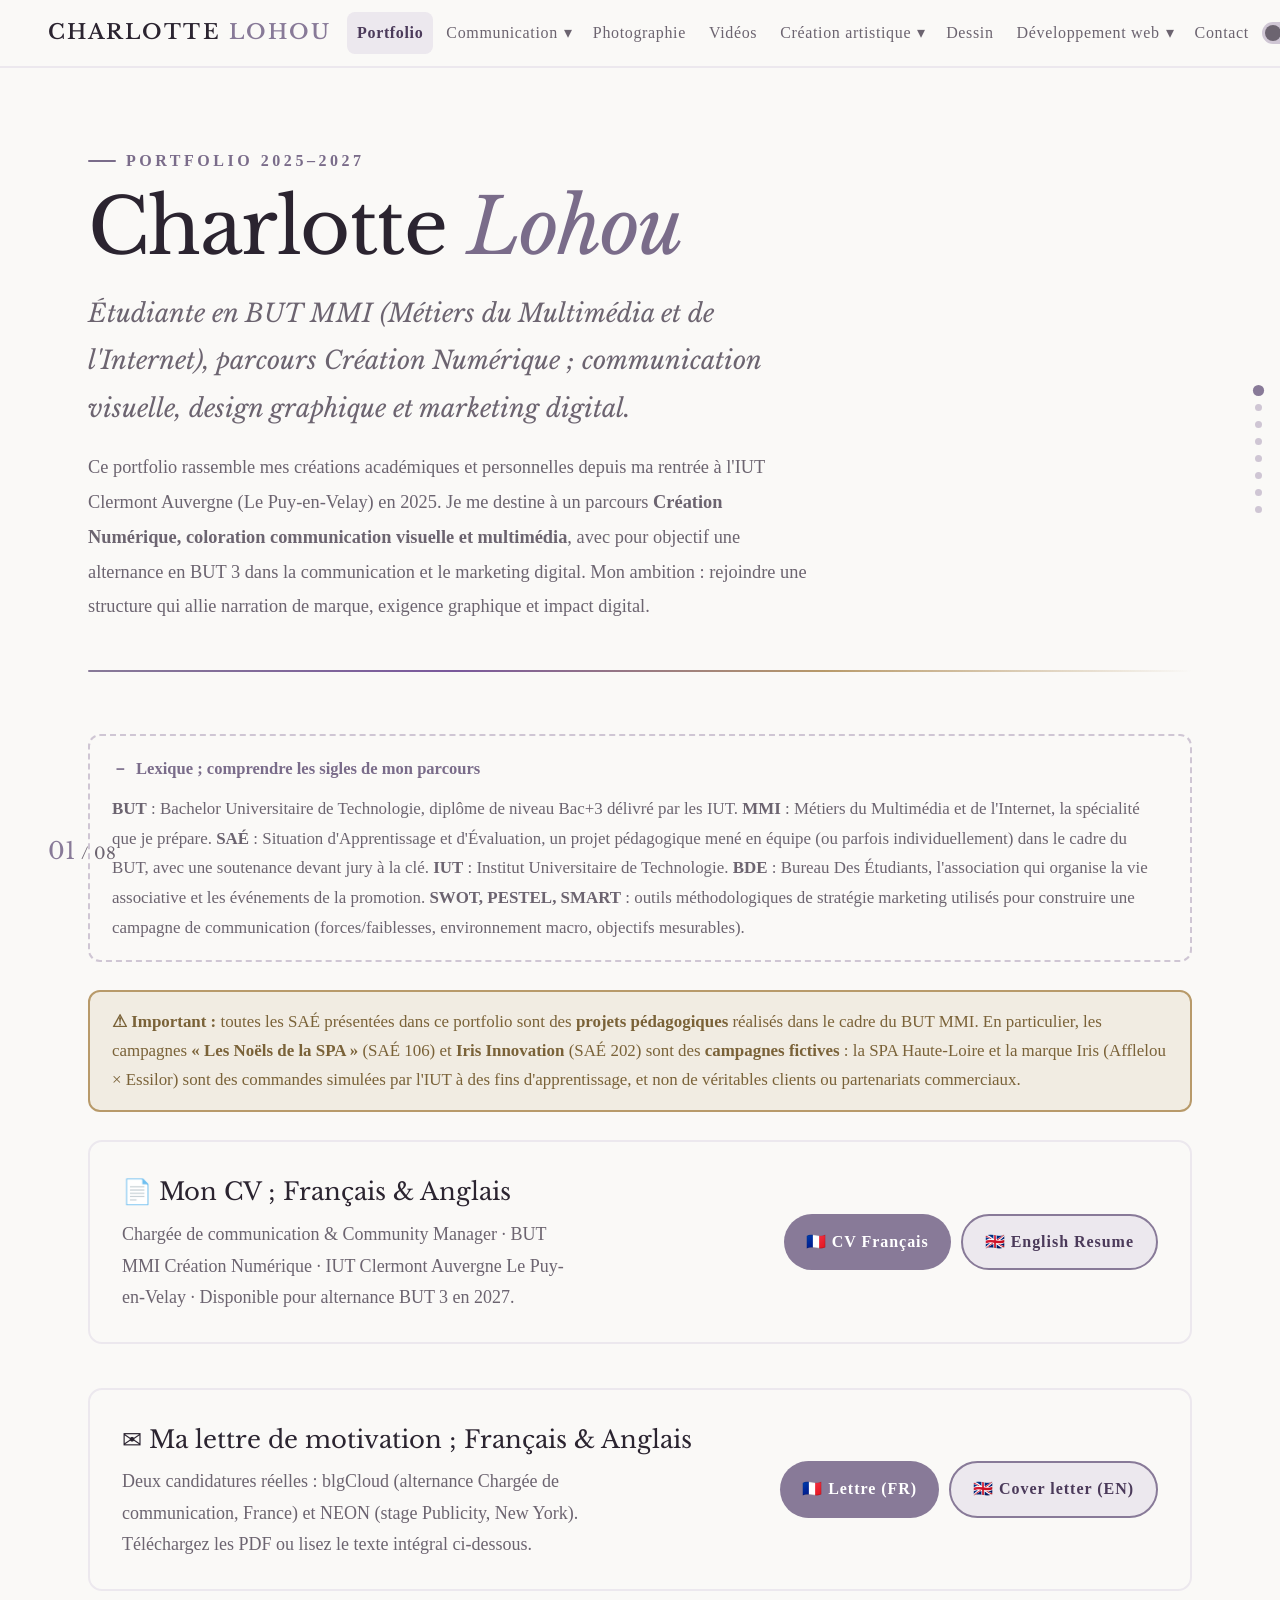
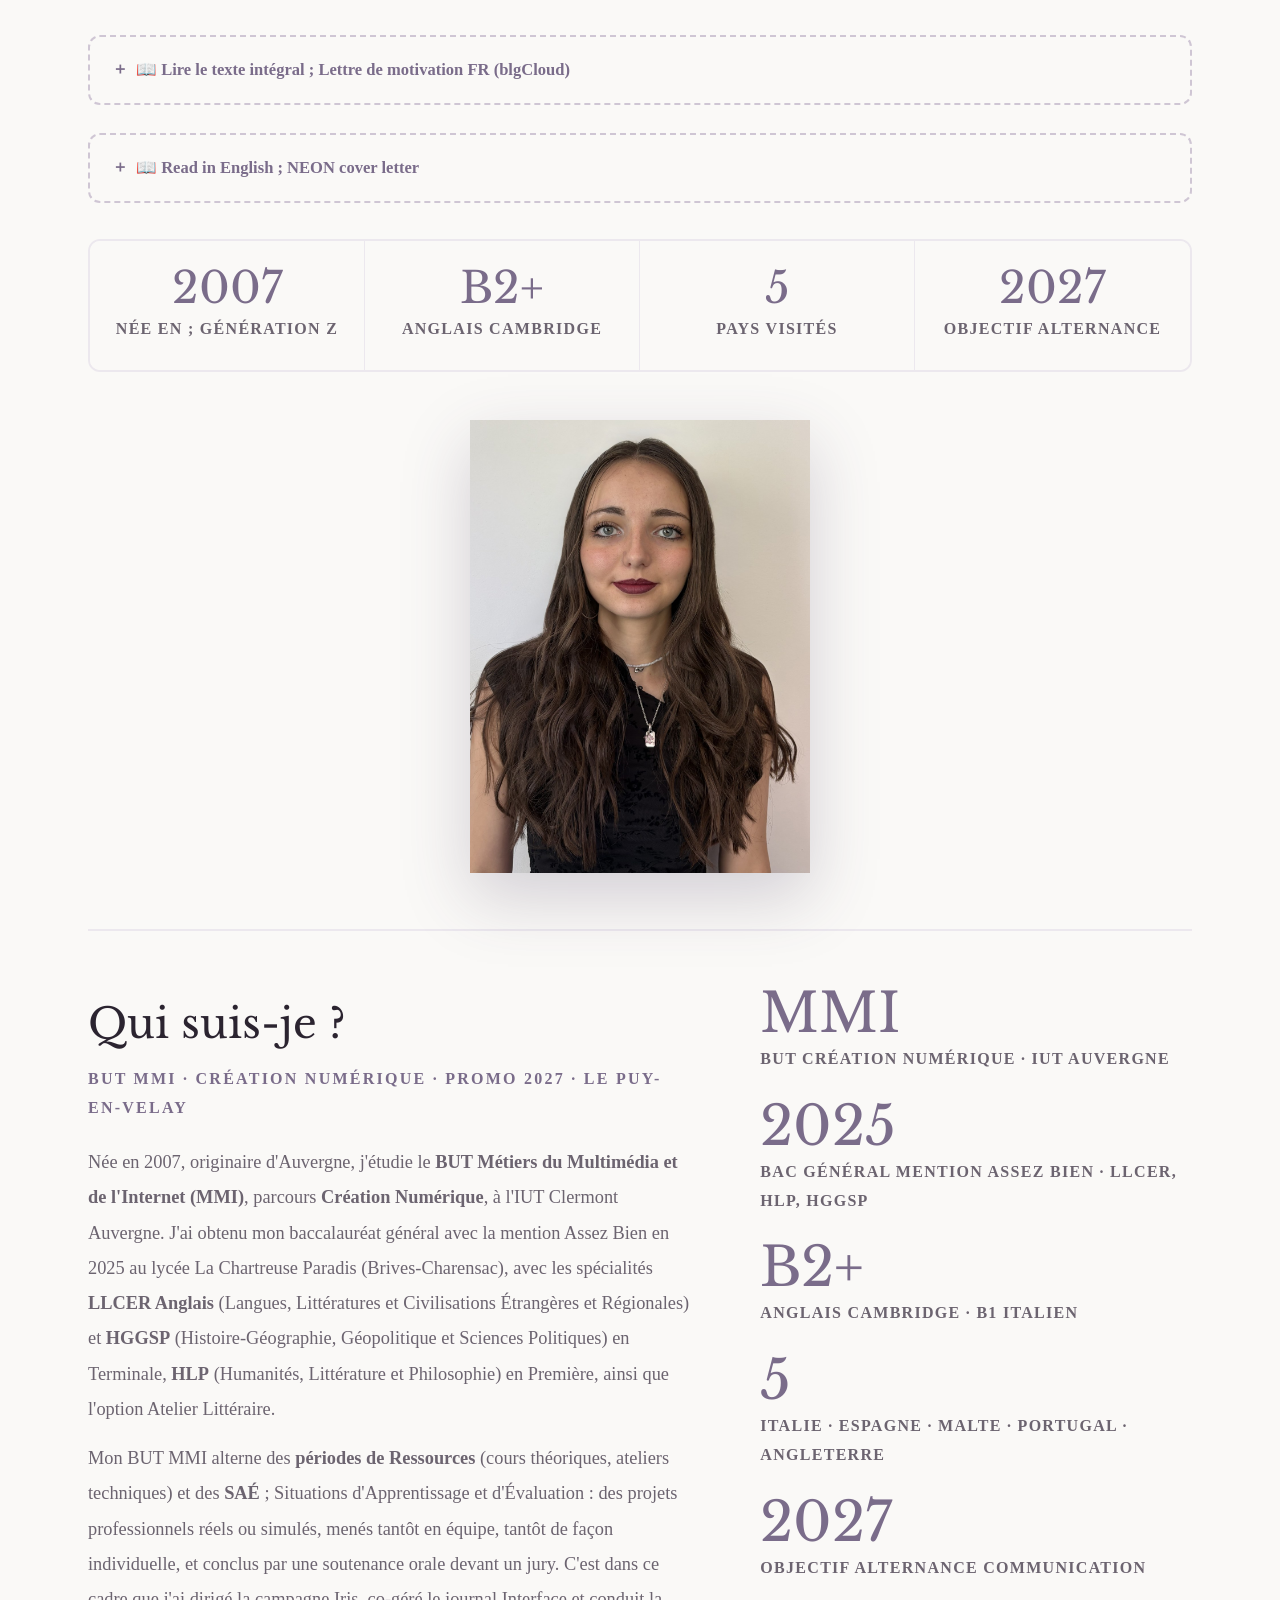
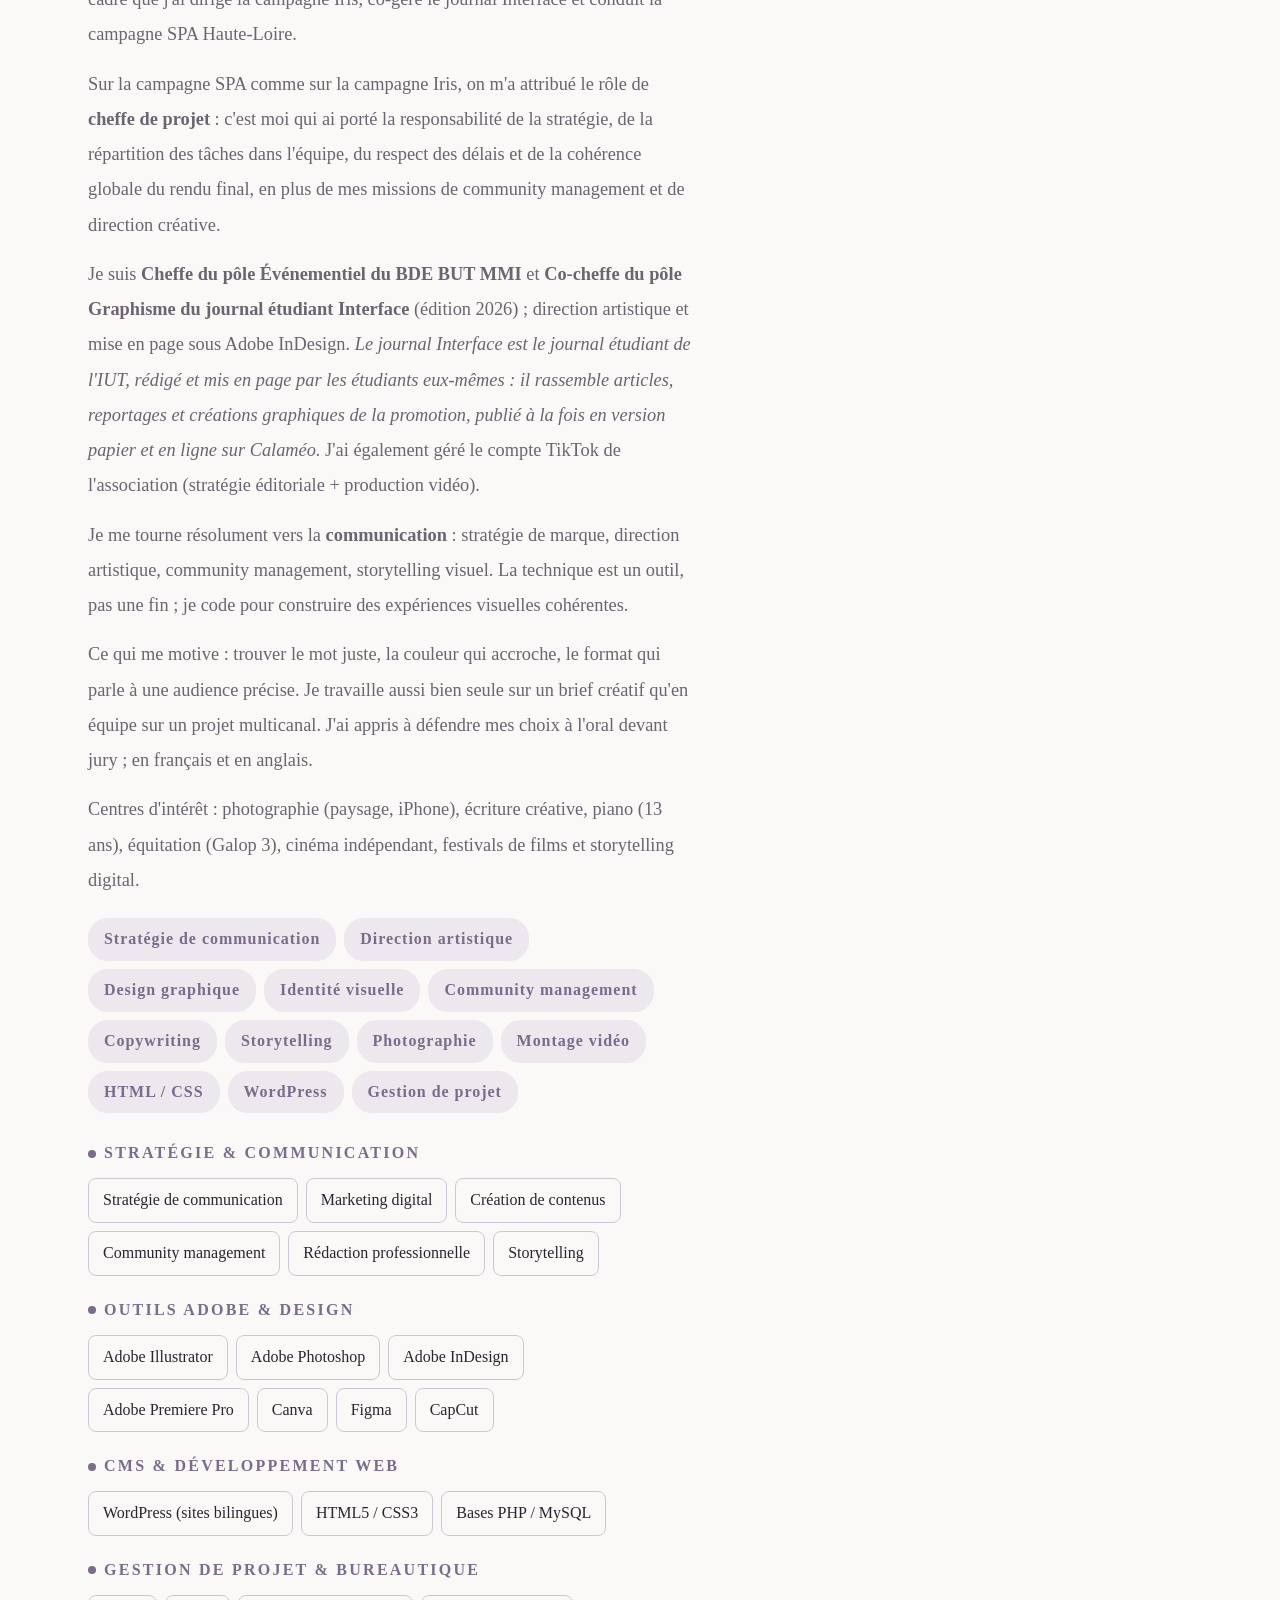
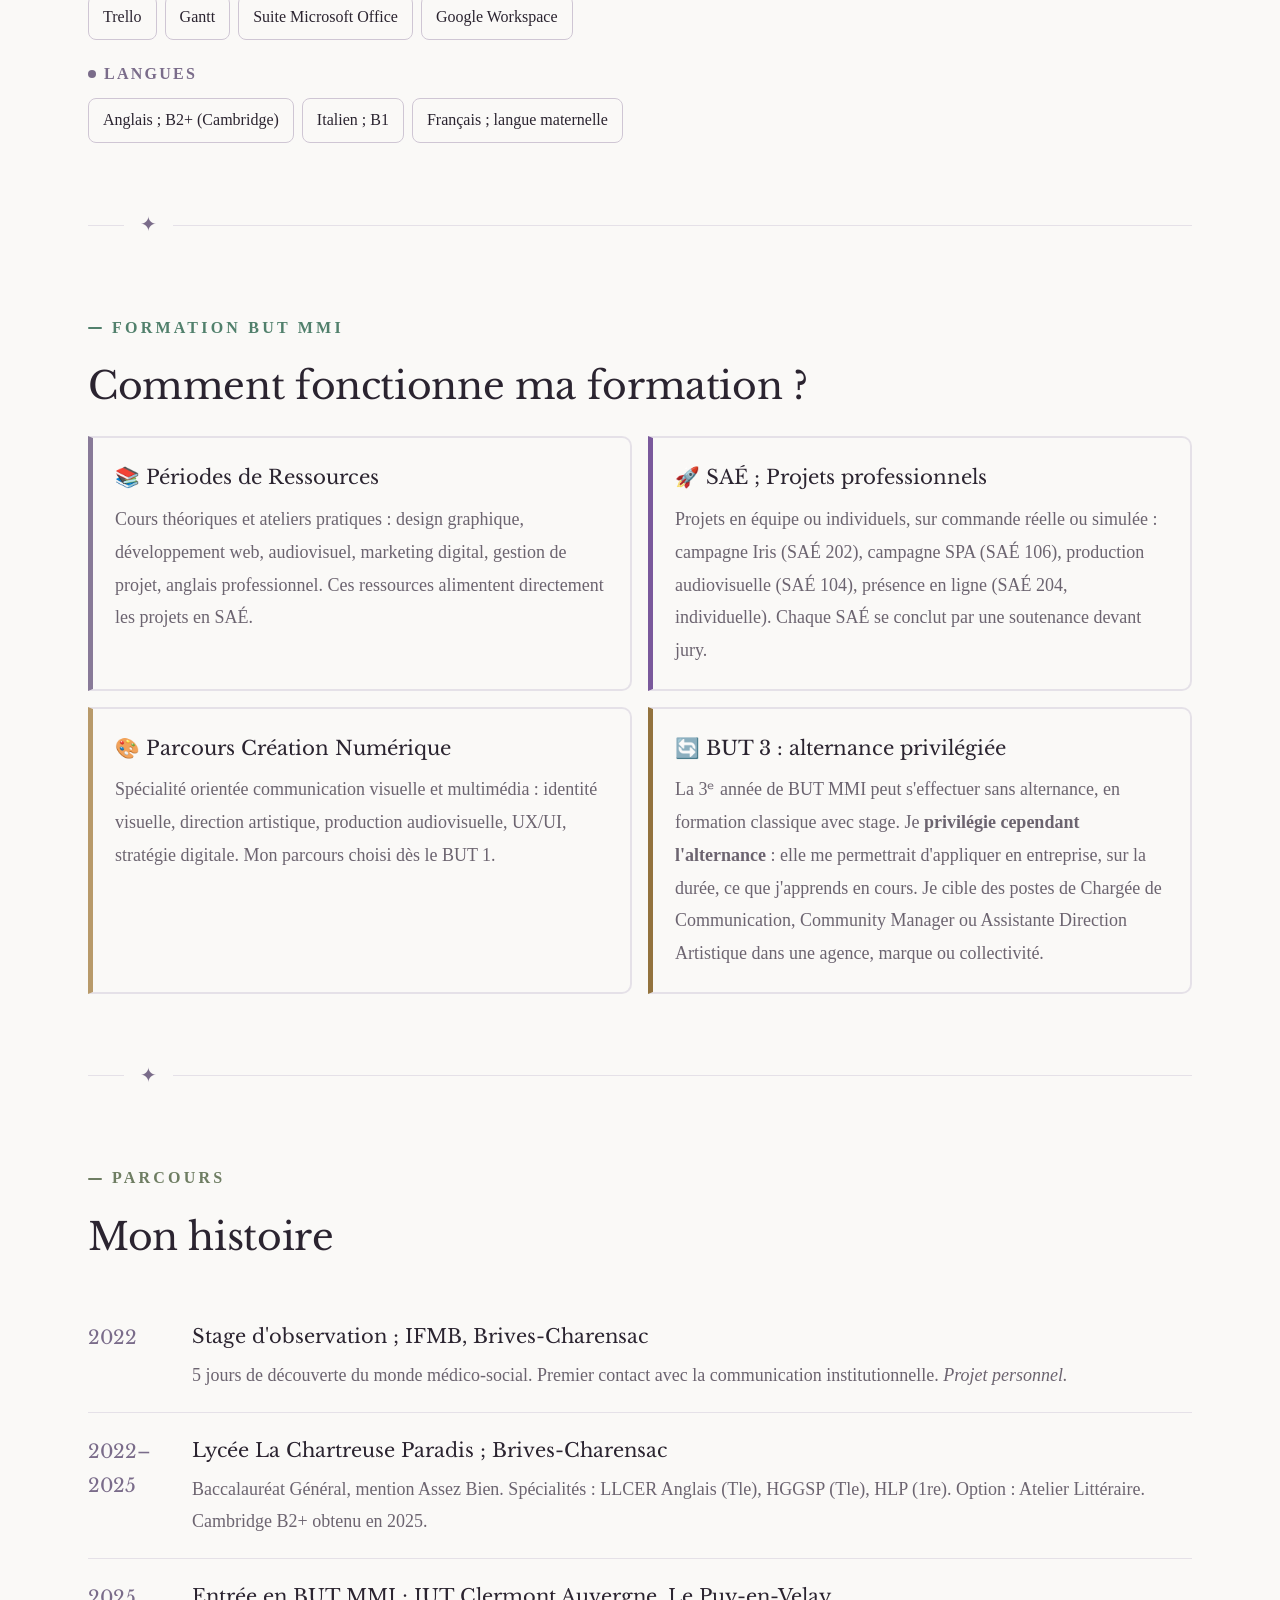
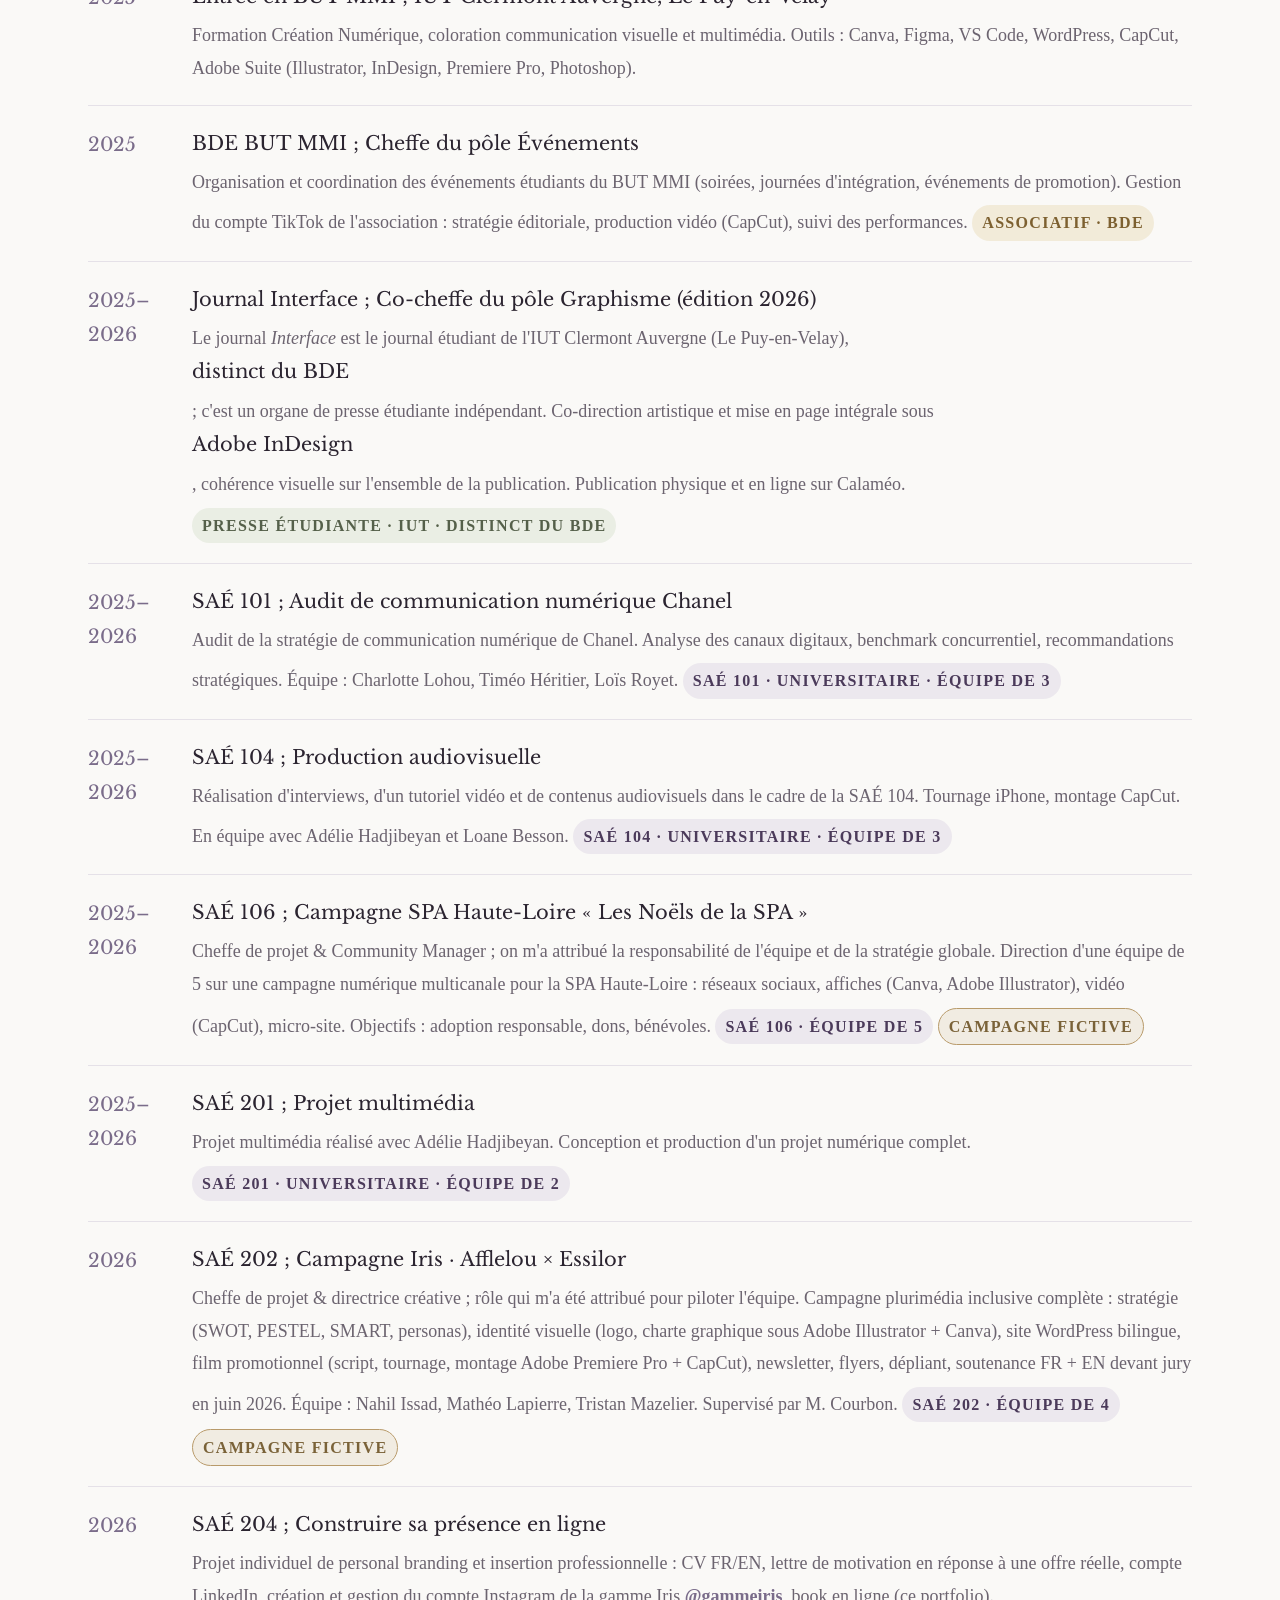
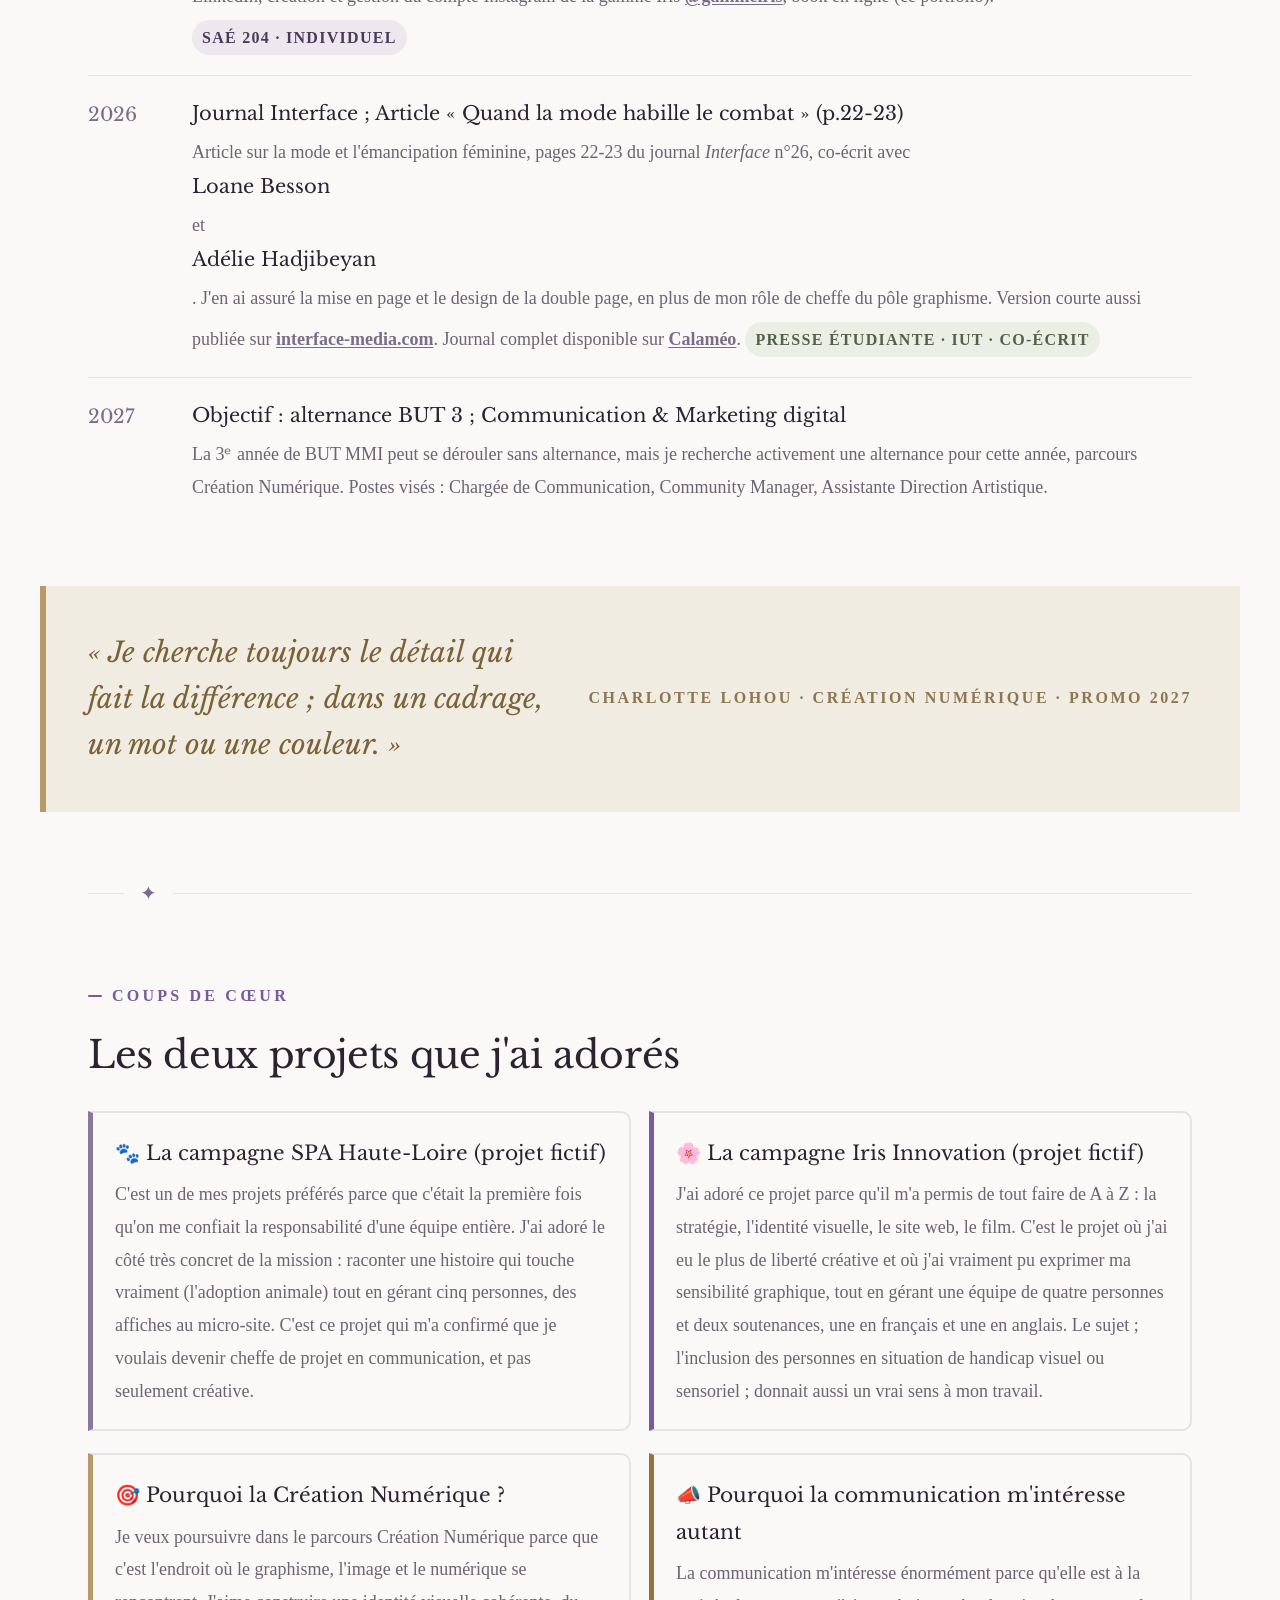
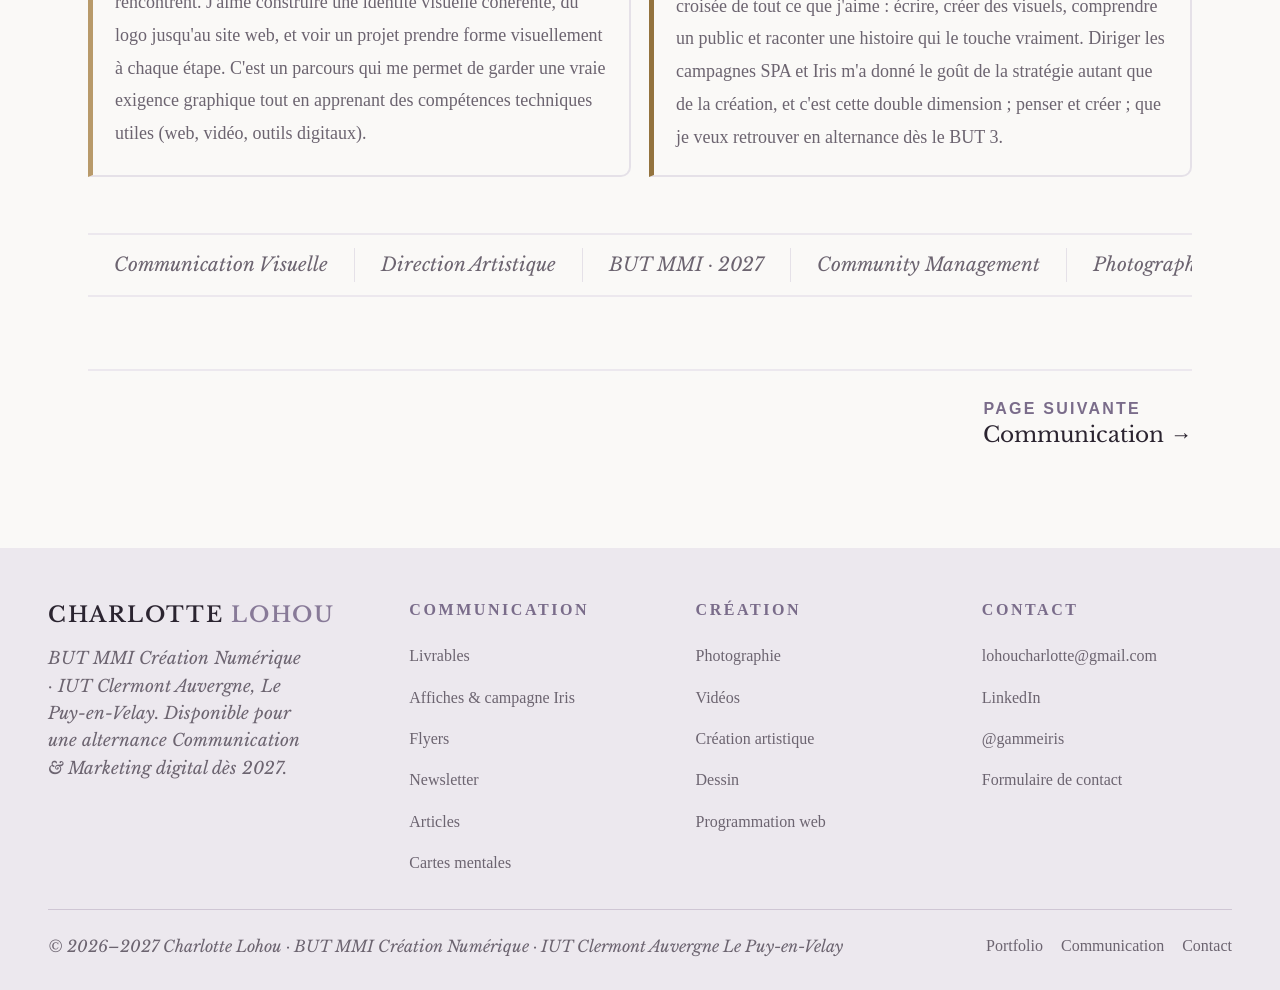
==== commit c6728a81: "Add files via upload" ====
--- a/index.html
+++ b/index.html
@@ -1,1393 +1,6877 @@
-<!DOCTYPE html>
+<!doctype html>
 <html lang="fr">
-<head>
-<meta charset="UTF-8"/>
-<meta name="viewport" content="width=device-width,initial-scale=1.0"/>
-<meta name="description" content="Portfolio de Charlotte Lohou ; BUT MMI Création Numérique, Chargée de Communication & Community Manager"/>
-<title>Charlotte Lohou ; Portfolio</title>
-<link rel="preconnect" href="https://fonts.googleapis.com"/>
-<link rel="preconnect" href="https://fonts.gstatic.com" crossorigin/>
-<link href="https://fonts.googleapis.com/css2?family=Libre+Baskerville:ital,wght@0,400;0,700;1,400&display=swap" rel="stylesheet"/>
-<link rel="stylesheet" href="style.css"/>
-</head>
-<body>
-
-<!-- FIXED UI -->
-<a href="#portfolio" class="skip-link">Aller au contenu principal</a>
-<div id="prog"></div>
-<button id="btt" onclick="backToTop()" aria-label="Retour en haut">↑</button>
-<div id="pctr" aria-hidden="true"><span class="n" id="pcn">01</span>&thinsp;/&thinsp;<span>08</span></div>
-
-<!-- SIDE DOTS -->
-<nav id="sdots" aria-hidden="true">
-  <button class="sd on" data-p="portfolio"><span class="sdl" data-fr="Portfolio" data-en="Portfolio">Portfolio</span></button>
-  <button class="sd" data-p="communication"><span class="sdl" data-fr="Communication" data-en="Communication">Communication</span></button>
-  <button class="sd" data-p="photographie"><span class="sdl" data-fr="Photographie" data-en="Photography">Photographie</span></button>
-  <button class="sd" data-p="videos"><span class="sdl" data-fr="Vidéos" data-en="Videos">Vidéos</span></button>
-  <button class="sd" data-p="creation"><span class="sdl" data-fr="Création artistique" data-en="Artistic creation">Création artistique</span></button>
-  <button class="sd" data-p="dessin"><span class="sdl" data-fr="Dessin" data-en="Drawing">Dessin</span></button>
-  <button class="sd" data-p="programmation"><span class="sdl" data-fr="Programmation" data-en="Web dev">Programmation</span></button>
-  <button class="sd" data-p="contact"><span class="sdl" data-fr="Contact" data-en="Contact">Contact</span></button>
-</nav>
-
-<!-- LIGHTBOX -->
-<div id="lb" role="dialog" aria-modal="true" aria-label="Image agrandie" onclick="lbBg(event)">
-  <button id="lb-x" onclick="closeLb()" aria-label="Fermer (Échap)">✕</button>
-  <button id="lb-p" onclick="lbNav(-1);event.stopPropagation()" aria-label="Précédent (←)">‹</button>
-  <button id="lb-n" onclick="lbNav(1);event.stopPropagation()" aria-label="Suivant (→)">›</button>
-  <div id="lb-inner" aria-live="polite"></div>
-  <div id="lb-cap" aria-live="polite"></div>
-</div>
-
-<!-- NAVIGATION -->
-<nav id="mn" role="navigation" aria-label="Navigation principale">
-  <a class="nav-logo" href="#" onclick="go('portfolio');return false" aria-label="Charlotte Lohou ; retour à l'accueil">Charlotte <span>Lohou</span></a>
-  <ul class="nav-links" role="list">
-    <li><a class="nav-a" href="#" id="nl-portfolio" onclick="go('portfolio');return false" data-fr="Portfolio" data-en="Portfolio">Portfolio</a></li>
-
-    <li>
-      <div class="nav-btn-wrap" id="wrap-comm">
-        <a class="nav-main" id="btn-comm-main" href="#" onclick="go('communication');return false" data-fr="Communication" data-en="Communication">Communication</a>
-        <button class="nav-caret" id="btn-comm" aria-haspopup="true" aria-expanded="false" aria-label="Sous-catégories Communication" onclick="toggleDD('dd-comm','wrap-comm')"><span class="arr">▾</span></button>
-      </div>
-      <div class="dd" id="dd-comm" role="menu">
-        <a href="#" role="menuitem" onclick="goAnchor('communication','sub-livrables');return false">
-          <span class="dd-icon" style="background:var(--vl)">📦</span><span data-fr="Livrables" data-en="Deliverables">Livrables</span>
-        </a>
-        <a href="#" role="menuitem" onclick="goAnchor('communication','sub-affiches');return false">
-          <span class="dd-icon" style="background:var(--lavl)">🖼</span><span data-fr="Affiches & campagne Iris" data-en="Posters & Iris campaign">Affiches &amp; campagne Iris</span>
-        </a>
-        <a href="#" role="menuitem" onclick="goAnchor('communication','sub-flyers');return false">
-          <span class="dd-icon" style="background:var(--rosel)">📄</span><span data-fr="Flyers" data-en="Flyers">Flyers</span>
-        </a>
-        <a href="#" role="menuitem" onclick="goAnchor('communication','sub-newsletter');return false">
-          <span class="dd-icon" style="background:var(--teall)">✉</span><span data-fr="Newsletter" data-en="Newsletter">Newsletter</span>
-        </a>
-        <a href="#" role="menuitem" onclick="goAnchor('communication','sub-articles');return false">
-          <span class="dd-icon" style="background:var(--ochrel)">📰</span><span data-fr="Articles" data-en="Articles">Articles</span>
-        </a>
-        <a href="#" role="menuitem" onclick="goAnchor('communication','sub-cartes');return false">
-          <span class="dd-icon" style="background:var(--sagel)">🗺</span><span data-fr="Cartes mentales" data-en="Mind maps">Cartes mentales</span>
-        </a>
-      </div>
-    </li>
-
-
-    <li><a class="nav-a" href="#" id="nl-photographie" onclick="go('photographie');return false" data-fr="Photographie" data-en="Photography">Photographie</a></li>
-    <li><a class="nav-a" href="#" id="nl-videos" onclick="go('videos');return false" data-fr="Vidéos" data-en="Videos">Vidéos</a></li>
-
-    <li>
-      <div class="nav-btn-wrap" id="wrap-crea">
-        <a class="nav-main" id="btn-crea-main" href="#" onclick="go('creation');return false" data-fr="Création artistique" data-en="Artistic creation">Création artistique</a>
-        <button class="nav-caret" id="btn-crea" aria-haspopup="true" aria-expanded="false" aria-label="Sous-catégories Création artistique" onclick="toggleDD('dd-crea','wrap-crea')"><span class="arr">▾</span></button>
-      </div>
-      <div class="dd" id="dd-crea" role="menu">
-        <a href="#" role="menuitem" onclick="go('photographie');return false">
-          <span class="dd-icon" style="background:var(--vl)">📷</span><span data-fr="Photos" data-en="Photos">Photos</span>
-        </a>
-        <a href="#" role="menuitem" onclick="go('videos');return false">
-          <span class="dd-icon" style="background:var(--mintl)">🎬</span><span data-fr="Vidéos" data-en="Videos">Vidéos</span>
-        </a>
-        <a href="#" role="menuitem" onclick="goAnchor('creation','sub-affiches2');return false">
-          <span class="dd-icon" style="background:var(--lavl)">🖼</span><span data-fr="Presse fictive & affiches" data-en="Mock press & posters">Presse fictive &amp; affiches</span>
-        </a>
-        <a href="#" role="menuitem" onclick="go('dessin');return false">
-          <span class="dd-icon" style="background:var(--rosel)">✏</span><span data-fr="Dessins" data-en="Drawings">Dessins</span>
-        </a>
-      </div>
-    </li>
-
-    <li><a class="nav-a" href="#" id="nl-dessin" onclick="go('dessin');return false" data-fr="Dessin" data-en="Drawing">Dessin</a></li>
-
-    <li>
-      <div class="nav-btn-wrap" id="wrap-dev">
-        <a class="nav-main" id="btn-dev-main" href="#" onclick="go('programmation');return false" data-fr="Développement web" data-en="Web development">Développement web</a>
-        <button class="nav-caret" id="btn-dev" aria-haspopup="true" aria-expanded="false" aria-label="Sous-catégories Développement web" onclick="toggleDD('dd-dev','wrap-dev')"><span class="arr">▾</span></button>
-      </div>
-      <div class="dd" id="dd-dev" role="menu">
-        <a href="#" role="menuitem" onclick="goAnchor('programmation','sub-sites');return false">
-          <span class="dd-icon" style="background:var(--vl)">💻</span><span data-fr="Sites web" data-en="Websites">Sites web</span>
-        </a>
-        <a href="#" role="menuitem" onclick="goAnchor('programmation','sub-demos');return false">
-          <span class="dd-icon" style="background:var(--mintl)">▶</span><span data-fr="Démos vidéo des sites" data-en="Video demos">Démos vidéo des sites</span>
-        </a>
-      </div>
-    </li>
-    
-    <li><a class="nav-a" href="#" id="nl-contact" onclick="go('contact');return false" data-fr="Contact" data-en="Contact">Contact</a></li>
-    <li>
-      <div class="nav-ctrls">
-        <button id="dktog" onclick="toggleDark()" aria-label="Activer le mode sombre" aria-pressed="false"></button>
-        <div id="ltog" role="group" aria-label="Langue">
-          <button class="lo on" id="lo-fr" onclick="setLang('fr')" aria-pressed="true">FR</button>
-          <button class="lo" id="lo-en" onclick="setLang('en')" aria-pressed="false">EN</button>
-        </div>
-      </div>
-    </li>
-  </ul>
-  <!-- BOUTON HAMBURGER — visible uniquement en mobile/tablette -->
-  <button id="ham-btn" aria-label="Ouvrir le menu" aria-expanded="false" onclick="toggleMobileMenu()">
-    <span></span><span></span><span></span>
-  </button>
-</nav>
-
-<!-- MENU MOBILE — panneau qui s'affiche sous la nav -->
-<div id="mobile-menu" role="dialog" aria-label="Navigation mobile">
-  <div class="mob-section">
-    <div class="mob-section-title" data-fr="Pages principales" data-en="Main pages">Pages principales</div>
-    <button class="mob-link" onclick="go('portfolio');closeMobileMenu()" data-fr="🏠 Portfolio" data-en="🏠 Portfolio">🏠 Portfolio</button>
-    <button class="mob-link" onclick="go('communication');closeMobileMenu()" data-fr="🎨 Communication" data-en="🎨 Communication">🎨 Communication</button>
-    <button class="mob-link" onclick="go('photographie');closeMobileMenu()" data-fr="📷 Photographie" data-en="📷 Photography">📷 Photographie</button>
-    <button class="mob-link" onclick="go('videos');closeMobileMenu()" data-fr="🎬 Vidéos" data-en="🎬 Videos">🎬 Vidéos</button>
-    <button class="mob-link" onclick="go('creation');closeMobileMenu()" data-fr="✨ Création artistique" data-en="✨ Artistic creation">✨ Création artistique</button>
-    <button class="mob-link" onclick="go('dessin');closeMobileMenu()" data-fr="✏️ Dessin" data-en="✏️ Drawing">✏️ Dessin</button>
-    <button class="mob-link" onclick="go('programmation');closeMobileMenu()" data-fr="💻 Développement web" data-en="💻 Web development">💻 Développement web</button>
-    <button class="mob-link" onclick="go('contact');closeMobileMenu()" data-fr="📬 Contact" data-en="📬 Contact">📬 Contact</button>
-  </div>
-  <div class="mob-section">
-    <div class="mob-section-title" data-fr="Sections Communication" data-en="Communication sections">Sections Communication</div>
-    <button class="mob-sub-link" onclick="goAnchor('communication','sub-livrables');closeMobileMenu()" data-fr="📦 Livrables SAÉ" data-en="📦 SAÉ deliverables">📦 Livrables SAÉ</button>
-    <button class="mob-sub-link" onclick="goAnchor('communication','sub-affiches');closeMobileMenu()" data-fr="🖼 Affiches & campagne Iris" data-en="🖼 Posters & Iris campaign">🖼 Affiches &amp; campagne Iris</button>
-    <button class="mob-sub-link" onclick="goAnchor('communication','sub-newsletter');closeMobileMenu()" data-fr="✉ Newsletter" data-en="✉ Newsletter">✉ Newsletter</button>
-    <button class="mob-sub-link" onclick="goAnchor('communication','sub-articles');closeMobileMenu()" data-fr="📰 Articles" data-en="📰 Articles">📰 Articles</button>
-    <button class="mob-sub-link" onclick="goAnchor('communication','sub-cartes');closeMobileMenu()" data-fr="🗺 Cartes mentales" data-en="🗺 Mind maps">🗺 Cartes mentales</button>
-  </div>
-  <div class="mob-ctrls">
-    <span class="mob-ctrls-label" data-fr="Thème" data-en="Theme">Thème</span>
-    <button id="dktog-mob" onclick="toggleDark()" aria-label="Activer le mode sombre" aria-pressed="false" style="width:40px;height:22px;border-radius:11px;border:none;background:var(--line2);position:relative;cursor:pointer;transition:background .3s;flex-shrink:0"></button>
-    <span class="mob-ctrls-label" style="margin-left:12px" data-fr="Langue" data-en="Language">Langue</span>
-    <div id="ltog-mob" role="group" aria-label="Langue" style="display:flex;border:2px solid var(--v);border-radius:20px;overflow:hidden;height:32px;margin-left:4px">
-      <button class="lo on" onclick="setLang('fr')" aria-pressed="true" style="padding:0 12px;font-size:.75rem;font-weight:700;letter-spacing:.06em;color:var(--v);display:flex;align-items:center;justify-content:center;cursor:pointer;transition:background .2s,color .2s;border:none;background:var(--v);color:#fff;flex:1;min-width:36px">FR</button>
-      <button class="lo" onclick="setLang('en')" aria-pressed="false" style="padding:0 12px;font-size:.75rem;font-weight:700;letter-spacing:.06em;color:var(--v);display:flex;align-items:center;justify-content:center;cursor:pointer;transition:background .2s,color .2s;border:none;background:none;flex:1;min-width:36px">EN</button>
+  <head>
+    <meta charset="UTF-8" />
+    <meta name="viewport" content="width=device-width,initial-scale=1.0" />
+    <meta
+      name="description"
+      content="Portfolio de Charlotte Lohou ; BUT MMI Création Numérique, Chargée de Communication & Community Manager"
+    />
+    <title>Charlotte Lohou ; Portfolio</title>
+    <link rel="preconnect" href="https://fonts.googleapis.com" />
+    <link rel="preconnect" href="https://fonts.gstatic.com" crossorigin />
+    <link
+      href="https://fonts.googleapis.com/css2?family=Libre+Baskerville:ital,wght@0,400;0,700;1,400&display=swap"
+      rel="stylesheet"
+    />
+    <link rel="stylesheet" href="style.css" />
+  </head>
+  <body>
+    <!-- FIXED UI -->
+    <a href="#portfolio" class="skip-link">Aller au contenu principal</a>
+    <div id="prog"></div>
+    <button id="btt" onclick="backToTop()" aria-label="Retour en haut">
+      ↑
+    </button>
+    <div id="pctr" aria-hidden="true">
+      <span class="n" id="pcn">01</span>&thinsp;/&thinsp;<span>08</span>
     </div>
-  </div>
-</div>
-<!-- ═══════════════════════════════ PORTFOLIO ═══════════════════════════════ -->
-<section id="portfolio" class="page on" tabindex="-1" aria-label="Portfolio ; page d'accueil">
-  <div class="pgh">
-    <span class="ey" data-fr="Portfolio 2025–2027" data-en="Portfolio 2025–2027">Portfolio 2025–2027</span>
-    <h1 class="ptitle">Charlotte <em>Lohou</em></h1>
-    <p class="lead" data-fr="Étudiante en BUT MMI (Métiers du Multimédia et de l'Internet), parcours Création Numérique ; communication visuelle, design graphique et marketing digital." data-en="Student in BUT MMI (Multimedia and Internet Professions), Digital Creation track ; visual communication, graphic design and digital marketing.">Étudiante en BUT MMI (Métiers du Multimédia et de l'Internet), parcours Création Numérique ; communication visuelle, design graphique et marketing digital.</p>
-    <p class="body-txt" data-fr="Ce portfolio rassemble mes créations académiques et personnelles depuis ma rentrée à l'IUT Clermont Auvergne (Le Puy-en-Velay) en 2025. Je me destine à un parcours <strong>Création Numérique, coloration communication visuelle et multimédia</strong>, avec pour objectif une alternance en BUT 3 dans la communication et le marketing digital. Mon ambition&nbsp;: rejoindre une structure qui allie narration de marque, exigence graphique et impact digital." data-en="This portfolio gathers my academic and personal work since I started at IUT Clermont Auvergne (Le Puy-en-Velay) in 2025. I am pursuing a <strong>Digital Creation track, with a focus on visual communication and multimedia</strong>, aiming for a work-study placement (BUT 3) in communication and digital marketing. My ambition: joining a structure that combines brand storytelling, graphic rigour and digital impact.">Ce portfolio rassemble mes créations académiques et personnelles depuis ma rentrée à l'IUT Clermont Auvergne (Le Puy-en-Velay) en 2025. Je me destine à un parcours <strong>Création Numérique, coloration communication visuelle et multimédia</strong>, avec pour objectif une alternance en BUT 3 dans la communication et le marketing digital. Mon ambition&nbsp;: rejoindre une structure qui allie narration de marque, exigence graphique et impact digital.</p>
-  </div>
-
-  <!-- Lexique : sigles -->
-  <details class="lex" open>
-    <summary data-fr="Lexique ; comprendre les sigles de mon parcours" data-en="Glossary ; understanding my course's acronyms">Lexique ; comprendre les sigles de mon parcours</summary>
-    <p data-fr="<strong>BUT</strong> : Bachelor Universitaire de Technologie, diplôme de niveau Bac+3 délivré par les IUT. <strong>MMI</strong> : Métiers du Multimédia et de l'Internet, la spécialité que je prépare. <strong>SAÉ</strong> : Situation d'Apprentissage et d'Évaluation, un projet pédagogique mené en équipe (ou parfois individuellement) dans le cadre du BUT, avec une soutenance devant jury à la clé. <strong>IUT</strong> : Institut Universitaire de Technologie. <strong>BDE</strong> : Bureau Des Étudiants, l'association qui organise la vie associative et les événements de la promotion. <strong>SWOT, PESTEL, SMART</strong> : outils méthodologiques de stratégie marketing utilisés pour construire une campagne de communication (forces/faiblesses, environnement macro, objectifs mesurables)." data-en="<strong>BUT</strong>: Bachelor Universitaire de Technologie, a 3-year Bachelor's degree delivered by French IUTs. <strong>MMI</strong>: Multimedia and Internet Professions, my specialty. <strong>SAÉ</strong>: a teaching project carried out as a team (or sometimes individually) as part of the BUT curriculum, assessed orally before a jury. <strong>IUT</strong>: University Institute of Technology. <strong>BDE</strong>: the Students' Office, the association running student life and events. <strong>SWOT, PESTEL, SMART</strong>: marketing strategy frameworks used to build a communication campaign (strengths/weaknesses, macro-environment, measurable objectives).">
-      <strong>BUT</strong> : Bachelor Universitaire de Technologie, diplôme de niveau Bac+3 délivré par les IUT. <strong>MMI</strong> : Métiers du Multimédia et de l'Internet, la spécialité que je prépare. <strong>SAÉ</strong> : Situation d'Apprentissage et d'Évaluation, un projet pédagogique mené en équipe (ou parfois individuellement) dans le cadre du BUT, avec une soutenance devant jury à la clé. <strong>IUT</strong> : Institut Universitaire de Technologie. <strong>BDE</strong> : Bureau Des Étudiants, l'association qui organise la vie associative et les événements de la promotion. <strong>SWOT, PESTEL, SMART</strong> : outils méthodologiques de stratégie marketing utilisés pour construire une campagne de communication (forces/faiblesses, environnement macro, objectifs mesurables).
-    </p>
-  </details>
-
-  <!-- Avertissement clair : caractère fictif/pédagogique des projets -->
-  <div class="fictif-note" role="note">
-    <p data-fr="<strong>⚠ Important :</strong> toutes les SAÉ présentées dans ce portfolio sont des <strong>projets pédagogiques</strong> réalisés dans le cadre du BUT MMI. En particulier, les campagnes <strong>« Les Noëls de la SPA »</strong> (SAÉ 106) et <strong>Iris Innovation</strong> (SAÉ 202) sont des <strong>campagnes fictives</strong> : la SPA Haute-Loire et la marque Iris (Afflelou × Essilor) sont des commandes simulées par l'IUT à des fins d'apprentissage, et non de véritables clients ou partenariats commerciaux." data-en="<strong>⚠ Important:</strong> all the SAÉ projects presented in this portfolio are <strong>teaching projects</strong> carried out as part of the BUT MMI curriculum. In particular, the <strong>“SPA Christmas”</strong> campaign (SAÉ 106) and the <strong>Iris Innovation</strong> campaign (SAÉ 202) are <strong>fictional campaigns</strong>: SPA Haute-Loire and the Iris brand (Afflelou × Essilor) are simulated briefs set by the IUT for learning purposes, not real clients or commercial partnerships.">
-      <strong>⚠ Important&nbsp;:</strong> toutes les SAÉ présentées dans ce portfolio sont des <strong>projets pédagogiques</strong> réalisés dans le cadre du BUT MMI. En particulier, les campagnes <strong>« Les Noëls de la SPA »</strong> (SAÉ 106) et <strong>Iris Innovation</strong> (SAÉ 202) sont des <strong>campagnes fictives</strong>&nbsp;: la SPA Haute-Loire et la marque Iris (Afflelou × Essilor) sont des commandes simulées par l'IUT à des fins d'apprentissage, et non de véritables clients ou partenariats commerciaux.
-    </p>
-  </div>
-
-  <!-- CV -->
-  <div class="cv-block">
-    <div>
-      <h3 data-fr="Mon CV ; Français & Anglais" data-en="My Resume ; French & English">📄 Mon CV ; Français &amp; Anglais</h3>
-      <p data-fr="Chargée de communication & Community Manager · BUT MMI Création Numérique · IUT Clermont Auvergne Le Puy-en-Velay · Disponible pour alternance BUT 3 en 2027." data-en="Publicity, Communication & Digital Media student · BUT MMI Digital Creation · IUT Clermont Auvergne Le Puy-en-Velay · Available for a work-study placement (BUT 3) in 2027.">Chargée de communication &amp; Community Manager · BUT MMI Création Numérique · IUT Clermont Auvergne Le Puy-en-Velay · Disponible pour alternance BUT 3 en 2027.</p>
+
+    <!-- SIDE DOTS -->
+    <nav id="sdots" aria-hidden="true">
+      <button class="sd on" data-p="portfolio">
+        <span class="sdl" data-fr="Portfolio" data-en="Portfolio"
+          >Portfolio</span
+        >
+      </button>
+      <button class="sd" data-p="communication">
+        <span class="sdl" data-fr="Communication" data-en="Communication"
+          >Communication</span
+        >
+      </button>
+      <button class="sd" data-p="photographie">
+        <span class="sdl" data-fr="Photographie" data-en="Photography"
+          >Photographie</span
+        >
+      </button>
+      <button class="sd" data-p="videos">
+        <span class="sdl" data-fr="Vidéos" data-en="Videos">Vidéos</span>
+      </button>
+      <button class="sd" data-p="creation">
+        <span
+          class="sdl"
+          data-fr="Création artistique"
+          data-en="Artistic creation"
+          >Création artistique</span
+        >
+      </button>
+      <button class="sd" data-p="dessin">
+        <span class="sdl" data-fr="Dessin" data-en="Drawing">Dessin</span>
+      </button>
+      <button class="sd" data-p="programmation">
+        <span class="sdl" data-fr="Programmation" data-en="Web dev"
+          >Programmation</span
+        >
+      </button>
+      <button class="sd" data-p="contact">
+        <span class="sdl" data-fr="Contact" data-en="Contact">Contact</span>
+      </button>
+    </nav>
+
+    <!-- LIGHTBOX -->
+    <div
+      id="lb"
+      role="dialog"
+      aria-modal="true"
+      aria-label="Image agrandie"
+      onclick="lbBg(event)"
+    >
+      <button id="lb-x" onclick="closeLb()" aria-label="Fermer (Échap)">
+        ✕
+      </button>
+      <button
+        id="lb-p"
+        onclick="
+          lbNav(-1);
+          event.stopPropagation();
+        "
+        aria-label="Précédent (←)"
+      >
+        ‹
+      </button>
+      <button
+        id="lb-n"
+        onclick="
+          lbNav(1);
+          event.stopPropagation();
+        "
+        aria-label="Suivant (→)"
+      >
+        ›
+      </button>
+      <div id="lb-inner" aria-live="polite"></div>
+      <div id="lb-cap" aria-live="polite"></div>
     </div>
-    <div class="cv-btns">
-      <a class="cv-dl fr" href="Livrables/cv-fr.pdf" target="_blank" aria-label="Télécharger le CV en français">🇫🇷 CV Français</a>
-      <a class="cv-dl en" href="Livrables/cv-en.pdf" target="_blank" aria-label="Télécharger le CV en anglais">🇬🇧 English Resume</a>
+
+    <!-- NAVIGATION -->
+    <nav id="mn" role="navigation" aria-label="Navigation principale">
+      <a
+        class="nav-logo"
+        href="#"
+        onclick="
+          go('portfolio');
+          return false;
+        "
+        aria-label="Charlotte Lohou ; retour à l'accueil"
+        >Charlotte <span>Lohou</span></a
+      >
+      <ul class="nav-links" role="list">
+        <li>
+          <a
+            class="nav-a"
+            href="#"
+            id="nl-portfolio"
+            onclick="
+              go('portfolio');
+              return false;
+            "
+            data-fr="Portfolio"
+            data-en="Portfolio"
+            >Portfolio</a
+          >
+        </li>
+
+        <li>
+          <div class="nav-btn-wrap" id="wrap-comm">
+            <a
+              class="nav-main"
+              id="btn-comm-main"
+              href="#"
+              onclick="
+                go('communication');
+                return false;
+              "
+              data-fr="Communication"
+              data-en="Communication"
+              >Communication</a
+            >
+            <button
+              class="nav-caret"
+              id="btn-comm"
+              aria-haspopup="true"
+              aria-expanded="false"
+              aria-label="Sous-catégories Communication"
+              onclick="toggleDD('dd-comm', 'wrap-comm')"
+            >
+              <span class="arr">▾</span>
+            </button>
+          </div>
+          <div class="dd" id="dd-comm" role="menu">
+            <a
+              href="#"
+              role="menuitem"
+              onclick="
+                goAnchor('communication', 'sub-livrables');
+                return false;
+              "
+            >
+              <span class="dd-icon" style="background: var(--vl)">📦</span
+              ><span data-fr="Livrables" data-en="Deliverables">Livrables</span>
+            </a>
+            <a
+              href="#"
+              role="menuitem"
+              onclick="
+                goAnchor('communication', 'sub-affiches');
+                return false;
+              "
+            >
+              <span class="dd-icon" style="background: var(--lavl)">🖼</span
+              ><span
+                data-fr="Affiches & campagne Iris"
+                data-en="Posters & Iris campaign"
+                >Affiches &amp; campagne Iris</span
+              >
+            </a>
+            <a
+              href="#"
+              role="menuitem"
+              onclick="
+                goAnchor('communication', 'sub-flyers');
+                return false;
+              "
+            >
+              <span class="dd-icon" style="background: var(--rosel)">📄</span
+              ><span data-fr="Flyers" data-en="Flyers">Flyers</span>
+            </a>
+            <a
+              href="#"
+              role="menuitem"
+              onclick="
+                goAnchor('communication', 'sub-newsletter');
+                return false;
+              "
+            >
+              <span class="dd-icon" style="background: var(--teall)">✉</span
+              ><span data-fr="Newsletter" data-en="Newsletter">Newsletter</span>
+            </a>
+            <a
+              href="#"
+              role="menuitem"
+              onclick="
+                goAnchor('communication', 'sub-articles');
+                return false;
+              "
+            >
+              <span class="dd-icon" style="background: var(--ochrel)">📰</span
+              ><span data-fr="Articles" data-en="Articles">Articles</span>
+            </a>
+            <a
+              href="#"
+              role="menuitem"
+              onclick="
+                goAnchor('communication', 'sub-cartes');
+                return false;
+              "
+            >
+              <span class="dd-icon" style="background: var(--sagel)">🗺</span
+              ><span data-fr="Cartes mentales" data-en="Mind maps"
+                >Cartes mentales</span
+              >
+            </a>
+          </div>
+        </li>
+
+        <li>
+          <a
+            class="nav-a"
+            href="#"
+            id="nl-photographie"
+            onclick="
+              go('photographie');
+              return false;
+            "
+            data-fr="Photographie"
+            data-en="Photography"
+            >Photographie</a
+          >
+        </li>
+        <li>
+          <a
+            class="nav-a"
+            href="#"
+            id="nl-videos"
+            onclick="
+              go('videos');
+              return false;
+            "
+            data-fr="Vidéos"
+            data-en="Videos"
+            >Vidéos</a
+          >
+        </li>
+
+        <li>
+          <div class="nav-btn-wrap" id="wrap-crea">
+            <a
+              class="nav-main"
+              id="btn-crea-main"
+              href="#"
+              onclick="
+                go('creation');
+                return false;
+              "
+              data-fr="Création artistique"
+              data-en="Artistic creation"
+              >Création artistique</a
+            >
+            <button
+              class="nav-caret"
+              id="btn-crea"
+              aria-haspopup="true"
+              aria-expanded="false"
+              aria-label="Sous-catégories Création artistique"
+              onclick="toggleDD('dd-crea', 'wrap-crea')"
+            >
+              <span class="arr">▾</span>
+            </button>
+          </div>
+          <div class="dd" id="dd-crea" role="menu">
+            <a
+              href="#"
+              role="menuitem"
+              onclick="
+                go('photographie');
+                return false;
+              "
+            >
+              <span class="dd-icon" style="background: var(--vl)">📷</span
+              ><span data-fr="Photos" data-en="Photos">Photos</span>
+            </a>
+            <a
+              href="#"
+              role="menuitem"
+              onclick="
+                go('videos');
+                return false;
+              "
+            >
+              <span class="dd-icon" style="background: var(--mintl)">🎬</span
+              ><span data-fr="Vidéos" data-en="Videos">Vidéos</span>
+            </a>
+            <a
+              href="#"
+              role="menuitem"
+              onclick="
+                goAnchor('creation', 'sub-affiches2');
+                return false;
+              "
+            >
+              <span class="dd-icon" style="background: var(--lavl)">🖼</span
+              ><span
+                data-fr="Presse fictive & affiches"
+                data-en="Mock press & posters"
+                >Presse fictive &amp; affiches</span
+              >
+            </a>
+            <a
+              href="#"
+              role="menuitem"
+              onclick="
+                go('dessin');
+                return false;
+              "
+            >
+              <span class="dd-icon" style="background: var(--rosel)">✏</span
+              ><span data-fr="Dessins" data-en="Drawings">Dessins</span>
+            </a>
+          </div>
+        </li>
+
+        <li>
+          <a
+            class="nav-a"
+            href="#"
+            id="nl-dessin"
+            onclick="
+              go('dessin');
+              return false;
+            "
+            data-fr="Dessin"
+            data-en="Drawing"
+            >Dessin</a
+          >
+        </li>
+
+        <li>
+          <div class="nav-btn-wrap" id="wrap-dev">
+            <a
+              class="nav-main"
+              id="btn-dev-main"
+              href="#"
+              onclick="
+                go('programmation');
+                return false;
+              "
+              data-fr="Développement web"
+              data-en="Web development"
+              >Développement web</a
+            >
+            <button
+              class="nav-caret"
+              id="btn-dev"
+              aria-haspopup="true"
+              aria-expanded="false"
+              aria-label="Sous-catégories Développement web"
+              onclick="toggleDD('dd-dev', 'wrap-dev')"
+            >
+              <span class="arr">▾</span>
+            </button>
+          </div>
+          <div class="dd" id="dd-dev" role="menu">
+            <a
+              href="#"
+              role="menuitem"
+              onclick="
+                goAnchor('programmation', 'sub-sites');
+                return false;
+              "
+            >
+              <span class="dd-icon" style="background: var(--vl)">💻</span
+              ><span data-fr="Sites web" data-en="Websites">Sites web</span>
+            </a>
+            <a
+              href="#"
+              role="menuitem"
+              onclick="
+                goAnchor('programmation', 'sub-demos');
+                return false;
+              "
+            >
+              <span class="dd-icon" style="background: var(--mintl)">▶</span
+              ><span data-fr="Démos vidéo des sites" data-en="Video demos"
+                >Démos vidéo des sites</span
+              >
+            </a>
+          </div>
+        </li>
+
+        <li>
+          <a
+            class="nav-a"
+            href="#"
+            id="nl-contact"
+            onclick="
+              go('contact');
+              return false;
+            "
+            data-fr="Contact"
+            data-en="Contact"
+            >Contact</a
+          >
+        </li>
+        <li>
+          <div class="nav-ctrls">
+            <button
+              id="dktog"
+              onclick="toggleDark()"
+              aria-label="Activer le mode sombre"
+              aria-pressed="false"
+            ></button>
+            <div id="ltog" role="group" aria-label="Langue">
+              <button
+                class="lo on"
+                id="lo-fr"
+                onclick="setLang('fr')"
+                aria-pressed="true"
+              >
+                FR
+              </button>
+              <button
+                class="lo"
+                id="lo-en"
+                onclick="setLang('en')"
+                aria-pressed="false"
+              >
+                EN
+              </button>
+            </div>
+          </div>
+        </li>
+      </ul>
+      <!-- BOUTON HAMBURGER — visible uniquement en mobile/tablette -->
+      <button
+        id="ham-btn"
+        aria-label="Ouvrir le menu"
+        aria-expanded="false"
+        onclick="toggleMobileMenu()"
+      >
+        <span></span><span></span><span></span>
+      </button>
+    </nav>
+
+    <!-- MENU MOBILE — panneau qui s'affiche sous la nav -->
+    <div id="mobile-menu" role="dialog" aria-label="Navigation mobile">
+      <div class="mob-section">
+        <div
+          class="mob-section-title"
+          data-fr="Pages principales"
+          data-en="Main pages"
+        >
+          Pages principales
+        </div>
+        <button
+          class="mob-link"
+          onclick="
+            go('portfolio');
+            closeMobileMenu();
+          "
+          data-fr="🏠 Portfolio"
+          data-en="🏠 Portfolio"
+        >
+          🏠 Portfolio
+        </button>
+        <button
+          class="mob-link"
+          onclick="
+            go('communication');
+            closeMobileMenu();
+          "
+          data-fr="🎨 Communication"
+          data-en="🎨 Communication"
+        >
+          🎨 Communication
+        </button>
+        <button
+          class="mob-link"
+          onclick="
+            go('photographie');
+            closeMobileMenu();
+          "
+          data-fr="📷 Photographie"
+          data-en="📷 Photography"
+        >
+          📷 Photographie
+        </button>
+
+        <button
+          class="mob-link"
+          onclick="
+            go('videos');
+            closeMobileMenu();
+          "
+          data-fr="🎬 Vidéos"
+          data-en="🎬 Videos"
+        >
+          🎬 Vidéos
+        </button>
+        <button
+          class="mob-link"
+          onclick="
+            go('creation');
+            closeMobileMenu();
+          "
+          data-fr="✨ Création artistique"
+          data-en="✨ Artistic creation"
+        >
+          ✨ Création artistique
+        </button>
+        <button
+          class="mob-link"
+          onclick="
+            go('dessin');
+            closeMobileMenu();
+          "
+          data-fr="✏️ Dessin"
+          data-en="✏️ Drawing"
+        >
+          ✏️ Dessin
+        </button>
+
+        <button
+          class="mob-link"
+          onclick="
+            go('programmation');
+            closeMobileMenu();
+          "
+          data-fr="💻 Développement web"
+          data-en="💻 Web development"
+        >
+          💻 Développement web
+        </button>
+
+        <button
+          class="mob-link"
+          onclick="
+            go('contact');
+            closeMobileMenu();
+          "
+          data-fr="📬 Contact"
+          data-en="📬 Contact"
+        >
+          📬 Contact
+        </button>
+      </div>
+      <div class="mob-section">
+        <div
+          class="mob-section-title"
+          data-fr="Sections Communication"
+          data-en="Communication sections"
+        >
+          Sections Communication
+        </div>
+        <button
+          class="mob-sub-link"
+          onclick="
+            goAnchor('communication', 'sub-livrables');
+            closeMobileMenu();
+          "
+          data-fr="📦 Livrables SAÉ"
+          data-en="📦 SAÉ deliverables"
+        >
+          📦 Livrables SAÉ
+        </button>
+        <button
+          class="mob-sub-link"
+          onclick="
+            goAnchor('communication', 'sub-affiches');
+            closeMobileMenu();
+          "
+          data-fr="🖼 Affiches & campagne Iris"
+          data-en="🖼 Posters & Iris campaign"
+        >
+          🖼 Affiches &amp; campagne Iris
+        </button>
+        <button
+          class="mob-sub-link"
+          onclick="
+            goAnchor('communication', 'sub-newsletter');
+            closeMobileMenu();
+          "
+          data-fr="✉ Newsletter"
+          data-en="✉ Newsletter"
+        >
+          ✉ Newsletter
+        </button>
+        <button
+          class="mob-sub-link"
+          onclick="
+            goAnchor('communication', 'sub-articles');
+            closeMobileMenu();
+          "
+          data-fr="📰 Articles"
+          data-en="📰 Articles"
+        >
+          📰 Articles
+        </button>
+        <button
+          class="mob-sub-link"
+          onclick="
+            goAnchor('communication', 'sub-cartes');
+            closeMobileMenu();
+          "
+          data-fr="🗺 Cartes mentales"
+          data-en="🗺 Mind maps"
+        >
+          🗺 Cartes mentales
+        </button>
+      </div>
+      <div class="mob-ctrls">
+        <span class="mob-ctrls-label" data-fr="Thème" data-en="Theme"
+          >Thème</span
+        >
+        <button
+          id="dktog-mob"
+          onclick="toggleDark()"
+          aria-label="Activer le mode sombre"
+          aria-pressed="false"
+          style="
+            width: 40px;
+            height: 22px;
+            border-radius: 11px;
+            border: none;
+            background: var(--line2);
+            position: relative;
+            cursor: pointer;
+            transition: background 0.3s;
+            flex-shrink: 0;
+          "
+        ></button>
+        <span
+          class="mob-ctrls-label"
+          style="margin-left: 12px"
+          data-fr="Langue"
+          data-en="Language"
+          >Langue</span
+        >
+        <div
+          id="ltog-mob"
+          role="group"
+          aria-label="Langue"
+          style="
+            display: flex;
+            border: 2px solid var(--v);
+            border-radius: 20px;
+            overflow: hidden;
+            height: 32px;
+            margin-left: 4px;
+          "
+        >
+          <button
+            class="lo on"
+            onclick="setLang('fr')"
+            aria-pressed="true"
+            style="
+              padding: 0 12px;
+              font-size: 0.75rem;
+              font-weight: 700;
+              letter-spacing: 0.06em;
+              color: var(--v);
+              display: flex;
+              align-items: center;
+              justify-content: center;
+              cursor: pointer;
+              transition:
+                background 0.2s,
+                color 0.2s;
+              border: none;
+              background: var(--v);
+              color: #fff;
+              flex: 1;
+              min-width: 36px;
+            "
+          >
+            FR
+          </button>
+          <button
+            class="lo"
+            onclick="setLang('en')"
+            aria-pressed="false"
+            style="
+              padding: 0 12px;
+              font-size: 0.75rem;
+              font-weight: 700;
+              letter-spacing: 0.06em;
+              color: var(--v);
+              display: flex;
+              align-items: center;
+              justify-content: center;
+              cursor: pointer;
+              transition:
+                background 0.2s,
+                color 0.2s;
+              border: none;
+              background: none;
+              flex: 1;
+              min-width: 36px;
+            "
+          >
+            EN
+          </button>
+        </div>
+      </div>
     </div>
-  </div>
-
-  <!-- LETTRE DE MOTIVATION -->
-  <div class="cv-block">
-    <div>
-      <h3 data-fr="✉ Ma lettre de motivation ; Français & Anglais" data-en="✉ My cover letter ; French & English">✉ Ma lettre de motivation ; Français &amp; Anglais</h3>
-      <p data-fr="Deux candidatures réelles : blgCloud (alternance Chargée de communication, France) et NEON (stage Publicity, New York). Téléchargez les PDF ou lisez le texte intégral ci-dessous." data-en="Two real applications: blgCloud (Communication Officer work-study, France) and NEON (Publicity internship, New York). Download the PDFs or read the full text below.">Deux candidatures réelles&nbsp;: blgCloud (alternance Chargée de communication, France) et NEON (stage Publicity, New York). Téléchargez les PDF ou lisez le texte intégral ci-dessous.</p>
-    </div>
-    <div class="cv-btns">
-      <a class="cv-dl fr" href="Livrables/lettre-motivation-fr.pdf" target="_blank" aria-label="Télécharger la lettre de motivation en français (blgCloud)">🇫🇷 Lettre (FR)</a>
-      <a class="cv-dl en" href="Livrables/lettre-motivation-en.pdf" target="_blank" aria-label="Télécharger la lettre de motivation en anglais (NEON)">🇬🇧 Cover letter (EN)</a>
-    </div>
-  </div>
-
-  <!-- Texte intégral des lettres, affiché et repliable -->
-  <details class="lex" id="lettre-fr-detail">
-    <summary data-fr="📖 Lire le texte intégral ; Lettre de motivation FR (blgCloud)" data-en="📖 Read the full text ; FR cover letter (blgCloud)">📖 Lire le texte intégral ; Lettre de motivation FR (blgCloud)</summary>
-    <div class="letter-text">
-      <p class="letter-meta">Le Puy-en-Velay, le 12 juin 2026<br>Objet&nbsp;: Candidature ; Chargée de communication en alternance, BUT 3ème année<br>Destinataire&nbsp;: blgCloud, Service Recrutement, 60200 Compiègne</p>
-      <p>Madame, Monsieur,</p>
-      <p>Éditrice depuis 2009 d'une suite SaaS en plein développement à l'international, blgCloud incarne exactement l'environnement où je souhaite construire mon alternance&nbsp;: produit technologique à fort impact, management fondé sur l'autonomie, et missions de communication concrètes (notoriété, stratégie multicanale, témoignages clients).</p>
-      <p>Cette année de BUT m'a permis de pratiquer en conditions réelles les compétences que vous recherchez. Cheffe de projet sur deux campagnes complètes (projets pédagogiques du BUT MMI)&nbsp;: la marque fictive Iris (stratégie SWOT/PESTEL/SMART, identité visuelle, site WordPress bilingue, film promotionnel) et « Les Noëls de la SPA » (multicanale, storytelling, community management), j'ai maîtrisé la suite Adobe, Canva, Figma, CapCut et WordPress. Co-cheffe du pôle graphisme du journal Interface, j'ai également développé la coordination multi-pôles et la direction artistique.</p>
-      <p>Mon anglais B2+ (Cambridge, 2023) et mon expérience de cheffe du pôle événementiel du BDE (management bénévole, organisation, initiative) complètent ce profil.</p>
-      <p>Je serais ravie d'en discuter lors d'un entretien. CV et portfolio ci-joints.</p>
-      <p>Veuillez agréer, Madame, Monsieur, l'expression de mes sincères salutations.</p>
-      <p class="letter-sign">Charlotte Lohou</p>
-    </div>
-  </details>
-
-  <details class="lex" id="lettre-en-detail">
-    <summary data-fr="📖 Read in English ; NEON cover letter" data-en="📖 Read in English ; NEON cover letter">📖 Read in English ; NEON cover letter</summary>
-    <div class="letter-text">
-      <p class="letter-meta">Le Puy-en-Velay, June 12, 2026<br>Subject: Application for the Fall 2026 Publicity Internship<br>Recipient: NEON Recruitment Team, New York, NY 10018, United States</p>
-      <p>Dear Hiring Team,</p>
-      <p>NEON's commitment to independent cinema, bold storytelling and innovative publicity campaigns represents exactly the type of creative environment in which I would like to develop my professional experience. As a Multimedia and Internet Professions (MMI) student specialising in Digital Creation, I am eager to contribute my creativity, communication skills and passion for film.</p>
-      <p>Throughout my studies, I have developed practical experience in communication, content creation and project management. As Project Manager and Community Manager for the fictional "SPA Christmas Campaign" (a BUT MMI teaching project), I led a team of five students in creating a multi-channel communication campaign involving social media, graphic design, video production and website creation. This experience strengthened my organisational skills, teamwork and ability to create engaging content for different audiences.</p>
-      <p>I also serve as Head of the Events Department within my student association and Co-Head of the Graphic Design Department for the student newspaper Interface, where I develop communication, coordination and visual design skills. In addition, I am proficient in Adobe Premiere Pro, Photoshop, Illustrator, InDesign, Canva and WordPress.</p>
-      <p>Passionate about film, media and storytelling, I would be delighted to learn from NEON's publicity team while contributing enthusiastically to your projects.</p>
-      <p>I would be pleased to discuss my application further during an interview. Please find my CV and portfolio attached.</p>
-      <p>Yours faithfully,</p>
-      <p class="letter-sign">Charlotte Lohou</p>
-    </div>
-  </details>
-
-  <div class="stat-row">
-    <div class="stat-box"><div class="n">2007</div><div class="l" data-fr="Née en ; Génération Z" data-en="Born in ; Gen Z">Née en ; Génération Z</div></div>
-    <div class="stat-box"><div class="n">B2+</div><div class="l" data-fr="Anglais Cambridge" data-en="Cambridge English">Anglais Cambridge</div></div>
-    <div class="stat-box"><div class="n">5</div><div class="l" data-fr="Pays visités" data-en="Countries visited">Pays visités</div></div>
-    <div class="stat-box"><div class="n">2027</div><div class="l" data-fr="Objectif alternance" data-en="Work-study goal">Objectif alternance</div></div>
-  </div>
-
-  <!-- 1 SEULE PHOTO de présentation -->
-  <div class="portrait-wrap">
-    <div class="cell cover">
-      <img src="Images/port-01.jpg" alt="Charlotte Lohou ; photo de présentation"/>
-    </div>
-  </div>
-
-  <!-- BIO -->
-  <div class="bio">
-    <div>
-      <h2 data-fr="Qui suis-je ?" data-en="Who am I?">Qui suis-je ?</h2>
-      <span class="sub" data-fr="BUT MMI · Création Numérique · Promo 2027 · Le Puy-en-Velay" data-en="BUT MMI · Digital Creation · Class of 2027 · Le Puy-en-Velay">BUT MMI · Création Numérique · Promo 2027 · Le Puy-en-Velay</span>
-      <p data-fr="Née en 2007, originaire d'Auvergne, j'étudie le <strong>BUT Métiers du Multimédia et de l'Internet (MMI)</strong>, parcours <strong>Création Numérique</strong>, à l'IUT Clermont Auvergne. J'ai obtenu mon baccalauréat général avec la mention Assez Bien en 2025 au lycée La Chartreuse Paradis (Brives-Charensac), avec les spécialités <strong>LLCER Anglais</strong> (Langues, Littératures et Civilisations Étrangères et Régionales) et <strong>HGGSP</strong> (Histoire-Géographie, Géopolitique et Sciences Politiques) en Terminale, <strong>HLP</strong> (Humanités, Littérature et Philosophie) en Première, ainsi que l'option Atelier Littéraire." data-en="Born in 2007 and originally from Auvergne, I am studying the <strong>BUT in Multimedia and Internet Professions (MMI)</strong>, Digital Creation track, at IUT Clermont Auvergne. I obtained my general Baccalaureate with the “Assez Bien” honours grade in 2025 at Lycée La Chartreuse Paradis (Brives-Charensac), with <strong>LLCER English</strong> (Foreign Languages, Literatures and Civilisations) and <strong>HGGSP</strong> (History-Geography, Geopolitics and Political Science) as final-year specialities, <strong>HLP</strong> (Humanities, Literature and Philosophy) in the first year, plus the Literary Workshop elective.">Née en 2007, originaire d'Auvergne, j'étudie le <strong>BUT Métiers du Multimédia et de l'Internet (MMI)</strong>, parcours <strong>Création Numérique</strong>, à l'IUT Clermont Auvergne. J'ai obtenu mon baccalauréat général avec la mention Assez Bien en 2025 au lycée La Chartreuse Paradis (Brives-Charensac), avec les spécialités <strong>LLCER Anglais</strong> (Langues, Littératures et Civilisations Étrangères et Régionales) et <strong>HGGSP</strong> (Histoire-Géographie, Géopolitique et Sciences Politiques) en Terminale, <strong>HLP</strong> (Humanités, Littérature et Philosophie) en Première, ainsi que l'option Atelier Littéraire.</p>
-
-      <p data-fr="Mon BUT MMI alterne des <strong>périodes de Ressources</strong> (cours théoriques, ateliers techniques) et des <strong>SAÉ</strong> ; Situations d'Apprentissage et d'Évaluation : des projets professionnels réels ou simulés, menés tantôt en équipe, tantôt de façon individuelle, et conclus par une soutenance orale devant un jury. C'est dans ce cadre que j'ai dirigé la campagne Iris, co-géré le journal Interface et conduit la campagne SPA Haute-Loire." data-en="My BUT MMI alternates <strong>Resource periods</strong> (theory classes, hands-on workshops) with <strong>SAÉ</strong> ; real or simulated professional projects, carried out either as a team or individually, each ending with an oral defence before a jury. It is within this framework that I led the Iris campaign, co-managed the Interface newspaper and ran the SPA Haute-Loire campaign.">Mon BUT MMI alterne des <strong>périodes de Ressources</strong> (cours théoriques, ateliers techniques) et des <strong>SAÉ</strong> ; Situations d'Apprentissage et d'Évaluation : des projets professionnels réels ou simulés, menés tantôt en équipe, tantôt de façon individuelle, et conclus par une soutenance orale devant un jury. C'est dans ce cadre que j'ai dirigé la campagne Iris, co-géré le journal Interface et conduit la campagne SPA Haute-Loire.</p>
-
-      <p data-fr="Sur la campagne SPA comme sur la campagne Iris, on m'a attribué le rôle de <strong>cheffe de projet</strong> : c'est moi qui ai porté la responsabilité de la stratégie, de la répartition des tâches dans l'équipe, du respect des délais et de la cohérence globale du rendu final, en plus de mes missions de community management et de direction créative." data-en="On both the SPA campaign and the Iris campaign, I was given the role of <strong>project manager</strong>: I was responsible for the strategy, the distribution of tasks within the team, meeting deadlines, and the overall consistency of the final deliverable, in addition to my community management and creative direction duties.">Sur la campagne SPA comme sur la campagne Iris, on m'a attribué le rôle de <strong>cheffe de projet</strong>&nbsp;: c'est moi qui ai porté la responsabilité de la stratégie, de la répartition des tâches dans l'équipe, du respect des délais et de la cohérence globale du rendu final, en plus de mes missions de community management et de direction créative.</p>
-
-      <p data-fr="Je suis <strong>Cheffe du pôle Événementiel du BDE BUT MMI</strong> et <strong>Co-cheffe du pôle Graphisme du journal étudiant Interface</strong> (édition 2026) ; direction artistique et mise en page sous Adobe InDesign. <em>Le journal Interface est le journal étudiant de l'IUT, rédigé et mis en page par les étudiants eux-mêmes : il rassemble articles, reportages et créations graphiques de la promotion, publié à la fois en version papier et en ligne sur Calaméo.</em> J'ai également géré le compte TikTok de l'association (stratégie éditoriale + production vidéo)." data-en="I am <strong>Head of the Events department of the BDE BUT MMI</strong> and <strong>Co-head of the Graphic Design department of the student newspaper Interface</strong> (2026 edition) ; art direction and layout using Adobe InDesign. <em>Interface is the IUT's student newspaper, written and laid out by the students themselves: it gathers articles, reports and graphic creations from the cohort, published both in print and online on Calaméo.</em> I also managed the association's TikTok account (editorial strategy + video production).">Je suis <strong>Cheffe du pôle Événementiel du BDE BUT MMI</strong> et <strong>Co-cheffe du pôle Graphisme du journal étudiant Interface</strong> (édition 2026) ; direction artistique et mise en page sous Adobe InDesign. <em>Le journal Interface est le journal étudiant de l'IUT, rédigé et mis en page par les étudiants eux-mêmes&nbsp;: il rassemble articles, reportages et créations graphiques de la promotion, publié à la fois en version papier et en ligne sur Calaméo.</em> J'ai également géré le compte TikTok de l'association (stratégie éditoriale + production vidéo).</p>
-
-      <p data-fr="Je me tourne résolument vers la <strong>communication</strong>&nbsp;: stratégie de marque, direction artistique, community management, storytelling visuel. La technique est un outil, pas une fin ; je code pour construire des expériences visuelles cohérentes." data-en="I am resolutely drawn to <strong>communication</strong>: brand strategy, art direction, community management, visual storytelling. Technique is a tool, not an end in itself ; I code to build coherent visual experiences.">Je me tourne résolument vers la <strong>communication</strong>&nbsp;: stratégie de marque, direction artistique, community management, storytelling visuel. La technique est un outil, pas une fin ; je code pour construire des expériences visuelles cohérentes.</p>
-      
-      <p data-fr="Ce qui me motive&nbsp;: trouver le mot juste, la couleur qui accroche, le format qui parle à une audience précise. Je travaille aussi bien seule sur un brief créatif qu'en équipe sur un projet multicanal. J'ai appris à défendre mes choix à l'oral devant jury ; en français et en anglais." data-en="What motivates me: finding the right word, the eye-catching colour, the format that speaks to a specific audience. I work equally well alone on a creative brief or in a team on a multichannel project. I have learned to defend my choices verbally before a jury ; in French and in English.">Ce qui me motive&nbsp;: trouver le mot juste, la couleur qui accroche, le format qui parle à une audience précise. Je travaille aussi bien seule sur un brief créatif qu'en équipe sur un projet multicanal. J'ai appris à défendre mes choix à l'oral devant jury ; en français et en anglais.</p>
-
-      <p data-fr="Centres d'intérêt : photographie (paysage, iPhone), écriture créative, piano (13 ans), équitation (Galop 3), cinéma indépendant, festivals de films et storytelling digital." data-en="Areas of interest: photography (landscape, iPhone), creative writing, piano (13 years), horse riding (Level 3), independent cinema, film festivals and digital storytelling.">Centres d'intérêt&nbsp;: photographie (paysage, iPhone), écriture créative, piano (13 ans), équitation (Galop 3), cinéma indépendant, festivals de films et storytelling digital.</p>
-
-      <div class="tags">
-        <span data-fr="Stratégie de communication" data-en="Communication strategy">Stratégie de communication</span><span data-fr="Direction artistique" data-en="Art direction">Direction artistique</span>
-        <span data-fr="Design graphique" data-en="Graphic design">Design graphique</span><span data-fr="Identité visuelle" data-en="Visual identity">Identité visuelle</span>
-        <span data-fr="Community management" data-en="Community management">Community management</span><span data-fr="Copywriting" data-en="Copywriting">Copywriting</span>
-        <span data-fr="Storytelling" data-en="Storytelling">Storytelling</span><span data-fr="Photographie" data-en="Photography">Photographie</span>
-        <span data-fr="Montage vidéo" data-en="Video editing">Montage vidéo</span><span data-fr="HTML / CSS" data-en="HTML / CSS">HTML / CSS</span><span data-fr="WordPress" data-en="WordPress">WordPress</span>
-        <span data-fr="Gestion de projet" data-en="Project management">Gestion de projet</span>
-      </div>
-
-      <!-- COMPÉTENCES — version liste groupée, sans pourcentage -->
-      <div class="skillgroups">
-        <div class="skillgrp">
-          <h5 data-fr="Stratégie & communication" data-en="Strategy & communication">Stratégie &amp; communication</h5>
-          <div class="skillist">
-            <span data-fr="Stratégie de communication" data-en="Communication strategy">Stratégie de communication</span>
-            <span data-fr="Marketing digital" data-en="Digital marketing">Marketing digital</span>
-            <span data-fr="Création de contenus" data-en="Content creation">Création de contenus</span>
-            <span data-fr="Community management" data-en="Community management">Community management</span>
-            <span data-fr="Rédaction professionnelle" data-en="Professional writing">Rédaction professionnelle</span>
-            <span data-fr="Storytelling" data-en="Storytelling">Storytelling</span>
-          </div>
-        </div>
-        <div class="skillgrp">
-          <h5 data-fr="Outils Adobe & design" data-en="Adobe & design tools">Outils Adobe &amp; design</h5>
-          <div class="skillist">
-            <span>Adobe Illustrator</span><span>Adobe Photoshop</span><span>Adobe InDesign</span>
-            <span>Adobe Premiere Pro</span><span>Canva</span><span>Figma</span><span>CapCut</span>
-          </div>
-        </div>
-        <div class="skillgrp">
-          <h5 data-fr="CMS & développement web" data-en="CMS & web development">CMS &amp; développement web</h5>
-          <div class="skillist">
-            <span data-fr="WordPress (sites bilingues)" data-en="WordPress (bilingual websites)">WordPress (sites bilingues)</span>
-            <span>HTML5 / CSS3</span><span data-fr="Bases PHP / MySQL" data-en="PHP / MySQL basics">Bases PHP / MySQL</span>
-          </div>
-        </div>
-        <div class="skillgrp">
-          <h5 data-fr="Gestion de projet & bureautique" data-en="Project management & office tools">Gestion de projet &amp; bureautique</h5>
-          <div class="skillist">
-            <span>Trello</span><span>Gantt</span><span data-fr="Suite Microsoft Office" data-en="Microsoft Office Suite">Suite Microsoft Office</span><span>Google Workspace</span>
-          </div>
-        </div>
-        <div class="skillgrp">
-          <h5 data-fr="Langues" data-en="Languages">Langues</h5>
-          <div class="skillist">
-            <span data-fr="Anglais ; B2+ (Cambridge)" data-en="English ; B2+ (Cambridge)">Anglais ; B2+ (Cambridge)</span>
-            <span data-fr="Italien ; B1" data-en="Italian ; B1">Italien ; B1</span>
-            <span data-fr="Français ; langue maternelle" data-en="French ; mother tongue">Français ; langue maternelle</span>
-          </div>
-        </div>
-      </div>
-    </div>
-    <div class="stats">
-      <div><div class="sn">MMI</div><div class="sl" data-fr="BUT Création Numérique · IUT Auvergne" data-en="BUT Digital Creation · IUT Auvergne">BUT Création Numérique · IUT Auvergne</div></div>
-      <div><div class="sn">2025</div><div class="sl" data-fr="Bac général mention Assez Bien · LLCER, HLP, HGGSP" data-en="General Bac with “Assez Bien” honours · LLCER, HLP, HGGSP">Bac général mention Assez Bien · LLCER, HLP, HGGSP</div></div>
-      <div><div class="sn">B2+</div><div class="sl" data-fr="Anglais Cambridge · B1 Italien" data-en="Cambridge English · B1 Italian">Anglais Cambridge · B1 Italien</div></div>
-      <div><div class="sn">5</div><div class="sl" data-fr="Italie · Espagne · Malte · Portugal · Angleterre" data-en="Italy · Spain · Malta · Portugal · England">Italie · Espagne · Malte · Portugal · Angleterre</div></div>
-      <div><div class="sn">2027</div><div class="sl" data-fr="Objectif alternance Communication" data-en="Work-study goal in Communication">Objectif alternance Communication</div></div>
-    </div>
-  </div>
-
-  <div class="divl">✦</div>
-  <span class="se mint" data-fr="Formation BUT MMI" data-en="BUT MMI course">Formation BUT MMI</span>
-  <h2 class="sh" data-fr="Comment fonctionne ma formation ?" data-en="How does my course work?">Comment fonctionne ma formation ?</h2>
-  <div class="but-grid">
-    <div class="but-box">
-      <h4 data-fr="📚 Périodes de Ressources" data-en="📚 Resource periods">📚 Périodes de Ressources</h4>
-      <p data-fr="Cours théoriques et ateliers pratiques : design graphique, développement web, audiovisuel, marketing digital, gestion de projet, anglais professionnel. Ces ressources alimentent directement les projets en SAÉ." data-en="Theory classes and hands-on workshops: graphic design, web development, audiovisual production, digital marketing, project management, professional English. These resources feed directly into the SAÉ projects.">Cours théoriques et ateliers pratiques&nbsp;: design graphique, développement web, audiovisuel, marketing digital, gestion de projet, anglais professionnel. Ces ressources alimentent directement les projets en SAÉ.</p>
-    </div>
-    <div class="but-box" style="border-left-color:var(--lav)">
-      <h4 data-fr="🚀 SAÉ ; Projets professionnels" data-en="🚀 SAÉ ; Professional projects">🚀 SAÉ ; Projets professionnels</h4>
-      <p data-fr="Projets en équipe ou individuels, sur commande réelle ou simulée&nbsp;: campagne Iris (SAÉ 202), campagne SPA (SAÉ 106), production audiovisuelle (SAÉ 104), présence en ligne (SAÉ 204, individuelle). Chaque SAÉ se conclut par une soutenance devant jury." data-en="Team or individual projects, on real or simulated briefs: Iris campaign (SAÉ 202), SPA campaign (SAÉ 106), audiovisual production (SAÉ 104), online presence (SAÉ 204, individual). Each SAÉ ends with an oral defence before a jury.">Projets en équipe ou individuels, sur commande réelle ou simulée&nbsp;: campagne Iris (SAÉ 202), campagne SPA (SAÉ 106), production audiovisuelle (SAÉ 104), présence en ligne (SAÉ 204, individuelle). Chaque SAÉ se conclut par une soutenance devant jury.</p>
-    </div>
-    <div class="but-box" style="border-left-color:var(--rose)">
-      <h4 data-fr="🎨 Parcours Création Numérique" data-en="🎨 Digital Creation track">🎨 Parcours Création Numérique</h4>
-      <p data-fr="Spécialité orientée communication visuelle et multimédia&nbsp;: identité visuelle, direction artistique, production audiovisuelle, UX/UI, stratégie digitale. Mon parcours choisi dès le BUT 1." data-en="A specialty focused on visual communication and multimedia: visual identity, art direction, audiovisual production, UX/UI, digital strategy. The track I chose from BUT year 1.">Spécialité orientée communication visuelle et multimédia&nbsp;: identité visuelle, direction artistique, production audiovisuelle, UX/UI, stratégie digitale. Mon parcours choisi dès le BUT 1.</p>
-    </div>
-    <div class="but-box" style="border-left-color:var(--ochre)">
-      <h4 data-fr="🔄 BUT 3 : alternance privilégiée" data-en="🔄 BUT 3: work-study, my preference">🔄 BUT 3&nbsp;: alternance privilégiée</h4>
-      <p data-fr="La 3ᵉ année de BUT MMI peut s'effectuer sans alternance, en formation classique avec stage. Je <strong>privilégie cependant l'alternance</strong>&nbsp;: elle me permettrait d'appliquer en entreprise, sur la durée, ce que j'apprends en cours. Je cible des postes de Chargée de Communication, Community Manager ou Assistante Direction Artistique dans une agence, marque ou collectivité." data-en="The 3rd year of BUT MMI can be completed without a work-study contract, as a classic course with an internship. However, I <strong>prefer the work-study path</strong>: it would let me apply what I learn in class within a company, over the long term. I am targeting roles such as Communication Officer, Community Manager or Art Direction Assistant in an agency, a brand or a local authority.">La 3ᵉ année de BUT MMI peut s'effectuer sans alternance, en formation classique avec stage. Je <strong>privilégie cependant l'alternance</strong>&nbsp;: elle me permettrait d'appliquer en entreprise, sur la durée, ce que j'apprends en cours. Je cible des postes de Chargée de Communication, Community Manager ou Assistante Direction Artistique dans une agence, marque ou collectivité.</p>
-    </div>
-  </div>
-
-  <div class="divl">✦</div>
-  <span class="se sage" data-fr="Parcours" data-en="Journey">Parcours</span>
-  <h2 class="sh" data-fr="Mon histoire" data-en="My story">Mon histoire</h2>
-  <div class="tl">
-    <div class="ti"><div class="ty">2022</div><div class="tc"><strong data-fr="Stage d'observation ; IFMB, Brives-Charensac" data-en="Observation internship ; IFMB, Brives-Charensac">Stage d'observation ; IFMB, Brives-Charensac</strong><p data-fr="5 jours de découverte du monde médico-social. Premier contact avec la communication institutionnelle. <em>Projet personnel.</em>" data-en="5 days discovering the medico-social field. First contact with institutional communication. <em>Personal project.</em>">5 jours de découverte du monde médico-social. Premier contact avec la communication institutionnelle. <em>Projet personnel.</em></p></div></div>
-    <div class="ti"><div class="ty">2022–2025</div><div class="tc"><strong data-fr="Lycée La Chartreuse Paradis ; Brives-Charensac" data-en="Lycée La Chartreuse Paradis ; Brives-Charensac">Lycée La Chartreuse Paradis ; Brives-Charensac</strong><p data-fr="Baccalauréat Général, mention Assez Bien. Spécialités : LLCER Anglais (Tle), HGGSP (Tle), HLP (1re). Option : Atelier Littéraire. Cambridge B2+ obtenu en 2025." data-en="General Baccalaureate, “Assez Bien” honours grade. Specialities: LLCER English (final year), HGGSP (final year), HLP (1st year). Elective: Literary Workshop. Cambridge B2+ obtained in 2025.">Baccalauréat Général, mention Assez Bien. Spécialités&nbsp;: LLCER Anglais (Tle), HGGSP (Tle), HLP (1re). Option&nbsp;: Atelier Littéraire. Cambridge B2+ obtenu en 2025.</p></div></div>
-    <div class="ti"><div class="ty">2025</div><div class="tc"><strong data-fr="Entrée en BUT MMI ; IUT Clermont Auvergne, Le Puy-en-Velay" data-en="Starting BUT MMI ; IUT Clermont Auvergne, Le Puy-en-Velay">Entrée en BUT MMI ; IUT Clermont Auvergne, Le Puy-en-Velay</strong><p data-fr="Formation Création Numérique, coloration communication visuelle et multimédia. Outils : Canva, Figma, VS Code, WordPress, CapCut, Adobe Suite (Illustrator, InDesign, Premiere Pro, Photoshop)." data-en="Digital Creation course, focused on visual communication and multimedia. Tools: Canva, Figma, VS Code, WordPress, CapCut, Adobe Suite (Illustrator, InDesign, Premiere Pro, Photoshop).">Formation Création Numérique, coloration communication visuelle et multimédia. Outils&nbsp;: Canva, Figma, VS Code, WordPress, CapCut, Adobe Suite (Illustrator, InDesign, Premiere Pro, Photoshop).</p></div></div>
-    <div class="ti"><div class="ty">2025</div><div class="tc"><strong data-fr="BDE BUT MMI ; Cheffe du pôle Événements" data-en="BDE BUT MMI ; Head of Events department">BDE BUT MMI ; Cheffe du pôle Événements</strong><p data-fr="Organisation et coordination des événements étudiants du BUT MMI (soirées, journées d'intégration, événements de promotion). Gestion du compte TikTok de l'association : stratégie éditoriale, production vidéo (CapCut), suivi des performances. <span class=&quot;cbadge a&quot;>Associatif · BDE</span>" data-en="Organisation and coordination of BUT MMI student events (parties, orientation days, promotion events). Managing the association's TikTok account: editorial strategy, video production (CapCut), performance monitoring. <span class=&quot;cbadge a&quot;>Student association · BDE</span>">Organisation et coordination des événements étudiants du BUT MMI (soirées, journées d'intégration, événements de promotion). Gestion du compte TikTok de l'association&nbsp;: stratégie éditoriale, production vidéo (CapCut), suivi des performances. <span class="cbadge a">Associatif · BDE</span></p></div></div>
-    <div class="ti"><div class="ty">2025–2026</div><div class="tc"><strong data-fr="Journal Interface ; Co-cheffe du pôle Graphisme (édition 2026)" data-en="Interface newspaper ; Co-head of Graphic Design (2026 edition)">Journal Interface ; Co-cheffe du pôle Graphisme (édition 2026)</strong><p data-fr="Le journal <em>Interface</em> est le journal étudiant de l'IUT Clermont Auvergne (Le Puy-en-Velay), distinct du BDE ; c'est un organe de presse étudiante indépendant. Co-direction artistique et mise en page intégrale sous <strong>Adobe InDesign</strong>, cohérence visuelle sur l'ensemble de la publication. Publication physique et en ligne sur Calaméo. <span class=&quot;cbadge t&quot;>Presse étudiante · IUT · Distinct du BDE</span>" data-en="The <em>Interface</em> newspaper is the student newspaper of IUT Clermont Auvergne (Le Puy-en-Velay), entirely separate from the BDE ; it is an independent student press body. Co-art direction and full layout using <strong>Adobe InDesign</strong>, visual consistency across the whole publication. Published in print and online on Calaméo. <span class=&quot;cbadge t&quot;>Student press · IUT · Separate from BDE</span>">Le journal <em>Interface</em> est le journal étudiant de l'IUT Clermont Auvergne (Le Puy-en-Velay), <strong>distinct du BDE</strong> ; c'est un organe de presse étudiante indépendant. Co-direction artistique et mise en page intégrale sous <strong>Adobe InDesign</strong>, cohérence visuelle sur l'ensemble de la publication. Publication physique et en ligne sur Calaméo. <span class="cbadge t">Presse étudiante · IUT · Distinct du BDE</span></p></div></div>
-    <div class="ti"><div class="ty">2025–2026</div><div class="tc"><strong data-fr="SAÉ 101 ; Audit de communication numérique Chanel" data-en="SAÉ 101 ; Chanel digital communication audit">SAÉ 101 ; Audit de communication numérique Chanel</strong><p data-fr="Audit de la stratégie de communication numérique de Chanel. Analyse des canaux digitaux, benchmark concurrentiel, recommandations stratégiques. Équipe : Charlotte Lohou, Timéo Héritier, Loïs Royet. <span class=&quot;cbadge u&quot;>SAÉ 101 · Universitaire · Équipe de 3</span>" data-en="Audit of Chanel's digital communication strategy. Analysis of digital channels, competitive benchmark, strategic recommendations. Team: Charlotte Lohou, Timéo Héritier, Loïs Royet. <span class=&quot;cbadge u&quot;>SAÉ 101 · University · Team of 3</span>">Audit de la stratégie de communication numérique de Chanel. Analyse des canaux digitaux, benchmark concurrentiel, recommandations stratégiques. Équipe&nbsp;: Charlotte Lohou, Timéo Héritier, Loïs Royet. <span class="cbadge u">SAÉ 101 · Universitaire · Équipe de 3</span></p></div></div>
-    <div class="ti"><div class="ty">2025–2026</div><div class="tc"><strong data-fr="SAÉ 104 ; Production audiovisuelle" data-en="SAÉ 104 ; Audiovisual production">SAÉ 104 ; Production audiovisuelle</strong><p data-fr="Réalisation d'interviews, d'un tutoriel vidéo et de contenus audiovisuels dans le cadre de la SAÉ 104. Tournage iPhone, montage CapCut. En équipe avec Adélie Hadjibeyan et Loane Besson. <span class=&quot;cbadge u&quot;>SAÉ 104 · Universitaire · Équipe de 3</span>" data-en="Producing interviews, a video tutorial and audiovisual content for SAÉ 104. iPhone filming, CapCut editing. Teamed with Adélie Hadjibeyan and Loane Besson. <span class=&quot;cbadge u&quot;>SAÉ 104 · University · Team of 3</span>">Réalisation d'interviews, d'un tutoriel vidéo et de contenus audiovisuels dans le cadre de la SAÉ 104. Tournage iPhone, montage CapCut. En équipe avec Adélie Hadjibeyan et Loane Besson. <span class="cbadge u">SAÉ 104 · Universitaire · Équipe de 3</span></p></div></div>
-    <div class="ti"><div class="ty">2025–2026</div><div class="tc"><strong data-fr="SAÉ 106 ; Campagne SPA Haute-Loire « Les Noëls de la SPA »" data-en="SAÉ 106 ; SPA Haute-Loire campaign &quot;SPA Christmas&quot;">SAÉ 106 ; Campagne SPA Haute-Loire « Les Noëls de la SPA »</strong><p data-fr="Cheffe de projet & Community Manager ; on m'a attribué la responsabilité de l'équipe et de la stratégie globale. Direction d'une équipe de 5 sur une campagne numérique multicanale pour la SPA Haute-Loire : réseaux sociaux, affiches (Canva, Adobe Illustrator), vidéo (CapCut), micro-site. Objectifs : adoption responsable, dons, bénévoles. <span class=&quot;cbadge u&quot;>SAÉ 106 · Équipe de 5</span> <span class=&quot;cbadge f&quot;>Campagne fictive</span>" data-en="Project Manager & Community Manager ; I was given responsibility for the team and overall strategy. Led a team of 5 on a multichannel digital campaign for SPA Haute-Loire: social media, posters (Canva, Adobe Illustrator), video (CapCut), microsite. Goals: responsible adoption, donations, volunteers. <span class=&quot;cbadge u&quot;>SAÉ 106 · Team of 5</span> <span class=&quot;cbadge f&quot;>Fictional campaign</span>">Cheffe de projet &amp; Community Manager ; on m'a attribué la responsabilité de l'équipe et de la stratégie globale. Direction d'une équipe de 5 sur une campagne numérique multicanale pour la SPA Haute-Loire&nbsp;: réseaux sociaux, affiches (Canva, Adobe Illustrator), vidéo (CapCut), micro-site. Objectifs&nbsp;: adoption responsable, dons, bénévoles. <span class="cbadge u">SAÉ 106 · Équipe de 5</span> <span class="cbadge f">Campagne fictive</span></p></div></div>
-    <div class="ti"><div class="ty">2025–2026</div><div class="tc"><strong data-fr="SAÉ 201 ; Projet multimédia" data-en="SAÉ 201 ; Multimedia project">SAÉ 201 ; Projet multimédia</strong><p data-fr="Projet multimédia réalisé avec Adélie Hadjibeyan. Conception et production d'un projet numérique complet. <span class=&quot;cbadge u&quot;>SAÉ 201 · Universitaire · Équipe de 2</span>" data-en="Multimedia project carried out with Adélie Hadjibeyan. Design and production of a complete digital project. <span class=&quot;cbadge u&quot;>SAÉ 201 · University · Team of 2</span>">Projet multimédia réalisé avec Adélie Hadjibeyan. Conception et production d'un projet numérique complet. <span class="cbadge u">SAÉ 201 · Universitaire · Équipe de 2</span></p></div></div>
-    <div class="ti"><div class="ty">2026</div><div class="tc"><strong data-fr="SAÉ 202 ; Campagne Iris · Afflelou × Essilor" data-en="SAÉ 202 ; Iris campaign · Afflelou × Essilor">SAÉ 202 ; Campagne Iris · Afflelou × Essilor</strong><p data-fr="Cheffe de projet & directrice créative ; rôle qui m'a été attribué pour piloter l'équipe. Campagne plurimédia inclusive complète : stratégie (SWOT, PESTEL, SMART, personas), identité visuelle (logo, charte graphique sous Adobe Illustrator + Canva), site WordPress bilingue, film promotionnel (script, tournage, montage Adobe Premiere Pro + CapCut), newsletter, flyers, dépliant, soutenance FR + EN devant jury en juin 2026. Équipe : Nahil Issad, Mathéo Lapierre, Tristan Mazelier. Supervisé par M. Courbon. <span class=&quot;cbadge u&quot;>SAÉ 202 · Équipe de 4</span> <span class=&quot;cbadge f&quot;>Campagne fictive</span>" data-en="Project Manager & Creative Director ; a role assigned to me to lead the team. A complete inclusive multimedia campaign: strategy (SWOT, PESTEL, SMART, personas), visual identity (logo, style guide using Adobe Illustrator + Canva), bilingual WordPress website, promotional film (script, filming, editing with Adobe Premiere Pro + CapCut), newsletter, flyers, leaflet, FR + EN defence before a jury in June 2026. Team: Nahil Issad, Mathéo Lapierre, Tristan Mazelier. Supervised by Mr Courbon. <span class=&quot;cbadge u&quot;>SAÉ 202 · Team of 4</span> <span class=&quot;cbadge f&quot;>Fictional campaign</span>">Cheffe de projet &amp; directrice créative ; rôle qui m'a été attribué pour piloter l'équipe. Campagne plurimédia inclusive complète&nbsp;: stratégie (SWOT, PESTEL, SMART, personas), identité visuelle (logo, charte graphique sous Adobe Illustrator + Canva), site WordPress bilingue, film promotionnel (script, tournage, montage Adobe Premiere Pro + CapCut), newsletter, flyers, dépliant, soutenance FR + EN devant jury en juin 2026. Équipe&nbsp;: Nahil Issad, Mathéo Lapierre, Tristan Mazelier. Supervisé par M. Courbon. <span class="cbadge u">SAÉ 202 · Équipe de 4</span> <span class="cbadge f">Campagne fictive</span></p></div></div>
-    <div class="ti"><div class="ty">2026</div><div class="tc"><strong data-fr="SAÉ 204 ; Construire sa présence en ligne" data-en="SAÉ 204 ; Building one's online presence">SAÉ 204 ; Construire sa présence en ligne</strong><p data-fr="Projet individuel de personal branding et insertion professionnelle : CV FR/EN, lettre de motivation en réponse à une offre réelle, compte LinkedIn, création et gestion du compte Instagram de la gamme Iris <a href=&quot;https://www.instagram.com/gammeiris/&quot; target=&quot;_blank&quot; style=&quot;color:var(--lav)&quot;>@gammeiris</a>, book en ligne (ce portfolio). <span class=&quot;cbadge u&quot;>SAÉ 204 · Individuel</span>" data-en="Individual project on personal branding and career preparation: FR/EN resume, cover letter answering a real job offer, LinkedIn account, creation and management of the Iris range Instagram account <a href=&quot;https://www.instagram.com/gammeiris/&quot; target=&quot;_blank&quot; style=&quot;color:var(--lav)&quot;>@gammeiris</a>, online book (this portfolio). <span class=&quot;cbadge u&quot;>SAÉ 204 · Individual</span>">Projet individuel de personal branding et insertion professionnelle&nbsp;: CV FR/EN, lettre de motivation en réponse à une offre réelle, compte LinkedIn, création et gestion du compte Instagram de la gamme Iris <a href="https://www.instagram.com/gammeiris/" target="_blank" class="inline-link">@gammeiris</a>, book en ligne (ce portfolio). <span class="cbadge u">SAÉ 204 · Individuel</span></p></div></div>
-    <div class="ti"><div class="ty">2026</div><div class="tc"><strong data-fr="Journal Interface ; Article « Quand la mode habille le combat » (p.22-23)" data-en="Interface newspaper ; Article “Quand la mode habille le combat” (p.22-23)">Journal Interface ; Article « Quand la mode habille le combat » (p.22-23)</strong><p data-fr="Article sur la mode et l'émancipation féminine, pages 22-23 du journal <em>Interface</em> n°26, co-écrit avec <strong>Loane Besson</strong> et <strong>Adélie Hadjibeyan</strong>. J'en ai assuré la mise en page et le design de la double page, en plus de mon rôle de cheffe du pôle graphisme. Version courte aussi publiée sur <a href=&quot;https://www.interface-media.com/1980-2026-la-mode-au-service-de-lemancipation/&quot; target=&quot;_blank&quot; style=&quot;color:var(--lav)&quot;>interface-media.com</a>. Journal complet disponible sur <a href=&quot;https://www.calameo.com/books/0051699394dd664a135ed&quot; target=&quot;_blank&quot; style=&quot;color:var(--lav)&quot;>Calaméo</a>. <span class=&quot;cbadge t&quot;>Presse étudiante · IUT · Co-écrit</span>" data-en="Article on fashion and women's emancipation, pages 22-23 of <em>Interface</em> issue 26, co-written with <strong>Loane Besson</strong> and <strong>Adélie Hadjibeyan</strong>. I handled the layout and design of the double-page spread, in addition to my role as head of the graphic design department. A shorter version was also published on <a href=&quot;https://www.interface-media.com/1980-2026-la-mode-au-service-de-lemancipation/&quot; target=&quot;_blank&quot; style=&quot;color:var(--lav)&quot;>interface-media.com</a>. Full newspaper available on <a href=&quot;https://www.calameo.com/books/0051699394dd664a135ed&quot; target=&quot;_blank&quot; style=&quot;color:var(--lav)&quot;>Calaméo</a>. <span class=&quot;cbadge t&quot;>Student press · IUT · Co-written</span>">Article sur la mode et l'émancipation féminine, pages 22-23 du journal <em>Interface</em> n°26, co-écrit avec <strong>Loane Besson</strong> et <strong>Adélie Hadjibeyan</strong>. J'en ai assuré la mise en page et le design de la double page, en plus de mon rôle de cheffe du pôle graphisme. Version courte aussi publiée sur <a href="https://www.interface-media.com/1980-2026-la-mode-au-service-de-lemancipation/" target="_blank" class="inline-link">interface-media.com</a>. Journal complet disponible sur <a href="https://www.calameo.com/books/0051699394dd664a135ed" target="_blank" class="inline-link">Calaméo</a>. <span class="cbadge t">Presse étudiante · IUT · Co-écrit</span></p></div></div>
-    <div class="ti"><div class="ty">2027</div><div class="tc"><strong data-fr="Objectif : alternance BUT 3 ; Communication & Marketing digital" data-en="Goal: work-study BUT 3 ; Communication & Digital Marketing">Objectif&nbsp;: alternance BUT 3 ; Communication &amp; Marketing digital</strong><p data-fr="La 3ᵉ année de BUT MMI peut se dérouler sans alternance, mais je recherche activement une alternance pour cette année, parcours Création Numérique. Postes visés : Chargée de Communication, Community Manager, Assistante Direction Artistique." data-en="The 3rd year of BUT MMI can be completed without a work-study contract, but I am actively looking for one this year, Digital Creation track. Target roles: Communication Officer, Community Manager, Art Direction Assistant.">La 3ᵉ année de BUT MMI peut se dérouler sans alternance, mais je recherche activement une alternance pour cette année, parcours Création Numérique. Postes visés&nbsp;: Chargée de Communication, Community Manager, Assistante Direction Artistique.</p></div></div>
-  </div>
-
-  <div class="cb rose">
-    <p data-fr="« Je cherche toujours le détail qui fait la différence ; dans un cadrage, un mot ou une couleur. »" data-en="“I always look for the detail that makes the difference ; in a framing, a word or a colour.”">« Je cherche toujours le détail qui fait la différence ; dans un cadrage, un mot ou une couleur. »</p>
-    <span class="cbtag" data-fr="Charlotte Lohou · Création Numérique · Promo 2027" data-en="Charlotte Lohou · Digital Creation · Class of 2027">Charlotte Lohou · Création Numérique · Promo 2027</span>
-  </div>
-
-  <!-- Deux paragraphes : projets adorés (SPA + Iris) et envie créa num/communication -->
-  <div class="divl">✦</div>
-  <span class="se lav" data-fr="Coups de cœur" data-en="Personal favourites">Coups de cœur</span>
-  <h2 class="sh" data-fr="Les deux projets que j'ai adorés" data-en="The two projects I loved the most">Les deux projets que j'ai adorés</h2>
-  <div class="igrid">
-    <div class="ibox">
-      <h4 data-fr="🐾 La campagne SPA Haute-Loire (projet fictif)" data-en="🐾 The SPA Haute-Loire campaign (fictional project)">🐾 La campagne SPA Haute-Loire (projet fictif)</h4>
-      <p data-fr="C'est un de mes projets préférés parce que c'était la première fois qu'on me confiait la responsabilité d'une équipe entière. J'ai adoré le côté très concret de la mission : raconter une histoire qui touche vraiment (l'adoption animale) tout en gérant cinq personnes, des affiches au micro-site. C'est ce projet qui m'a confirmé que je voulais devenir cheffe de projet en communication, et pas seulement créative." data-en="It is one of my favourite projects because it was the first time I was given responsibility for an entire team. I loved how concrete the mission was: telling a story that genuinely resonates (animal adoption) while managing five people, from posters to the microsite. This project confirmed that I wanted to become a project manager in communication, not just a creative.">C'est un de mes projets préférés parce que c'était la première fois qu'on me confiait la responsabilité d'une équipe entière. J'ai adoré le côté très concret de la mission&nbsp;: raconter une histoire qui touche vraiment (l'adoption animale) tout en gérant cinq personnes, des affiches au micro-site. C'est ce projet qui m'a confirmé que je voulais devenir cheffe de projet en communication, et pas seulement créative.</p>
-    </div>
-    <div class="ibox" style="border-left-color:var(--lav)">
-      <h4 data-fr="🌸 La campagne Iris Innovation (projet fictif)" data-en="🌸 The Iris Innovation campaign (fictional project)">🌸 La campagne Iris Innovation (projet fictif)</h4>
-      <p data-fr="J'ai adoré ce projet parce qu'il m'a permis de tout faire de A à Z : la stratégie, l'identité visuelle, le site web, le film. C'est le projet où j'ai eu le plus de liberté créative et où j'ai vraiment pu exprimer ma sensibilité graphique, tout en gérant une équipe de quatre personnes et deux soutenances, une en français et une en anglais. Le sujet ; l'inclusion des personnes en situation de handicap visuel ou sensoriel ; donnait aussi un vrai sens à mon travail." data-en="I loved this project because it let me do everything from A to Z: strategy, visual identity, website, film. It is the project where I had the most creative freedom and where I could really express my graphic sensitivity, while managing a team of four and two oral defences, one in French and one in English. The topic ; inclusion of people with visual or sensory disabilities ; also gave real meaning to my work.">J'ai adoré ce projet parce qu'il m'a permis de tout faire de A à Z&nbsp;: la stratégie, l'identité visuelle, le site web, le film. C'est le projet où j'ai eu le plus de liberté créative et où j'ai vraiment pu exprimer ma sensibilité graphique, tout en gérant une équipe de quatre personnes et deux soutenances, une en français et une en anglais. Le sujet ; l'inclusion des personnes en situation de handicap visuel ou sensoriel ; donnait aussi un vrai sens à mon travail.</p>
-    </div>
-  </div>
-
-  <div class="igrid" style="margin-top:18px">
-    <div class="ibox" style="border-left-color:var(--rose)">
-      <h4 data-fr="🎯 Pourquoi la Création Numérique ?" data-en="🎯 Why Digital Creation?">🎯 Pourquoi la Création Numérique&nbsp;?</h4>
-      <p data-fr="Je veux poursuivre dans le parcours Création Numérique parce que c'est l'endroit où le graphisme, l'image et le numérique se rencontrent. J'aime construire une identité visuelle cohérente, du logo jusqu'au site web, et voir un projet prendre forme visuellement à chaque étape. C'est un parcours qui me permet de garder une vraie exigence graphique tout en apprenant des compétences techniques utiles (web, vidéo, outils digitaux)." data-en="I want to continue in the Digital Creation track because it's where graphic design, imagery and digital technology meet. I love building a coherent visual identity, from the logo to the website, and watching a project take visual shape at every stage. It's a track that lets me keep a real graphic rigour while learning useful technical skills (web, video, digital tools).">Je veux poursuivre dans le parcours Création Numérique parce que c'est l'endroit où le graphisme, l'image et le numérique se rencontrent. J'aime construire une identité visuelle cohérente, du logo jusqu'au site web, et voir un projet prendre forme visuellement à chaque étape. C'est un parcours qui me permet de garder une vraie exigence graphique tout en apprenant des compétences techniques utiles (web, vidéo, outils digitaux).</p>
-    </div>
-    <div class="ibox" style="border-left-color:var(--ochre)">
-      <h4 data-fr="📣 Pourquoi la communication m'intéresse autant" data-en="📣 Why communication interests me so much">📣 Pourquoi la communication m'intéresse autant</h4>
-      <p data-fr="La communication m'intéresse énormément parce qu'elle est à la croisée de tout ce que j'aime : écrire, créer des visuels, comprendre un public et raconter une histoire qui le touche vraiment. Diriger les campagnes SPA et Iris m'a donné le goût de la stratégie autant que de la création, et c'est cette double dimension ; penser et créer ; que je veux retrouver en alternance dès le BUT 3." data-en="Communication interests me enormously because it sits at the crossroads of everything I love: writing, creating visuals, understanding an audience and telling a story that truly resonates with it. Leading the SPA and Iris campaigns gave me a taste for strategy as much as for creation, and it's this double dimension ; thinking and creating ; that I want to keep exploring in a work-study placement from BUT year 3.">La communication m'intéresse énormément parce qu'elle est à la croisée de tout ce que j'aime&nbsp;: écrire, créer des visuels, comprendre un public et raconter une histoire qui le touche vraiment. Diriger les campagnes SPA et Iris m'a donné le goût de la stratégie autant que de la création, et c'est cette double dimension ; penser et créer ; que je veux retrouver en alternance dès le BUT 3.</p>
-    </div>
-  </div>
-
-  <div class="mq" aria-hidden="true">
-    <div class="mqi">
-      <span>Communication Visuelle</span><span>Direction Artistique</span><span>BUT MMI · 2027</span>
-      <span>Community Management</span><span>Photographie</span><span>Design Graphique</span>
-      <span>Création Numérique</span><span>Le Puy-en-Velay</span>
-      <span>Communication Visuelle</span><span>Direction Artistique</span><span>BUT MMI · 2027</span>
-      <span>Community Management</span><span>Photographie</span><span>Design Graphique</span>
-      <span>Création Numérique</span><span>Le Puy-en-Velay</span>
-    </div>
-  </div>
-
-  <div class="pnav"><div></div>
-    <button class="pnb r" onclick="go('communication')"><span class="pnl" data-fr="Page suivante" data-en="Next page">Page suivante</span><span class="pnt" data-fr="Communication →" data-en="Communication →">Communication →</span></button>
-  </div>
-</section>
-<!-- ═══════════════════════════════ COMMUNICATION ═══════════════════════════════ -->
-<section id="communication" class="page" aria-label="Communication ; Affiches, flyers, moodboards">
-  <div class="pgh">
-    <span class="ey rose">SAÉ 202 · SAÉ 106 · SAÉ 101 · BDE</span>
-    <h1 class="ptitle"><em>Communication</em></h1>
-    <p class="lead" data-fr="Campagnes visuelles, affiches, flyers, newsletters et moodboards ; mes créations de communication." data-en="Visual campaigns, posters, flyers, newsletters and moodboards ; my communication work.">Campagnes visuelles, affiches, flyers, newsletters et moodboards ; mes créations de communication.</p>
-    <p class="body-txt" data-fr="Cette section regroupe mes productions graphiques et communicationnelles, organisées en six sous-parties&nbsp;: Livrables, Affiches &amp; campagne Iris, Flyers, Newsletter, Articles et Cartes mentales. Le projet central est la <strong>campagne Iris</strong> (Afflelou × Essilor, SAÉ 202)&nbsp;: on m'a attribué le rôle de cheffe de projet, et j'ai assuré la <strong>direction créative complète</strong> ; stratégie, identité visuelle, copywriting, tournage et mise en page. Logiciels principaux&nbsp;: <strong>Canva, Adobe Illustrator, Figma, Adobe InDesign, Adobe Premiere Pro, CapCut</strong>." data-en="This section gathers my graphic and communication work, organised into six sub-sections: Deliverables, Posters & Iris campaign, Flyers, Newsletter, Articles and Mind maps. The central project is the <strong>Iris campaign</strong> (Afflelou × Essilor, SAÉ 202): I was given the role of project manager, and I handled the <strong>full creative direction</strong> ; strategy, visual identity, copywriting, filming and layout. Main software: <strong>Canva, Adobe Illustrator, Figma, Adobe InDesign, Adobe Premiere Pro, CapCut</strong>.">Cette section regroupe mes productions graphiques et communicationnelles, organisées en six sous-parties&nbsp;: Livrables, Affiches &amp; campagne Iris, Flyers, Newsletter, Articles et Cartes mentales. Le projet central est la <strong>campagne Iris</strong> (Afflelou × Essilor, SAÉ 202)&nbsp;: on m'a attribué le rôle de cheffe de projet, et j'ai assuré la <strong>direction créative complète</strong> ; stratégie, identité visuelle, copywriting, tournage et mise en page. Logiciels principaux&nbsp;: <strong>Canva, Adobe Illustrator, Figma, Adobe InDesign, Adobe Premiere Pro, CapCut</strong>.</p>
-  </div>
-
-  <!-- Journal Interface -->
-  <div class="cb ochre">
-    <p data-fr="Co-cheffe du pôle Graphisme ; Journal Interface édition 2026" data-en="Co-head of the Graphic Design department ; Interface newspaper, 2026 edition">Co-cheffe du pôle Graphisme ; Journal <em>Interface</em> édition 2026</p>
-    <span class="cbtag" data-fr="Direction artistique · Adobe InDesign · BDE BUT MMI" data-en="Art direction · Adobe InDesign · BDE BUT MMI">Direction artistique · Adobe InDesign · BDE BUT MMI</span>
-  </div>
-  <div class="igrid">
-    <div class="ibox" style="border-left-color:var(--ochre)">
-      <h4 data-fr="📓 Journal Interface ; Édition 2026" data-en="📓 Interface newspaper ; 2026 edition">📓 Journal Interface ; Édition 2026</h4>
-      <p data-fr="<em>Interface est le journal étudiant de l'IUT, rédigé et mis en page par les étudiants eux-mêmes, publié en version papier et en ligne sur Calaméo.</em> Co-direction artistique et coordination du pôle graphisme. Mise en page complète sous <strong>Adobe InDesign</strong>, cohérence visuelle sur toute la publication, collaboration avec les pôles rédaction et communication. Article « Quand la mode habille le combat » (p.22-23, Interface n°26), co-écrit avec Loane Besson et Adélie Hadjibeyan ; j'en ai également assuré la mise en page ainsi que le design central de la double page, en plus de mon rôle de cheffe du pôle graphisme. Version courte également publiée en ligne sous le titre « 1980–2026&nbsp;: la mode au service de l'émancipation »." data-en="<em>Interface is the IUT's student newspaper, written and laid out by the students themselves, published both in print and online on Calaméo.</em> Co-art direction and coordination of the graphic design department. Full layout using <strong>Adobe InDesign</strong>, visual consistency across the whole publication, collaboration with the editorial and communication departments. Article “Quand la mode habille le combat” (“When fashion dresses the fight”, p.22-23, Interface issue 26), co-written with Loane Besson and Adélie Hadjibeyan; I also handled the layout and the central design of the double-page spread, in addition to my role as head of the graphic design department. A shorter version was also published online under the title “1980–2026: fashion in the service of emancipation”.">
-        <em>Interface est le journal étudiant de l'IUT, rédigé et mis en page par les étudiants eux-mêmes, publié en version papier et en ligne sur Calaméo.</em> Co-direction artistique et coordination du pôle graphisme. Mise en page complète sous <strong>Adobe InDesign</strong>, cohérence visuelle sur toute la publication, collaboration avec les pôles rédaction et communication. Article « Quand la mode habille le combat » (p.22-23, Interface n°26), co-écrit avec Loane Besson et Adélie Hadjibeyan&nbsp;; j'en ai également assuré la mise en page ainsi que le design central de la double page, en plus de mon rôle de cheffe du pôle graphisme. Version courte également publiée en ligne sous le titre « 1980–2026&nbsp;: la mode au service de l'émancipation ».
+    <!-- ═══════════════════════════════ PORTFOLIO ═══════════════════════════════ -->
+    <section
+      id="portfolio"
+      class="page on"
+      tabindex="-1"
+      aria-label="Portfolio ; page d'accueil"
+    >
+      <div class="pgh">
+        <span
+          class="ey"
+          data-fr="Portfolio 2025–2027"
+          data-en="Portfolio 2025–2027"
+          >Portfolio 2025–2027</span
+        >
+        <h1 class="ptitle">Charlotte <em>Lohou</em></h1>
+        <p
+          class="lead"
+          data-fr="Étudiante en BUT MMI (Métiers du Multimédia et de l'Internet), parcours Création Numérique ; communication visuelle, design graphique et marketing digital."
+          data-en="Student in BUT MMI (Multimedia and Internet Professions), Digital Creation track ; visual communication, graphic design and digital marketing."
+        >
+          Étudiante en BUT MMI (Métiers du Multimédia et de l'Internet),
+          parcours Création Numérique ; communication visuelle, design graphique
+          et marketing digital.
+        </p>
+        <p
+          class="body-txt"
+          data-fr="Ce portfolio rassemble mes créations académiques et personnelles depuis ma rentrée à l'IUT Clermont Auvergne (Le Puy-en-Velay) en 2025. Je me destine à un parcours <strong>Création Numérique, coloration communication visuelle et multimédia</strong>, avec pour objectif une alternance en BUT 3 dans la communication et le marketing digital. Mon ambition&nbsp;: rejoindre une structure qui allie narration de marque, exigence graphique et impact digital."
+          data-en="This portfolio gathers my academic and personal work since I started at IUT Clermont Auvergne (Le Puy-en-Velay) in 2025. I am pursuing a <strong>Digital Creation track, with a focus on visual communication and multimedia</strong>, aiming for a work-study placement (BUT 3) in communication and digital marketing. My ambition: joining a structure that combines brand storytelling, graphic rigour and digital impact."
+        >
+          Ce portfolio rassemble mes créations académiques et personnelles
+          depuis ma rentrée à l'IUT Clermont Auvergne (Le Puy-en-Velay) en 2025.
+          Je me destine à un parcours
+          <strong
+            >Création Numérique, coloration communication visuelle et
+            multimédia</strong
+          >, avec pour objectif une alternance en BUT 3 dans la communication et
+          le marketing digital. Mon ambition&nbsp;: rejoindre une structure qui
+          allie narration de marque, exigence graphique et impact digital.
+        </p>
+      </div>
+
+      <!-- Lexique : sigles -->
+      <details class="lex" open>
+        <summary
+          data-fr="Lexique ; comprendre les sigles de mon parcours"
+          data-en="Glossary ; understanding my course's acronyms"
+        >
+          Lexique ; comprendre les sigles de mon parcours
+        </summary>
+        <p
+          data-fr="<strong>BUT</strong> : Bachelor Universitaire de Technologie, diplôme de niveau Bac+3 délivré par les IUT. <strong>MMI</strong> : Métiers du Multimédia et de l'Internet, la spécialité que je prépare. <strong>SAÉ</strong> : Situation d'Apprentissage et d'Évaluation, un projet pédagogique mené en équipe (ou parfois individuellement) dans le cadre du BUT, avec une soutenance devant jury à la clé. <strong>IUT</strong> : Institut Universitaire de Technologie. <strong>BDE</strong> : Bureau Des Étudiants, l'association qui organise la vie associative et les événements de la promotion. <strong>SWOT, PESTEL, SMART</strong> : outils méthodologiques de stratégie marketing utilisés pour construire une campagne de communication (forces/faiblesses, environnement macro, objectifs mesurables)."
+          data-en="<strong>BUT</strong>: Bachelor Universitaire de Technologie, a 3-year Bachelor's degree delivered by French IUTs. <strong>MMI</strong>: Multimedia and Internet Professions, my specialty. <strong>SAÉ</strong>: a teaching project carried out as a team (or sometimes individually) as part of the BUT curriculum, assessed orally before a jury. <strong>IUT</strong>: University Institute of Technology. <strong>BDE</strong>: the Students' Office, the association running student life and events. <strong>SWOT, PESTEL, SMART</strong>: marketing strategy frameworks used to build a communication campaign (strengths/weaknesses, macro-environment, measurable objectives)."
+        >
+          <strong>BUT</strong> : Bachelor Universitaire de Technologie, diplôme
+          de niveau Bac+3 délivré par les IUT. <strong>MMI</strong> : Métiers du
+          Multimédia et de l'Internet, la spécialité que je prépare.
+          <strong>SAÉ</strong> : Situation d'Apprentissage et d'Évaluation, un
+          projet pédagogique mené en équipe (ou parfois individuellement) dans
+          le cadre du BUT, avec une soutenance devant jury à la clé.
+          <strong>IUT</strong> : Institut Universitaire de Technologie.
+          <strong>BDE</strong> : Bureau Des Étudiants, l'association qui
+          organise la vie associative et les événements de la promotion.
+          <strong>SWOT, PESTEL, SMART</strong> : outils méthodologiques de
+          stratégie marketing utilisés pour construire une campagne de
+          communication (forces/faiblesses, environnement macro, objectifs
+          mesurables).
+        </p>
+      </details>
+
+      <!-- Avertissement clair : caractère fictif/pédagogique des projets -->
+      <div class="fictif-note" role="note">
+        <p
+          data-fr="<strong>⚠ Important :</strong> toutes les SAÉ présentées dans ce portfolio sont des <strong>projets pédagogiques</strong> réalisés dans le cadre du BUT MMI. En particulier, les campagnes <strong>« Les Noëls de la SPA »</strong> (SAÉ 106) et <strong>Iris Innovation</strong> (SAÉ 202) sont des <strong>campagnes fictives</strong> : la SPA Haute-Loire et la marque Iris (Afflelou × Essilor) sont des commandes simulées par l'IUT à des fins d'apprentissage, et non de véritables clients ou partenariats commerciaux."
+          data-en="<strong>⚠ Important:</strong> all the SAÉ projects presented in this portfolio are <strong>teaching projects</strong> carried out as part of the BUT MMI curriculum. In particular, the <strong>“SPA Christmas”</strong> campaign (SAÉ 106) and the <strong>Iris Innovation</strong> campaign (SAÉ 202) are <strong>fictional campaigns</strong>: SPA Haute-Loire and the Iris brand (Afflelou × Essilor) are simulated briefs set by the IUT for learning purposes, not real clients or commercial partnerships."
+        >
+          <strong>⚠ Important&nbsp;:</strong> toutes les SAÉ présentées dans ce
+          portfolio sont des <strong>projets pédagogiques</strong> réalisés dans
+          le cadre du BUT MMI. En particulier, les campagnes
+          <strong>« Les Noëls de la SPA »</strong> (SAÉ 106) et
+          <strong>Iris Innovation</strong> (SAÉ 202) sont des
+          <strong>campagnes fictives</strong>&nbsp;: la SPA Haute-Loire et la
+          marque Iris (Afflelou × Essilor) sont des commandes simulées par l'IUT
+          à des fins d'apprentissage, et non de véritables clients ou
+          partenariats commerciaux.
+        </p>
+      </div>
+
+      <!-- CV -->
+      <div class="cv-block">
+        <div>
+          <h3
+            data-fr="Mon CV ; Français & Anglais"
+            data-en="My Resume ; French & English"
+          >
+            📄 Mon CV ; Français &amp; Anglais
+          </h3>
+          <p
+            data-fr="Chargée de communication & Community Manager · BUT MMI Création Numérique · IUT Clermont Auvergne Le Puy-en-Velay · Disponible pour alternance BUT 3 en 2027."
+            data-en="Publicity, Communication & Digital Media student · BUT MMI Digital Creation · IUT Clermont Auvergne Le Puy-en-Velay · Available for a work-study placement (BUT 3) in 2027."
+          >
+            Chargée de communication &amp; Community Manager · BUT MMI Création
+            Numérique · IUT Clermont Auvergne Le Puy-en-Velay · Disponible pour
+            alternance BUT 3 en 2027.
+          </p>
+        </div>
+        <div class="cv-btns">
+          <a
+            class="cv-dl fr"
+            href="Livrables/cv-fr.pdf"
+            target="_blank"
+            aria-label="Télécharger le CV en français"
+            >🇫🇷 CV Français</a
+          >
+          <a
+            class="cv-dl en"
+            href="Livrables/cv-en.pdf"
+            target="_blank"
+            aria-label="Télécharger le CV en anglais"
+            >🇬🇧 English Resume</a
+          >
+        </div>
+      </div>
+
+      <!-- LETTRE DE MOTIVATION -->
+      <div class="cv-block">
+        <div>
+          <h3
+            data-fr="✉ Ma lettre de motivation ; Français & Anglais"
+            data-en="✉ My cover letter ; French & English"
+          >
+            ✉ Ma lettre de motivation ; Français &amp; Anglais
+          </h3>
+          <p
+            data-fr="Deux candidatures réelles : blgCloud (alternance Chargée de communication, France) et NEON (stage Publicity, New York). Téléchargez les PDF ou lisez le texte intégral ci-dessous."
+            data-en="Two real applications: blgCloud (Communication Officer work-study, France) and NEON (Publicity internship, New York). Download the PDFs or read the full text below."
+          >
+            Deux candidatures réelles&nbsp;: blgCloud (alternance Chargée de
+            communication, France) et NEON (stage Publicity, New York).
+            Téléchargez les PDF ou lisez le texte intégral ci-dessous.
+          </p>
+        </div>
+        <div class="cv-btns">
+          <a
+            class="cv-dl fr"
+            href="Livrables/lettre-motivation-fr.pdf"
+            target="_blank"
+            aria-label="Télécharger la lettre de motivation en français (blgCloud)"
+            >🇫🇷 Lettre (FR)</a
+          >
+          <a
+            class="cv-dl en"
+            href="Livrables/lettre-motivation-en.pdf"
+            target="_blank"
+            aria-label="Télécharger la lettre de motivation en anglais (NEON)"
+            >🇬🇧 Cover letter (EN)</a
+          >
+        </div>
+      </div>
+
+      <!-- Texte intégral des lettres, affiché et repliable -->
+      <details class="lex" id="lettre-fr-detail">
+        <summary
+          data-fr="📖 Lire le texte intégral ; Lettre de motivation FR (blgCloud)"
+          data-en="📖 Read the full text ; FR cover letter (blgCloud)"
+        >
+          📖 Lire le texte intégral ; Lettre de motivation FR (blgCloud)
+        </summary>
+        <div class="letter-text">
+          <p class="letter-meta">
+            Le Puy-en-Velay, le 12 juin 2026<br />Objet&nbsp;: Candidature ;
+            Chargée de communication en alternance, BUT 3ème année<br />Destinataire&nbsp;:
+            blgCloud, Service Recrutement, 60200 Compiègne
+          </p>
+          <p>Madame, Monsieur,</p>
+          <p>
+            Éditrice depuis 2009 d'une suite SaaS en plein développement à
+            l'international, blgCloud incarne exactement l'environnement où je
+            souhaite construire mon alternance&nbsp;: produit technologique à
+            fort impact, management fondé sur l'autonomie, et missions de
+            communication concrètes (notoriété, stratégie multicanale,
+            témoignages clients).
+          </p>
+          <p>
+            Cette année de BUT m'a permis de pratiquer en conditions réelles les
+            compétences que vous recherchez. Cheffe de projet sur deux campagnes
+            complètes (projets pédagogiques du BUT MMI)&nbsp;: la marque fictive
+            Iris (stratégie SWOT/PESTEL/SMART, identité visuelle, site WordPress
+            bilingue, film promotionnel) et « Les Noëls de la SPA »
+            (multicanale, storytelling, community management), j'ai maîtrisé la
+            suite Adobe, Canva, Figma, CapCut et WordPress. Co-cheffe du pôle
+            graphisme du journal Interface, j'ai également développé la
+            coordination multi-pôles et la direction artistique.
+          </p>
+          <p>
+            Mon anglais B2+ (Cambridge, 2023) et mon expérience de cheffe du
+            pôle événementiel du BDE (management bénévole, organisation,
+            initiative) complètent ce profil.
+          </p>
+          <p>
+            Je serais ravie d'en discuter lors d'un entretien. CV et portfolio
+            ci-joints.
+          </p>
+          <p>
+            Veuillez agréer, Madame, Monsieur, l'expression de mes sincères
+            salutations.
+          </p>
+          <p class="letter-sign">Charlotte Lohou</p>
+        </div>
+      </details>
+
+      <details class="lex" id="lettre-en-detail">
+        <summary
+          data-fr="📖 Read in English ; NEON cover letter"
+          data-en="📖 Read in English ; NEON cover letter"
+        >
+          📖 Read in English ; NEON cover letter
+        </summary>
+        <div class="letter-text">
+          <p class="letter-meta">
+            Le Puy-en-Velay, June 12, 2026<br />Subject: Application for the
+            Fall 2026 Publicity Internship<br />Recipient: NEON Recruitment
+            Team, New York, NY 10018, United States
+          </p>
+          <p>Dear Hiring Team,</p>
+          <p>
+            NEON's commitment to independent cinema, bold storytelling and
+            innovative publicity campaigns represents exactly the type of
+            creative environment in which I would like to develop my
+            professional experience. As a Multimedia and Internet Professions
+            (MMI) student specialising in Digital Creation, I am eager to
+            contribute my creativity, communication skills and passion for film.
+          </p>
+          <p>
+            Throughout my studies, I have developed practical experience in
+            communication, content creation and project management. As Project
+            Manager and Community Manager for the fictional "SPA Christmas
+            Campaign" (a BUT MMI teaching project), I led a team of five
+            students in creating a multi-channel communication campaign
+            involving social media, graphic design, video production and website
+            creation. This experience strengthened my organisational skills,
+            teamwork and ability to create engaging content for different
+            audiences.
+          </p>
+          <p>
+            I also serve as Head of the Events Department within my student
+            association and Co-Head of the Graphic Design Department for the
+            student newspaper Interface, where I develop communication,
+            coordination and visual design skills. In addition, I am proficient
+            in Adobe Premiere Pro, Photoshop, Illustrator, InDesign, Canva and
+            WordPress.
+          </p>
+          <p>
+            Passionate about film, media and storytelling, I would be delighted
+            to learn from NEON's publicity team while contributing
+            enthusiastically to your projects.
+          </p>
+          <p>
+            I would be pleased to discuss my application further during an
+            interview. Please find my CV and portfolio attached.
+          </p>
+          <p>Yours faithfully,</p>
+          <p class="letter-sign">Charlotte Lohou</p>
+        </div>
+      </details>
+
+      <div class="stat-row">
+        <div class="stat-box">
+          <div class="n">2007</div>
+          <div
+            class="l"
+            data-fr="Née en ; Génération Z"
+            data-en="Born in ; Gen Z"
+          >
+            Née en ; Génération Z
+          </div>
+        </div>
+        <div class="stat-box">
+          <div class="n">B2+</div>
+          <div
+            class="l"
+            data-fr="Anglais Cambridge"
+            data-en="Cambridge English"
+          >
+            Anglais Cambridge
+          </div>
+        </div>
+        <div class="stat-box">
+          <div class="n">5</div>
+          <div class="l" data-fr="Pays visités" data-en="Countries visited">
+            Pays visités
+          </div>
+        </div>
+        <div class="stat-box">
+          <div class="n">2027</div>
+          <div
+            class="l"
+            data-fr="Objectif alternance"
+            data-en="Work-study goal"
+          >
+            Objectif alternance
+          </div>
+        </div>
+      </div>
+
+      <!-- 1 SEULE PHOTO de présentation -->
+      <div class="portrait-wrap">
+        <div class="cell cover">
+          <img
+            src="Images/port-01.jpg"
+            alt="Charlotte Lohou ; photo de présentation"
+          />
+        </div>
+      </div>
+
+      <!-- BIO -->
+      <div class="bio">
+        <div>
+          <h2 data-fr="Qui suis-je ?" data-en="Who am I?">Qui suis-je ?</h2>
+          <span
+            class="sub"
+            data-fr="BUT MMI · Création Numérique · Promo 2027 · Le Puy-en-Velay"
+            data-en="BUT MMI · Digital Creation · Class of 2027 · Le Puy-en-Velay"
+            >BUT MMI · Création Numérique · Promo 2027 · Le Puy-en-Velay</span
+          >
+          <p
+            data-fr="Née en 2007, originaire d'Auvergne, j'étudie le <strong>BUT Métiers du Multimédia et de l'Internet (MMI)</strong>, parcours <strong>Création Numérique</strong>, à l'IUT Clermont Auvergne. J'ai obtenu mon baccalauréat général avec la mention Assez Bien en 2025 au lycée La Chartreuse Paradis (Brives-Charensac), avec les spécialités <strong>LLCER Anglais</strong> (Langues, Littératures et Civilisations Étrangères et Régionales) et <strong>HGGSP</strong> (Histoire-Géographie, Géopolitique et Sciences Politiques) en Terminale, <strong>HLP</strong> (Humanités, Littérature et Philosophie) en Première, ainsi que l'option Atelier Littéraire."
+            data-en="Born in 2007 and originally from Auvergne, I am studying the <strong>BUT in Multimedia and Internet Professions (MMI)</strong>, Digital Creation track, at IUT Clermont Auvergne. I obtained my general Baccalaureate with the “Assez Bien” honours grade in 2025 at Lycée La Chartreuse Paradis (Brives-Charensac), with <strong>LLCER English</strong> (Foreign Languages, Literatures and Civilisations) and <strong>HGGSP</strong> (History-Geography, Geopolitics and Political Science) as final-year specialities, <strong>HLP</strong> (Humanities, Literature and Philosophy) in the first year, plus the Literary Workshop elective."
+          >
+            Née en 2007, originaire d'Auvergne, j'étudie le
+            <strong>BUT Métiers du Multimédia et de l'Internet (MMI)</strong>,
+            parcours <strong>Création Numérique</strong>, à l'IUT Clermont
+            Auvergne. J'ai obtenu mon baccalauréat général avec la mention Assez
+            Bien en 2025 au lycée La Chartreuse Paradis (Brives-Charensac), avec
+            les spécialités <strong>LLCER Anglais</strong> (Langues,
+            Littératures et Civilisations Étrangères et Régionales) et
+            <strong>HGGSP</strong> (Histoire-Géographie, Géopolitique et
+            Sciences Politiques) en Terminale, <strong>HLP</strong> (Humanités,
+            Littérature et Philosophie) en Première, ainsi que l'option Atelier
+            Littéraire.
+          </p>
+
+          <p
+            data-fr="Mon BUT MMI alterne des <strong>périodes de Ressources</strong> (cours théoriques, ateliers techniques) et des <strong>SAÉ</strong> ; Situations d'Apprentissage et d'Évaluation : des projets professionnels réels ou simulés, menés tantôt en équipe, tantôt de façon individuelle, et conclus par une soutenance orale devant un jury. C'est dans ce cadre que j'ai dirigé la campagne Iris, co-géré le journal Interface et conduit la campagne SPA Haute-Loire."
+            data-en="My BUT MMI alternates <strong>Resource periods</strong> (theory classes, hands-on workshops) with <strong>SAÉ</strong> ; real or simulated professional projects, carried out either as a team or individually, each ending with an oral defence before a jury. It is within this framework that I led the Iris campaign, co-managed the Interface newspaper and ran the SPA Haute-Loire campaign."
+          >
+            Mon BUT MMI alterne des
+            <strong>périodes de Ressources</strong> (cours théoriques, ateliers
+            techniques) et des <strong>SAÉ</strong> ; Situations d'Apprentissage
+            et d'Évaluation : des projets professionnels réels ou simulés, menés
+            tantôt en équipe, tantôt de façon individuelle, et conclus par une
+            soutenance orale devant un jury. C'est dans ce cadre que j'ai dirigé
+            la campagne Iris, co-géré le journal Interface et conduit la
+            campagne SPA Haute-Loire.
+          </p>
+
+          <p
+            data-fr="Sur la campagne SPA comme sur la campagne Iris, on m'a attribué le rôle de <strong>cheffe de projet</strong> : c'est moi qui ai porté la responsabilité de la stratégie, de la répartition des tâches dans l'équipe, du respect des délais et de la cohérence globale du rendu final, en plus de mes missions de community management et de direction créative."
+            data-en="On both the SPA campaign and the Iris campaign, I was given the role of <strong>project manager</strong>: I was responsible for the strategy, the distribution of tasks within the team, meeting deadlines, and the overall consistency of the final deliverable, in addition to my community management and creative direction duties."
+          >
+            Sur la campagne SPA comme sur la campagne Iris, on m'a attribué le
+            rôle de <strong>cheffe de projet</strong>&nbsp;: c'est moi qui ai
+            porté la responsabilité de la stratégie, de la répartition des
+            tâches dans l'équipe, du respect des délais et de la cohérence
+            globale du rendu final, en plus de mes missions de community
+            management et de direction créative.
+          </p>
+
+          <p
+            data-fr="Je suis <strong>Cheffe du pôle Événementiel du BDE BUT MMI</strong> et <strong>Co-cheffe du pôle Graphisme du journal étudiant Interface</strong> (édition 2026) ; direction artistique et mise en page sous Adobe InDesign. <em>Le journal Interface est le journal étudiant de l'IUT, rédigé et mis en page par les étudiants eux-mêmes : il rassemble articles, reportages et créations graphiques de la promotion, publié à la fois en version papier et en ligne sur Calaméo.</em> J'ai également géré le compte TikTok de l'association (stratégie éditoriale + production vidéo)."
+            data-en="I am <strong>Head of the Events department of the BDE BUT MMI</strong> and <strong>Co-head of the Graphic Design department of the student newspaper Interface</strong> (2026 edition) ; art direction and layout using Adobe InDesign. <em>Interface is the IUT's student newspaper, written and laid out by the students themselves: it gathers articles, reports and graphic creations from the cohort, published both in print and online on Calaméo.</em> I also managed the association's TikTok account (editorial strategy + video production)."
+          >
+            Je suis
+            <strong>Cheffe du pôle Événementiel du BDE BUT MMI</strong> et
+            <strong
+              >Co-cheffe du pôle Graphisme du journal étudiant Interface</strong
+            >
+            (édition 2026) ; direction artistique et mise en page sous Adobe
+            InDesign.
+            <em
+              >Le journal Interface est le journal étudiant de l'IUT, rédigé et
+              mis en page par les étudiants eux-mêmes&nbsp;: il rassemble
+              articles, reportages et créations graphiques de la promotion,
+              publié à la fois en version papier et en ligne sur Calaméo.</em
+            >
+            J'ai également géré le compte TikTok de l'association (stratégie
+            éditoriale + production vidéo).
+          </p>
+
+          <p
+            data-fr="Je me tourne résolument vers la <strong>communication</strong>&nbsp;: stratégie de marque, direction artistique, community management, storytelling visuel. La technique est un outil, pas une fin ; je code pour construire des expériences visuelles cohérentes."
+            data-en="I am resolutely drawn to <strong>communication</strong>: brand strategy, art direction, community management, visual storytelling. Technique is a tool, not an end in itself ; I code to build coherent visual experiences."
+          >
+            Je me tourne résolument vers la
+            <strong>communication</strong>&nbsp;: stratégie de marque, direction
+            artistique, community management, storytelling visuel. La technique
+            est un outil, pas une fin ; je code pour construire des expériences
+            visuelles cohérentes.
+          </p>
+
+          <p
+            data-fr="Ce qui me motive&nbsp;: trouver le mot juste, la couleur qui accroche, le format qui parle à une audience précise. Je travaille aussi bien seule sur un brief créatif qu'en équipe sur un projet multicanal. J'ai appris à défendre mes choix à l'oral devant jury ; en français et en anglais."
+            data-en="What motivates me: finding the right word, the eye-catching colour, the format that speaks to a specific audience. I work equally well alone on a creative brief or in a team on a multichannel project. I have learned to defend my choices verbally before a jury ; in French and in English."
+          >
+            Ce qui me motive&nbsp;: trouver le mot juste, la couleur qui
+            accroche, le format qui parle à une audience précise. Je travaille
+            aussi bien seule sur un brief créatif qu'en équipe sur un projet
+            multicanal. J'ai appris à défendre mes choix à l'oral devant jury ;
+            en français et en anglais.
+          </p>
+
+          <p
+            data-fr="Centres d'intérêt : photographie (paysage, iPhone), écriture créative, piano (13 ans), équitation (Galop 3), cinéma indépendant, festivals de films et storytelling digital."
+            data-en="Areas of interest: photography (landscape, iPhone), creative writing, piano (13 years), horse riding (Level 3), independent cinema, film festivals and digital storytelling."
+          >
+            Centres d'intérêt&nbsp;: photographie (paysage, iPhone), écriture
+            créative, piano (13 ans), équitation (Galop 3), cinéma indépendant,
+            festivals de films et storytelling digital.
+          </p>
+
+          <div class="tags">
+            <span
+              data-fr="Stratégie de communication"
+              data-en="Communication strategy"
+              >Stratégie de communication</span
+            ><span data-fr="Direction artistique" data-en="Art direction"
+              >Direction artistique</span
+            >
+            <span data-fr="Design graphique" data-en="Graphic design"
+              >Design graphique</span
+            ><span data-fr="Identité visuelle" data-en="Visual identity"
+              >Identité visuelle</span
+            >
+            <span data-fr="Community management" data-en="Community management"
+              >Community management</span
+            ><span data-fr="Copywriting" data-en="Copywriting"
+              >Copywriting</span
+            >
+            <span data-fr="Storytelling" data-en="Storytelling"
+              >Storytelling</span
+            ><span data-fr="Photographie" data-en="Photography"
+              >Photographie</span
+            >
+            <span data-fr="Montage vidéo" data-en="Video editing"
+              >Montage vidéo</span
+            ><span data-fr="HTML / CSS" data-en="HTML / CSS">HTML / CSS</span
+            ><span data-fr="WordPress" data-en="WordPress">WordPress</span>
+            <span data-fr="Gestion de projet" data-en="Project management"
+              >Gestion de projet</span
+            >
+          </div>
+
+          <!-- COMPÉTENCES — version liste groupée, sans pourcentage -->
+          <div class="skillgroups">
+            <div class="skillgrp">
+              <h5
+                data-fr="Stratégie & communication"
+                data-en="Strategy & communication"
+              >
+                Stratégie &amp; communication
+              </h5>
+              <div class="skillist">
+                <span
+                  data-fr="Stratégie de communication"
+                  data-en="Communication strategy"
+                  >Stratégie de communication</span
+                >
+                <span data-fr="Marketing digital" data-en="Digital marketing"
+                  >Marketing digital</span
+                >
+                <span data-fr="Création de contenus" data-en="Content creation"
+                  >Création de contenus</span
+                >
+                <span
+                  data-fr="Community management"
+                  data-en="Community management"
+                  >Community management</span
+                >
+                <span
+                  data-fr="Rédaction professionnelle"
+                  data-en="Professional writing"
+                  >Rédaction professionnelle</span
+                >
+                <span data-fr="Storytelling" data-en="Storytelling"
+                  >Storytelling</span
+                >
+              </div>
+            </div>
+            <div class="skillgrp">
+              <h5
+                data-fr="Outils Adobe & design"
+                data-en="Adobe & design tools"
+              >
+                Outils Adobe &amp; design
+              </h5>
+              <div class="skillist">
+                <span>Adobe Illustrator</span><span>Adobe Photoshop</span
+                ><span>Adobe InDesign</span> <span>Adobe Premiere Pro</span
+                ><span>Canva</span><span>Figma</span><span>CapCut</span>
+              </div>
+            </div>
+            <div class="skillgrp">
+              <h5
+                data-fr="CMS & développement web"
+                data-en="CMS & web development"
+              >
+                CMS &amp; développement web
+              </h5>
+              <div class="skillist">
+                <span
+                  data-fr="WordPress (sites bilingues)"
+                  data-en="WordPress (bilingual websites)"
+                  >WordPress (sites bilingues)</span
+                >
+                <span>HTML5 / CSS3</span
+                ><span data-fr="Bases PHP / MySQL" data-en="PHP / MySQL basics"
+                  >Bases PHP / MySQL</span
+                >
+              </div>
+            </div>
+            <div class="skillgrp">
+              <h5
+                data-fr="Gestion de projet & bureautique"
+                data-en="Project management & office tools"
+              >
+                Gestion de projet &amp; bureautique
+              </h5>
+              <div class="skillist">
+                <span>Trello</span><span>Gantt</span
+                ><span
+                  data-fr="Suite Microsoft Office"
+                  data-en="Microsoft Office Suite"
+                  >Suite Microsoft Office</span
+                ><span>Google Workspace</span>
+              </div>
+            </div>
+            <div class="skillgrp">
+              <h5 data-fr="Langues" data-en="Languages">Langues</h5>
+              <div class="skillist">
+                <span
+                  data-fr="Anglais ; B2+ (Cambridge)"
+                  data-en="English ; B2+ (Cambridge)"
+                  >Anglais ; B2+ (Cambridge)</span
+                >
+                <span data-fr="Italien ; B1" data-en="Italian ; B1"
+                  >Italien ; B1</span
+                >
+                <span
+                  data-fr="Français ; langue maternelle"
+                  data-en="French ; mother tongue"
+                  >Français ; langue maternelle</span
+                >
+              </div>
+            </div>
+          </div>
+        </div>
+        <div class="stats">
+          <div>
+            <div class="sn">MMI</div>
+            <div
+              class="sl"
+              data-fr="BUT Création Numérique · IUT Auvergne"
+              data-en="BUT Digital Creation · IUT Auvergne"
+            >
+              BUT Création Numérique · IUT Auvergne
+            </div>
+          </div>
+          <div>
+            <div class="sn">2025</div>
+            <div
+              class="sl"
+              data-fr="Bac général mention Assez Bien · LLCER, HLP, HGGSP"
+              data-en="General Bac with “Assez Bien” honours · LLCER, HLP, HGGSP"
+            >
+              Bac général mention Assez Bien · LLCER, HLP, HGGSP
+            </div>
+          </div>
+          <div>
+            <div class="sn">B2+</div>
+            <div
+              class="sl"
+              data-fr="Anglais Cambridge · B1 Italien"
+              data-en="Cambridge English · B1 Italian"
+            >
+              Anglais Cambridge · B1 Italien
+            </div>
+          </div>
+          <div>
+            <div class="sn">5</div>
+            <div
+              class="sl"
+              data-fr="Italie · Espagne · Malte · Portugal · Angleterre"
+              data-en="Italy · Spain · Malta · Portugal · England"
+            >
+              Italie · Espagne · Malte · Portugal · Angleterre
+            </div>
+          </div>
+          <div>
+            <div class="sn">2027</div>
+            <div
+              class="sl"
+              data-fr="Objectif alternance Communication"
+              data-en="Work-study goal in Communication"
+            >
+              Objectif alternance Communication
+            </div>
+          </div>
+        </div>
+      </div>
+
+      <div class="divl">✦</div>
+      <span class="se mint" data-fr="Formation BUT MMI" data-en="BUT MMI course"
+        >Formation BUT MMI</span
+      >
+      <h2
+        class="sh"
+        data-fr="Comment fonctionne ma formation ?"
+        data-en="How does my course work?"
+      >
+        Comment fonctionne ma formation ?
+      </h2>
+      <div class="but-grid">
+        <div class="but-box">
+          <h4 data-fr="📚 Périodes de Ressources" data-en="📚 Resource periods">
+            📚 Périodes de Ressources
+          </h4>
+          <p
+            data-fr="Cours théoriques et ateliers pratiques : design graphique, développement web, audiovisuel, marketing digital, gestion de projet, anglais professionnel. Ces ressources alimentent directement les projets en SAÉ."
+            data-en="Theory classes and hands-on workshops: graphic design, web development, audiovisual production, digital marketing, project management, professional English. These resources feed directly into the SAÉ projects."
+          >
+            Cours théoriques et ateliers pratiques&nbsp;: design graphique,
+            développement web, audiovisuel, marketing digital, gestion de
+            projet, anglais professionnel. Ces ressources alimentent directement
+            les projets en SAÉ.
+          </p>
+        </div>
+        <div class="but-box" style="border-left-color: var(--lav)">
+          <h4
+            data-fr="🚀 SAÉ ; Projets professionnels"
+            data-en="🚀 SAÉ ; Professional projects"
+          >
+            🚀 SAÉ ; Projets professionnels
+          </h4>
+          <p
+            data-fr="Projets en équipe ou individuels, sur commande réelle ou simulée&nbsp;: campagne Iris (SAÉ 202), campagne SPA (SAÉ 106), production audiovisuelle (SAÉ 104), présence en ligne (SAÉ 204, individuelle). Chaque SAÉ se conclut par une soutenance devant jury."
+            data-en="Team or individual projects, on real or simulated briefs: Iris campaign (SAÉ 202), SPA campaign (SAÉ 106), audiovisual production (SAÉ 104), online presence (SAÉ 204, individual). Each SAÉ ends with an oral defence before a jury."
+          >
+            Projets en équipe ou individuels, sur commande réelle ou
+            simulée&nbsp;: campagne Iris (SAÉ 202), campagne SPA (SAÉ 106),
+            production audiovisuelle (SAÉ 104), présence en ligne (SAÉ 204,
+            individuelle). Chaque SAÉ se conclut par une soutenance devant jury.
+          </p>
+        </div>
+        <div class="but-box" style="border-left-color: var(--rose)">
+          <h4
+            data-fr="🎨 Parcours Création Numérique"
+            data-en="🎨 Digital Creation track"
+          >
+            🎨 Parcours Création Numérique
+          </h4>
+          <p
+            data-fr="Spécialité orientée communication visuelle et multimédia&nbsp;: identité visuelle, direction artistique, production audiovisuelle, UX/UI, stratégie digitale. Mon parcours choisi dès le BUT 1."
+            data-en="A specialty focused on visual communication and multimedia: visual identity, art direction, audiovisual production, UX/UI, digital strategy. The track I chose from BUT year 1."
+          >
+            Spécialité orientée communication visuelle et multimédia&nbsp;:
+            identité visuelle, direction artistique, production audiovisuelle,
+            UX/UI, stratégie digitale. Mon parcours choisi dès le BUT 1.
+          </p>
+        </div>
+        <div class="but-box" style="border-left-color: var(--ochre)">
+          <h4
+            data-fr="🔄 BUT 3 : alternance privilégiée"
+            data-en="🔄 BUT 3: work-study, my preference"
+          >
+            🔄 BUT 3&nbsp;: alternance privilégiée
+          </h4>
+          <p
+            data-fr="La 3ᵉ année de BUT MMI peut s'effectuer sans alternance, en formation classique avec stage. Je <strong>privilégie cependant l'alternance</strong>&nbsp;: elle me permettrait d'appliquer en entreprise, sur la durée, ce que j'apprends en cours. Je cible des postes de Chargée de Communication, Community Manager ou Assistante Direction Artistique dans une agence, marque ou collectivité."
+            data-en="The 3rd year of BUT MMI can be completed without a work-study contract, as a classic course with an internship. However, I <strong>prefer the work-study path</strong>: it would let me apply what I learn in class within a company, over the long term. I am targeting roles such as Communication Officer, Community Manager or Art Direction Assistant in an agency, a brand or a local authority."
+          >
+            La 3ᵉ année de BUT MMI peut s'effectuer sans alternance, en
+            formation classique avec stage. Je
+            <strong>privilégie cependant l'alternance</strong>&nbsp;: elle me
+            permettrait d'appliquer en entreprise, sur la durée, ce que
+            j'apprends en cours. Je cible des postes de Chargée de
+            Communication, Community Manager ou Assistante Direction Artistique
+            dans une agence, marque ou collectivité.
+          </p>
+        </div>
+      </div>
+
+      <div class="divl">✦</div>
+      <span class="se sage" data-fr="Parcours" data-en="Journey">Parcours</span>
+      <h2 class="sh" data-fr="Mon histoire" data-en="My story">Mon histoire</h2>
+      <div class="tl">
+        <div class="ti">
+          <div class="ty">2022</div>
+          <div class="tc">
+            <strong
+              data-fr="Stage d'observation ; IFMB, Brives-Charensac"
+              data-en="Observation internship ; IFMB, Brives-Charensac"
+              >Stage d'observation ; IFMB, Brives-Charensac</strong
+            >
+            <p
+              data-fr="5 jours de découverte du monde médico-social. Premier contact avec la communication institutionnelle. <em>Projet personnel.</em>"
+              data-en="5 days discovering the medico-social field. First contact with institutional communication. <em>Personal project.</em>"
+            >
+              5 jours de découverte du monde médico-social. Premier contact avec
+              la communication institutionnelle. <em>Projet personnel.</em>
+            </p>
+          </div>
+        </div>
+        <div class="ti">
+          <div class="ty">2022–2025</div>
+          <div class="tc">
+            <strong
+              data-fr="Lycée La Chartreuse Paradis ; Brives-Charensac"
+              data-en="Lycée La Chartreuse Paradis ; Brives-Charensac"
+              >Lycée La Chartreuse Paradis ; Brives-Charensac</strong
+            >
+            <p
+              data-fr="Baccalauréat Général, mention Assez Bien. Spécialités : LLCER Anglais (Tle), HGGSP (Tle), HLP (1re). Option : Atelier Littéraire. Cambridge B2+ obtenu en 2025."
+              data-en="General Baccalaureate, “Assez Bien” honours grade. Specialities: LLCER English (final year), HGGSP (final year), HLP (1st year). Elective: Literary Workshop. Cambridge B2+ obtained in 2025."
+            >
+              Baccalauréat Général, mention Assez Bien. Spécialités&nbsp;: LLCER
+              Anglais (Tle), HGGSP (Tle), HLP (1re). Option&nbsp;: Atelier
+              Littéraire. Cambridge B2+ obtenu en 2025.
+            </p>
+          </div>
+        </div>
+        <div class="ti">
+          <div class="ty">2025</div>
+          <div class="tc">
+            <strong
+              data-fr="Entrée en BUT MMI ; IUT Clermont Auvergne, Le Puy-en-Velay"
+              data-en="Starting BUT MMI ; IUT Clermont Auvergne, Le Puy-en-Velay"
+              >Entrée en BUT MMI ; IUT Clermont Auvergne, Le
+              Puy-en-Velay</strong
+            >
+            <p
+              data-fr="Formation Création Numérique, coloration communication visuelle et multimédia. Outils : Canva, Figma, VS Code, WordPress, CapCut, Adobe Suite (Illustrator, InDesign, Premiere Pro, Photoshop)."
+              data-en="Digital Creation course, focused on visual communication and multimedia. Tools: Canva, Figma, VS Code, WordPress, CapCut, Adobe Suite (Illustrator, InDesign, Premiere Pro, Photoshop)."
+            >
+              Formation Création Numérique, coloration communication visuelle et
+              multimédia. Outils&nbsp;: Canva, Figma, VS Code, WordPress,
+              CapCut, Adobe Suite (Illustrator, InDesign, Premiere Pro,
+              Photoshop).
+            </p>
+          </div>
+        </div>
+        <div class="ti">
+          <div class="ty">2025</div>
+          <div class="tc">
+            <strong
+              data-fr="BDE BUT MMI ; Cheffe du pôle Événements"
+              data-en="BDE BUT MMI ; Head of Events department"
+              >BDE BUT MMI ; Cheffe du pôle Événements</strong
+            >
+            <p
+              data-fr="Organisation et coordination des événements étudiants du BUT MMI (soirées, journées d'intégration, événements de promotion). Gestion du compte TikTok de l'association : stratégie éditoriale, production vidéo (CapCut), suivi des performances. <span class=&quot;cbadge a&quot;>Associatif · BDE</span>"
+              data-en='Organisation and coordination of BUT MMI student events (parties, orientation days, promotion events). Managing the association&apos;s TikTok account: editorial strategy, video production (CapCut), performance monitoring. <span class="cbadge a">Student association · BDE</span>'
+            >
+              Organisation et coordination des événements étudiants du BUT MMI
+              (soirées, journées d'intégration, événements de promotion).
+              Gestion du compte TikTok de l'association&nbsp;: stratégie
+              éditoriale, production vidéo (CapCut), suivi des performances.
+              <span class="cbadge a">Associatif · BDE</span>
+            </p>
+          </div>
+        </div>
+        <div class="ti">
+          <div class="ty">2025–2026</div>
+          <div class="tc">
+            <strong
+              data-fr="Journal Interface ; Co-cheffe du pôle Graphisme (édition 2026)"
+              data-en="Interface newspaper ; Co-head of Graphic Design (2026 edition)"
+              >Journal Interface ; Co-cheffe du pôle Graphisme (édition
+              2026)</strong
+            >
+            <p
+              data-fr="Le journal <em>Interface</em> est le journal étudiant de l'IUT Clermont Auvergne (Le Puy-en-Velay), distinct du BDE ; c'est un organe de presse étudiante indépendant. Co-direction artistique et mise en page intégrale sous <strong>Adobe InDesign</strong>, cohérence visuelle sur l'ensemble de la publication. Publication physique et en ligne sur Calaméo. <span class=&quot;cbadge t&quot;>Presse étudiante · IUT · Distinct du BDE</span>"
+              data-en='The <em>Interface</em> newspaper is the student newspaper of IUT Clermont Auvergne (Le Puy-en-Velay), entirely separate from the BDE ; it is an independent student press body. Co-art direction and full layout using <strong>Adobe InDesign</strong>, visual consistency across the whole publication. Published in print and online on Calaméo. <span class="cbadge t">Student press · IUT · Separate from BDE</span>'
+            >
+              Le journal <em>Interface</em> est le journal étudiant de l'IUT
+              Clermont Auvergne (Le Puy-en-Velay),
+              <strong>distinct du BDE</strong> ; c'est un organe de presse
+              étudiante indépendant. Co-direction artistique et mise en page
+              intégrale sous <strong>Adobe InDesign</strong>, cohérence visuelle
+              sur l'ensemble de la publication. Publication physique et en ligne
+              sur Calaméo.
+              <span class="cbadge t"
+                >Presse étudiante · IUT · Distinct du BDE</span
+              >
+            </p>
+          </div>
+        </div>
+        <div class="ti">
+          <div class="ty">2025–2026</div>
+          <div class="tc">
+            <strong
+              data-fr="SAÉ 101 ; Audit de communication numérique Chanel"
+              data-en="SAÉ 101 ; Chanel digital communication audit"
+              >SAÉ 101 ; Audit de communication numérique Chanel</strong
+            >
+            <p
+              data-fr='Audit de la stratégie de communication numérique de Chanel. Analyse des canaux digitaux, benchmark concurrentiel, recommandations stratégiques. Équipe : Charlotte Lohou, Timéo Héritier, Loïs Royet. <span class="cbadge u">SAÉ 101 · Universitaire · Équipe de 3</span>'
+              data-en='Audit of Chanel&apos;s digital communication strategy. Analysis of digital channels, competitive benchmark, strategic recommendations. Team: Charlotte Lohou, Timéo Héritier, Loïs Royet. <span class="cbadge u">SAÉ 101 · University · Team of 3</span>'
+            >
+              Audit de la stratégie de communication numérique de Chanel.
+              Analyse des canaux digitaux, benchmark concurrentiel,
+              recommandations stratégiques. Équipe&nbsp;: Charlotte Lohou, Timéo
+              Héritier, Loïs Royet.
+              <span class="cbadge u"
+                >SAÉ 101 · Universitaire · Équipe de 3</span
+              >
+            </p>
+          </div>
+        </div>
+        <div class="ti">
+          <div class="ty">2025–2026</div>
+          <div class="tc">
+            <strong
+              data-fr="SAÉ 104 ; Production audiovisuelle"
+              data-en="SAÉ 104 ; Audiovisual production"
+              >SAÉ 104 ; Production audiovisuelle</strong
+            >
+            <p
+              data-fr="Réalisation d'interviews, d'un tutoriel vidéo et de contenus audiovisuels dans le cadre de la SAÉ 104. Tournage iPhone, montage CapCut. En équipe avec Adélie Hadjibeyan et Loane Besson. <span class=&quot;cbadge u&quot;>SAÉ 104 · Universitaire · Équipe de 3</span>"
+              data-en='Producing interviews, a video tutorial and audiovisual content for SAÉ 104. iPhone filming, CapCut editing. Teamed with Adélie Hadjibeyan and Loane Besson. <span class="cbadge u">SAÉ 104 · University · Team of 3</span>'
+            >
+              Réalisation d'interviews, d'un tutoriel vidéo et de contenus
+              audiovisuels dans le cadre de la SAÉ 104. Tournage iPhone, montage
+              CapCut. En équipe avec Adélie Hadjibeyan et Loane Besson.
+              <span class="cbadge u"
+                >SAÉ 104 · Universitaire · Équipe de 3</span
+              >
+            </p>
+          </div>
+        </div>
+        <div class="ti">
+          <div class="ty">2025–2026</div>
+          <div class="tc">
+            <strong
+              data-fr="SAÉ 106 ; Campagne SPA Haute-Loire « Les Noëls de la SPA »"
+              data-en='SAÉ 106 ; SPA Haute-Loire campaign "SPA Christmas"'
+              >SAÉ 106 ; Campagne SPA Haute-Loire « Les Noëls de la SPA
+              »</strong
+            >
+            <p
+              data-fr='Cheffe de projet & Community Manager ; on m&apos;a attribué la responsabilité de l&apos;équipe et de la stratégie globale. Direction d&apos;une équipe de 5 sur une campagne numérique multicanale pour la SPA Haute-Loire : réseaux sociaux, affiches (Canva, Adobe Illustrator), vidéo (CapCut), micro-site. Objectifs : adoption responsable, dons, bénévoles. <span class="cbadge u">SAÉ 106 · Équipe de 5</span> <span class="cbadge f">Campagne fictive</span>'
+              data-en='Project Manager & Community Manager ; I was given responsibility for the team and overall strategy. Led a team of 5 on a multichannel digital campaign for SPA Haute-Loire: social media, posters (Canva, Adobe Illustrator), video (CapCut), microsite. Goals: responsible adoption, donations, volunteers. <span class="cbadge u">SAÉ 106 · Team of 5</span> <span class="cbadge f">Fictional campaign</span>'
+            >
+              Cheffe de projet &amp; Community Manager ; on m'a attribué la
+              responsabilité de l'équipe et de la stratégie globale. Direction
+              d'une équipe de 5 sur une campagne numérique multicanale pour la
+              SPA Haute-Loire&nbsp;: réseaux sociaux, affiches (Canva, Adobe
+              Illustrator), vidéo (CapCut), micro-site. Objectifs&nbsp;:
+              adoption responsable, dons, bénévoles.
+              <span class="cbadge u">SAÉ 106 · Équipe de 5</span>
+              <span class="cbadge f">Campagne fictive</span>
+            </p>
+          </div>
+        </div>
+        <div class="ti">
+          <div class="ty">2025–2026</div>
+          <div class="tc">
+            <strong
+              data-fr="SAÉ 201 ; Projet multimédia"
+              data-en="SAÉ 201 ; Multimedia project"
+              >SAÉ 201 ; Projet multimédia</strong
+            >
+            <p
+              data-fr='Projet multimédia réalisé avec Adélie Hadjibeyan. Conception et production d&apos;un projet numérique complet. <span class="cbadge u">SAÉ 201 · Universitaire · Équipe de 2</span>'
+              data-en='Multimedia project carried out with Adélie Hadjibeyan. Design and production of a complete digital project. <span class="cbadge u">SAÉ 201 · University · Team of 2</span>'
+            >
+              Projet multimédia réalisé avec Adélie Hadjibeyan. Conception et
+              production d'un projet numérique complet.
+              <span class="cbadge u"
+                >SAÉ 201 · Universitaire · Équipe de 2</span
+              >
+            </p>
+          </div>
+        </div>
+        <div class="ti">
+          <div class="ty">2026</div>
+          <div class="tc">
+            <strong
+              data-fr="SAÉ 202 ; Campagne Iris · Afflelou × Essilor"
+              data-en="SAÉ 202 ; Iris campaign · Afflelou × Essilor"
+              >SAÉ 202 ; Campagne Iris · Afflelou × Essilor</strong
+            >
+            <p
+              data-fr='Cheffe de projet & directrice créative ; rôle qui m&apos;a été attribué pour piloter l&apos;équipe. Campagne plurimédia inclusive complète : stratégie (SWOT, PESTEL, SMART, personas), identité visuelle (logo, charte graphique sous Adobe Illustrator + Canva), site WordPress bilingue, film promotionnel (script, tournage, montage Adobe Premiere Pro + CapCut), newsletter, flyers, dépliant, soutenance FR + EN devant jury en juin 2026. Équipe : Nahil Issad, Mathéo Lapierre, Tristan Mazelier. Supervisé par M. Courbon. <span class="cbadge u">SAÉ 202 · Équipe de 4</span> <span class="cbadge f">Campagne fictive</span>'
+              data-en='Project Manager & Creative Director ; a role assigned to me to lead the team. A complete inclusive multimedia campaign: strategy (SWOT, PESTEL, SMART, personas), visual identity (logo, style guide using Adobe Illustrator + Canva), bilingual WordPress website, promotional film (script, filming, editing with Adobe Premiere Pro + CapCut), newsletter, flyers, leaflet, FR + EN defence before a jury in June 2026. Team: Nahil Issad, Mathéo Lapierre, Tristan Mazelier. Supervised by Mr Courbon. <span class="cbadge u">SAÉ 202 · Team of 4</span> <span class="cbadge f">Fictional campaign</span>'
+            >
+              Cheffe de projet &amp; directrice créative ; rôle qui m'a été
+              attribué pour piloter l'équipe. Campagne plurimédia inclusive
+              complète&nbsp;: stratégie (SWOT, PESTEL, SMART, personas),
+              identité visuelle (logo, charte graphique sous Adobe Illustrator +
+              Canva), site WordPress bilingue, film promotionnel (script,
+              tournage, montage Adobe Premiere Pro + CapCut), newsletter,
+              flyers, dépliant, soutenance FR + EN devant jury en juin 2026.
+              Équipe&nbsp;: Nahil Issad, Mathéo Lapierre, Tristan Mazelier.
+              Supervisé par M. Courbon.
+              <span class="cbadge u">SAÉ 202 · Équipe de 4</span>
+              <span class="cbadge f">Campagne fictive</span>
+            </p>
+          </div>
+        </div>
+        <div class="ti">
+          <div class="ty">2026</div>
+          <div class="tc">
+            <strong
+              data-fr="SAÉ 204 ; Construire sa présence en ligne"
+              data-en="SAÉ 204 ; Building one's online presence"
+              >SAÉ 204 ; Construire sa présence en ligne</strong
+            >
+            <p
+              data-fr='Projet individuel de personal branding et insertion professionnelle : CV FR/EN, lettre de motivation en réponse à une offre réelle, compte LinkedIn, création et gestion du compte Instagram de la gamme Iris <a href="https://www.instagram.com/gammeiris/" target="_blank" style="color:var(--lav)">@gammeiris</a>, book en ligne (ce portfolio). <span class="cbadge u">SAÉ 204 · Individuel</span>'
+              data-en='Individual project on personal branding and career preparation: FR/EN resume, cover letter answering a real job offer, LinkedIn account, creation and management of the Iris range Instagram account <a href="https://www.instagram.com/gammeiris/" target="_blank" style="color:var(--lav)">@gammeiris</a>, online book (this portfolio). <span class="cbadge u">SAÉ 204 · Individual</span>'
+            >
+              Projet individuel de personal branding et insertion
+              professionnelle&nbsp;: CV FR/EN, lettre de motivation en réponse à
+              une offre réelle, compte LinkedIn, création et gestion du compte
+              Instagram de la gamme Iris
+              <a
+                href="https://www.instagram.com/gammeiris/"
+                target="_blank"
+                class="inline-link"
+                >@gammeiris</a
+              >, book en ligne (ce portfolio).
+              <span class="cbadge u">SAÉ 204 · Individuel</span>
+            </p>
+          </div>
+        </div>
+        <div class="ti">
+          <div class="ty">2026</div>
+          <div class="tc">
+            <strong
+              data-fr="Journal Interface ; Article « Quand la mode habille le combat » (p.22-23)"
+              data-en="Interface newspaper ; Article “Quand la mode habille le combat” (p.22-23)"
+              >Journal Interface ; Article « Quand la mode habille le combat »
+              (p.22-23)</strong
+            >
+            <p
+              data-fr='Article sur la mode et l&apos;émancipation féminine, pages 22-23 du journal <em>Interface</em> n°26, co-écrit avec <strong>Loane Besson</strong> et <strong>Adélie Hadjibeyan</strong>. J&apos;en ai assuré la mise en page et le design de la double page, en plus de mon rôle de cheffe du pôle graphisme. Version courte aussi publiée sur <a href="https://www.interface-media.com/1980-2026-la-mode-au-service-de-lemancipation/" target="_blank" style="color:var(--lav)">interface-media.com</a>. Journal complet disponible sur <a href="https://www.calameo.com/books/0051699394dd664a135ed" target="_blank" style="color:var(--lav)">Calaméo</a>. <span class="cbadge t">Presse étudiante · IUT · Co-écrit</span>'
+              data-en='Article on fashion and women&apos;s emancipation, pages 22-23 of <em>Interface</em> issue 26, co-written with <strong>Loane Besson</strong> and <strong>Adélie Hadjibeyan</strong>. I handled the layout and design of the double-page spread, in addition to my role as head of the graphic design department. A shorter version was also published on <a href="https://www.interface-media.com/1980-2026-la-mode-au-service-de-lemancipation/" target="_blank" style="color:var(--lav)">interface-media.com</a>. Full newspaper available on <a href="https://www.calameo.com/books/0051699394dd664a135ed" target="_blank" style="color:var(--lav)">Calaméo</a>. <span class="cbadge t">Student press · IUT · Co-written</span>'
+            >
+              Article sur la mode et l'émancipation féminine, pages 22-23 du
+              journal <em>Interface</em> n°26, co-écrit avec
+              <strong>Loane Besson</strong> et
+              <strong>Adélie Hadjibeyan</strong>. J'en ai assuré la mise en page
+              et le design de la double page, en plus de mon rôle de cheffe du
+              pôle graphisme. Version courte aussi publiée sur
+              <a
+                href="https://www.interface-media.com/1980-2026-la-mode-au-service-de-lemancipation/"
+                target="_blank"
+                class="inline-link"
+                >interface-media.com</a
+              >. Journal complet disponible sur
+              <a
+                href="https://www.calameo.com/books/0051699394dd664a135ed"
+                target="_blank"
+                class="inline-link"
+                >Calaméo</a
+              >. <span class="cbadge t">Presse étudiante · IUT · Co-écrit</span>
+            </p>
+          </div>
+        </div>
+        <div class="ti">
+          <div class="ty">2027</div>
+          <div class="tc">
+            <strong
+              data-fr="Objectif : alternance BUT 3 ; Communication & Marketing digital"
+              data-en="Goal: work-study BUT 3 ; Communication & Digital Marketing"
+              >Objectif&nbsp;: alternance BUT 3 ; Communication &amp; Marketing
+              digital</strong
+            >
+            <p
+              data-fr="La 3ᵉ année de BUT MMI peut se dérouler sans alternance, mais je recherche activement une alternance pour cette année, parcours Création Numérique. Postes visés : Chargée de Communication, Community Manager, Assistante Direction Artistique."
+              data-en="The 3rd year of BUT MMI can be completed without a work-study contract, but I am actively looking for one this year, Digital Creation track. Target roles: Communication Officer, Community Manager, Art Direction Assistant."
+            >
+              La 3ᵉ année de BUT MMI peut se dérouler sans alternance, mais je
+              recherche activement une alternance pour cette année, parcours
+              Création Numérique. Postes visés&nbsp;: Chargée de Communication,
+              Community Manager, Assistante Direction Artistique.
+            </p>
+          </div>
+        </div>
+      </div>
+
+      <div class="cb rose">
+        <p
+          data-fr="« Je cherche toujours le détail qui fait la différence ; dans un cadrage, un mot ou une couleur. »"
+          data-en="“I always look for the detail that makes the difference ; in a framing, a word or a colour.”"
+        >
+          « Je cherche toujours le détail qui fait la différence ; dans un
+          cadrage, un mot ou une couleur. »
+        </p>
+        <span
+          class="cbtag"
+          data-fr="Charlotte Lohou · Création Numérique · Promo 2027"
+          data-en="Charlotte Lohou · Digital Creation · Class of 2027"
+          >Charlotte Lohou · Création Numérique · Promo 2027</span
+        >
+      </div>
+
+      <!-- Deux paragraphes : projets adorés (SPA + Iris) et envie créa num/communication -->
+      <div class="divl">✦</div>
+      <span class="se lav" data-fr="Coups de cœur" data-en="Personal favourites"
+        >Coups de cœur</span
+      >
+      <h2
+        class="sh"
+        data-fr="Les deux projets que j'ai adorés"
+        data-en="The two projects I loved the most"
+      >
+        Les deux projets que j'ai adorés
+      </h2>
+      <div class="igrid">
+        <div class="ibox">
+          <h4
+            data-fr="🐾 La campagne SPA Haute-Loire (projet fictif)"
+            data-en="🐾 The SPA Haute-Loire campaign (fictional project)"
+          >
+            🐾 La campagne SPA Haute-Loire (projet fictif)
+          </h4>
+          <p
+            data-fr="C'est un de mes projets préférés parce que c'était la première fois qu'on me confiait la responsabilité d'une équipe entière. J'ai adoré le côté très concret de la mission : raconter une histoire qui touche vraiment (l'adoption animale) tout en gérant cinq personnes, des affiches au micro-site. C'est ce projet qui m'a confirmé que je voulais devenir cheffe de projet en communication, et pas seulement créative."
+            data-en="It is one of my favourite projects because it was the first time I was given responsibility for an entire team. I loved how concrete the mission was: telling a story that genuinely resonates (animal adoption) while managing five people, from posters to the microsite. This project confirmed that I wanted to become a project manager in communication, not just a creative."
+          >
+            C'est un de mes projets préférés parce que c'était la première fois
+            qu'on me confiait la responsabilité d'une équipe entière. J'ai adoré
+            le côté très concret de la mission&nbsp;: raconter une histoire qui
+            touche vraiment (l'adoption animale) tout en gérant cinq personnes,
+            des affiches au micro-site. C'est ce projet qui m'a confirmé que je
+            voulais devenir cheffe de projet en communication, et pas seulement
+            créative.
+          </p>
+        </div>
+        <div class="ibox" style="border-left-color: var(--lav)">
+          <h4
+            data-fr="🌸 La campagne Iris Innovation (projet fictif)"
+            data-en="🌸 The Iris Innovation campaign (fictional project)"
+          >
+            🌸 La campagne Iris Innovation (projet fictif)
+          </h4>
+          <p
+            data-fr="J'ai adoré ce projet parce qu'il m'a permis de tout faire de A à Z : la stratégie, l'identité visuelle, le site web, le film. C'est le projet où j'ai eu le plus de liberté créative et où j'ai vraiment pu exprimer ma sensibilité graphique, tout en gérant une équipe de quatre personnes et deux soutenances, une en français et une en anglais. Le sujet ; l'inclusion des personnes en situation de handicap visuel ou sensoriel ; donnait aussi un vrai sens à mon travail."
+            data-en="I loved this project because it let me do everything from A to Z: strategy, visual identity, website, film. It is the project where I had the most creative freedom and where I could really express my graphic sensitivity, while managing a team of four and two oral defences, one in French and one in English. The topic ; inclusion of people with visual or sensory disabilities ; also gave real meaning to my work."
+          >
+            J'ai adoré ce projet parce qu'il m'a permis de tout faire de A à
+            Z&nbsp;: la stratégie, l'identité visuelle, le site web, le film.
+            C'est le projet où j'ai eu le plus de liberté créative et où j'ai
+            vraiment pu exprimer ma sensibilité graphique, tout en gérant une
+            équipe de quatre personnes et deux soutenances, une en français et
+            une en anglais. Le sujet ; l'inclusion des personnes en situation de
+            handicap visuel ou sensoriel ; donnait aussi un vrai sens à mon
+            travail.
+          </p>
+        </div>
+      </div>
+
+      <div class="igrid" style="margin-top: 18px">
+        <div class="ibox" style="border-left-color: var(--rose)">
+          <h4
+            data-fr="🎯 Pourquoi la Création Numérique ?"
+            data-en="🎯 Why Digital Creation?"
+          >
+            🎯 Pourquoi la Création Numérique&nbsp;?
+          </h4>
+          <p
+            data-fr="Je veux poursuivre dans le parcours Création Numérique parce que c'est l'endroit où le graphisme, l'image et le numérique se rencontrent. J'aime construire une identité visuelle cohérente, du logo jusqu'au site web, et voir un projet prendre forme visuellement à chaque étape. C'est un parcours qui me permet de garder une vraie exigence graphique tout en apprenant des compétences techniques utiles (web, vidéo, outils digitaux)."
+            data-en="I want to continue in the Digital Creation track because it's where graphic design, imagery and digital technology meet. I love building a coherent visual identity, from the logo to the website, and watching a project take visual shape at every stage. It's a track that lets me keep a real graphic rigour while learning useful technical skills (web, video, digital tools)."
+          >
+            Je veux poursuivre dans le parcours Création Numérique parce que
+            c'est l'endroit où le graphisme, l'image et le numérique se
+            rencontrent. J'aime construire une identité visuelle cohérente, du
+            logo jusqu'au site web, et voir un projet prendre forme visuellement
+            à chaque étape. C'est un parcours qui me permet de garder une vraie
+            exigence graphique tout en apprenant des compétences techniques
+            utiles (web, vidéo, outils digitaux).
+          </p>
+        </div>
+        <div class="ibox" style="border-left-color: var(--ochre)">
+          <h4
+            data-fr="📣 Pourquoi la communication m'intéresse autant"
+            data-en="📣 Why communication interests me so much"
+          >
+            📣 Pourquoi la communication m'intéresse autant
+          </h4>
+          <p
+            data-fr="La communication m'intéresse énormément parce qu'elle est à la croisée de tout ce que j'aime : écrire, créer des visuels, comprendre un public et raconter une histoire qui le touche vraiment. Diriger les campagnes SPA et Iris m'a donné le goût de la stratégie autant que de la création, et c'est cette double dimension ; penser et créer ; que je veux retrouver en alternance dès le BUT 3."
+            data-en="Communication interests me enormously because it sits at the crossroads of everything I love: writing, creating visuals, understanding an audience and telling a story that truly resonates with it. Leading the SPA and Iris campaigns gave me a taste for strategy as much as for creation, and it's this double dimension ; thinking and creating ; that I want to keep exploring in a work-study placement from BUT year 3."
+          >
+            La communication m'intéresse énormément parce qu'elle est à la
+            croisée de tout ce que j'aime&nbsp;: écrire, créer des visuels,
+            comprendre un public et raconter une histoire qui le touche
+            vraiment. Diriger les campagnes SPA et Iris m'a donné le goût de la
+            stratégie autant que de la création, et c'est cette double dimension
+            ; penser et créer ; que je veux retrouver en alternance dès le BUT
+            3.
+          </p>
+        </div>
+      </div>
+
+      <div class="mq" aria-hidden="true">
+        <div class="mqi">
+          <span>Communication Visuelle</span><span>Direction Artistique</span
+          ><span>BUT MMI · 2027</span> <span>Community Management</span
+          ><span>Photographie</span><span>Design Graphique</span>
+          <span>Création Numérique</span><span>Le Puy-en-Velay</span>
+          <span>Communication Visuelle</span><span>Direction Artistique</span
+          ><span>BUT MMI · 2027</span> <span>Community Management</span
+          ><span>Photographie</span><span>Design Graphique</span>
+          <span>Création Numérique</span><span>Le Puy-en-Velay</span>
+        </div>
+      </div>
+
+      <div class="pnav">
+        <div></div>
+        <button class="pnb r" onclick="go('communication')">
+          <span class="pnl" data-fr="Page suivante" data-en="Next page"
+            >Page suivante</span
+          ><span class="pnt" data-fr="Communication →" data-en="Communication →"
+            >Communication →</span
+          >
+        </button>
+      </div>
+    </section>
+    <!-- ═══════════════════════════════ COMMUNICATION ═══════════════════════════════ -->
+    <section
+      id="communication"
+      class="page"
+      aria-label="Communication ; Affiches, flyers, moodboards"
+    >
+      <div class="pgh">
+        <span class="ey rose">SAÉ 202 · SAÉ 106 · SAÉ 101 · BDE</span>
+        <h1 class="ptitle"><em>Communication</em></h1>
+        <p
+          class="lead"
+          data-fr="Campagnes visuelles, affiches, flyers, newsletters et moodboards ; mes créations de communication."
+          data-en="Visual campaigns, posters, flyers, newsletters and moodboards ; my communication work."
+        >
+          Campagnes visuelles, affiches, flyers, newsletters et moodboards ; mes
+          créations de communication.
+        </p>
+        <p
+          class="body-txt"
+          data-fr="Cette section regroupe mes productions graphiques et communicationnelles, organisées en six sous-parties&nbsp;: Livrables, Affiches &amp; campagne Iris, Flyers, Newsletter, Articles et Cartes mentales. Le projet central est la <strong>campagne Iris</strong> (Afflelou × Essilor, SAÉ 202)&nbsp;: on m'a attribué le rôle de cheffe de projet, et j'ai assuré la <strong>direction créative complète</strong> ; stratégie, identité visuelle, copywriting, tournage et mise en page. Logiciels principaux&nbsp;: <strong>Canva, Adobe Illustrator, Figma, Adobe InDesign, Adobe Premiere Pro, CapCut</strong>."
+          data-en="This section gathers my graphic and communication work, organised into six sub-sections: Deliverables, Posters & Iris campaign, Flyers, Newsletter, Articles and Mind maps. The central project is the <strong>Iris campaign</strong> (Afflelou × Essilor, SAÉ 202): I was given the role of project manager, and I handled the <strong>full creative direction</strong> ; strategy, visual identity, copywriting, filming and layout. Main software: <strong>Canva, Adobe Illustrator, Figma, Adobe InDesign, Adobe Premiere Pro, CapCut</strong>."
+        >
+          Cette section regroupe mes productions graphiques et
+          communicationnelles, organisées en six sous-parties&nbsp;: Livrables,
+          Affiches &amp; campagne Iris, Flyers, Newsletter, Articles et Cartes
+          mentales. Le projet central est la
+          <strong>campagne Iris</strong> (Afflelou × Essilor, SAÉ 202)&nbsp;: on
+          m'a attribué le rôle de cheffe de projet, et j'ai assuré la
+          <strong>direction créative complète</strong> ; stratégie, identité
+          visuelle, copywriting, tournage et mise en page. Logiciels
+          principaux&nbsp;:
+          <strong
+            >Canva, Adobe Illustrator, Figma, Adobe InDesign, Adobe Premiere
+            Pro, CapCut</strong
+          >.
+        </p>
+      </div>
+
+      <!-- Journal Interface -->
+      <div class="cb ochre">
+        <p
+          data-fr="Co-cheffe du pôle Graphisme ; Journal Interface édition 2026"
+          data-en="Co-head of the Graphic Design department ; Interface newspaper, 2026 edition"
+        >
+          Co-cheffe du pôle Graphisme ; Journal <em>Interface</em> édition 2026
+        </p>
+        <span
+          class="cbtag"
+          data-fr="Direction artistique · Adobe InDesign · BDE BUT MMI"
+          data-en="Art direction · Adobe InDesign · BDE BUT MMI"
+          >Direction artistique · Adobe InDesign · BDE BUT MMI</span
+        >
+      </div>
+      <div class="igrid">
+        <div class="ibox" style="border-left-color: var(--ochre)">
+          <h4
+            data-fr="📓 Journal Interface ; Édition 2026"
+            data-en="📓 Interface newspaper ; 2026 edition"
+          >
+            📓 Journal Interface ; Édition 2026
+          </h4>
+          <p
+            data-fr="<em>Interface est le journal étudiant de l'IUT, rédigé et mis en page par les étudiants eux-mêmes, publié en version papier et en ligne sur Calaméo.</em> Co-direction artistique et coordination du pôle graphisme. Mise en page complète sous <strong>Adobe InDesign</strong>, cohérence visuelle sur toute la publication, collaboration avec les pôles rédaction et communication. Article « Quand la mode habille le combat » (p.22-23, Interface n°26), co-écrit avec Loane Besson et Adélie Hadjibeyan ; j'en ai également assuré la mise en page ainsi que le design central de la double page, en plus de mon rôle de cheffe du pôle graphisme. Version courte également publiée en ligne sous le titre « 1980–2026&nbsp;: la mode au service de l'émancipation »."
+            data-en="<em>Interface is the IUT's student newspaper, written and laid out by the students themselves, published both in print and online on Calaméo.</em> Co-art direction and coordination of the graphic design department. Full layout using <strong>Adobe InDesign</strong>, visual consistency across the whole publication, collaboration with the editorial and communication departments. Article “Quand la mode habille le combat” (“When fashion dresses the fight”, p.22-23, Interface issue 26), co-written with Loane Besson and Adélie Hadjibeyan; I also handled the layout and the central design of the double-page spread, in addition to my role as head of the graphic design department. A shorter version was also published online under the title “1980–2026: fashion in the service of emancipation”."
+          >
+            <em
+              >Interface est le journal étudiant de l'IUT, rédigé et mis en page
+              par les étudiants eux-mêmes, publié en version papier et en ligne
+              sur Calaméo.</em
+            >
+            Co-direction artistique et coordination du pôle graphisme. Mise en
+            page complète sous <strong>Adobe InDesign</strong>, cohérence
+            visuelle sur toute la publication, collaboration avec les pôles
+            rédaction et communication. Article « Quand la mode habille le
+            combat » (p.22-23, Interface n°26), co-écrit avec Loane Besson et
+            Adélie Hadjibeyan&nbsp;; j'en ai également assuré la mise en page
+            ainsi que le design central de la double page, en plus de mon rôle
+            de cheffe du pôle graphisme. Version courte également publiée en
+            ligne sous le titre « 1980–2026&nbsp;: la mode au service de
+            l'émancipation ».
+          </p>
+          <div class="interface-links">
+            <a
+              class="ilink"
+              href="https://www.calameo.com/books/0051699394dd664a135ed"
+              target="_blank"
+              aria-label="Voir le journal Interface sur Calaméo"
+              ><span
+                data-fr="📖 Voir le journal sur Calaméo"
+                data-en="📖 View the newspaper on Calaméo"
+                >📖 Voir le journal sur Calaméo</span
+              ></a
+            >
+            <a
+              class="ilink lav"
+              href="https://www.interface-media.com/1980-2026-la-mode-au-service-de-lemancipation/"
+              target="_blank"
+              aria-label="Lire l'article sur interface-media.com"
+              ><span
+                data-fr="✍ Notre article ; Interface Media"
+                data-en="✍ Our article ; Interface Media"
+                >✍ Notre article ; Interface Media</span
+              ></a
+            >
+          </div>
+        </div>
+        <div class="ibox" style="border-left-color: var(--lav)">
+          <h4
+            data-fr="🎨 Rôle éditorial & graphique"
+            data-en="🎨 Editorial & graphic role"
+          >
+            🎨 Rôle éditorial &amp; graphique
+          </h4>
+          <p
+            data-fr="Direction artistique de la mise en page, sélection typographique, cohérence des couleurs, coordination avec la rédaction. Logiciels : Adobe InDesign, Canva, Figma. Publication physique et en ligne sur Calaméo."
+            data-en="Art direction of the layout, typography selection, colour consistency, coordination with the editorial team. Software: Adobe InDesign, Canva, Figma. Published in print and online on Calaméo."
+          >
+            Direction artistique de la mise en page, sélection typographique,
+            cohérence des couleurs, coordination avec la rédaction.
+            Logiciels&nbsp;: <strong>Adobe InDesign, Canva, Figma</strong>.
+            Publication physique et en ligne sur Calaméo.
+          </p>
+          <div class="logi">
+            <span class="e">Adobe InDesign</span><span>Canva</span
+            ><span class="b">Figma</span>
+          </div>
+        </div>
+      </div>
+
+      <div class="divl">✦</div>
+
+      <!-- ═══ SOUS-PARTIE 1 : LIVRABLES ═══ -->
+      <div class="subhead" id="sub-livrables">
+        <span class="subnum">01</span>
+      </div>
+      <span
+        class="se ochre"
+        data-fr="Livrables SAÉ ; Documents téléchargeables"
+        data-en="SAÉ deliverables ; Downloadable documents"
+        >Livrables SAÉ ; Documents téléchargeables</span
+      >
+      <h2
+        class="sh"
+        data-fr="Dossiers & Livrables officiels"
+        data-en="Official files & deliverables"
+      >
+        Dossiers &amp; Livrables officiels
+      </h2>
+      <p
+        class="sp"
+        data-fr="Les dossiers officiels produits dans le cadre de mes SAÉ et projets universitaires."
+        data-en="The official files produced as part of my SAÉ and university projects."
+      >
+        Les dossiers officiels produits dans le cadre de mes SAÉ et projets
+        universitaires.
       </p>
-      <div class="interface-links">
-        <a class="ilink" href="https://www.calameo.com/books/0051699394dd664a135ed" target="_blank" aria-label="Voir le journal Interface sur Calaméo"><span data-fr="📖 Voir le journal sur Calaméo" data-en="📖 View the newspaper on Calaméo">📖 Voir le journal sur Calaméo</span></a>
-        <a class="ilink lav" href="https://www.interface-media.com/1980-2026-la-mode-au-service-de-lemancipation/" target="_blank" aria-label="Lire l'article sur interface-media.com"><span data-fr="✍ Notre article ; Interface Media" data-en="✍ Our article ; Interface Media">✍ Notre article ; Interface Media</span></a>
-      </div>
-    </div>
-    <div class="ibox" style="border-left-color:var(--lav)">
-      <h4 data-fr="🎨 Rôle éditorial & graphique" data-en="🎨 Editorial & graphic role">🎨 Rôle éditorial &amp; graphique</h4>
-      <p data-fr="Direction artistique de la mise en page, sélection typographique, cohérence des couleurs, coordination avec la rédaction. Logiciels : Adobe InDesign, Canva, Figma. Publication physique et en ligne sur Calaméo." data-en="Art direction of the layout, typography selection, colour consistency, coordination with the editorial team. Software: Adobe InDesign, Canva, Figma. Published in print and online on Calaméo.">Direction artistique de la mise en page, sélection typographique, cohérence des couleurs, coordination avec la rédaction. Logiciels&nbsp;: <strong>Adobe InDesign, Canva, Figma</strong>. Publication physique et en ligne sur Calaméo.</p>
-      <div class="logi"><span class="e">Adobe InDesign</span><span>Canva</span><span class="b">Figma</span></div>
-    </div>
-  </div>
-
-  <div class="divl">✦</div>
-
-  <!-- ═══ SOUS-PARTIE 1 : LIVRABLES ═══ -->
-  <div class="subhead" id="sub-livrables"><span class="subnum">01</span></div>
-  <span class="se ochre" data-fr="Livrables SAÉ ; Documents téléchargeables" data-en="SAÉ deliverables ; Downloadable documents">Livrables SAÉ ; Documents téléchargeables</span>
-  <h2 class="sh" data-fr="Dossiers & Livrables officiels" data-en="Official files & deliverables">Dossiers &amp; Livrables officiels</h2>
-  <p class="sp" data-fr="Les dossiers officiels produits dans le cadre de mes SAÉ et projets universitaires." data-en="The official files produced as part of my SAÉ and university projects.">Les dossiers officiels produits dans le cadre de mes SAÉ et projets universitaires.</p>
-  <div class="livr-grid">
-    <div class="livr-card">
-      <h4 data-fr="📊 Audit Chanel ; SAÉ 101" data-en="📊 Chanel audit ; SAÉ 101">📊 Audit Chanel ; SAÉ 101</h4>
-      <p data-fr="Audit de la stratégie de communication numérique de Chanel. Analyse des canaux digitaux, benchmark concurrentiel, recommandations. Équipe : Charlotte Lohou, Timéo Héritier, Loïs Royet." data-en="Audit of Chanel's digital communication strategy. Analysis of digital channels, competitive benchmark, recommendations. Team: Charlotte Lohou, Timéo Héritier, Loïs Royet.">Audit de la stratégie de communication numérique de Chanel. Analyse des canaux digitaux, benchmark concurrentiel, recommandations. Équipe&nbsp;: Charlotte Lohou, Timéo Héritier, Loïs Royet.</p>
-      <span class="cbadge u" data-fr="SAÉ 101 · Équipe de 3" data-en="SAÉ 101 · Team of 3">SAÉ 101 · Équipe de 3</span><br><br>
-      <a class="dl-btn rose" href="Livrables/sae101-audit-chanel.pdf" target="_blank" aria-label="Télécharger l'audit Chanel SAÉ 101"><span data-fr="📄 Télécharger" data-en="📄 Download">📄 Télécharger</span></a>
-    </div>
-    <div class="livr-card">
-      <h4 data-fr="🎬 Livrable SAÉ 104 ; Audiovisuel" data-en="🎬 SAÉ 104 deliverable ; Audiovisual">🎬 Livrable SAÉ 104 ; Audiovisuel</h4>
-      <p data-fr="Dossier de production audiovisuelle : interviews, tutoriel vidéo, réalisation technique. iPhone, CapCut. Équipe avec Adélie Hadjibeyan et Loane Besson." data-en="Audiovisual production file: interviews, video tutorial, technical production. iPhone, CapCut. Team with Adélie Hadjibeyan and Loane Besson.">Dossier de production audiovisuelle&nbsp;: interviews, tutoriel vidéo, réalisation technique. iPhone, CapCut. Équipe avec Adélie Hadjibeyan et Loane Besson.</p>
-      <span class="cbadge u" data-fr="SAÉ 104 · Équipe de 3" data-en="SAÉ 104 · Team of 3">SAÉ 104 · Équipe de 3</span><br><br>
-      <a class="dl-btn teal" href="Livrables/sae104-livrable.pdf" target="_blank" aria-label="Télécharger le livrable SAÉ 104"><span data-fr="📄 Télécharger" data-en="📄 Download">📄 Télécharger</span></a>
-    </div>
-    <div class="livr-card">
-      <h4 data-fr="🐾 Campagne SPA ; SAÉ 106" data-en="🐾 SPA campaign ; SAÉ 106">🐾 Campagne SPA ; SAÉ 106</h4>
-      <p data-fr="Dossier complet de la campagne « Les Noëls de la SPA » : stratégie multicanale, affiches, vidéo, micro-site, storytelling. Rôle de cheffe de projet attribué, équipe de 5." data-en="Complete file for the “SPA Christmas” campaign: multichannel strategy, posters, video, microsite, storytelling. Assigned project manager role, team of 5.">Dossier complet de la campagne « Les Noëls de la SPA »&nbsp;: stratégie multicanale, affiches, vidéo, micro-site, storytelling. Rôle de cheffe de projet attribué, équipe de 5.</p>
-      <span class="cbadge u" data-fr="SAÉ 106 · Cheffe de projet" data-en="SAÉ 106 · Project manager">SAÉ 106 · Cheffe de projet</span> <span class="cbadge f" data-fr="Campagne fictive" data-en="Fictional campaign">Campagne fictive</span><br><br>
-      <a class="dl-btn sage" href="Livrables/sae106-spa.pdf" target="_blank" aria-label="Télécharger le livrable SAÉ 106 SPA"><span data-fr="📄 Télécharger" data-en="📄 Download">📄 Télécharger</span></a>
-    </div>
-    <div class="livr-card">
-      <h4 data-fr="🎨 SAÉ 201 ; Projet multimédia" data-en="🎨 SAÉ 201 ; Multimedia project">🎨 SAÉ 201 ; Projet multimédia</h4>
-      <p data-fr="Projet multimédia réalisé avec Adélie Hadjibeyan. Conception et production numérique complète." data-en="Multimedia project carried out with Adélie Hadjibeyan. Complete digital design and production.">Projet multimédia réalisé avec Adélie Hadjibeyan. Conception et production numérique complète.</p>
-      <span class="cbadge u" data-fr="SAÉ 201 · Équipe de 2" data-en="SAÉ 201 · Team of 2">SAÉ 201 · Équipe de 2</span><br><br>
-      <a class="dl-btn lav" href="Livrables/sae201-livrable.pdf" target="_blank" aria-label="Télécharger le livrable SAÉ 201"><span data-fr="📄 Télécharger" data-en="📄 Download">📄 Télécharger</span></a>
-    </div>
-    <div class="livr-card">
-      <h4 data-fr="🌸 Campagne Iris ; SAÉ 202 Phase 1" data-en="🌸 Iris campaign ; SAÉ 202 Phase 1">🌸 Campagne Iris ; SAÉ 202 Phase 1</h4>
-      <p data-fr="Premier livrable de la campagne Iris Innovation : stratégie de communication (SWOT, PESTEL, SMART, personas), identité visuelle, charte graphique. Équipe de 4, rôle de cheffe de projet et direction créative attribué." data-en="First deliverable of the Iris Innovation campaign: communication strategy (SWOT, PESTEL, SMART, personas), visual identity, style guide. Team of 4, assigned project manager and creative director role.">Premier livrable de la campagne Iris Innovation&nbsp;: stratégie de communication (SWOT, PESTEL, SMART, personas), identité visuelle, charte graphique. Équipe de 4, rôle de cheffe de projet et direction créative attribué.</p>
-      <span class="cbadge u" data-fr="SAÉ 202 · Phase 1 · Cheffe de projet" data-en="SAÉ 202 · Phase 1 · Project manager">SAÉ 202 · Phase 1 · Cheffe de projet</span> <span class="cbadge f" data-fr="Campagne fictive" data-en="Fictional campaign">Campagne fictive</span><br><br>
-      <a class="dl-btn rose" href="Livrables/sae202-iris.pdf" target="_blank" aria-label="Télécharger le livrable SAÉ 202 Iris phase 1"><span data-fr="📄 Télécharger" data-en="📄 Download">📄 Télécharger</span></a>
-    </div>
-    <div class="livr-card">
-      <h4 data-fr="🌸 Campagne Iris ; SAÉ 202 Phase 2" data-en="🌸 Iris campaign ; SAÉ 202 Phase 2">🌸 Campagne Iris ; SAÉ 202 Phase 2</h4>
-      <p data-fr="Deuxième livrable : déploiement de la campagne (11 affiches, 6 affiches thématiques, site WordPress bilingue, film promotionnel FR+EN, newsletter, flyers, mock-ups, dépliant). Soutenance FR+EN devant jury, juin 2026." data-en="Second deliverable: campaign rollout (11 posters, 6 thematic posters, bilingual WordPress site, FR+EN promotional film, newsletter, flyers, mock-ups, leaflet). FR+EN defence before a jury, June 2026.">Deuxième livrable&nbsp;: déploiement de la campagne (11 affiches, 6 affiches thématiques, site WordPress bilingue, film promotionnel FR+EN, newsletter, flyers, mock-ups, dépliant). Soutenance FR+EN devant jury, juin 2026.</p>
-      <span class="cbadge u" data-fr="SAÉ 202 · Phase 2 · Cheffe de projet" data-en="SAÉ 202 · Phase 2 · Project manager">SAÉ 202 · Phase 2 · Cheffe de projet</span> <span class="cbadge f" data-fr="Campagne fictive" data-en="Fictional campaign">Campagne fictive</span><br><br>
-      <a class="dl-btn rose" href="Livrables/sae202-iris-phase2.pdf" target="_blank" aria-label="Télécharger le livrable SAÉ 202 Iris phase 2"><span data-fr="📄 Télécharger" data-en="📄 Download">📄 Télécharger</span></a>
-    </div>
-    <div class="livr-card">
-      <h4 data-fr="⬟ Logo D'JAMS" data-en="⬟ D'JAMS logo">⬟ Logo D'JAMS</h4>
-      <p data-fr="Création du logo D'JAMS en collaboration avec Timéo Héritier. Conception graphique sous Adobe Illustrator et mise en page sous InDesign." data-en="Creation of the D'JAMS logo in collaboration with Timéo Héritier. Graphic design using Adobe Illustrator and layout using InDesign.">Création du logo D'JAMS en collaboration avec Timéo Héritier. Conception graphique sous Adobe Illustrator et mise en page sous InDesign.</p>
-      <span class="cbadge t" data-fr="Projet graphique · Collaboratif" data-en="Graphic project · Collaborative">Projet graphique · Collaboratif</span><br><br>
-      <a class="dl-btn mint" href="Livrables/logo-djams.pdf" target="_blank" aria-label="Télécharger le livrable Logo D'JAMS"><span data-fr="📄 Télécharger" data-en="📄 Download">📄 Télécharger</span></a>
-    </div>
-    <div class="livr-card">
-      <h4 data-fr="📷 Instagram ; @gammeiris" data-en="📷 Instagram ; @gammeiris">📷 Instagram ; @gammeiris</h4>
-      <p data-fr="Création et gestion du compte Instagram officiel de la gamme Iris Innovation dans le cadre de la SAÉ 204. Stratégie éditoriale, contenus visuels, publications." data-en="Creation and management of the official Instagram account for the Iris Innovation range as part of SAÉ 204. Editorial strategy, visual content, posts.">Création et gestion du compte Instagram officiel de la gamme Iris Innovation dans le cadre de la SAÉ 204. Stratégie éditoriale, contenus visuels, publications.</p>
-      <span class="cbadge u" data-fr="SAÉ 204 · Community Management" data-en="SAÉ 204 · Community management">SAÉ 204 · Community Management</span><br><br>
-      <a class="dl-btn sky" href="https://www.instagram.com/gammeiris/" target="_blank" aria-label="Voir le compte Instagram Gamme Iris"><span data-fr="📷 @gammeiris" data-en="📷 @gammeiris">📷 @gammeiris</span></a>
-    </div>
-  </div>
-
-  <div class="divl">✦</div>
-
-  <!-- ═══ SOUS-PARTIE 2 : AFFICHES & CAMPAGNE IRIS ═══ -->
-  <div class="subhead" id="sub-affiches"><span class="subnum">02</span></div>
-  <span class="se rose" data-fr="SAÉ 202 ; Campagne Iris Innovation" data-en="SAÉ 202 ; Iris Innovation campaign">SAÉ 202 ; Campagne Iris Innovation <span class="cbadge u" style="margin-left:8px" data-fr="Universitaire · Équipe de 4" data-en="University · Team of 4">Universitaire · Équipe de 4</span> <span class="cbadge f" style="margin-left:6px" data-fr="Campagne fictive" data-en="Fictional campaign">Campagne fictive</span></span>
-  <h2 class="sh" data-fr="Affiches de la gamme Iris" data-en="Iris range posters">Affiches de la gamme Iris</h2>
-  <p class="sp" data-fr="11 affiches déclinant chaque handicap visuel ou sensoriel de la gamme Iris Innovation. Réalisées sur Canva et Adobe Illustrator. Cliquez pour agrandir." data-en="11 posters covering each visual or sensory disability addressed by the Iris Innovation range. Made with Canva and Adobe Illustrator. Click to enlarge.">11 affiches déclinant chaque handicap visuel ou sensoriel de la gamme Iris Innovation. Réalisées sur <strong>Canva et Adobe Illustrator</strong>. Cliquez pour agrandir.</p>
-  <div class="igrid" style="margin-bottom:24px">
-    <div class="ibox">
-      <h4 data-fr="🎯 Mon rôle" data-en="🎯 My role">🎯 Mon rôle</h4>
-      <p data-fr="Cheffe de projet (rôle attribué) · Direction créative · Copywriting · Direction de tournage · Mise en page affiches · Dossier stratégique (SWOT, PESTEL, SMART, personas) · Site WordPress bilingue · Film FR+EN · Deux soutenances orales devant jury ; juin 2026" data-en="Project manager (assigned role) · Creative direction · Copywriting · Filming direction · Poster layout · Strategic file (SWOT, PESTEL, SMART, personas) · Bilingual WordPress site · FR+EN film · Two oral defences before a jury ; June 2026">Cheffe de projet (rôle attribué) · Direction créative · Copywriting · Direction de tournage · Mise en page affiches · Dossier stratégique (SWOT, PESTEL, SMART, personas) · Site WordPress bilingue · Film FR+EN · Deux soutenances orales devant jury ; juin 2026</p>
-      <div class="logi"><span>Canva</span><span class="b">Figma</span><span class="e">Adobe Illustrator</span><span class="d">WordPress</span><span class="f">CapCut</span><span class="e">Adobe Premiere Pro</span><span class="g">Trello</span><span class="g">Gantt</span></div>
-    </div>
-    <div class="ibox" style="border-left-color:var(--lav)">
-      <h4 data-fr="👥 Équipe" data-en="👥 Team">👥 Équipe</h4>
-      <p data-fr="Nahil Issad · Mathéo Lapierre · Tristan Mazelier<br>Supervisé par M. Courbon · Soutenance FR+EN ; juin 2026<br><em>Tagline : « Voir n'est plus un privilège. »</em>" data-en="Nahil Issad · Mathéo Lapierre · Tristan Mazelier<br>Supervised by Mr Courbon · FR+EN defence ; June 2026<br><em>Tagline: “Seeing is no longer a privilege.”</em>">Nahil Issad · Mathéo Lapierre · Tristan Mazelier<br>Supervisé par M. Courbon · Soutenance FR+EN ; juin 2026<br><em>Tagline&nbsp;: « Voir n'est plus un privilège. »</em></p>
-    </div>
-  </div>
-  <div class="pgrid sg">
-    <div class="media-item"><div class="cell"><img src="Images/iris-gamme.jpg" alt="Affiche Iris Gamme ; vue d'ensemble"/></div><p class="mi-cap" data-fr="Iris Gamme ; Vue d'ensemble" data-en="Iris Range ; Overview">Iris Gamme ; Vue d'ensemble</p></div>
-    <div class="media-item"><div class="cell"><img src="Images/iris-chroma.jpg" alt="Affiche Iris Chroma ; Daltonisme"/></div><p class="mi-cap" data-fr="Iris Chroma ; Daltonisme" data-en="Iris Chroma ; Colour blindness">Iris Chroma ; Daltonisme</p></div>
-    <div class="media-item"><div class="cell"><img src="Images/iris-lecture.jpg" alt="Affiche Iris Lecture ; Dyslexie"/></div><p class="mi-cap" data-fr="Iris Lecture ; Dyslexie" data-en="Iris Reading ; Dyslexia">Iris Lecture ; Dyslexie</p></div>
-    <div class="media-item"><div class="cell"><img src="Images/iris-relief.jpg" alt="Affiche Iris Relief ; Basse Vision DMLA"/></div><p class="mi-cap" data-fr="Iris Relief ; Basse Vision / DMLA" data-en="Iris Relief ; Low vision / AMD">Iris Relief ; Basse Vision / DMLA</p></div>
-    <div class="media-item"><div class="cell"><img src="Images/iris-memoire.jpg" alt="Affiche Iris Mémoire ; Alzheimer"/></div><p class="mi-cap" data-fr="Iris Mémoire ; Alzheimer" data-en="Iris Memory ; Alzheimer's">Iris Mémoire ; Alzheimer</p></div>
-    <div class="media-item"><div class="cell"><img src="Images/iris-calme.jpg" alt="Affiche Iris Calme ; Autisme Hypersensibilité"/></div><p class="mi-cap" data-fr="Iris Calme ; Autisme / Hypersensibilité" data-en="Iris Calm ; Autism / Hypersensitivity">Iris Calme ; Autisme / Hypersensibilité</p></div>
-    <div class="media-item"><div class="cell"><img src="Images/iris-echo.jpg" alt="Affiche Iris Echo ; Surdité"/></div><p class="mi-cap" data-fr="Iris Echo ; Surdité" data-en="Iris Echo ; Deafness">Iris Echo ; Surdité</p></div>
-    <div class="media-item"><div class="cell"><img src="Images/iris-vol.jpg" alt="Affiche Iris Vol ; Cécité nocturne"/></div><p class="mi-cap" data-fr="Iris Vol ; Cécité nocturne" data-en="Iris Flight ; Night blindness">Iris Vol ; Cécité nocturne</p></div>
-    <div class="media-item"><div class="cell"><img src="Images/iris-repere.jpg" alt="Affiche Iris Repère ; Cécité"/></div><p class="mi-cap" data-fr="Iris Repère ; Cécité" data-en="Iris Landmark ; Blindness">Iris Repère ; Cécité</p></div>
-    <div class="media-item"><div class="cell"><img src="Images/iris-geste.jpg" alt="Affiche Iris Geste ; Langue des Signes"/></div><p class="mi-cap" data-fr="Iris Geste ; LSF" data-en="Iris Gesture ; French Sign Language">Iris Geste ; LSF</p></div>
-    <div class="media-item"><div class="cell"><img src="Images/iris-tremens.jpg" alt="Affiche Iris Tremens ; Parkinson"/></div><p class="mi-cap" data-fr="Iris Tremens ; Parkinson" data-en="Iris Tremens ; Parkinson's">Iris Tremens ; Parkinson</p></div>
-  </div>
-  <p class="img-caption" data-fr="11 affiches produites · Canva + Adobe Illustrator · SAÉ 202 · Équipe de 4 · 2026" data-en="11 posters produced · Canva + Adobe Illustrator · SAÉ 202 · Team of 4 · 2026">11 affiches produites · Canva + Adobe Illustrator · SAÉ 202 · Équipe de 4 · 2026</p>
-  <div style="max-width:320px;margin-top:14px">
-    <div class="media-item"><div class="cell r23"><img src="Images/el-condor.jpg" alt="Affiche El Cóndor ; Coming Soon"/></div><p class="mi-cap" data-fr="El Cóndor ; Coming Soon 11/09/2024" data-en="El Cóndor ; Coming Soon 09/11/2024">El Cóndor ; Coming Soon 11/09/2024</p></div>
-  </div>
-  <p class="img-caption" data-fr="El Cóndor ; Affiche événementielle · Canva · Projet personnel" data-en="El Cóndor ; Event poster · Canva · Personal project">El Cóndor ; Affiche événementielle · Canva · Projet personnel</p>
-
-  <div class="cb dark">
-    <p data-fr="« Voir n'est plus un privilège. »" data-en="“Seeing is no longer a privilege.”">« Voir n'est plus un privilège. »</p>
-    <span class="cbtag" data-fr="Tagline · Campagne Iris Innovation · SAÉ 202 · 2026" data-en="Tagline · Iris Innovation campaign · SAÉ 202 · 2026">Tagline · Campagne Iris Innovation · SAÉ 202 · 2026</span>
-  </div>
-
-  <span class="se lav" data-fr="Affiches thématiques de mise en situation" data-en="Thematic situational posters">Affiches thématiques de mise en situation</span>
-  <h2 class="sh" data-fr="Affiches thématiques ; Iris" data-en="Thematic posters ; Iris">Affiches thématiques ; Iris</h2>
-  <p class="sp" data-fr="6 affiches thématiques illustrant les usages de la gamme Iris. Ce sont des affiches de mise en situation (visuels fixes), pas des films. Tournées au Jardin Henry Vinay, Le Puy-en-Velay, puis mises en page sur Canva et Adobe Illustrator." data-en="6 thematic posters illustrating uses of the Iris range. These are situational posters (still visuals), not films. Filmed at the Jardin Henry Vinay, Le Puy-en-Velay, then laid out using Canva and Adobe Illustrator.">6 affiches thématiques illustrant les usages de la gamme Iris. Ce sont des <strong>affiches de mise en situation</strong> (visuels fixes), pas des films. Tournées au Jardin Henry Vinay, Le Puy-en-Velay, puis mises en page sur <strong>Canva et Adobe Illustrator</strong>.</p>
-  <div class="g3 sg">
-    <div class="media-item"><div class="cell r43"><img src="Images/film-privilege.jpg" alt="Affiche thématique Iris ; Et si voir n'était plus un privilège ?"/></div><p class="mi-cap" data-fr="Et si voir n'était plus un privilège ?" data-en="What if seeing was no longer a privilege?">Et si voir n'était plus un privilège ?</p></div>
-    <div class="media-item"><div class="cell r43"><img src="Images/film-lire.jpg" alt="Affiche thématique Iris ; Lire"/></div><p class="mi-cap" data-fr="Lire" data-en="Reading">Lire</p></div>
-    <div class="media-item"><div class="cell r43"><img src="Images/film-marcher.jpg" alt="Affiche thématique Iris ; Marcher"/></div><p class="mi-cap" data-fr="Marcher" data-en="Walking">Marcher</p></div>
-    <div class="media-item"><div class="cell r43"><img src="Images/film-croiser.jpg" alt="Affiche thématique Iris ; Croiser"/></div><p class="mi-cap" data-fr="Croiser" data-en="Crossing paths">Croiser</p></div>
-    <div class="media-item"><div class="cell r43"><img src="Images/film-entendre.jpg" alt="Affiche thématique Iris ; Entendre"/></div><p class="mi-cap" data-fr="Entendre" data-en="Hearing">Entendre</p></div>
-    <div class="media-item"><div class="cell r43"><img src="Images/film-revivre.jpg" alt="Affiche thématique Iris ; Revivre"/></div><p class="mi-cap" data-fr="Revivre" data-en="Living again">Revivre</p></div>
-  </div>
-  <p class="img-caption" data-fr="6 affiches thématiques de mise en situation · Canva + Adobe Illustrator · Jardin Henry Vinay, Le Puy-en-Velay · SAÉ 202" data-en="6 thematic situational posters · Canva + Adobe Illustrator · Jardin Henry Vinay, Le Puy-en-Velay · SAÉ 202">6 affiches thématiques de mise en situation · Canva + Adobe Illustrator · Jardin Henry Vinay, Le Puy-en-Velay · SAÉ 202</p>
-
-  <div class="divl">✦</div>
-  <span class="se lav" data-fr="Mock-ups urbains" data-en="Urban mock-ups">Mock-ups urbains</span>
-  <h2 class="sh" data-fr="Les affiches Iris en contexte" data-en="The Iris posters in context">Les affiches Iris en contexte</h2>
-  <p class="sp" data-fr="Les affiches Iris déclinées sur des supports urbains réels : abribus, vitrine, rue. Canva & Figma." data-en="The Iris posters adapted onto real urban media: bus shelters, shop windows, streets. Canva & Figma.">Les affiches Iris déclinées sur des supports urbains réels&nbsp;: abribus, vitrine, rue. Canva &amp; Figma.</p>
-  <div class="g3 sg">
-    <div class="media-item"><div class="cell r43"><img src="Images/mock-abribus1.jpg" alt="Mock-up abribus nocturne 1"/></div><p class="mi-cap" data-fr="Mock-up abribus nocturne, vue 1" data-en="Bus shelter mock-up at night, view 1">Mock-up abribus nocturne, vue 1</p></div>
-    <div class="media-item"><div class="cell r43"><img src="Images/mock-abribus2.jpg" alt="Mock-up abribus nocturne 2"/></div><p class="mi-cap" data-fr="Mock-up abribus nocturne, vue 2" data-en="Bus shelter mock-up at night, view 2">Mock-up abribus nocturne, vue 2</p></div>
-    <div class="media-item"><div class="cell r43"><img src="Images/mock-cadre.jpg" alt="Mock-up cadre doré"/></div><p class="mi-cap" data-fr="Mock-up affiche en cadre doré" data-en="Poster mock-up in a gold frame">Mock-up affiche en cadre doré</p></div>
-    <div class="media-item"><div class="cell r43"><img src="Images/mock-rue.jpg" alt="Mock-up rue passants"/></div><p class="mi-cap" data-fr="Mock-up affiche en rue, passants" data-en="Street poster mock-up, passers-by">Mock-up affiche en rue, passants</p></div>
-  </div>
-  <p class="img-caption" data-fr="Mock-ups de mise en situation · Canva + Figma · SAÉ 202" data-en="Situational mock-ups · Canva + Figma · SAÉ 202">Mock-ups de mise en situation · Canva + Figma · SAÉ 202</p>
-
-  <div class="divl">✦</div>
-  <span class="se sky" data-fr="Print" data-en="Print">Print</span>
-  <h2 class="sh" data-fr="Print de mise en situation" data-en="Situational print">Print de mise en situation</h2>
-  <div class="g3 sg">
-    <div class="media-item"><div class="cell r43"><img src="Images/print-01.jpg" alt="Print Iris 1"/></div><p class="mi-cap" data-fr="Print lifestyle Iris, visuel 1" data-en="Iris lifestyle print, visual 1">Print lifestyle Iris, visuel 1</p></div>
-    <div class="media-item"><div class="cell r43"><img src="Images/print-02.jpg" alt="Print Iris 2"/></div><p class="mi-cap" data-fr="Print lifestyle Iris, visuel 2" data-en="Iris lifestyle print, visual 2">Print lifestyle Iris, visuel 2</p></div>
-    <div class="media-item"><div class="cell r43"><img src="Images/print-03.jpg" alt="Print Iris 3"/></div><p class="mi-cap" data-fr="Print lifestyle Iris, visuel 3" data-en="Iris lifestyle print, visual 3">Print lifestyle Iris, visuel 3</p></div>
-  </div>
-  <p class="img-caption" data-fr="Print lifestyle · Canva · SAÉ 202" data-en="Lifestyle print · Canva · SAÉ 202">Print lifestyle · Canva · SAÉ 202</p>
-
-  <div class="divl">✦</div>
-
-  <!-- ═══ SOUS-PARTIE 3 : FLYERS ═══ -->
-  <div class="subhead" id="sub-flyers"><span class="subnum">03</span></div>
-  <span class="se peach" data-fr="Flyers" data-en="Flyers">Flyers</span>
-  <h2 class="sh" data-fr="Flyers" data-en="Flyers">Flyers</h2>
-  <p class="sp" data-fr="Flyers réalisés dans le cadre de la campagne Iris Innovation (SAÉ 202). Formats A5 (promotionnel, présentation des produits phares) et format poche (diffusion événementielle, drive-to-store). Mise en page sur <strong>Canva</strong>, cohérence totale avec la charte graphique de la campagne." data-en="Flyers produced for the Iris Innovation campaign (SAÉ 202). A5 format (promotional, highlighting key products) and pocket format (event distribution, drive-to-store). Layout on <strong>Canva</strong>, full consistency with the campaign style guide.">Flyers réalisés dans le cadre de la campagne Iris Innovation (SAÉ 202). Formats A5 (promotionnel, présentation des produits phares) et format poche (diffusion événementielle, drive-to-store). Mise en page sur <strong>Canva</strong>, cohérence totale avec la charte graphique de la campagne.</p>
-  <div class="g2 sg">
-    <div class="media-item"><div class="cell r43"><img src="Images/flyers.jpg" alt="Flyer 1"/></div><p class="mi-cap" data-fr="Flyer format A5 ; campagne Iris" data-en="A5 flyer ; Iris campaign">Flyer format A5 ; campagne Iris</p></div>
-    <div class="media-item"><div class="cell r43"><img src="Images/flyers1.jpg" alt="Flyer 2"/></div><p class="mi-cap" data-fr="Flyer format poche ; campagne Iris" data-en="Pocket flyer ; Iris campaign">Flyer format poche ; campagne Iris</p></div>
-  </div>
-  <p class="img-caption" data-fr="Flyers · Canva · Projet universitaire" data-en="Flyers · Canva · University project">Flyers · Canva · Projet universitaire</p>
-
-  <div class="divl">✦</div>
-
-  <!-- ═══ SOUS-PARTIE 4 : NEWSLETTER ═══ -->
-  <div class="subhead" id="sub-newsletter"><span class="subnum">04</span></div>
-  <span class="se teal" data-fr="Newsletter" data-en="Newsletter">Newsletter</span>
-  <h2 class="sh" data-fr="Newsletter Iris Innovation" data-en="Iris Innovation newsletter">Newsletter Iris Innovation</h2>
-  <p class="sp" data-fr="Newsletter conçue pour le lancement de la gamme Iris Innovation (SAÉ 202). Structure éditoriale&nbsp;: accroche, présentation de la gamme, mise en avant d'un produit phare, call-to-action vers le site WordPress. Design cohérent avec la charte graphique de la campagne ; palette, typographies, ton éditorial. Réalisée sur <strong>Canva</strong>, exportée en PDF pour la soutenance." data-en="Newsletter designed for the launch of the Iris Innovation range (SAÉ 202). Editorial structure: hook, range presentation, featured product highlight, call-to-action to the WordPress site. Design consistent with the campaign style guide ; palette, typography, editorial tone. Made with <strong>Canva</strong>, exported as PDF for the jury defence.">Newsletter conçue pour le lancement de la gamme Iris Innovation (SAÉ 202). Structure éditoriale&nbsp;: accroche, présentation de la gamme, mise en avant d'un produit phare, call-to-action vers le site WordPress. Design cohérent avec la charte graphique de la campagne ; palette, typographies, ton éditorial. Réalisée sur <strong>Canva</strong>, exportée en PDF pour la soutenance.</p>
-  <div style="max-width:500px;margin-top:10px">
-    <div class="media-item"><div class="cell r43"><img src="Images/newsletter.jpg" alt="Newsletter Iris Innovation"/></div><p class="mi-cap" data-fr="Newsletter de lancement, gamme Iris Innovation" data-en="Launch newsletter, Iris Innovation range">Newsletter de lancement, gamme Iris Innovation</p></div>
-  </div>
-  <p class="img-caption" data-fr="Newsletter Iris Innovation · Canva · SAÉ 202" data-en="Iris Innovation newsletter · Canva · SAÉ 202">Newsletter Iris Innovation · Canva · SAÉ 202</p>
-
-  <div class="divl">✦</div>
-  <span class="se teal" data-fr="Moodboards" data-en="Moodboards">Moodboards</span>
-  <h2 class="sh" data-fr="Moodboards & Identité visuelle" data-en="Moodboards & Visual identity">Moodboards &amp; Identité visuelle</h2>
-  <div class="g3 sg">
-    <div class="card"><div class="cell r43"><img src="Images/mood-iris.jpg" alt="Moodboard Iris"/></div><div class="cm"><span class="ct">SAÉ 202 · <span data-fr="Direction artistique" data-en="Art direction">Direction artistique</span></span><p class="cv2" data-fr="Moodboard Iris Innovation" data-en="Iris Innovation moodboard">Moodboard Iris Innovation</p><p class="cs2" data-fr="Palette, typographies, univers visuels. Figma + Pinterest." data-en="Palette, typography, visual universe. Figma + Pinterest.">Palette, typographies, univers visuels. Figma + Pinterest.</p><span class="cbadge u" data-fr="Universitaire" data-en="University">Universitaire</span></div></div>
-    <div class="card"><div class="cell r43"><img src="Images/mood-thepitt.jpg" alt="Moodboard The Pitt"/></div><div class="cm"><span class="ct">TD2 · <span data-fr="Identité visuelle" data-en="Visual identity">Identité visuelle</span></span><p class="cv2" data-fr="THE PIT ; Restaurant punk fictif" data-en="THE PIT ; Fictional punk restaurant">THE PIT ; Restaurant punk fictif</p><p class="cs2" data-fr="Logo, charte couleurs, typographies, flyers. Canva, Word, PDF." data-en="Logo, colour chart, typography, flyers. Canva, Word, PDF.">Logo, charte couleurs, typographies, flyers. Canva, Word, PDF.</p><span class="cbadge u" data-fr="Universitaire · TD2" data-en="University · TD2">Universitaire · TD2</span></div></div>
-    <div class="card"><div class="cell r43"><img src="Images/mood-interface.jpg" alt="Journal Interface"/></div><div class="cm"><span class="ct" data-fr="Presse étudiante IUT · Pôle Graphisme" data-en="IUT Student Press · Graphic Design dept.">Presse étudiante IUT · Pôle Graphisme</span><p class="cv2" data-fr="Journal Interface ; Édition 2026" data-en="Interface newspaper ; 2026 edition">Journal Interface ; Édition 2026</p><p class="cs2" data-fr="Co-direction artistique. Mise en page Adobe InDesign." data-en="Co-art direction. Layout with Adobe InDesign.">Co-direction artistique. Mise en page Adobe InDesign.</p><span class="cbadge t" data-fr="Presse étudiante · IUT" data-en="Student press · IUT">Presse étudiante · IUT</span></div></div>
-    <div class="card"><div class="cell r43"><img src="Images/mood-site.jpg" alt="Moodboard site web"/></div><div class="cm"><span class="ct">SAÉ 202 · Web</span><p class="cv2" data-fr="Moodboard site web Iris" data-en="Iris website moodboard">Moodboard site web Iris</p><span class="cbadge u" data-fr="Universitaire" data-en="University">Universitaire</span></div></div>
-    <div class="card"><div class="cell r43"><img src="Images/mood-sommaire.jpg" alt="Sommaire"/></div><div class="cm"><span class="ct" data-fr="Éditorial" data-en="Editorial">Éditorial</span><p class="cv2" data-fr="Sommaire éditorial" data-en="Editorial table of contents">Sommaire éditorial</p><span class="cbadge u" data-fr="Universitaire" data-en="University">Universitaire</span></div></div>
-    <div class="card"><div class="cell r43"><img src="Images/mood-icones.jpg" alt="Icônes graphiques"/></div><div class="cm"><span class="ct" data-fr="Graphisme · Système visuel" data-en="Graphic design · Visual system">Graphisme · Système visuel</span><p class="cv2" data-fr="Icônes & éléments graphiques" data-en="Icons & graphic elements">Icônes &amp; éléments graphiques</p><span class="cbadge u" data-fr="Universitaire" data-en="University">Universitaire</span></div></div>
-    <div class="card"><div class="cell r43"><img src="Images/mood-lettre.jpg" alt="Moodboard typographique, mise en page article Interface"/></div><div class="cm"><span class="ct" data-fr="Presse étudiante · Typographie" data-en="Student press · Typography">Presse étudiante · Typographie</span><p class="cv2" data-fr="Moodboard ; article « Quand la mode habille le combat »" data-en="Moodboard ; “Quand la mode habille le combat” article">Moodboard ; article « Quand la mode habille le combat »</p><p class="cs2" data-fr="Recherche typographique et mises en page de référence pour le design de la double page (Interface n°26, p.22-23)." data-en="Typography research and reference layouts for the double-page design (Interface issue 26, p.22-23).">Recherche typographique et mises en page de référence pour le design de la double page (Interface n°26, p.22-23).</p><span class="cbadge t" data-fr="Co-écrit · Mise en page" data-en="Co-written · Layout">Co-écrit · Mise en page</span></div></div>
-  </div>
-
-  <div class="divl">✦</div>
-
-  <!-- ═══ SOUS-PARTIE 5 : ARTICLES (contenu rapatrié de l'ancienne page séparée) ═══ -->
-  <div class="subhead" id="sub-articles"><span class="subnum">05</span></div>
-  <span class="se sky" data-fr="Articles & rédaction" data-en="Articles & writing">Articles &amp; rédaction</span>
-  <h2 class="sh" data-fr="Mes articles" data-en="My articles">Mes articles</h2>
-  <p class="sp" data-fr="Rédaction d'articles dans le cadre du journal étudiant Interface et de projets personnels d'écriture." data-en="Writing articles for the Interface student newspaper and personal writing projects.">Rédaction d'articles dans le cadre du journal étudiant <em>Interface</em> et de projets personnels d'écriture.</p>
-  <div class="igrid">
-    <div class="ibox" style="border-left-color:var(--ochre)">
-      <h4 data-fr="✍ « Quand la mode habille le combat » ; Interface n°26" data-en="✍ “Quand la mode habille le combat” ; Interface issue 26">✍ « Quand la mode habille le combat » ; Interface n°26</h4>
-      <p data-fr="Article publié en pages 22-23 du journal <em>Interface</em> n°26, co-écrit avec <strong>Loane Besson</strong> et <strong>Adélie Hadjibeyan</strong>, retraçant l'évolution de la mode comme vecteur d'émancipation féminine sur plus de quatre décennies. Recherche documentaire, structuration argumentative, rédaction journalistique à trois. J'ai en plus assuré la <strong>mise en page complète de l'article</strong> ainsi que le <strong>design de la double page centrale</strong>, en plus de mon rôle de cheffe du pôle graphisme. Une version courte est également publiée en ligne sous le titre « 1980–2026&nbsp;: la mode au service de l'émancipation »." data-en="Article published on pages 22-23 of <em>Interface</em> issue 26, co-written with <strong>Loane Besson</strong> and <strong>Adélie Hadjibeyan</strong>, tracing the evolution of fashion as a vector of female emancipation over more than four decades. Documentary research, argumentative structuring, journalistic writing as a team of three. I also handled the <strong>full layout of the article</strong> and the <strong>design of the central double-page spread</strong>, in addition to my role as head of the graphic design department. A shorter version is also published online under the title “1980–2026: fashion in the service of emancipation”.">Article publié en pages 22-23 du journal <em>Interface</em> n°26, co-écrit avec <strong>Loane Besson</strong> et <strong>Adélie Hadjibeyan</strong>, retraçant l'évolution de la mode comme vecteur d'émancipation féminine sur plus de quatre décennies. Recherche documentaire, structuration argumentative, rédaction journalistique à trois. J'ai en plus assuré la <strong>mise en page complète de l'article</strong> ainsi que le <strong>design de la double page centrale</strong>, en plus de mon rôle de cheffe du pôle graphisme. Une version courte est également publiée en ligne sous le titre « 1980–2026&nbsp;: la mode au service de l'émancipation ».</p>
-      <span class="cbadge t" data-fr="Co-écrit · L. Besson & A. Hadjibeyan · p.22-23" data-en="Co-written · L. Besson & A. Hadjibeyan · p.22-23">Co-écrit · L. Besson &amp; A. Hadjibeyan · p.22-23</span>
-      <div class="interface-links">
-        <a class="ilink lav" href="https://www.interface-media.com/1980-2026-la-mode-au-service-de-lemancipation/" target="_blank" aria-label="Lire l'article sur interface-media.com"><span data-fr="✍ Lire la version en ligne" data-en="✍ Read the online version">✍ Lire la version en ligne</span></a>
-        <a class="ilink" href="https://www.calameo.com/books/0051699394dd664a135ed" target="_blank" aria-label="Voir le journal Interface n°26 sur Calaméo"><span data-fr="📖 Voir Interface n°26 (p.22-23)" data-en="📖 View Interface issue 26 (p.22-23)">📖 Voir Interface n°26 (p.22-23)</span></a>
-      </div>
-    </div>
-    <div class="ibox" style="border-left-color:var(--v)">
-      <h4 data-fr="📓 Co-direction du journal Interface" data-en="📓 Co-direction of the Interface newspaper">📓 Co-direction du journal Interface</h4>
-      <p data-fr="En plus de la rédaction, je co-dirige le pôle graphisme du journal : sélection des sujets, calibrage des textes, mise en page sous Adobe InDesign, choix typographiques et colorimétriques cohérents avec la ligne éditoriale." data-en="Beyond writing, I co-lead the newspaper's graphic design department: topic selection, text calibration, layout using Adobe InDesign, typography and colour choices consistent with the editorial line.">En plus de la rédaction, je co-dirige le pôle graphisme du journal&nbsp;: sélection des sujets, calibrage des textes, mise en page sous Adobe InDesign, choix typographiques et colorimétriques cohérents avec la ligne éditoriale.</p>
-      <div class="interface-links">
-        <a class="ilink" href="https://www.calameo.com/books/0051699394dd664a135ed" target="_blank" aria-label="Voir le journal Interface sur Calaméo"><span data-fr="📖 Voir le journal complet" data-en="📖 View the full newspaper">📖 Voir le journal complet</span></a>
-      </div>
-    </div>
-  </div>
-
-  <div class="divl">✦</div>
-
-  <!-- ═══ SOUS-PARTIE 6 : CARTES MENTALES ═══ -->
-  <div class="subhead" id="sub-cartes"><span class="subnum">06</span></div>
-  <span class="se ochre" data-fr="Cartes mentales & Infographies" data-en="Mind maps & Infographics">Cartes mentales &amp; Infographies</span>
-  <h2 class="sh" data-fr="Cartes mentales ; HGGSP & SVT" data-en="Mind maps ; HGGSP & Biology">Cartes mentales ; HGGSP &amp; SVT</h2>
-  <p class="sp" data-fr="Synthèses visuelles produites en Terminale pour HGGSP (Histoire-Géographie, Géopolitique et Sciences Politiques) et SVT (Sciences de la Vie et de la Terre). Réalisées sur Canva." data-en="Visual summaries produced in the final year of high school for HGGSP (History-Geography, Geopolitics and Political Science) and Biology. Made with Canva."> Synthèses visuelles produites en Terminale pour <strong>HGGSP</strong> (Histoire-Géographie, Géopolitique et Sciences Politiques) et <strong>SVT</strong> (Sciences de la Vie et de la Terre). Réalisées sur <strong>Canva</strong>. <span class="cbadge p" data-fr="Scolaire · Terminale" data-en="High school · Final year">Scolaire · Terminale</span></p>
-  <div class="g3 sg">
-    <div class="card"><div class="cell r43"><img src="Images/mm-cristal.jpg" alt="Nuit de Cristal"/></div><div class="cm"><span class="ct">HGGSP T7</span><p class="cv2" data-fr="La Nuit de Cristal" data-en="Kristallnacht">La Nuit de Cristal</p></div></div>
-    <div class="card"><div class="cell r43"><img src="Images/mm-2GM.jpg" alt="2e Guerre Mondiale, page 1 sur 2"/></div><div class="cm"><span class="ct" data-fr="HGGSP · Histoire · 1/2" data-en="HGGSP · History · 1/2">HGGSP · Histoire · 1/2</span><p class="cv2" data-fr="La Seconde Guerre Mondiale (1937–1940)" data-en="World War II (1937–1940)">La Seconde Guerre Mondiale (1937–1940)</p><p class="cs2" data-fr="Frise chronologique en équipe avec Noélia Chapon, Gaïa Milleret, Joan Gentes et Anthony Michel." data-en="Timeline made with a team: Noélia Chapon, Gaïa Milleret, Joan Gentes and Anthony Michel.">Frise chronologique en équipe avec Noélia Chapon, Gaïa Milleret, Joan Gentes et Anthony Michel.</p></div></div>
-    <div class="card"><div class="cell r43"><img src="Images/2GM.jpg" alt="2e Guerre Mondiale, page 2 sur 2"/></div><div class="cm"><span class="ct" data-fr="HGGSP · Histoire · 2/2" data-en="HGGSP · History · 2/2">HGGSP · Histoire · 2/2</span><p class="cv2" data-fr="La Seconde Guerre Mondiale (1941–1945)" data-en="World War II (1941–1945)">La Seconde Guerre Mondiale (1941–1945)</p><p class="cs2" data-fr="Suite de la frise : tournant de la guerre et victoire des Alliés." data-en="Continuation of the timeline: the turning point and the Allied victory.">Suite de la frise&nbsp;: tournant de la guerre et victoire des Alliés.</p></div></div>
-    <div class="card"><div class="cell r43"><img src="Images/mm-huns.jpg" alt="Empire Hunnique"/></div><div class="cm"><span class="ct" data-fr="Histoire ancienne" data-en="Ancient history">Histoire ancienne</span><p class="cv2" data-fr="L'Empire Hunnique" data-en="The Hunnic Empire">L'Empire Hunnique</p></div></div>
-    <div class="card"><div class="cell r43"><img src="Images/albedo.jpg" alt="Albedo terrestre"/></div><div class="cm"><span class="ct">SVT T2</span><p class="cv2" data-fr="L'Albedo Terrestre" data-en="Earth's Albedo">L'Albedo Terrestre</p></div></div>
-    <div class="card"><div class="cell r43"><img src="Images/mm-ia.jpg" alt="IA"/></div><div class="cm"><span class="ct" data-fr="HGGSP · IA" data-en="HGGSP · AI">HGGSP · IA</span><p class="cv2" data-fr="Avancées récentes en IA" data-en="Recent advances in AI">Avancées récentes en IA</p></div></div>
-    <div class="card"><div class="cell r43"><img src="Images/mm-bassin.jpg" alt="Bassin minier"/></div><div class="cm"><span class="ct" data-fr="HGGSP · Patrimoine" data-en="HGGSP · Heritage">HGGSP · Patrimoine</span><p class="cv2" data-fr="Bassin minier Nord Pas-de-Calais" data-en="Nord-Pas-de-Calais mining basin">Bassin minier Nord Pas-de-Calais</p></div></div>
-    <div class="card"><div class="cell r43"><img src="Images/mm-braindrain.jpg" alt="Brain Drain"/></div><div class="cm"><span class="ct" data-fr="HGGSP · Économie" data-en="HGGSP · Economics">HGGSP · Économie</span><p class="cv2">Brain Drain</p></div></div>
-    <div class="card"><div class="cell r43"><img src="Images/mm-alphabetisation.jpg" alt="Alphabétisation féminine"/></div><div class="cm"><span class="ct" data-fr="HGGSP · Genre" data-en="HGGSP · Gender">HGGSP · Genre</span><p class="cv2" data-fr="Alphabétisation féminine" data-en="Female literacy">Alphabétisation féminine</p></div></div>
-    <div class="card"><div class="cell r43"><img src="Images/melanine.jpg" alt="Soleil SVT"/></div><div class="cm"><span class="ct">SVT</span><p class="cv2" data-fr="Bienfaits & dangers du Soleil" data-en="Benefits & dangers of the Sun">Bienfaits &amp; dangers du Soleil</p></div></div>
-    <div class="card"><div class="cell r43"><img src="Images/mm-lycee.jpg" alt="Lycée en France"/></div><div class="cm"><span class="ct" data-fr="Éducation" data-en="Education">Éducation</span><p class="cv2" data-fr="Le Lycée en France" data-en="High school in France">Le Lycée en France</p></div></div>
-    <div class="card"><div class="cell r43"><img src="Images/mm-quebec.jpg" alt="École au Québec"/></div><div class="cm"><span class="ct" data-fr="Éducation comparée" data-en="Comparative education">Éducation comparée</span><p class="cv2" data-fr="École à Québec" data-en="School in Quebec">École à Québec</p></div></div>
-  </div>
-
-  <div class="pnav">
-    <button class="pnb" onclick="go('portfolio')"><span class="pnl" data-fr="Précédent" data-en="Previous">Précédent</span><span class="pnt" data-fr="← Portfolio" data-en="← Portfolio">← Portfolio</span></button>
-    <button class="pnb r" onclick="go('photographie')"><span class="pnl" data-fr="Suivant" data-en="Next">Suivant</span><span class="pnt" data-fr="Photographie →" data-en="Photography →">Photographie →</span></button>
-  </div>
-</section>
-<!-- ═══════════════════════════ PHOTOGRAPHIE ═══════════════════════════ -->
-<section id="photographie" class="page" aria-label="Photographie personnelle">
-  <div class="pgh">
-    <span class="ey teal" data-fr="Photographie personnelle · iPhone" data-en="Personal photography · iPhone">Photographie personnelle · iPhone</span>
-    <h1 class="ptitle"><em>Photographie</em></h1>
-    <p class="lead" data-fr="Instants captés au fil des saisons et des voyages ; exclusivement à l'iPhone, sans filtre excessif." data-en="Moments captured through the seasons and travels ; exclusively with an iPhone, without excessive filtering.">Instants captés au fil des saisons et des voyages ; exclusivement à l'iPhone, sans filtre excessif.</p>
-    <p class="body-txt" data-fr="Photos <strong>personnelles</strong> ; elles ne font pas partie de projets universitaires mais illustrent ma sensibilité visuelle. Je photographie en voyage et en balade avec mon <strong>iPhone</strong>, post-traitement léger sur <strong>Lightroom Mobile</strong>. Cliquez sur n'importe quelle photo pour l'agrandir." data-en="<strong>Personal</strong> photos ; they are not part of university projects but illustrate my visual sensitivity. I photograph while travelling and walking with my <strong>iPhone</strong>, with light post-processing on <strong>Lightroom Mobile</strong>. Click on any photo to enlarge it.">Photos <strong>personnelles</strong> ; elles ne font pas partie de projets universitaires mais illustrent ma sensibilité visuelle. Je photographie en voyage et en balade avec mon <strong>iPhone</strong>, post-traitement léger sur <strong>Lightroom Mobile</strong>. Cliquez sur n'importe quelle photo pour l'agrandir.</p>
-  </div>
-  <div class="cb teal"><p data-fr="5 pays, des centaines de photos, un seul regard." data-en="5 countries, hundreds of photos, a single perspective.">5 pays, des centaines de photos, un seul regard.</p><span class="cbtag" data-fr="iPhone · Lightroom Mobile · Personnel · 2022–2026" data-en="iPhone · Lightroom Mobile · Personal · 2022–2026">iPhone · Lightroom Mobile · Personnel · 2022–2026</span></div>
-
-  <div class="psec france" id="psec-france"><h3><span class="dot"></span><span data-fr="France" data-en="France">France</span></h3>
-    <div class="g3 sg" style="margin-bottom:12px">
-      <div class="media-item"><div class="cell r43"><img src="Images/tennis.jpg" alt="Court rouge et palmiers"/></div><p class="mi-cap" data-fr="Court rouge et palmiers" data-en="Red court and palm trees">Court rouge et palmiers</p></div>
-      <div class="media-item"><div class="cell r43"><img src="Images/palmier.jpg" alt="Grande roue et palmiers"/></div><p class="mi-cap" data-fr="Grande roue et palmiers" data-en="Ferris wheel and palm trees">Grande roue et palmiers</p></div>
-      <div class="media-item"><div class="cell r43"><img src="Images/piscine.jpg" alt="Coucher de soleil piscine"/></div><p class="mi-cap" data-fr="Coucher de soleil piscine" data-en="Sunset by the pool">Coucher de soleil piscine</p></div>
-      <div class="media-item"><div class="cell r43"><img src="Images/miss.jpg" alt="Fête médiévale"/></div><p class="mi-cap" data-fr="Fête médiévale" data-en="Medieval festival">Fête médiévale</p></div>
-      <div class="media-item"><div class="cell r43"><img src="Images/granderoue.jpg" alt="Grande roue nocturne"/></div><p class="mi-cap" data-fr="Grande roue nocturne" data-en="Ferris wheel at night">Grande roue nocturne</p></div>
-      <div class="media-item"><div class="cell r43"><img src="Images/fleurrose.jpg" alt="Fleurs roses"/></div><p class="mi-cap" data-fr="Fleurs roses" data-en="Pink flowers">Fleurs roses</p></div>
-    </div>
-    <div class="g3 sg" style="margin-bottom:12px">
-      <div class="media-item"><div class="cell r43"><img src="Images/parapluie.jpg" alt="Parapluies colorés"/></div><p class="mi-cap" data-fr="Parapluies colorés" data-en="Colourful umbrellas">Parapluies colorés</p></div>
-      <div class="media-item"><div class="cell r43"><img src="Images/far.jpg" alt="Grande roue illuminée"/></div><p class="mi-cap" data-fr="Grande roue illuminée" data-en="Illuminated Ferris wheel">Grande roue illuminée</p></div>
-      <div class="media-item"><div class="cell r43"><img src="Images/fleur.jpg" alt="Fleurs fuchsias"/></div><p class="mi-cap" data-fr="Fleurs fuchsias" data-en="Fuchsia flowers">Fleurs fuchsias</p></div>
-      <div class="media-item"><div class="cell r43"><img src="Images/fleur2.jpg" alt="Fleurs roses et violettes"/></div><p class="mi-cap" data-fr="Fleurs roses et violettes" data-en="Pink and purple flowers">Fleurs roses et violettes</p></div>
-      <div class="media-item"><div class="cell r43"><img src="Images/iris.jpg" alt="Iris au crépuscule"/></div><p class="mi-cap" data-fr="Iris au crépuscule" data-en="Iris at dusk">Iris au crépuscule</p></div>
-      <div class="media-item"><div class="cell r43"><img src="Images/dalia.jpg" alt="Dahlias"/></div><p class="mi-cap" data-fr="Dahlias" data-en="Dahlias">Dahlias</p></div>
-    </div>
-    <div class="g3 sg" style="margin-bottom:12px">
-      <div class="media-item"><div class="cell r43"><img src="Images/fleur3.jpg" alt="Glycines"/></div><p class="mi-cap" data-fr="Glycines" data-en="Wisteria">Glycines</p></div>
-      <div class="media-item"><div class="cell r43"><img src="Images/fleur4.jpg" alt="Glycine macro"/></div><p class="mi-cap" data-fr="Glycine macro" data-en="Wisteria macro shot">Glycine macro</p></div>
-      <div class="media-item"><div class="cell r43"><img src="Images/fleur5.jpg" alt="Glycine branche"/></div><p class="mi-cap" data-fr="Glycine branche" data-en="Wisteria branch">Glycine branche</p></div>
-      <div class="media-item"><div class="cell r43"><img src="Images/feu.jpg" alt="Flamme nocturne"/></div><p class="mi-cap" data-fr="Flamme nocturne" data-en="Flame at night">Flamme nocturne</p></div>
-      <div class="media-item"><div class="cell r43"><img src="Images/rouge.jpg" alt="Cathédrale éclairée en rose"/></div><p class="mi-cap" data-fr="Cathédrale éclairée en rose" data-en="Cathedral lit in pink">Cathédrale éclairée en rose</p></div>
-      <div class="media-item"><div class="cell r43"><img src="Images/roseetbleu.jpg" alt="Cathédrale éclairée en teal"/></div><p class="mi-cap" data-fr="Cathédrale éclairée en teal" data-en="Cathedral lit in teal">Cathédrale éclairée en teal</p></div>
-    </div>
-    <div class="g3 sg">
-      <div class="media-item"><div class="cell r43"><img src="Images/statue.jpg" alt="Statue cathédrale"/></div><p class="mi-cap" data-fr="Statue cathédrale" data-en="Cathedral statue">Statue cathédrale</p></div>
-      <div class="media-item"><div class="cell r43"><img src="Images/roseetviolet.jpg" alt="Grille cathédrale violette"/></div><p class="mi-cap" data-fr="Grille cathédrale violette" data-en="Cathedral gate in purple light">Grille cathédrale violette</p></div>
-      <div class="media-item"><div class="cell r43"><img src="Images/violetetrouge.jpg" alt="Orgue cathédrale bleu"/></div><p class="mi-cap" data-fr="Orgue cathédrale bleu" data-en="Cathedral organ in blue light">Orgue cathédrale bleu</p></div>
-      <div class="media-item"><div class="cell r43"><img src="Images/java.jpg" alt="Campanule coucher de soleil"/></div><p class="mi-cap" data-fr="Campanule coucher de soleil" data-en="Bellflower at sunset">Campanule coucher de soleil</p></div>
-      <div class="media-item"><div class="cell r43"><img src="Images/bleuetbleu.jpg" alt="Rivière arbres fleuris"/></div><p class="mi-cap" data-fr="Rivière arbres fleuris" data-en="River with blossoming trees">Rivière arbres fleuris</p></div>
-      <div class="media-item"><div class="cell r43"><img src="Images/chat.jpg" alt="Chat siamois succulentes"/></div><p class="mi-cap" data-fr="Chat siamois succulentes" data-en="Siamese cat among succulents">Chat siamois succulentes</p></div>
-      <div class="media-item"><div class="cell r43"><img src="Images/concert.jpg" alt="Concert lumières rouges"/></div><p class="mi-cap" data-fr="Concert lumières rouges" data-en="Concert with red lights">Concert lumières rouges</p></div>
-      <div class="media-item"><div class="cell r43"><img src="Images/concert1.jpg" alt="Concert lumières vertes"/></div><p class="mi-cap" data-fr="Concert lumières vertes" data-en="Concert with green lights">Concert lumières vertes</p></div>
-      <div class="media-item"><div class="cell r43"><img src="Images/ciel.jpg" alt="Ciel et feuilles"/></div><p class="mi-cap" data-fr="Ciel et feuilles" data-en="Sky and leaves">Ciel et feuilles</p></div>
-      <div class="media-item"><div class="cell r43"><img src="Images/feuille.jpg" alt="Feuilles ciel bleu"/></div><p class="mi-cap" data-fr="Feuilles ciel bleu" data-en="Leaves against blue sky">Feuilles ciel bleu</p></div>
-      <div class="media-item"><div class="cell r43"><img src="Images/blanc.jpg" alt="Fleur blanche"/></div><p class="mi-cap" data-fr="Fleur blanche" data-en="White flower">Fleur blanche</p></div>
-      <div class="media-item"><div class="cell r43"><img src="Images/tableau.jpg" alt="Tableau Van Gogh exposition"/></div><p class="mi-cap" data-fr="Tableau Van Gogh exposition" data-en="Van Gogh painting at an exhibition">Tableau Van Gogh exposition</p></div>
-      <div class="media-item"><div class="cell r43"><img src="Images/fleur6.jpg" alt="Fleur 6"/></div><p class="mi-cap" data-fr="Fleur 6" data-en="Flower">Fleur 6</p></div>
-    </div>
-    <p class="img-caption" data-fr="France · iPhone · Lightroom Mobile · Personnel · 2022–2026" data-en="France · iPhone · Lightroom Mobile · Personal · 2022–2026">France · iPhone · Lightroom Mobile · Personnel · 2022–2026</p>
-  </div>
-
-  <div class="divl">✦</div>
-  <div class="psec italie" id="psec-italie"><h3><span class="dot"></span><span data-fr="Italie" data-en="Italy">Italie</span></h3>
-    <div class="g3 sg">
-      <div class="media-item"><div class="cell r43"><img src="Images/voiture.jpg" alt="Lego voiture rouge"/></div><p class="mi-cap" data-fr="Lego voiture rouge" data-en="Lego red car">Lego voiture rouge</p></div>
-      <div class="media-item"><div class="cell r43"><img src="Images/lion.jpg" alt="Lego lion"/></div><p class="mi-cap" data-fr="Lego lion" data-en="Lego lion">Lego lion</p></div>
-      <div class="media-item"><div class="cell r43"><img src="Images/batiment.jpg" alt="Horloge Bologne"/></div><p class="mi-cap" data-fr="Horloge Bologne" data-en="Clock tower, Bologna">Horloge Bologne</p></div>
-      <div class="media-item"><div class="cell r43"><img src="Images/place.jpg" alt="Colonnade Bologne"/></div><p class="mi-cap" data-fr="Colonnade Bologne" data-en="Colonnade, Bologna">Colonnade Bologne</p></div>
-      <div class="media-item"><div class="cell r43"><img src="Images/gucci.jpg" alt="Vitrine Gucci"/></div><p class="mi-cap" data-fr="Vitrine Gucci" data-en="Gucci shop window">Vitrine Gucci</p></div>
-      <div class="media-item"><div class="cell r43"><img src="Images/stlaurent.jpg" alt="Vitrine Saint Laurent"/></div><p class="mi-cap" data-fr="Vitrine Saint Laurent" data-en="Saint Laurent shop window">Vitrine Saint Laurent</p></div>
-      <div class="media-item"><div class="cell r43"><img src="Images/jaune.jpg" alt="Maison jaune architecture"/></div><p class="mi-cap" data-fr="Maison jaune architecture" data-en="Yellow house architecture">Maison jaune architecture</p></div>
-      <div class="media-item"><div class="cell r43"><img src="Images/ferrari.jpg" alt="Ferrari rouge musée"/></div><p class="mi-cap" data-fr="Ferrari rouge musée" data-en="Red Ferrari at the museum">Ferrari rouge musée</p></div>
-    </div>
-    <p class="img-caption" data-fr="Italie · iPhone · Lightroom Mobile · Personnel" data-en="Italy · iPhone · Lightroom Mobile · Personal">Italie · iPhone · Lightroom Mobile · Personnel</p>
-  </div>
-
-  <div class="divl">✦</div>
-  <div class="psec uk" id="psec-uk"><h3><span class="dot"></span><span data-fr="Angleterre" data-en="England">Angleterre</span></h3>
-    <div class="g3 sg">
-      <div class="media-item"><div class="cell r43"><img src="Images/garde.jpg" alt="Royal Horse Guard"/></div><p class="mi-cap" data-fr="Royal Horse Guard" data-en="Royal Horse Guard">Royal Horse Guard</p></div>
-      <div class="media-item"><div class="cell r43"><img src="Images/lune.jpg" alt="Pleine lune nocturne"/></div><p class="mi-cap" data-fr="Pleine lune nocturne" data-en="Full moon at night">Pleine lune nocturne</p></div>
-      <div class="media-item"><div class="cell r43"><img src="Images/tour.jpg" alt="Big Ben journée"/></div><p class="mi-cap" data-fr="Big Ben journée" data-en="Big Ben by day">Big Ben journée</p></div>
-      <div class="media-item"><div class="cell r43"><img src="Images/abbey.jpg" alt="Westminster Abbey"/></div><p class="mi-cap" data-fr="Westminster Abbey" data-en="Westminster Abbey">Westminster Abbey</p></div>
-      <div class="media-item"><div class="cell r43"><img src="Images/portail.jpg" alt="Réverbères dorés"/></div><p class="mi-cap" data-fr="Réverbères dorés" data-en="Golden street lamps">Réverbères dorés</p></div>
-      <div class="media-item"><div class="cell r43"><img src="Images/cheval.jpg" alt="Police montée Hyde Park"/></div><p class="mi-cap" data-fr="Police montée Hyde Park" data-en="Mounted police, Hyde Park">Police montée Hyde Park</p></div>
-      <div class="media-item"><div class="cell r43"><img src="Images/tag.jpg" alt="Street art visage"/></div><p class="mi-cap" data-fr="Street art visage" data-en="Street art portrait">Street art visage</p></div>
-      <div class="media-item"><div class="cell r43"><img src="Images/coucherdesoleil.jpg" alt="Big Ben coucher de soleil Tamise"/></div><p class="mi-cap" data-fr="Big Ben coucher de soleil Tamise" data-en="Big Ben at sunset over the Thames">Big Ben coucher de soleil Tamise</p></div>
-      <div class="media-item"><div class="cell r43"><img src="Images/tableaubateau.jpg" alt="Tableau musée naval"/></div><p class="mi-cap" data-fr="Tableau musée naval" data-en="Painting at the naval museum">Tableau musée naval</p></div>
-      <div class="media-item"><div class="cell r43"><img src="Images/nirvana.jpg" alt="Vinyle Nirvana"/></div><p class="mi-cap" data-fr="Vinyle Nirvana" data-en="Nirvana vinyl record">Vinyle Nirvana</p></div>
-      <div class="media-item"><div class="cell r43"><img src="Images/londoneye.jpg" alt="London Eye sphère nocturne"/></div><p class="mi-cap" data-fr="London Eye sphère nocturne" data-en="London Eye at night">London Eye sphère nocturne</p></div>
-      <div class="media-item"><div class="cell r43"><img src="Images/moon.jpg" alt="Big Ben de nuit"/></div><p class="mi-cap" data-fr="Big Ben de nuit" data-en="Big Ben at night">Big Ben de nuit</p></div>
-    </div>
-    <p class="img-caption" data-fr="Angleterre · iPhone · Lightroom Mobile · Personnel" data-en="England · iPhone · Lightroom Mobile · Personal">Angleterre · iPhone · Lightroom Mobile · Personnel</p>
-  </div>
-
-  <div class="divl">✦</div>
-  <div class="psec malte" id="psec-malte"><h3><span class="dot"></span><span data-fr="Malte" data-en="Malta">Malte</span></h3>
-    <div class="g3 sg">
-      <div class="media-item"><div class="cell r43"><img src="Images/placemalte.jpg" alt="Place Valletta colonnes"/></div><p class="mi-cap" data-fr="Place Valletta colonnes" data-en="Valletta square colonnades">Place Valletta colonnes</p></div>
-      <div class="media-item"><div class="cell r43"><img src="Images/horloge.jpg" alt="Horloge murale Malte"/></div><p class="mi-cap" data-fr="Horloge murale Malte" data-en="Wall clock, Malta">Horloge murale Malte</p></div>
-      <div class="media-item"><div class="cell r43"><img src="Images/batimentmaltebeau.jpg" alt="Architecture Malte"/></div><p class="mi-cap" data-fr="Architecture Malte" data-en="Architecture in Malta">Architecture Malte</p></div>
-      <div class="media-item"><div class="cell r43"><img src="Images/arbremalte.jpg" alt="Arbre ciel bleu Malte"/></div><p class="mi-cap" data-fr="Arbre ciel bleu Malte" data-en="Tree against blue sky, Malta">Arbre ciel bleu Malte</p></div>
-      <div class="media-item"><div class="cell r43"><img src="Images/cielmalte.jpg" alt="Clocher palmiers Malte"/></div><p class="mi-cap" data-fr="Clocher palmiers Malte" data-en="Bell tower and palm trees, Malta">Clocher palmiers Malte</p></div>
-      <div class="media-item"><div class="cell r43"><img src="Images/mer.jpg" alt="Port nocturne Malte"/></div><p class="mi-cap" data-fr="Port nocturne Malte" data-en="Harbour at night, Malta">Port nocturne Malte</p></div>
-      <div class="media-item"><div class="cell r43"><img src="Images/bateaunuit.jpg" alt="Voilier port nocturne"/></div><p class="mi-cap" data-fr="Voilier port nocturne" data-en="Sailboat in the harbour at night">Voilier port nocturne</p></div>
-      <div class="media-item"><div class="cell r43"><img src="Images/feuartifice.jpg" alt="Feux d'artifice roses"/></div><p class="mi-cap" data-fr="Feux d'artifice roses" data-en="Pink fireworks">Feux d'artifice roses</p></div>
-      <div class="media-item"><div class="cell r43"><img src="Images/eaufontaine.jpg" alt="Port illuminé de nuit"/></div><p class="mi-cap" data-fr="Port illuminé de nuit" data-en="Illuminated harbour at night">Port illuminé de nuit</p></div>
-      <div class="media-item"><div class="cell r43"><img src="Images/drapeaumalte.jpg" alt="Drapeau maltais église"/></div><p class="mi-cap" data-fr="Drapeau maltais église" data-en="Maltese flag on a church">Drapeau maltais église</p></div>
-      <div class="media-item"><div class="cell r43"><img src="Images/orangephoto.jpg" alt="Grenadier Malte"/></div><p class="mi-cap" data-fr="Grenadier Malte" data-en="Pomegranate tree, Malta">Grenadier Malte</p></div>
-      <div class="media-item"><div class="cell r43"><img src="Images/fontaine.jpg" alt="Fontaine sculptures"/></div><p class="mi-cap" data-fr="Fontaine sculptures" data-en="Fountain sculptures">Fontaine sculptures</p></div>
-      <div class="media-item"><div class="cell r43"><img src="Images/rosefleurbelle.jpg" alt="Rose belle Malte"/></div><p class="mi-cap" data-fr="Rose belle Malte" data-en="Beautiful rose, Malta">Rose belle Malte</p></div>
-    </div>
-    <p class="img-caption" data-fr="Malte · iPhone · Lightroom Mobile · Personnel" data-en="Malta · iPhone · Lightroom Mobile · Personal">Malte · iPhone · Lightroom Mobile · Personnel</p>
-  </div>
-
-  <div class="divl">✦</div>
-  <div class="psec portugal" id="psec-portugal"><h3><span class="dot"></span><span data-fr="Portugal" data-en="Portugal">Portugal</span></h3>
-    <div class="g3 sg">
-      <div class="media-item"><div class="cell r43"><img src="Images/dauphin.jpg" alt="Dauphin océan Atlantique"/></div><p class="mi-cap" data-fr="Dauphin océan Atlantique" data-en="Dolphin in the Atlantic Ocean">Dauphin océan Atlantique</p></div>
-      <div class="media-item"><div class="cell r43"><img src="Images/merportugal.jpg" alt="Falaises blanches Algarve"/></div><p class="mi-cap" data-fr="Falaises blanches Algarve" data-en="White cliffs, Algarve">Falaises blanches Algarve</p></div>
-      <div class="media-item"><div class="cell r43"><img src="Images/grotte.jpg" alt="Grotte de Benagil"/></div><p class="mi-cap" data-fr="Grotte de Benagil" data-en="Benagil Cave">Grotte de Benagil</p></div>
-      <div class="media-item"><div class="cell r43"><img src="Images/troue.jpg" alt="Falaise ocre percée"/></div><p class="mi-cap" data-fr="Falaise ocre percée" data-en="Pierced ochre cliff">Falaise ocre percée</p></div>
-      <div class="media-item"><div class="cell r43"><img src="Images/trouportugal.jpg" alt="Arche rocheuse turquoise"/></div><p class="mi-cap" data-fr="Arche rocheuse turquoise" data-en="Turquoise rock arch">Arche rocheuse turquoise</p></div>
-      <div class="media-item"><div class="cell r43"><img src="Images/fleurbleuportugal.jpg" alt="Fleur bleue Portugal"/></div><p class="mi-cap" data-fr="Fleur bleue Portugal" data-en="Blue flower, Portugal">Fleur bleue Portugal</p></div>
-      <div class="media-item"><div class="cell r43"><img src="Images/cascade.jpg" alt="Panorama falaises Algarve"/></div><p class="mi-cap" data-fr="Panorama falaises Algarve" data-en="Algarve cliffs panorama">Panorama falaises Algarve</p></div>
-      <div class="media-item"><div class="cell r43"><img src="Images/cascade1.jpg" alt="Sentier falaise orange"/></div><p class="mi-cap" data-fr="Sentier falaise orange" data-en="Orange cliff trail">Sentier falaise orange</p></div>
-      <div class="media-item"><div class="cell r43"><img src="Images/cascade2.jpg" alt="Rochers coucher de soleil"/></div><p class="mi-cap" data-fr="Rochers coucher de soleil" data-en="Rocks at sunset">Rochers coucher de soleil</p></div>
-      <div class="media-item"><div class="cell r43"><img src="Images/cascade3.jpg" alt="Arches à marée basse"/></div><p class="mi-cap" data-fr="Arches à marée basse" data-en="Arches at low tide">Arches à marée basse</p></div>
-      <div class="media-item"><div class="cell r43"><img src="Images/fleurvioletteportugal.jpg" alt="Fleur rose mauve Portugal"/></div><p class="mi-cap" data-fr="Fleur rose mauve Portugal" data-en="Pink-mauve flower, Portugal">Fleur rose mauve Portugal</p></div>
-      <div class="media-item"><div class="cell r43"><img src="Images/fleurjauneportugal.jpg" alt="Gerbera jaune verre"/></div><p class="mi-cap" data-fr="Gerbera jaune verre" data-en="Yellow gerbera in glass">Gerbera jaune verre</p></div>
-      <div class="media-item"><div class="cell r43"><img src="Images/lustre.jpg" alt="Hall hôtel lustre"/></div><p class="mi-cap" data-fr="Hall hôtel lustre" data-en="Hotel lobby chandelier">Hall hôtel lustre</p></div>
-      <div class="media-item"><div class="cell r43"><img src="Images/patiserie.jpg" alt="Viennoiseries boulangerie"/></div><p class="mi-cap" data-fr="Viennoiseries boulangerie" data-en="Pastries at the bakery">Viennoiseries boulangerie</p></div>
-    </div>
-    <p class="img-caption" data-fr="Portugal · iPhone · Lightroom Mobile · Personnel" data-en="Portugal · iPhone · Lightroom Mobile · Personal">Portugal · iPhone · Lightroom Mobile · Personnel</p>
-  </div>
-
-  <div class="pnav">
-    <button class="pnb" onclick="go('communication')"><span class="pnl" data-fr="Précédent" data-en="Previous">Précédent</span><span class="pnt" data-fr="← Communication" data-en="← Communication">← Communication</span></button>
-    <button class="pnb r" onclick="go('programmation')"><span class="pnl" data-fr="Suivant" data-en="Next">Suivant</span><span class="pnt" data-fr="Programmation →" data-en="Web development →">Programmation →</span></button>
-  </div>
-</section>
-  
-  
-<!-- ═══════════════════════════ VIDÉOS ═══════════════════════════ -->
-<section id="videos" class="page" aria-label="Vidéos et production audiovisuelle">
-  <div class="pgh">
-    <span class="ey sage" data-fr="Production audiovisuelle · BUT MMI" data-en="Audiovisual production · BUT MMI">Production audiovisuelle · BUT MMI</span>
-    <h1 class="ptitle"><em>Vidéos</em></h1>
-    <p class="lead" data-fr="Films publicitaires, interviews, tutoriels ; réalisés dans le cadre des SAÉ BUT MMI." data-en="Advertising films, interviews, tutorials ; produced as part of BUT MMI's SAÉ projects.">Films publicitaires, interviews, tutoriels ; réalisés dans le cadre des SAÉ BUT MMI.</p>
-    <p class="body-txt" data-fr="Logiciels de montage : <strong>CapCut, Adobe Premiere Pro, iMovie</strong>. Prise de vue : <strong>iPhone</strong>. Cliquez pour lancer ; double-cliquez pour le plein écran." data-en="Editing software: <strong>CapCut, Adobe Premiere Pro, iMovie</strong>. Filming: <strong>iPhone</strong>. Click to play ; double-click for fullscreen.">Logiciels de montage&nbsp;: <strong>CapCut, Adobe Premiere Pro, iMovie</strong>. Prise de vue&nbsp;: <strong>iPhone</strong>. Cliquez pour lancer ; double-cliquez pour le plein écran.</p>
-  </div>
-  <div class="cb sage"><p data-fr="Chaque plan est une décision. Chaque montage, un point de vue." data-en="Every shot is a decision. Every edit, a point of view.">Chaque plan est une décision. Chaque montage, un point de vue.</p><span class="cbtag" data-fr="iPhone · CapCut · Adobe Premiere Pro · Tournage · Scripting" data-en="iPhone · CapCut · Adobe Premiere Pro · Filming · Scripting">iPhone · CapCut · Adobe Premiere Pro · Tournage · Scripting</span></div>
-
-  <span class="se rose" data-fr="Films publicitaires Iris" data-en="Iris advertising films">Films publicitaires Iris <span class="cbadge u" style="margin-left:6px">SAÉ 202</span></span>
-  <h2 class="sh" data-fr="Publicité Iris ; FR & EN" data-en="Iris advertisement ; FR & EN">Publicité Iris ; FR &amp; EN</h2>
-  <p class="sp" data-fr="Direction de tournage, scripting, tournage au Jardin Henry Vinay (Le Puy-en-Velay), montage CapCut + Adobe Premiere Pro. Présentés lors de la soutenance devant jury, juin 2026." data-en="Filming direction, scripting, filming at the Jardin Henry Vinay (Le Puy-en-Velay), editing with CapCut + Adobe Premiere Pro. Presented during the jury defence, June 2026.">Direction de tournage, scripting, tournage au Jardin Henry Vinay (Le Puy-en-Velay), montage <strong>CapCut + Adobe Premiere Pro</strong>. Présentés lors de la soutenance devant jury, juin 2026.</p>
-  <div class="g2 sg">
-    <div class="media-item"><div class="vt" onclick="toggleVid(this)" onkeydown="if(event.key==='Enter'||event.key===' '){toggleVid(this);event.preventDefault()}" role="button" tabindex="0" aria-label="Publicité Iris version française">
-      <video src="Images/vid-iris-fr.mp4" preload="metadata"></video>
-      <div class="vsub" data-fr="Publicité · SAÉ 202 · FR" data-en="Advertisement · SAÉ 202 · FR">Publicité · SAÉ 202 · FR</div><div class="vplay">▶</div>
-      <div class="vtit" data-fr="Vidéo Iris Innovation ; Version française" data-en="Iris Innovation video ; French version">Vidéo Iris Innovation ; Version française</div>
-    </div><p class="mi-cap" data-fr="Film publicitaire Iris Innovation, version française, tourné au Jardin Henry Vinay" data-en="Iris Innovation advertising film, French version, filmed at the Jardin Henry Vinay">Film publicitaire Iris Innovation, version française, tourné au Jardin Henry Vinay</p></div>
-    <div class="media-item"><div class="vt" onclick="toggleVid(this)" onkeydown="if(event.key==='Enter'||event.key===' '){toggleVid(this);event.preventDefault()}" role="button" tabindex="0" aria-label="Iris advertisement English">
-      <video src="Images/vid-iris-en.mp4" preload="metadata"></video>
-      <div class="vsub teal" data-fr="Publicité · SAÉ 202 · EN" data-en="Advertisement · SAÉ 202 · EN">Publicité · SAÉ 202 · EN</div><div class="vplay">▶</div>
-      <div class="vtit" data-fr="Iris Innovation ; Version anglaise" data-en="Iris Innovation ; English version">Iris Innovation ; Version anglaise</div>
-    </div><p class="mi-cap" data-fr="Film publicitaire Iris Innovation, version anglaise, soutenance de juin 2026" data-en="Iris Innovation advertising film, English version, June 2026 defence">Film publicitaire Iris Innovation, version anglaise, soutenance de juin 2026</p></div>
-  </div>
-  <p class="img-caption" data-fr="Films publicitaires Iris Innovation · iPhone · CapCut + Adobe Premiere Pro · SAÉ 202 · 2026" data-en="Iris Innovation advertising films · iPhone · CapCut + Adobe Premiere Pro · SAÉ 202 · 2026">Films publicitaires Iris Innovation · iPhone · CapCut + Adobe Premiere Pro · SAÉ 202 · 2026</p>
-
-  <div class="divl">✦</div>
-  <span class="se teal" data-fr="Interviews & Reportages" data-en="Interviews & Reports">Interviews &amp; Reportages <span class="cbadge u" style="margin-left:6px">SAÉ 104 &amp; 202</span></span>
-  <h2 class="sh" data-fr="Interviews" data-en="Interviews">Interviews</h2>
-  <div class="g3 sg">
-    <div class="media-item"><div class="vt" onclick="toggleVid(this)" onkeydown="if(event.key==='Enter'||event.key===' '){toggleVid(this);event.preventDefault()}" role="button" tabindex="0" aria-label="Interview Charlotte Lohou SAÉ 104">
-      <video src="Images/vid-interview-sae.mp4" preload="metadata"></video>
-      <div class="vsub">SAÉ 104</div><div class="vplay">▶</div>
-      <div class="vtit" data-fr="Interview BUT MMI ; Charlotte Lohou" data-en="BUT MMI interview ; Charlotte Lohou">Interview BUT MMI ; Charlotte Lohou</div>
-    </div><p class="mi-cap" data-fr="Interview filmée dans le cadre de la SAÉ 104" data-en="Interview filmed as part of SAÉ 104">Interview filmée dans le cadre de la SAÉ 104</p></div>
-    <div class="media-item"><div class="vt" onclick="toggleVid(this)" onkeydown="if(event.key==='Enter'||event.key===' '){toggleVid(this);event.preventDefault()}" role="button" tabindex="0" aria-label="Reel Interview CL et ML">
-      <video src="Images/vid-interview-reel.mp4" preload="metadata"></video>
-      <div class="vsub sage" data-fr="Reel · SAÉ 104" data-en="Reel · SAÉ 104">Reel · SAÉ 104</div><div class="vplay">▶</div>
-      <div class="vtit">Reel Interview ; C.L &amp; M.L</div>
-    </div><p class="mi-cap" data-fr="Format reel, interview croisée avec un camarade de promotion" data-en="Reel format, cross-interview with a classmate">Format reel, interview croisée avec un camarade de promotion</p></div>
-    <div class="media-item"><div class="vt" onclick="toggleVid(this)" onkeydown="if(event.key==='Enter'||event.key===' '){toggleVid(this);event.preventDefault()}" role="button" tabindex="0" aria-label="Interview Iris Nahil et Tristan">
-      <video src="Images/vid-interview-iris.mp4" preload="metadata"></video>
-      <div class="vsub teal">SAÉ 202 · Iris</div><div class="vplay">▶</div>
-      <div class="vtit">Interview Iris ; N.I &amp; T.M</div>
-    </div><p class="mi-cap" data-fr="Interview de l'équipe Iris pendant le tournage" data-en="Interview with the Iris team during filming">Interview de l'équipe Iris pendant le tournage</p></div>
-  </div>
-
-  <div class="divl">✦</div>
-  <span class="se lav" data-fr="Tutoriel" data-en="Tutorial">Tutoriel <span class="cbadge u" style="margin-left:6px" data-fr="SAÉ 104 · Équipe de 3" data-en="SAÉ 104 · Team of 3">SAÉ 104 · Équipe de 3</span></span>
-  <h2 class="sh" data-fr="Tutoriel SAÉ 104" data-en="SAÉ 104 tutorial">Tutoriel SAÉ 104</h2>
-  <p class="sp" data-fr="Réalisé avec Adélie Hadjibeyan et Loane Besson. Scripting, tournage iPhone, montage CapCut." data-en="Made with Adélie Hadjibeyan and Loane Besson. Scripting, iPhone filming, CapCut editing.">Réalisé avec <strong>Adélie Hadjibeyan et Loane Besson</strong>. Scripting, tournage iPhone, montage <strong>CapCut</strong>.</p>
-  <div style="max-width:640px">
-    <div class="media-item"><div class="vt" onclick="toggleVid(this)" onkeydown="if(event.key==='Enter'||event.key===' '){toggleVid(this);event.preventDefault()}" role="button" tabindex="0" aria-label="Tutoriel SAÉ 104">
-      <video src="Images/vid-tutoriel-sae.mp4" preload="metadata"></video>
-      <div class="vsub lav" data-fr="Tutoriel · SAÉ 104 · Équipe" data-en="Tutorial · SAÉ 104 · Team">Tutoriel · SAÉ 104 · Équipe</div><div class="vplay">▶</div>
-      <div class="vtit">Tutoriel SAÉ 104 ; Charlotte, Adélie, Loane</div>
-    </div><p class="mi-cap" data-fr="Tutoriel vidéo réalisé en équipe de trois pour la SAÉ 104" data-en="Video tutorial made by a team of three for SAÉ 104">Tutoriel vidéo réalisé en équipe de trois pour la SAÉ 104</p></div>
-  </div>
-  <p class="img-caption" data-fr="Tutoriel SAÉ 104 · Charlotte Lohou, Adélie Hadjibeyan, Loane Besson · iPhone · CapCut · 2025–2026" data-en="SAÉ 104 tutorial · Charlotte Lohou, Adélie Hadjibeyan, Loane Besson · iPhone · CapCut · 2025–2026">Tutoriel SAÉ 104 · Charlotte Lohou, Adélie Hadjibeyan, Loane Besson · iPhone · CapCut · 2025–2026</p>
-
-  <div class="pnav">
-    <button class="pnb" onclick="go('programmation')"><span class="pnl" data-fr="Précédent" data-en="Previous">Précédent</span><span class="pnt" data-fr="← Programmation" data-en="← Web development">← Programmation</span></button>
-    <button class="pnb r" onclick="go('creation')"><span class="pnl" data-fr="Suivant" data-en="Next">Suivant</span><span class="pnt" data-fr="Création artistique →" data-en="Artistic creation →">Création artistique →</span></button>
-  </div>
-</section>
-<!-- ═══════════════════════════ CRÉATION ARTISTIQUE (nouvelle section) ═══════════════════════════ -->
-<section id="creation" class="page" aria-label="Création artistique ; vue d'ensemble">
-  <div class="pgh">
-    <span class="ey lilac" data-fr="Vue d'ensemble · Presse fictive & dossiers académiques" data-en="Overview · Mock press & academic files">Vue d'ensemble · Presse fictive &amp; dossiers académiques</span>
-    <h1 class="ptitle"><em data-fr="Création artistique" data-en="Artistic Creation">Création artistique</em></h1>
-    <p class="lead" data-fr="Le hub de mes créations visuelles : presse fictive et dossiers académiques de Terminale, plus des raccourcis vers mes autres médiums." data-en="The hub for my visual creations: mock press and academic files from my final year of high school, plus shortcuts to my other mediums.">Le hub de mes créations visuelles&nbsp;: presse fictive et dossiers académiques de Terminale, plus des raccourcis vers mes autres médiums.</p>
-    <p class="body-txt" data-fr="Pour éviter les doublons, cette page ne montre que du contenu qui n'apparaît nulle part ailleurs (mes maquettes de presse fictive et dossiers académiques de Terminale). Mes photographies, vidéos et dessins ont chacun leur page dédiée complète ; cliquez sur les cartes ci-dessous pour y accéder directement." data-en="To avoid duplicates, this page only shows content that doesn't appear anywhere else (my mock press layouts and academic files from the final year of high school). My photography, videos and drawings each have their own complete dedicated page ; click the cards below to go straight there.">Pour éviter les doublons, cette page ne montre que du contenu qui n'apparaît nulle part ailleurs (mes maquettes de presse fictive et dossiers académiques de Terminale). Mes photographies, vidéos et dessins ont chacun leur page dédiée complète&nbsp;; cliquez sur les cartes ci-dessous pour y accéder directement.</p>
-  </div>
-  <div class="cb lilac"><p data-fr="Quatre médiums, un seul regard graphique." data-en="Four mediums, a single graphic eye.">Quatre médiums, un seul regard graphique.</p><span class="cbtag" data-fr="Photo · Vidéo · Affiche · Dessin" data-en="Photo · Video · Poster · Drawing">Photo · Vidéo · Affiche · Dessin</span></div>
-
-  <div class="divl">✦</div>
-
-  <!-- ═══ RACCOURCIS VERS LES PAGES DÉDIÉES (pas de doublon d'image) ═══ -->
-  <span class="se teal" data-fr="Accès rapide" data-en="Quick access">Accès rapide</span>
-  <h2 class="sh" data-fr="Mes autres médiums" data-en="My other mediums">Mes autres médiums</h2>
-  <p class="sp" data-fr="Chaque médium a sa page complète, pour éviter toute redondance d'images dans ce portfolio." data-en="Each medium has its own complete page, to avoid any redundant images in this portfolio.">Chaque médium a sa page complète, pour éviter toute redondance d'images dans ce portfolio.</p>
-  <div class="igrid">
-    <div class="ibox" style="border-left-color:var(--teal);cursor:pointer" role="button" tabindex="0" aria-label="Aller à la page Photographie" onclick="go('photographie')" onkeydown="if(event.key==='Enter'||event.key===' '){go('photographie');event.preventDefault()}">
-      <h4 data-fr="📷 Photographie" data-en="📷 Photography">📷 Photographie</h4>
-      <p data-fr="Centaines de photos personnelles prises à l'iPhone, en France et en voyage (5 pays)." data-en="Hundreds of personal photos taken with an iPhone, in France and abroad (5 countries).">Centaines de photos personnelles prises à l'iPhone, en France et en voyage (5 pays).</p>
-      <span class="cbadge u" data-fr="Voir la page complète →" data-en="See the full page →">Voir la page complète →</span>
-    </div>
-    <div class="ibox" style="border-left-color:var(--sage);cursor:pointer" role="button" tabindex="0" aria-label="Aller à la page Vidéos" onclick="go('videos')" onkeydown="if(event.key==='Enter'||event.key===' '){go('videos');event.preventDefault()}">
-      <h4 data-fr="🎬 Vidéos" data-en="🎬 Videos">🎬 Vidéos</h4>
-      <p data-fr="Films publicitaires Iris, interviews, reportages et tutoriel tournés en BUT MMI." data-en="Iris advertising films, interviews, reports and tutorial filmed during the BUT MMI.">Films publicitaires Iris, interviews, reportages et tutoriel tournés en BUT MMI.</p>
-      <span class="cbadge u" data-fr="Voir la page complète →" data-en="See the full page →">Voir la page complète →</span>
-    </div>
-    <div class="ibox" style="border-left-color:var(--rose);cursor:pointer" role="button" tabindex="0" aria-label="Aller à la section Affiches et campagne Iris, page Communication" onclick="goAnchor('communication','sub-affiches')" onkeydown="if(event.key==='Enter'||event.key===' '){goAnchor('communication','sub-affiches');event.preventDefault()}">
-      <h4 data-fr="🖼 Affiches ; campagne Iris" data-en="🖼 Posters ; Iris campaign">🖼 Affiches ; campagne Iris</h4>
-      <p data-fr="11 affiches, mock-ups urbains et print de la campagne fictive Iris Innovation (page Communication)." data-en="11 posters, urban mock-ups and print for the fictional Iris Innovation campaign (Communication page).">11 affiches, mock-ups urbains et print de la campagne fictive Iris Innovation (page Communication).</p>
-      <span class="cbadge u" data-fr="Voir la page complète →" data-en="See the full page →">Voir la page complète →</span>
-    </div>
-    <div class="ibox" style="border-left-color:var(--lilac);cursor:pointer" role="button" tabindex="0" aria-label="Aller à la page Dessin" onclick="go('dessin')" onkeydown="if(event.key==='Enter'||event.key===' '){go('dessin');event.preventDefault()}">
-      <h4 data-fr="✏ Dessin" data-en="✏ Drawing">✏ Dessin</h4>
-      <p data-fr="Craie grasse, aquarelle et dessin à main levée ; créations personnelles." data-en="Oil pastel, watercolour and freehand drawing ; personal creations.">Craie grasse, aquarelle et dessin à main levée&nbsp;; créations personnelles.</p>
-      <span class="cbadge u" data-fr="Voir la page complète →" data-en="See the full page →">Voir la page complète →</span>
-    </div>
-  </div>
-
-  <div class="divl">✦</div>
-
-  <!-- ═══ SOUS-PARTIE UNIQUE : PRESSE FICTIVE & DOSSIERS ACADÉMIQUES (contenu propre à cette page) ═══ -->
-  <div class="subhead" id="sub-affiches2"><span class="subnum">01</span></div>
-  <span class="se rose" data-fr="Affiche & presse fictive" data-en="Poster & mock press">Affiche &amp; presse fictive</span>
-  <h2 class="sh" data-fr="Presse fictive de Terminale" data-en="Mock press from final year of high school">Presse fictive de Terminale</h2>
-  <p class="sp" data-fr="Maquettes de presse fictive réalisées en Terminale sur Canva (Fauget News, Breaking News, NASA News). Ce contenu est scolaire et distinct de la campagne Iris (page Communication)." data-en="Mock press layouts made in the final year of high school using Canva (Fauget News, Breaking News, NASA News). This content is academic and separate from the Iris campaign (Communication page).">Maquettes de presse fictive réalisées en Terminale sur Canva (Fauget News, Breaking News, NASA News). Ce contenu est scolaire et distinct de la campagne Iris (page Communication).</p>
-
-  <div class="igrid" style="margin-bottom:8px">
-    <div class="ibox" style="border-left-color:var(--ochre)">
-      <h4 data-fr="📰 Presse fictive ; Fauget News & Breaking News" data-en="📰 Mock press ; Fauget News & Breaking News">📰 Presse fictive ; Fauget News &amp; Breaking News</h4>
-      <p data-fr="Articles de presse fictive et dossiers académiques réalisés en Terminale (HGGSP et SVT), mis en page sur Canva dans des maquettes de journaux fictifs (Fauget News, Breaking News, NASA News)." data-en="Mock press articles and academic files produced in the final year of high school (HGGSP and Biology), laid out with Canva in fictional newspaper templates (Fauget News, Breaking News, NASA News).">Articles de presse fictive et dossiers académiques réalisés en Terminale (HGGSP et SVT), mis en page sur Canva dans des maquettes de journaux fictifs (Fauget News, Breaking News, NASA News). <span class="cbadge p" data-fr="Scolaire · Terminale 2024–2025" data-en="High school · Final year 2024–2025">Scolaire · Terminale 2024–2025</span></p>
-    </div>
-  </div>
-  <div class="g3 sg" style="margin-bottom:14px">
-    <div class="card"><div class="cell r43"><img src="Images/art-anon1.jpg" alt="Les Anonymous ; Lanceurs d'alertes"/></div><div class="cm"><span class="ct" data-fr="Fauget News · Fév. 2024" data-en="Fauget News · Feb. 2024">Fauget News · Fév. 2024</span><p class="cv2" data-fr="Les Anonymous ; Lanceurs d'alertes" data-en="Anonymous ; Whistleblowers">Les Anonymous ; Lanceurs d'alertes</p><p class="cs2" data-fr="Origines, rôle pour la démocratie numérique, dangers éventuels." data-en="Origins, role in digital democracy, potential dangers.">Origines, rôle pour la démocratie numérique, dangers éventuels.</p></div></div>
-    <div class="card"><div class="cell r43"><img src="Images/art-anon2.jpg" alt="Les Anonymous ; Sciences politiques"/></div><div class="cm"><span class="ct" data-fr="Fauget News · Fév. 2024" data-en="Fauget News · Feb. 2024">Fauget News · Fév. 2024</span><p class="cv2" data-fr="Les Anonymous ; Sciences politiques" data-en="Anonymous ; Political science">Les Anonymous ; Sciences politiques</p><p class="cs2" data-fr="Positionnement dans l'espace public et débats éthiques." data-en="Positioning in the public sphere and ethical debates.">Positionnement dans l'espace public et débats éthiques.</p></div></div>
-    <div class="card"><div class="cell r43"><img src="Images/art-dreyfus.jpg" alt="La Réhabilitation de Dreyfus"/></div><div class="cm"><span class="ct" data-fr="Breaking News · Déc. 2023" data-en="Breaking News · Dec. 2023">Breaking News · Déc. 2023</span><p class="cv2" data-fr="La Réhabilitation de Dreyfus !" data-en="Dreyfus Rehabilitated!">La Réhabilitation de Dreyfus !</p><p class="cs2" data-fr="L'affaire et la réhabilitation par la Cour de cassation en 1906." data-en="The affair and the rehabilitation by the Court of Cassation in 1906.">L'affaire et la réhabilitation par la Cour de cassation en 1906.</p></div></div>
-    <div class="card"><div class="cell r43"><img src="Images/art-anon3.jpg" alt="Les Anonymous ; Suite"/></div><div class="cm"><span class="ct" data-fr="Fauget News · Fév. 2024" data-en="Fauget News · Feb. 2024">Fauget News · Fév. 2024</span><p class="cv2" data-fr="Les Anonymous ; Bilan" data-en="Anonymous ; Overview">Les Anonymous ; Bilan</p><p class="cs2" data-fr="Opérations majeures et perspectives d'évolution." data-en="Major operations and future outlook.">Opérations majeures et perspectives d'évolution.</p></div></div>
-  </div>
-
-  <div class="divl">✦</div>
-  <div class="subhead" id="sub-academiques"><span class="subnum">02</span></div>
-  <span class="se sky" data-fr="Dossiers académiques · NASA News & SVT" data-en="Academic files · NASA News & Biology">Dossiers académiques · NASA News &amp; SVT</span>
-  <h2 class="sh" data-fr="Dossiers thématiques" data-en="Thematic files">Dossiers thématiques</h2>
-  <div class="g3 sg">
-    <div class="card"><div class="cell r43"><img src="Images/art-patrimoine.jpg" alt="Patrimoine africain"/></div><div class="cm"><span class="ct">HGGSP T2</span><p class="cv2" data-fr="Politique française sur le Patrimoine Africain" data-en="French policy on African Heritage">Politique française sur le Patrimoine Africain</p><p class="cs2" data-fr="Restitution des objets culturels et enjeux diplomatiques." data-en="Restitution of cultural objects and diplomatic issues.">Restitution des objets culturels et enjeux diplomatiques.</p></div></div>
-    <div class="card"><div class="cell r43"><img src="Images/art-iss1.jpg" alt="ISS création"/></div><div class="cm"><span class="ct" data-fr="NASA News · Sept. 2024" data-en="NASA News · Sept. 2024">NASA News · Sept. 2024</span><p class="cv2" data-fr="Comment a été créée l'ISS ?" data-en="How was the ISS created?">Comment a été créée l'ISS&nbsp;?</p><p class="cs2" data-fr="Histoire et collaboration internationale depuis 1998." data-en="History and international collaboration since 1998.">Histoire et collaboration internationale depuis 1998.</p></div></div>
-    <div class="card"><div class="cell r43"><img src="Images/art-iss2.jpg" alt="Avenir de l'ISS"/></div><div class="cm"><span class="ct" data-fr="NASA News · Sept. 2024" data-en="NASA News · Sept. 2024">NASA News · Sept. 2024</span><p class="cv2" data-fr="Quel avenir pour l'ISS ?" data-en="What future for the ISS?">Quel avenir pour l'ISS&nbsp;?</p><p class="cs2" data-fr="Privatisation et perspectives pour 2030." data-en="Privatisation and outlook for 2030.">Privatisation et perspectives pour 2030.</p></div></div>
-    <div class="card"><div class="cell r43"><img src="Images/art-revolution.jpg" alt="Révolution Industrielle"/></div><div class="cm"><span class="ct" data-fr="HGGSP · Jan. 2025" data-en="HGGSP · Jan. 2025">HGGSP · Jan. 2025</span><p class="cv2" data-fr="La Révolution Industrielle (1760–1840)" data-en="The Industrial Revolution (1760–1840)">La Révolution Industrielle (1760–1840)</p><p class="cs2" data-fr="Transformation des sociétés et rupture des logiques d'exploitation." data-en="Transformation of societies and a break in exploitation patterns.">Transformation des sociétés et rupture des logiques d'exploitation.</p></div></div>
-    <div class="card"><div class="cell r43"><img src="Images/soleil.jpg" alt="Dangers du Soleil"/></div><div class="cm"><span class="ct">SVT T2</span><p class="cv2" data-fr="Bienfaits & dangers du Soleil" data-en="Benefits & dangers of the Sun">Bienfaits &amp; dangers du Soleil</p><p class="cs2" data-fr="Vitamine D, mélanomes, photoprotection." data-en="Vitamin D, melanomas, photoprotection.">Vitamine D, mélanomes, photoprotection.</p></div></div>
-  </div>
-
-  <div class="pnav">
-    <button class="pnb" onclick="go('videos')"><span class="pnl" data-fr="Précédent" data-en="Previous">Précédent</span><span class="pnt" data-fr="← Vidéos" data-en="← Videos">← Vidéos</span></button>
-    <button class="pnb r" onclick="go('dessin')"><span class="pnl" data-fr="Suivant" data-en="Next">Suivant</span><span class="pnt" data-fr="Dessin →" data-en="Drawing →">Dessin →</span></button>
-  </div>
-</section>
-<!-- ═══════════════════════════ DESSIN ═══════════════════════════ -->
-<section id="dessin" class="page" aria-label="Dessin et illustration">
-  <div class="pgh">
-    <span class="ey lilac" data-fr="Arts plastiques & Illustration" data-en="Visual Arts & Illustration">Arts plastiques &amp; Illustration</span>
-    <h1 class="ptitle"><em>Dessin</em></h1>
-    <p class="lead" data-fr="Illustrations et créations personnelles ; craie grasse, aquarelle et main levée." data-en="Illustrations and personal creations ; oil pastel, watercolour and freehand drawing.">Illustrations et créations personnelles ; craie grasse, aquarelle et main levée.</p>
-    <p class="body-txt" data-fr="Le dessin nourrit mon œil graphique. Tous les dessins sont des <strong>créations personnelles</strong> ; craie grasse, aquarelle et stylo bille. Cliquez pour agrandir." data-en="Drawing feeds my graphic eye. All drawings are <strong>personal creations</strong> ; oil pastel, watercolour and ballpoint pen. Click to enlarge.">Le dessin nourrit mon œil graphique. Tous les dessins sont des <strong>créations personnelles</strong> ; craie grasse, aquarelle et stylo bille. Cliquez pour agrandir.</p>
-  </div>
-  <div class="cb lilac"><p data-fr="Dessiner, c'est penser avec les mains." data-en="Drawing is thinking with your hands.">Dessiner, c'est penser avec les mains.</p><span class="cbtag" data-fr="Craie grasse · Aquarelle · Main levée · Scolaire & Personnel" data-en="Oil pastel · Watercolour · Freehand · School & Personal">Craie grasse · Aquarelle · Main levée · Créations personnelles</span></div>
-
-  <div class="dsec"><h3><span class="dot" style="background:var(--rose)"></span><span data-fr="Dessin à la craie grasse" data-en="Oil pastel drawing">Dessin à la craie grasse</span> <span class="cbadge p" style="margin-left:8px" data-fr="Création personnelle" data-en="Personal creation">Création personnelle</span></h3>
-    <p class="sp" data-fr="4 œuvres à la craie grasse sur fond noir." data-en="4 oil pastel works on black background.">4 œuvres à la craie grasse sur fond noir.</p>
-    <div class="g3 sg">
-      <div class="media-item"><div class="cell r1"><img src="Images/des-fleur.jpg" alt="Fleur tropicale à la craie grasse"/></div><p class="mi-cap" data-fr="Fleur tropicale à la craie grasse" data-en="Tropical flower in oil pastel">Fleur tropicale à la craie grasse</p></div>
-      <div class="media-item"><div class="cell r1"><img src="Images/des-chien.jpg" alt="Chien ballon à la craie grasse"/></div><p class="mi-cap" data-fr="Chien ballon à la craie grasse" data-en="Balloon dog in oil pastel">Chien ballon à la craie grasse</p></div>
-      <div class="media-item"><div class="cell r1"><img src="Images/des-orange.jpg" alt="Tranche d'orange à la craie grasse"/></div><p class="mi-cap" data-fr="Tranche d'orange à la craie grasse" data-en="Orange slice in oil pastel">Tranche d'orange à la craie grasse</p></div>
-      <div class="media-item"><div class="cell r1"><img src="Images/des-spirale.jpg" alt="Spirale colorée à la craie grasse"/></div><p class="mi-cap" data-fr="Spirale colorée à la craie grasse" data-en="Coloured spiral in oil pastel">Spirale colorée à la craie grasse</p></div>
-    </div>
-    <p class="img-caption" data-fr="Craie grasse sur fond noir · Création personnelle" data-en="Oil pastel on black background · Personal creation">Craie grasse sur fond noir · Création personnelle</p>
-  </div>
-
-  <div class="divl">✦</div>
-  <div class="dsec"><h3><span class="dot" style="background:var(--lav)"></span><span data-fr="Aquarelle" data-en="Watercolour">Aquarelle</span> <span class="cbadge p" style="margin-left:8px" data-fr="Personnel" data-en="Personal">Personnel</span></h3>
-    <div style="max-width:380px"><div class="media-item"><div class="cell r43"><img src="Images/des-raisins.jpg" alt="Grappe de raisins à l'aquarelle"/></div><p class="mi-cap" data-fr="Grappe de raisins à l'aquarelle" data-en="Bunch of grapes in watercolour">Grappe de raisins à l'aquarelle</p></div></div>
-    <p class="img-caption" data-fr="Grappe de raisins · Aquarelle · Création personnelle" data-en="Bunch of grapes · Watercolour · Personal creation">Grappe de raisins · Aquarelle · Création personnelle</p>
-  </div>
-
-  <div class="divl">✦</div>
-  <div class="dsec"><h3><span class="dot" style="background:var(--mint)"></span><span data-fr="Dessin à main levée" data-en="Freehand drawing">Dessin à main levée</span> <span class="cbadge p" style="margin-left:8px" data-fr="Personnel" data-en="Personal">Personnel</span></h3>
-    <p class="sp" data-fr="Illustrations au stylo bille sur cahier ; Disney, Charlotte Brontë, Bram Stoker, contes de fées." data-en="Ballpoint pen illustrations on notebook paper ; Disney, Charlotte Brontë, Bram Stoker, fairy tales.">Illustrations au stylo bille sur cahier ; Disney, Charlotte Brontë, Bram Stoker, contes de fées.</p>
-    <div class="g3 sg">
-      <div class="media-item"><div class="cell r43"><img src="Images/des-belle.jpg" alt="La Belle et la Bête ; escarpin et rose"/></div><p class="mi-cap" data-fr="La Belle et la Bête ; escarpin et rose" data-en="Beauty and the Beast ; slipper and rose">La Belle et la Bête ; escarpin et rose</p></div>
-      <div class="media-item"><div class="cell r43"><img src="Images/des-disney.jpg" alt="Typographie Disney"/></div><p class="mi-cap" data-fr="Typographie Disney" data-en="Disney typography">Typographie Disney</p></div>
-      <div class="media-item"><div class="cell r43"><img src="Images/des-apple.jpg" alt="Pomme empoisonnée Blanche-Neige"/></div><p class="mi-cap" data-fr="Pomme empoisonnée, Blanche-Neige" data-en="Poisoned apple, Snow White">Pomme empoisonnée, Blanche-Neige</p></div>
-      <div class="media-item"><div class="cell r43"><img src="Images/des-janeeyre.jpg" alt="Jane Eyre ; Charlotte Brontë"/></div><p class="mi-cap" data-fr="Jane Eyre ; Charlotte Brontë" data-en="Jane Eyre ; Charlotte Brontë">Jane Eyre ; Charlotte Brontë</p></div>
-      <div class="media-item"><div class="cell r43"><img src="Images/des-dracula.jpg" alt="Dracula ; Bram Stoker"/></div><p class="mi-cap" data-fr="Dracula ; Bram Stoker" data-en="Dracula ; Bram Stoker">Dracula ; Bram Stoker</p></div>
-    </div>
-    <p class="img-caption" data-fr="Stylo bille sur cahier · Créations personnelles · Références : Disney, Brontë, Stoker" data-en="Ballpoint pen on notebook · Personal creations · References: Disney, Brontë, Stoker">Stylo bille sur cahier · Créations personnelles · Références&nbsp;: Disney, Brontë, Stoker</p>
-  </div>
-
-  <div class="pq">
-    <p data-fr="Dessiner, c'est mentir en disant la vérité." data-en="Drawing is lying while telling the truth.">Dessiner, c'est mentir en disant la vérité.</p>
-    <cite data-fr="Sur la pratique du dessin à main levée" data-en="On the practice of freehand drawing">Sur la pratique du dessin à main levée</cite>
-  </div>
-
-  <div class="pnav">
-    <button class="pnb" onclick="go('creation')"><span class="pnl" data-fr="Précédent" data-en="Previous">Précédent</span><span class="pnt" data-fr="← Création artistique" data-en="← Artistic creation">← Création artistique</span></button>
-    <button class="pnb r" onclick="go('contact')"><span class="pnl" data-fr="Suivant" data-en="Next">Suivant</span><span class="pnt" data-fr="Contact →" data-en="Contact →">Contact →</span></button>
-  </div>
-</section>
-
-
-<!-- ═══════════════════════════ PROGRAMMATION / DÉVELOPPEMENT WEB ═══════════════════════════ -->
-<section id="programmation" class="page" aria-label="Programmation web ; Développement web">
-  <div class="pgh">
-    <span class="ey mint" data-fr="Développement web · Programmation web · BUT MMI" data-en="Web development · BUT MMI">Développement web · Programmation web · BUT MMI</span>
-    <h1 class="ptitle"><em data-fr="Programmation web" data-en="Web Development">Programmation web</em></h1>
-    <p class="lead" data-fr="Sites web, interfaces interactives et intégrations HTML/CSS/PHP réalisées en 1re année de BUT MMI." data-en="Websites, interactive interfaces and HTML/CSS/PHP integrations made in the first year of BUT MMI.">Sites web, interfaces interactives et intégrations HTML/CSS/PHP réalisées en 1re année de BUT MMI.</p>
-    <p class="body-txt" data-fr="J'ai appris à concevoir des sites web de A à Z : maquette <strong>Figma</strong>, intégration <strong>HTML5/CSS3</strong>, gestion des contenus responsive. J'ai découvert <strong>PHP</strong> et <strong>MySQL</strong> pour le projet Roméo &amp; Juliette, et <strong>WordPress/Elementor</strong> pour le site Iris. Pour moi, le code est au service du design. Tous ces projets sont <strong>universitaires</strong>, réalisés en 1re année de BUT." data-en="I learned to design websites from A to Z: <strong>Figma</strong> mockup, <strong>HTML5/CSS3</strong> integration, responsive content management. I discovered <strong>PHP</strong> and <strong>MySQL</strong> for the Romeo &amp; Juliet project, and <strong>WordPress/Elementor</strong> for the Iris website. For me, code serves design. All these projects are <strong>academic</strong>, made in the first year of the BUT.">J'ai appris à concevoir des sites web de A à Z&nbsp;: maquette <strong>Figma</strong>, intégration <strong>HTML5/CSS3</strong>, gestion des contenus responsive. J'ai découvert <strong>PHP</strong> et <strong>MySQL</strong> pour le projet Roméo &amp; Juliette, et <strong>WordPress/Elementor</strong> pour le site Iris. Pour moi, le code est au service du design. Tous ces projets sont <strong>universitaires</strong>, réalisés en 1re année de BUT.</p>
-  </div>
-  <div class="cb mint"><p data-fr="Le code, c'est du design avec de la syntaxe." data-en="Code is design with syntax.">Le code, c'est du design avec de la syntaxe.</p><span class="cbtag">HTML5 · CSS3 · PHP · WordPress · Figma · MySQL · VS Code</span></div>
-  <div class="igrid">
-    <div class="ibox" style="border-left-color:var(--mint)">
-      <h4 data-fr="🛠️ Stack technique" data-en="🛠️ Technical stack">🛠️ Stack technique</h4>
-      <p data-fr="HTML5, CSS3 (Flexbox, Grid, animations, responsive), JavaScript ES6 (bases), PHP, WordPress (Elementor), MySQL, Figma (wireframes), VS Code." data-en="HTML5, CSS3 (Flexbox, Grid, animations, responsive), JavaScript ES6 (basics), PHP, WordPress (Elementor), MySQL, Figma (wireframes), VS Code.">HTML5, CSS3 (Flexbox, Grid, animations, responsive), JavaScript ES6 (bases), PHP, WordPress (Elementor), MySQL, Figma (wireframes), VS Code.</p>
-      <div class="logi"><span>HTML5</span><span class="b">CSS3</span><span class="c">JavaScript</span><span class="d">PHP</span><span class="e">WordPress</span><span>MySQL</span><span class="b">Figma</span><span class="f">VS Code</span></div>
-    </div>
-    <div class="ibox" style="border-left-color:var(--teal)">
-      <h4 data-fr="💡 Approche" data-en="💡 Approach">💡 Approche</h4>
-      <p data-fr="Je conçois toujours le design avant le code : brief, maquette Figma, puis intégration. La cohérence visuelle et l'UX passent avant la logique technique." data-en="I always design before coding: brief, Figma mockup, then integration. Visual consistency and UX come before technical logic.">Je conçois toujours le design avant le code&nbsp;: brief, maquette Figma, puis intégration. La cohérence visuelle et l'UX passent avant la logique technique.</p>
-    </div>
-  </div>
-
-  <div class="divl">✦</div>
-
-  <!-- ═══ SOUS-PARTIE 1 : SITES WEB ═══ -->
-  <div class="subhead" id="sub-sites"><span class="subnum">01</span></div>
-  <span class="se mint" data-fr="Mes sites web" data-en="My websites">Mes sites web <span class="cbadge u" style="margin-left:8px" data-fr="Universitaire · 1re année BUT" data-en="University · 1st year BUT">Universitaire · 1re année BUT</span></span>
-  <h2 class="sh" data-fr="Trois sites, trois technologies" data-en="Three websites, three technologies">Trois sites, trois technologies</h2>
-  <p class="sp" data-fr="Site Iris (WordPress/Elementor), site Roméo & Juliette (PHP + base de données MySQL), site Cinéma Anglophone (HTML/CSS/PHP). Voir les démonstrations vidéo ci-dessous." data-en="Iris site (WordPress/Elementor), Romeo & Juliet site (PHP + MySQL database), English Cinema site (HTML/CSS/PHP). See the video demos below.">Site Iris (WordPress/Elementor), site Roméo &amp; Juliette (PHP + base de données MySQL), site Cinéma Anglophone (HTML/CSS/PHP). Voir les démonstrations vidéo ci-dessous.</p>
-  <div class="igrid">
-    <div class="sub-card">
-      <h4 style="font-family:var(--serif);font-size:1.1rem;margin-bottom:7px" data-fr="🌸 Site Iris Innovation" data-en="🌸 Iris Innovation website">🌸 Site Iris Innovation</h4>
-      <p style="color:var(--muted);line-height:1.75" data-fr="Site institutionnel bilingue (FR/EN) conçu sous <strong>WordPress</strong> avec le constructeur <strong>Elementor</strong> pour la campagne Iris (SAÉ 202). Structure&nbsp;: page d'accueil avec hero animé, présentation de la gamme en 11 déclinaisons, page valeurs inclusives, page contact. Entièrement responsive mobile. Cohérence totale avec la charte graphique de la campagne." data-en="Bilingual institutional website (FR/EN) built with <strong>WordPress</strong> and the <strong>Elementor</strong> builder for the Iris campaign (SAÉ 202). Structure: homepage with animated hero, range presentation in 11 variants, inclusive values page, contact page. Fully mobile-responsive. Total consistency with the campaign style guide.">Site institutionnel bilingue (FR/EN) conçu sous <strong>WordPress</strong> avec le constructeur <strong>Elementor</strong> pour la campagne Iris (SAÉ 202). Structure&nbsp;: page d'accueil avec hero animé, présentation de la gamme en 11 déclinaisons, page valeurs inclusives, page contact. Entièrement responsive mobile. Cohérence totale avec la charte graphique de la campagne.</p>
-    </div>
-    <div class="sub-card">
-      <h4 style="font-family:var(--serif);font-size:1.1rem;margin-bottom:7px" data-fr="📚 Roméo & Juliette" data-en="📚 Romeo & Juliet">📚 Roméo &amp; Juliette</h4>
-      <p style="color:var(--muted);line-height:1.75" data-fr="Site dynamique développé en <strong>PHP + MySQL</strong> permettant de naviguer dans la structure de la pièce&nbsp;: personnages, actes, scènes, répliques. Interface d'affichage dynamique avec requêtes SQL, formulaires de recherche, affichage conditionnel. Première expérience concrète avec une base de données relationnelle et la logique back-end." data-en="Dynamic website built in <strong>PHP + MySQL</strong>, allowing navigation through the play's structure: characters, acts, scenes, lines. Dynamic display interface with SQL queries, search forms, conditional display. First hands-on experience with a relational database and back-end logic.">Site dynamique développé en <strong>PHP + MySQL</strong> permettant de naviguer dans la structure de la pièce&nbsp;: personnages, actes, scènes, répliques. Interface d'affichage dynamique avec requêtes SQL, formulaires de recherche, affichage conditionnel. Première expérience concrète avec une base de données relationnelle et la logique back-end.</p>
-    </div>
-    <div class="sub-card">
-      <h4 style="font-family:var(--serif);font-size:1.1rem;margin-bottom:7px" data-fr="🎬 Cinéma Anglophone" data-en="🎬 English-Speaking Cinema">🎬 Cinéma Anglophone</h4>
-      <p style="color:var(--muted);line-height:1.75" data-fr="Site HTML/CSS/PHP de dénonciation autour du cinéma anglophone : intégration responsive, mise en page éditoriale." data-en="An HTML/CSS/PHP advocacy website about English-speaking cinema: responsive integration, editorial layout.">Site HTML/CSS/PHP de dénonciation autour du cinéma anglophone&nbsp;: intégration responsive, mise en page éditoriale.</p>
-    </div>
-  </div>
-
-  <div class="divl">✦</div>
-
-  <!-- ═══ SOUS-PARTIE 2 : DÉMOS VIDÉO ═══ -->
-  <div class="subhead" id="sub-demos"><span class="subnum">02</span></div>
-  <span class="se teal" data-fr="Démonstrations vidéo" data-en="Video demos">Démonstrations vidéo <span class="cbadge u" style="margin-left:8px" data-fr="Universitaire · 1re année BUT" data-en="University · 1st year BUT">Universitaire · 1re année BUT</span></span>
-  <h2 class="sh" data-fr="Mes sites en vidéo" data-en="My websites on video">Mes sites en vidéo</h2>
-  <p class="sp" data-fr="Screencasts montrant mes sites en fonctionnement réel. Cliquez pour lancer ; double-cliquez pour le plein écran." data-en="Screencasts showing my websites running live. Click = play · Double-click = fullscreen.">Screencasts montrant mes sites en fonctionnement réel. Cliquez pour lancer ; double-cliquez pour le plein écran.</p>
-  <div class="g3 sg">
-    <div class="media-item"><div class="vt" onclick="toggleVid(this)" onkeydown="if(event.key==='Enter'||event.key===' '){toggleVid(this);event.preventDefault()}" role="button" tabindex="0" aria-label="Démo site Iris WordPress">
-      <video src="Images/vid-site-iris.mp4" preload="metadata"></video>
-      <div class="vsub sage">WordPress · Elementor</div><div class="vplay">▶</div>
-      <div class="vtit" data-fr="Site Iris Innovation ; WordPress" data-en="Iris Innovation website ; WordPress">Site Iris Innovation ; WordPress</div>
-    </div><p class="mi-cap" data-fr="Démonstration du site Iris Innovation sous WordPress/Elementor" data-en="Demo of the Iris Innovation website built with WordPress/Elementor">Démonstration du site Iris Innovation sous WordPress/Elementor</p></div>
-    <div class="media-item"><div class="vt" onclick="toggleVid(this)" onkeydown="if(event.key==='Enter'||event.key===' '){toggleVid(this);event.preventDefault()}" role="button" tabindex="0" aria-label="Démo site Roméo Juliette BDD">
-      <video src="Images/vid-site-romeo.mp4" preload="metadata"></video>
-      <div class="vsub teal">PHP + MySQL BDD</div><div class="vplay">▶</div>
-      <div class="vtit" data-fr="Roméo & Juliette ; Base de données" data-en="Romeo & Juliet ; Database">Roméo &amp; Juliette ; Base de données</div>
-    </div><p class="mi-cap" data-fr="Navigation dynamique dans la pièce via PHP et une base MySQL" data-en="Dynamic navigation through the play via PHP and a MySQL database">Navigation dynamique dans la pièce via PHP et une base MySQL</p></div>
-    <div class="media-item"><div class="vt" onclick="toggleVid(this)" onkeydown="if(event.key==='Enter'||event.key===' '){toggleVid(this);event.preventDefault()}" role="button" tabindex="0" aria-label="Démo site Cinéma Anglophone">
-      <video src="Images/vid-site-cinema.mp4" preload="metadata"></video>
-      <div class="vsub lav">CSS / HTML / PHP</div><div class="vplay">▶</div>
-      <div class="vtit" data-fr="Cinéma Anglophone ; Dénonciation" data-en="English-Speaking Cinema ; Advocacy">Cinéma Anglophone ; Dénonciation</div>
-    </div><p class="mi-cap" data-fr="Site éditorial HTML/CSS/PHP sur le cinéma anglophone" data-en="HTML/CSS/PHP editorial website about English-speaking cinema">Site éditorial HTML/CSS/PHP sur le cinéma anglophone</p></div>
-  </div>
-  <p class="v-hint" data-fr="▶ Cliquez pour lire · Double-cliquez pour le plein écran" data-en="▶ Click to play · Double-click for fullscreen">▶ Cliquez pour lire · Double-cliquez pour le plein écran</p>
-  <div class="pnav">
-    <button class="pnb" onclick="go('photographie')"><span class="pnl" data-fr="Précédent" data-en="Previous">Précédent</span><span class="pnt" data-fr="← Photographie" data-en="← Photography">← Photographie</span></button>
-    <button class="pnb r" onclick="go('videos')"><span class="pnl" data-fr="Suivant" data-en="Next">Suivant</span><span class="pnt" data-fr="Vidéos →" data-en="Videos →">Vidéos →</span></button>
-  </div>
-</section>
-
-  
-<!-- ═══════════════════════════ CONTACT ═══════════════════════════ -->
-<section id="contact" aria-label="Contact">
-  <div>
-    <span class="ey rose" data-fr="Disponible · Alternance BUT 3 · 2027" data-en="Available · BUT 3 Work-study · 2027">Disponible · Alternance BUT 3 · 2027</span>
-    <h1 style="font-family:var(--serif);font-weight:300;font-size:clamp(2.6rem,5vw,4.5rem);letter-spacing:-.022em;margin-bottom:12px">Contact</h1>
-    <p style="font-family:var(--serif);font-style:italic;font-size:1.25rem;color:var(--muted);max-width:380px;line-height:1.85;margin-bottom:32px" data-fr="Un projet, une offre d'alternance ou une collaboration ? Je suis disponible par mail ou via les réseaux." data-en="A project, a work-study opportunity or a collaboration? I'm available by email or social media.">Un projet, une offre d'alternance ou une collaboration&nbsp;? Je suis disponible par mail ou via les réseaux.</p>
-    <div class="ff"><label for="c-nom" data-fr="Nom" data-en="Name">Nom</label><input id="c-nom" type="text" placeholder="Votre nom" autocomplete="name" data-fr="Votre nom" data-en="Your name"/></div>
-    <div class="ff"><label for="c-email" data-fr="Email" data-en="Email">Email</label><input id="c-email" type="email" placeholder="Votre adresse email" autocomplete="email" data-fr="Votre adresse email" data-en="Your email address"/></div>
-    <div class="ff"><label for="c-msg" data-fr="Message" data-en="Message">Message</label><textarea id="c-msg" placeholder="Votre message…" rows="4" data-fr="Votre message…" data-en="Your message…"></textarea></div>
-    <button class="btn-snd" type="submit" data-fr="Envoyer ✉" data-en="Send ✉">Envoyer ✉</button>
-  </div>
-  <div class="ci">
-    <p class="cname">Charlotte Lohou</p>
-    <p data-fr="Le Puy-en-Velay, France" data-en="Le Puy-en-Velay, France">Le Puy-en-Velay, France</p>
-    <p style="margin-top:12px">📱 07 87 31 34 68</p>
-    <p>✉ <a href="mailto:lohoucharlotte@gmail.com">lohoucharlotte@gmail.com</a></p>
-    <p style="margin-top:10px">🔗 <a href="https://www.linkedin.com/in/charlottelohou-5b94b33b4/" target="_blank">LinkedIn</a></p>
-    <p>📷 <a href="https://www.instagram.com/gammeiris/" target="_blank">@gammeiris</a></p>
-    <div class="srow">
-      <a href="https://www.linkedin.com/in/charlottelohou-5b94b33b4/" target="_blank">LinkedIn</a>
-      <a href="https://www.instagram.com/gammeiris/" target="_blank">@gammeiris</a>
-      <a href="mailto:lohoucharlotte@gmail.com">Email</a>
-    </div>
-  </div>
-</section>
-
-<!-- ═══════════════════════════ FOOTER — façon mini-menu, miroir de la nav ═══════════════════════════ -->
-<footer>
-  <div class="foot-grid">
-    <div>
-      <div class="foot-brand" role="button" tabindex="0" onclick="go('portfolio')" onkeydown="if(event.key==='Enter'||event.key===' '){go('portfolio');event.preventDefault()}" aria-label="Retour à la page Portfolio">Charlotte <span>Lohou</span></div>
-      <p class="foot-tag" data-fr="BUT MMI Création Numérique · IUT Clermont Auvergne, Le Puy-en-Velay. Disponible pour une alternance Communication & Marketing digital dès 2027." data-en="BUT MMI Digital Creation · IUT Clermont Auvergne, Le Puy-en-Velay. Available for a work-study placement in Communication & Digital Marketing from 2027.">BUT MMI Création Numérique · IUT Clermont Auvergne, Le Puy-en-Velay. Disponible pour une alternance Communication &amp; Marketing digital dès 2027.</p>
-    </div>
-    <div class="foot-col">
-      <h6 data-fr="Communication" data-en="Communication">Communication</h6>
-      <ul>
-        <li><a href="#" onclick="goAnchor('communication','sub-livrables');return false" data-fr="Livrables" data-en="Deliverables">Livrables</a></li>
-        <li><a href="#" onclick="goAnchor('communication','sub-affiches');return false" data-fr="Affiches & campagne Iris" data-en="Posters & Iris campaign">Affiches &amp; campagne Iris</a></li>
-        <li><a href="#" onclick="goAnchor('communication','sub-flyers');return false" data-fr="Flyers" data-en="Flyers">Flyers</a></li>
-        <li><a href="#" onclick="goAnchor('communication','sub-newsletter');return false" data-fr="Newsletter" data-en="Newsletter">Newsletter</a></li>
-        <li><a href="#" onclick="goAnchor('communication','sub-articles');return false" data-fr="Articles" data-en="Articles">Articles</a></li>
-        <li><a href="#" onclick="goAnchor('communication','sub-cartes');return false" data-fr="Cartes mentales" data-en="Mind maps">Cartes mentales</a></li>
-      </ul>
-    </div>
-    <div class="foot-col">
-      <h6 data-fr="Création" data-en="Creation">Création</h6>
-      <ul>
-        <li><a href="#" onclick="go('photographie');return false" data-fr="Photographie" data-en="Photography">Photographie</a></li>
-        <li><a href="#" onclick="go('programmation');return false" data-fr="Programmation web" data-en="Web development">Programmation web</a></li>
-        <li><a href="#" onclick="go('videos');return false" data-fr="Vidéos" data-en="Videos">Vidéos</a></li>
-        <li><a href="#" onclick="go('creation');return false" data-fr="Création artistique" data-en="Artistic creation">Création artistique</a></li>
-        <li><a href="#" onclick="go('dessin');return false" data-fr="Dessin" data-en="Drawing">Dessin</a></li>
-      </ul>
-    </div>
-    <div class="foot-col">
-      <h6 data-fr="Contact" data-en="Contact">Contact</h6>
-      <ul>
-        <li><a href="mailto:lohoucharlotte@gmail.com">lohoucharlotte@gmail.com</a></li>
-        <li><a href="https://www.linkedin.com/in/charlottelohou-5b94b33b4/" target="_blank">LinkedIn</a></li>
-        <li><a href="https://www.instagram.com/gammeiris/" target="_blank">@gammeiris</a></li>
-        <li><a href="#" onclick="go('contact');return false" data-fr="Formulaire de contact" data-en="Contact form">Formulaire de contact</a></li>
-      </ul>
-    </div>
-  </div>
-  <div class="foot-bottom">
-    <p data-fr="© 2026–2027 Charlotte Lohou · BUT MMI Création Numérique · IUT Clermont Auvergne Le Puy-en-Velay" data-en="© 2026–2027 Charlotte Lohou · BUT MMI Digital Creation · IUT Clermont Auvergne Le Puy-en-Velay">© 2026–2027 Charlotte Lohou · BUT MMI Création Numérique · IUT Clermont Auvergne Le Puy-en-Velay</p>
-    <div class="fl">
-      <a href="#" onclick="go('portfolio');return false" data-fr="Portfolio" data-en="Portfolio">Portfolio</a>
-      <a href="#" onclick="go('communication');return false" data-fr="Communication" data-en="Communication">Communication</a>
-      <a href="#" onclick="go('contact');return false" data-fr="Contact" data-en="Contact">Contact</a>
-    </div>
-  </div>
-</footer>
-<script>
-const ORDER = ['portfolio','communication','photographie','programmation','videos','creation','dessin','contact'];
-const NAVIDS = {portfolio:'nl-portfolio',photographie:'nl-photographie',videos:'nl-videos',dessin:'nl-dessin',contact:'nl-contact'};
-const MAINBTNIDS = {communication:'btn-comm-main', programmation:'btn-dev-main', creation:'btn-crea-main'};
-
-/* DROPDOWN ; caret séparé du titre cliquable */
-function toggleDD(ddId, wrapId) {
-  const dd = document.getElementById(ddId), wrap = document.getElementById(wrapId);
-  const wasOpen = dd.classList.contains('open');
-  closeDD();
-  if (!wasOpen) {
-    dd.classList.add('open');
-    wrap.classList.add('open');
-    const caret = wrap.querySelector('.nav-caret');
-    if (caret) caret.setAttribute('aria-expanded','true');
-  }
-}
-function closeDD() {
-  document.querySelectorAll('.dd').forEach(d => d.classList.remove('open'));
-  document.querySelectorAll('.nav-btn-wrap').forEach(w => {
-    w.classList.remove('open');
-    const caret = w.querySelector('.nav-caret');
-    if (caret) caret.setAttribute('aria-expanded','false');
-  });
-}
-document.addEventListener('click', e => { if (!e.target.closest('#mn')) closeDD() });
-document.addEventListener('keydown', e => { if (e.key==='Escape') closeDD() });
-
-/* PAGE SWITCH ; smoothScroll:false permet à goAnchor de prendre la main */
-function go(id, smoothScroll) {
-  smoothScroll = smoothScroll !== false; // true par défaut
-  document.querySelectorAll('.page').forEach(p => p.classList.remove('on'));
-  document.getElementById('contact').classList.remove('on');
-  document.getElementById(id).classList.add('on');
-  document.querySelectorAll('.nav-a,.nav-main').forEach(a => { a.classList.remove('on'); a.removeAttribute('aria-current'); });
-  if (NAVIDS[id]) { const el=document.getElementById(NAVIDS[id]); if(el){el.classList.add('on'); el.setAttribute('aria-current','page');} }
-  if (MAINBTNIDS[id]) { const el=document.getElementById(MAINBTNIDS[id]); if(el){el.classList.add('on'); el.setAttribute('aria-current','page');} }
-  const i = ORDER.indexOf(id);
-  document.getElementById('pcn').textContent = String(i+1).padStart(2,'0');
-  document.querySelectorAll('.sd').forEach((d,j) => d.classList.toggle('on', j===i));
-  // scroll instantané si goAnchor va s'en charger, smooth sinon
-  scrollTo({ top: 0, behavior: smoothScroll ? 'smooth' : 'instant' });
-  closeDD();
-  document.querySelectorAll('.vt video').forEach(v => { v.pause(); v.currentTime=0; v.parentElement.classList.remove('playing') });
-  lbItems = []; setTimeout(buildLB, 160);
-  document.querySelectorAll('#mobile-menu .mob-link').forEach(b => b.classList.remove('on'));
-}
-document.querySelectorAll('.sd').forEach(b => b.addEventListener('click', () => go(b.dataset.p)));
-
-/* GO + SCROLL TO ANCHOR ; navigue vers la page, attend le rendu, puis scrolle vers la sous-section */
-function goAnchor(pageId, anchorId) {
-  go(pageId, false);
-  requestAnimationFrame(() => {
-    requestAnimationFrame(() => {
-      const target = document.getElementById(anchorId);
-      if (target) {
-        target.scrollIntoView({ behavior: 'smooth', block: 'start' });
+      <div class="livr-grid">
+        <div class="livr-card">
+          <h4
+            data-fr="📊 Audit Chanel ; SAÉ 101"
+            data-en="📊 Chanel audit ; SAÉ 101"
+          >
+            📊 Audit Chanel ; SAÉ 101
+          </h4>
+          <p
+            data-fr="Audit de la stratégie de communication numérique de Chanel. Analyse des canaux digitaux, benchmark concurrentiel, recommandations. Équipe : Charlotte Lohou, Timéo Héritier, Loïs Royet."
+            data-en="Audit of Chanel's digital communication strategy. Analysis of digital channels, competitive benchmark, recommendations. Team: Charlotte Lohou, Timéo Héritier, Loïs Royet."
+          >
+            Audit de la stratégie de communication numérique de Chanel. Analyse
+            des canaux digitaux, benchmark concurrentiel, recommandations.
+            Équipe&nbsp;: Charlotte Lohou, Timéo Héritier, Loïs Royet.
+          </p>
+          <span
+            class="cbadge u"
+            data-fr="SAÉ 101 · Équipe de 3"
+            data-en="SAÉ 101 · Team of 3"
+            >SAÉ 101 · Équipe de 3</span
+          ><br /><br />
+          <a
+            class="dl-btn rose"
+            href="Livrables/sae101-audit-chanel.pdf"
+            target="_blank"
+            aria-label="Télécharger l'audit Chanel SAÉ 101"
+            ><span data-fr="📄 Télécharger" data-en="📄 Download"
+              >📄 Télécharger</span
+            ></a
+          >
+        </div>
+        <div class="livr-card">
+          <h4
+            data-fr="🎬 Livrable SAÉ 104 ; Audiovisuel"
+            data-en="🎬 SAÉ 104 deliverable ; Audiovisual"
+          >
+            🎬 Livrable SAÉ 104 ; Audiovisuel
+          </h4>
+          <p
+            data-fr="Dossier de production audiovisuelle : interviews, tutoriel vidéo, réalisation technique. iPhone, CapCut. Équipe avec Adélie Hadjibeyan et Loane Besson."
+            data-en="Audiovisual production file: interviews, video tutorial, technical production. iPhone, CapCut. Team with Adélie Hadjibeyan and Loane Besson."
+          >
+            Dossier de production audiovisuelle&nbsp;: interviews, tutoriel
+            vidéo, réalisation technique. iPhone, CapCut. Équipe avec Adélie
+            Hadjibeyan et Loane Besson.
+          </p>
+          <span
+            class="cbadge u"
+            data-fr="SAÉ 104 · Équipe de 3"
+            data-en="SAÉ 104 · Team of 3"
+            >SAÉ 104 · Équipe de 3</span
+          ><br /><br />
+          <a
+            class="dl-btn teal"
+            href="Livrables/sae104-livrable.pdf"
+            target="_blank"
+            aria-label="Télécharger le livrable SAÉ 104"
+            ><span data-fr="📄 Télécharger" data-en="📄 Download"
+              >📄 Télécharger</span
+            ></a
+          >
+        </div>
+        <div class="livr-card">
+          <h4
+            data-fr="🐾 Campagne SPA ; SAÉ 106"
+            data-en="🐾 SPA campaign ; SAÉ 106"
+          >
+            🐾 Campagne SPA ; SAÉ 106
+          </h4>
+          <p
+            data-fr="Dossier complet de la campagne « Les Noëls de la SPA » : stratégie multicanale, affiches, vidéo, micro-site, storytelling. Rôle de cheffe de projet attribué, équipe de 5."
+            data-en="Complete file for the “SPA Christmas” campaign: multichannel strategy, posters, video, microsite, storytelling. Assigned project manager role, team of 5."
+          >
+            Dossier complet de la campagne « Les Noëls de la SPA »&nbsp;:
+            stratégie multicanale, affiches, vidéo, micro-site, storytelling.
+            Rôle de cheffe de projet attribué, équipe de 5.
+          </p>
+          <span
+            class="cbadge u"
+            data-fr="SAÉ 106 · Cheffe de projet"
+            data-en="SAÉ 106 · Project manager"
+            >SAÉ 106 · Cheffe de projet</span
+          >
+          <span
+            class="cbadge f"
+            data-fr="Campagne fictive"
+            data-en="Fictional campaign"
+            >Campagne fictive</span
+          ><br /><br />
+          <a
+            class="dl-btn sage"
+            href="Livrables/sae106-spa.pdf"
+            target="_blank"
+            aria-label="Télécharger le livrable SAÉ 106 SPA"
+            ><span data-fr="📄 Télécharger" data-en="📄 Download"
+              >📄 Télécharger</span
+            ></a
+          >
+        </div>
+        <div class="livr-card">
+          <h4
+            data-fr="🎨 SAÉ 201 ; Projet multimédia"
+            data-en="🎨 SAÉ 201 ; Multimedia project"
+          >
+            🎨 SAÉ 201 ; Projet multimédia
+          </h4>
+          <p
+            data-fr="Projet multimédia réalisé avec Adélie Hadjibeyan. Conception et production numérique complète."
+            data-en="Multimedia project carried out with Adélie Hadjibeyan. Complete digital design and production."
+          >
+            Projet multimédia réalisé avec Adélie Hadjibeyan. Conception et
+            production numérique complète.
+          </p>
+          <span
+            class="cbadge u"
+            data-fr="SAÉ 201 · Équipe de 2"
+            data-en="SAÉ 201 · Team of 2"
+            >SAÉ 201 · Équipe de 2</span
+          ><br /><br />
+          <a
+            class="dl-btn lav"
+            href="Livrables/sae201-livrable.pdf"
+            target="_blank"
+            aria-label="Télécharger le livra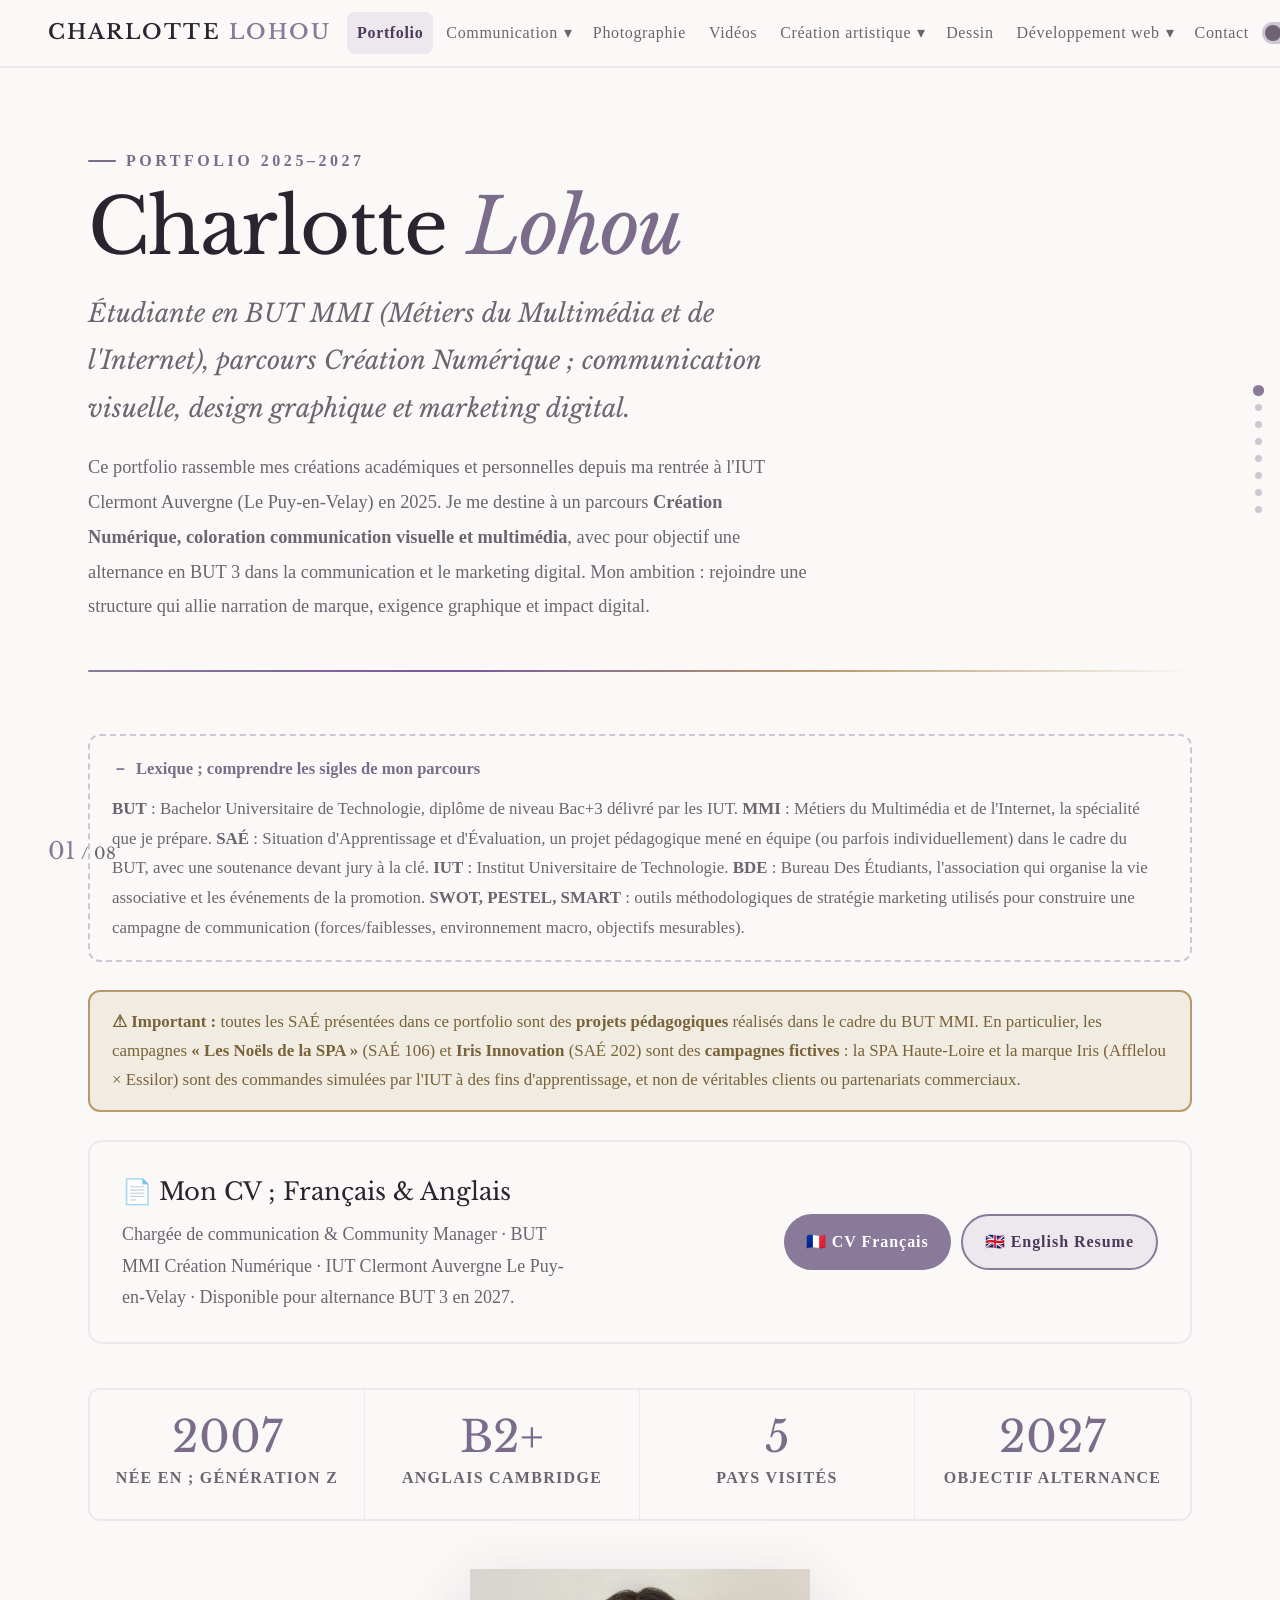
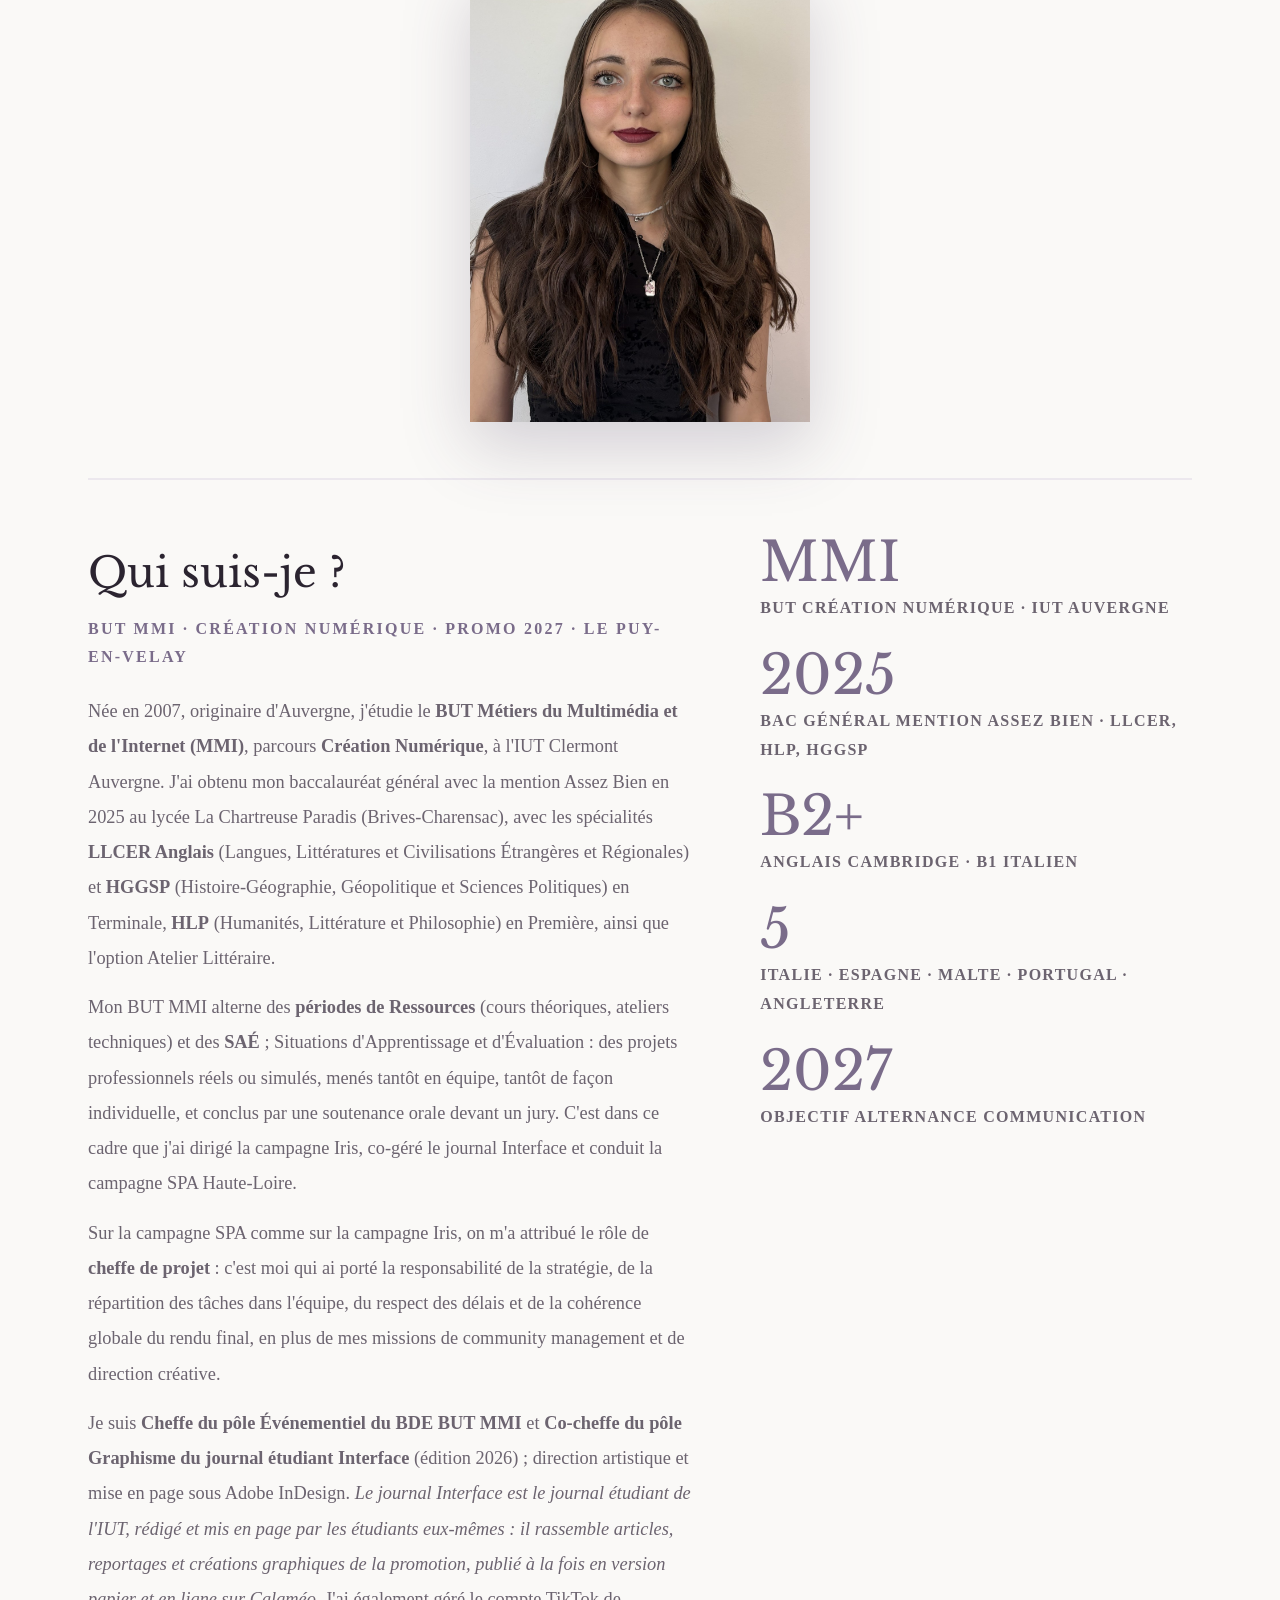
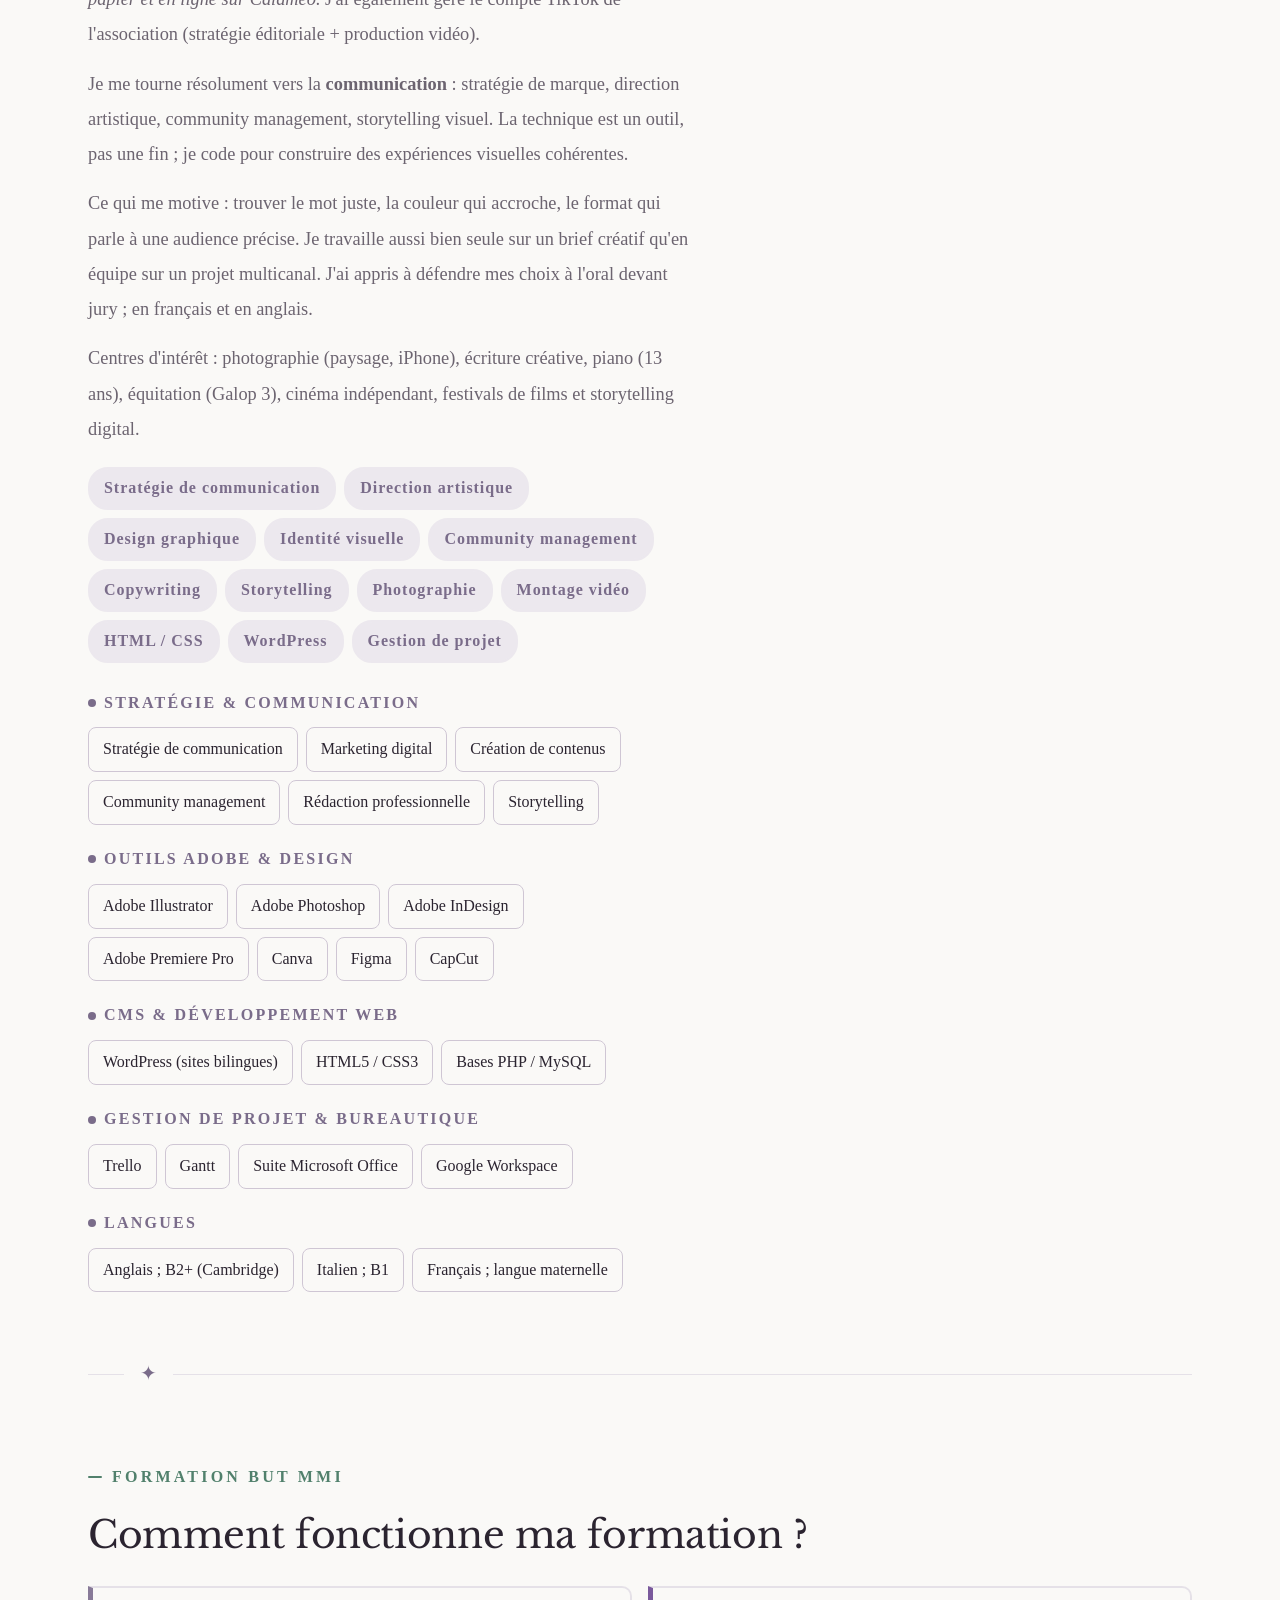
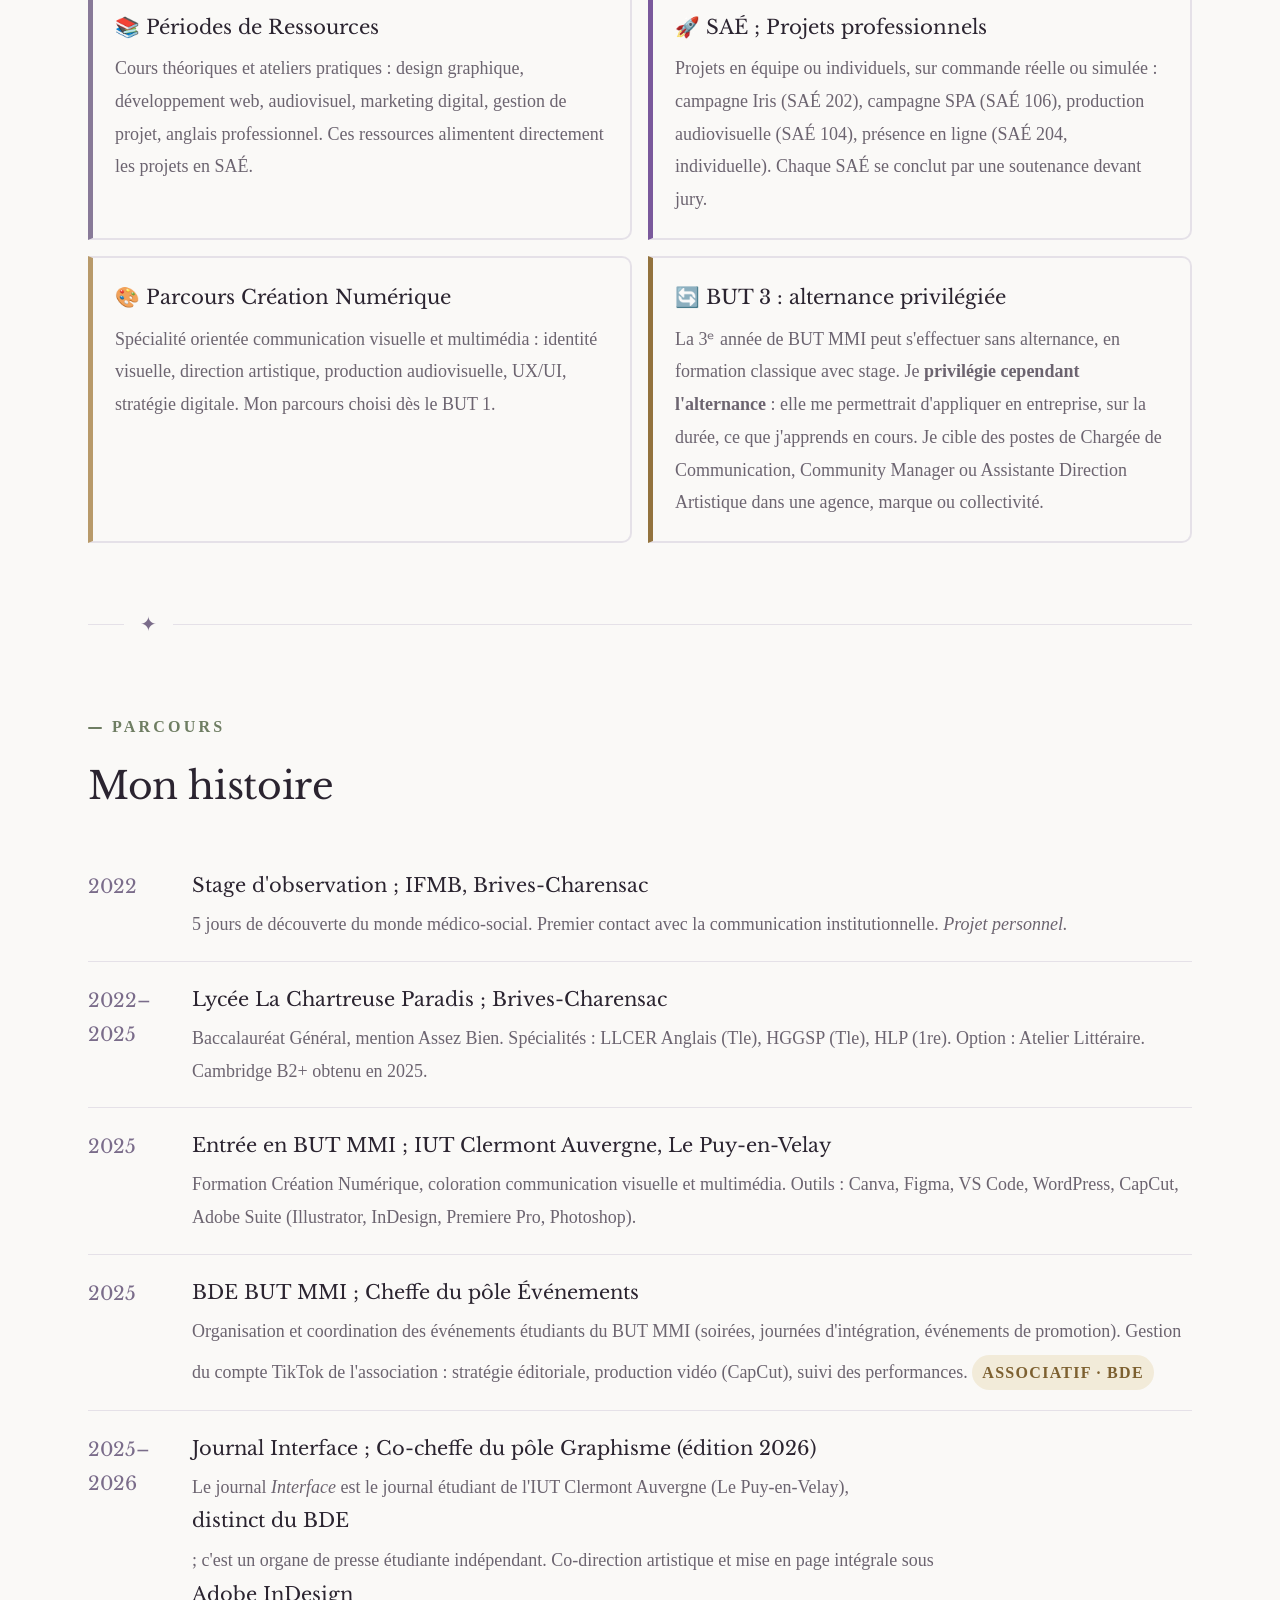
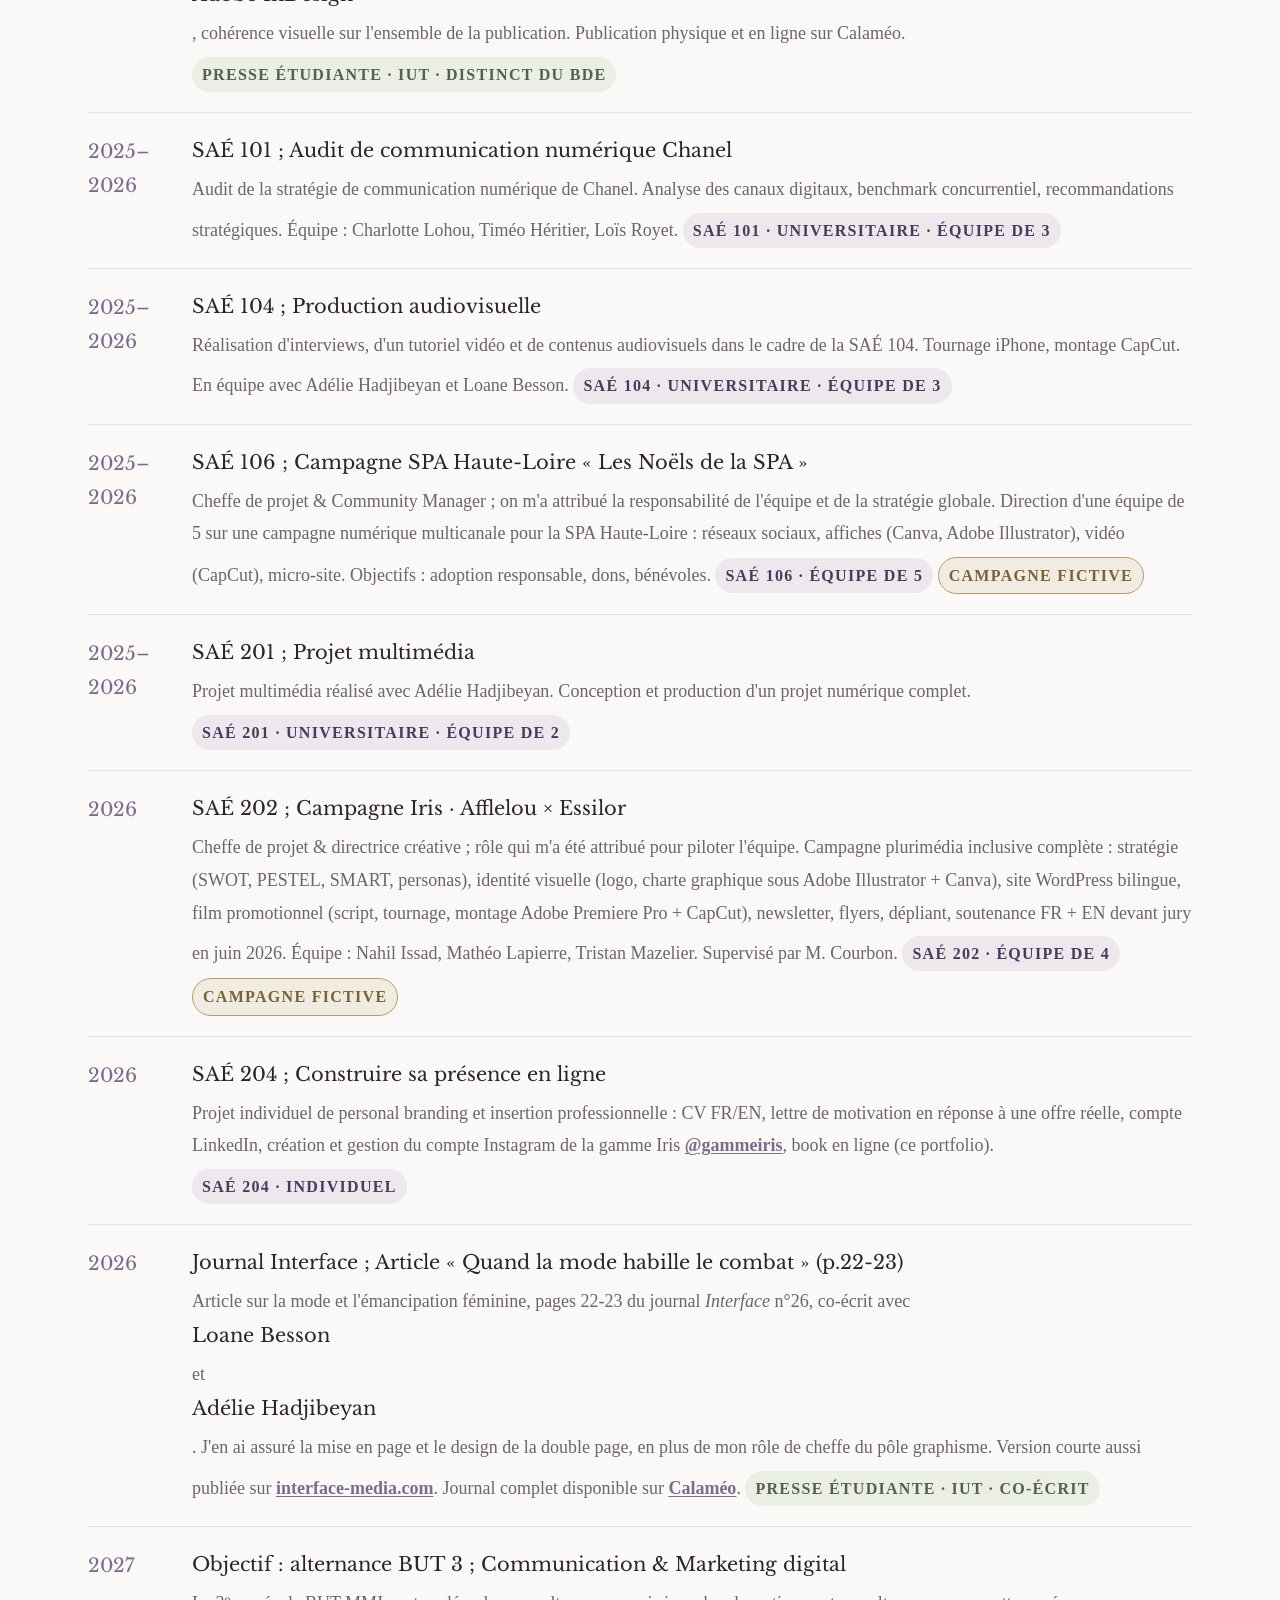
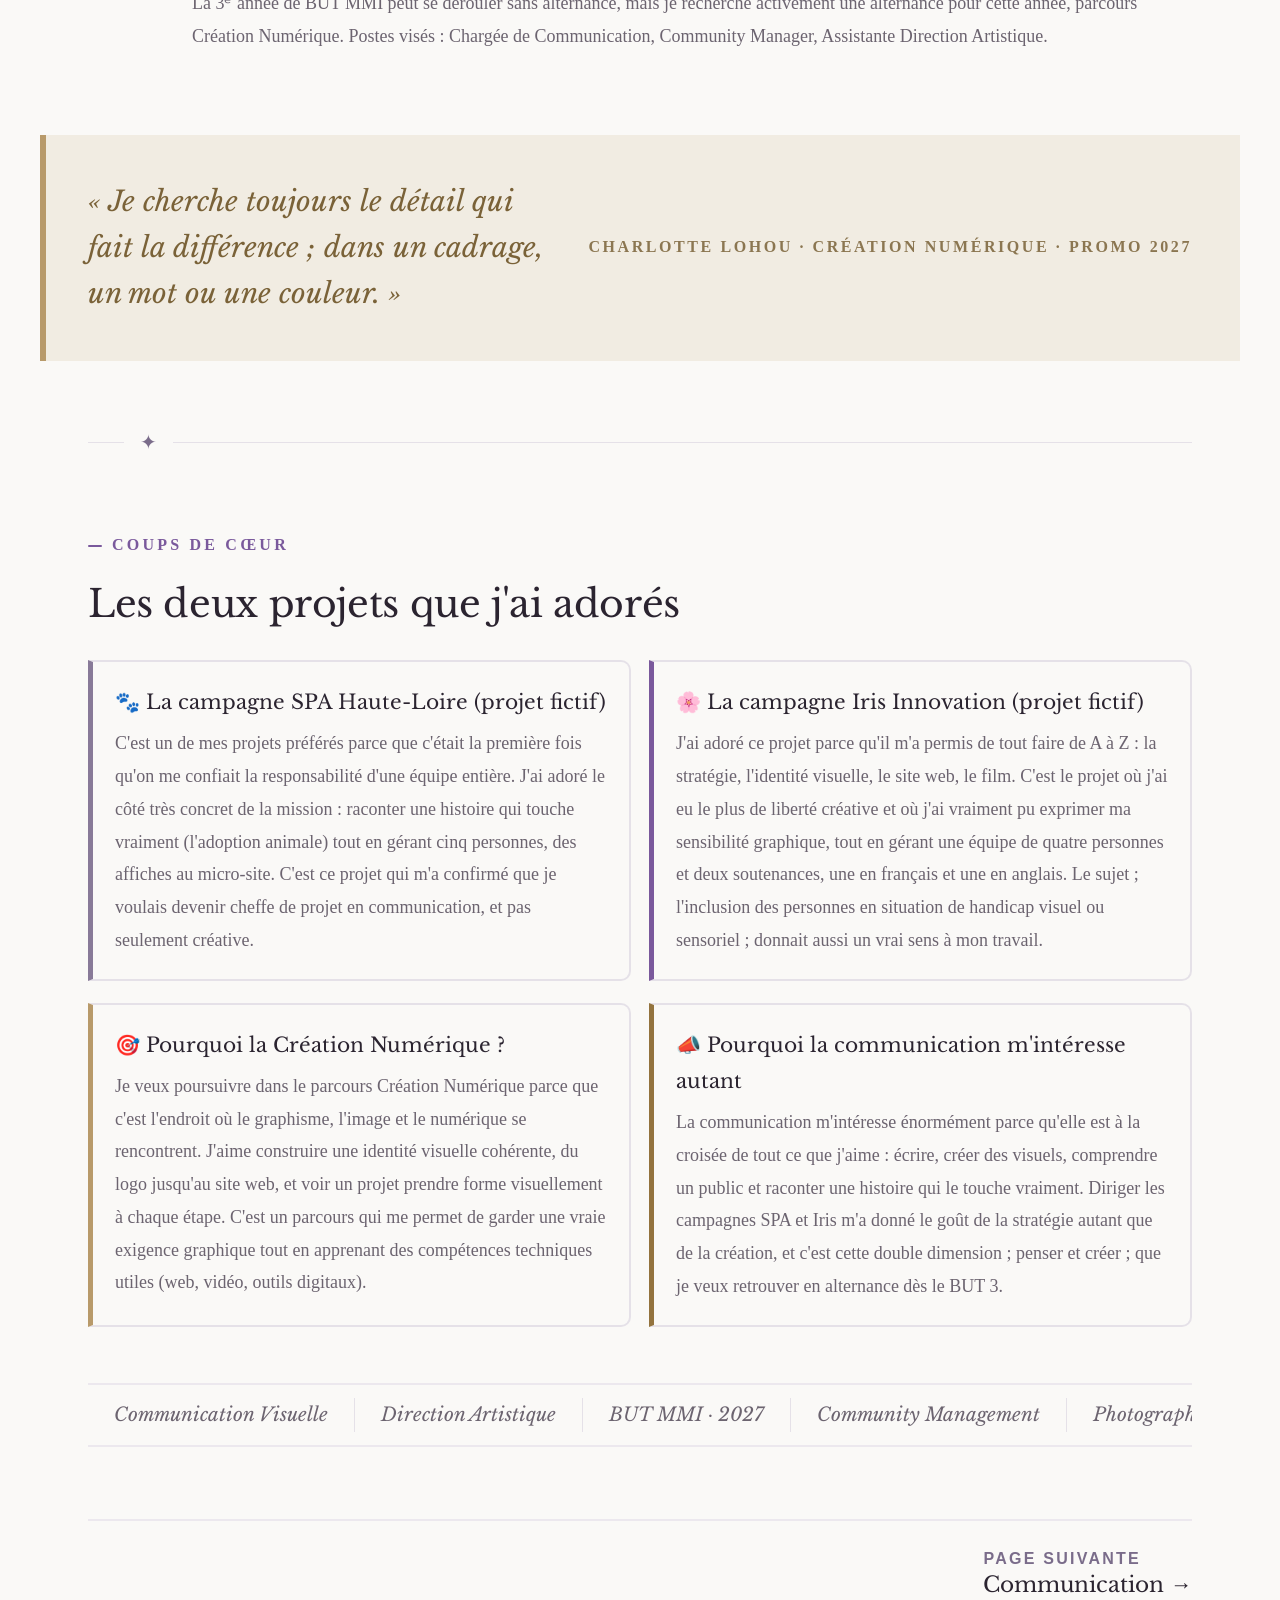
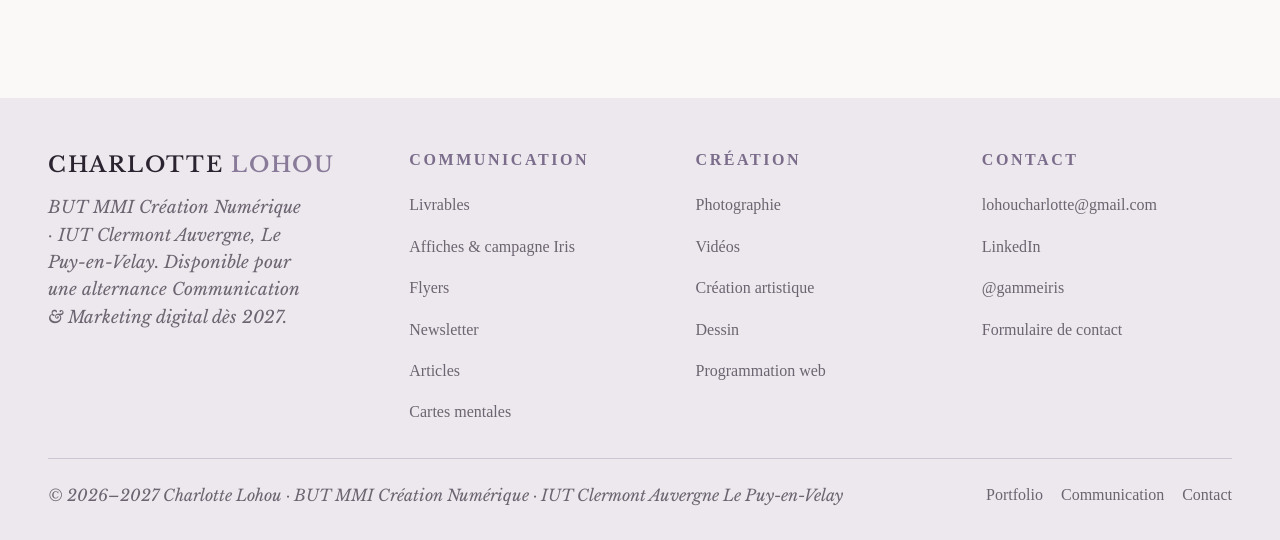
==== commit ba5eefc4: "Update index.html" ====
--- a/index.html
+++ b/index.html
@@ -844,7 +844,7 @@
         </div>
       </div>
 
-      <!-- LETTRE DE MOTIVATION -->
+      <!-- LETTRE DE MOTIVATION 
       <div class="cv-block">
         <div>
           <h3
@@ -879,8 +879,9 @@
           >
         </div>
       </div>
-
-      <!-- Texte intégral des lettres, affiché et repliable -->
+      -->
+      
+      <!-- Texte intégral des lettres, affiché et repliable 
       <details class="lex" id="lettre-fr-detail">
         <summary
           data-fr="📖 Lire le texte intégral ; Lettre de motivation FR (blgCloud)"
@@ -985,6 +986,7 @@
           <p class="letter-sign">Charlotte Lohou</p>
         </div>
       </details>
+      -->
 
       <div class="stat-row">
         <div class="stat-box">
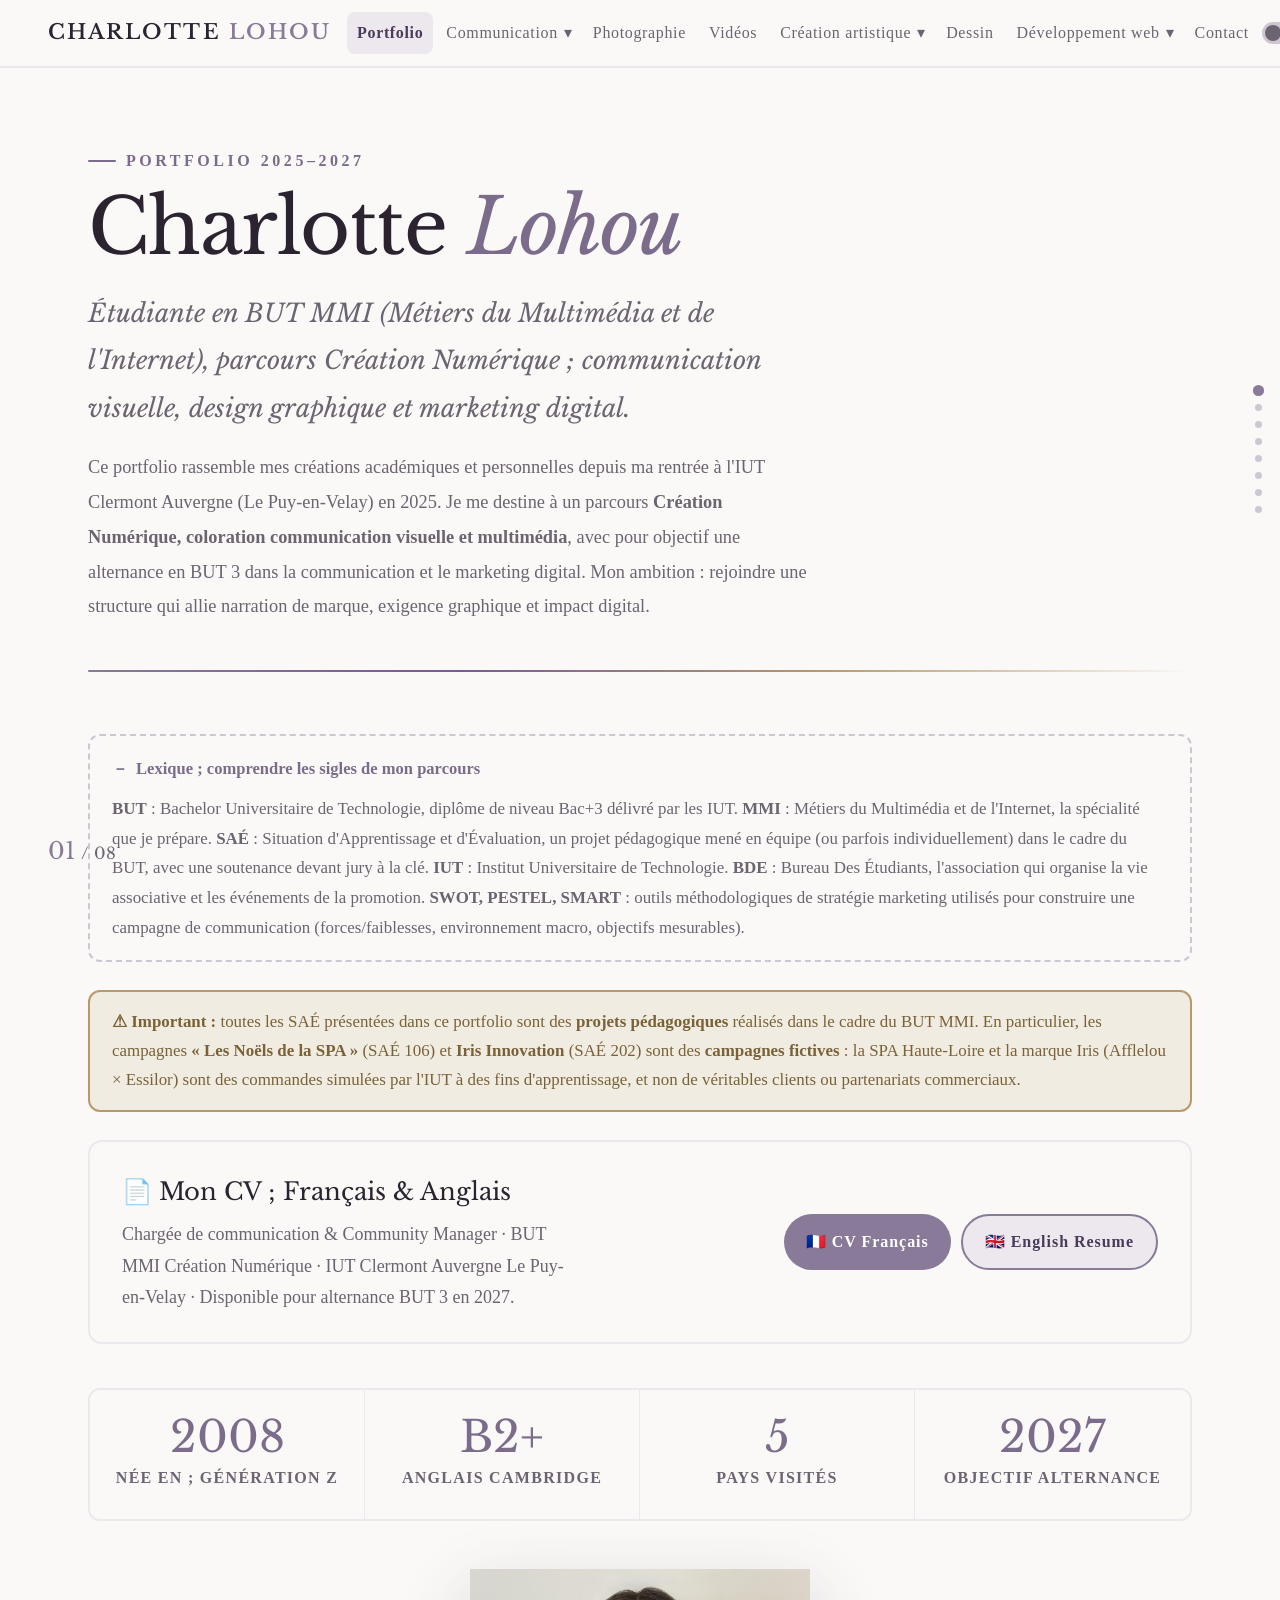
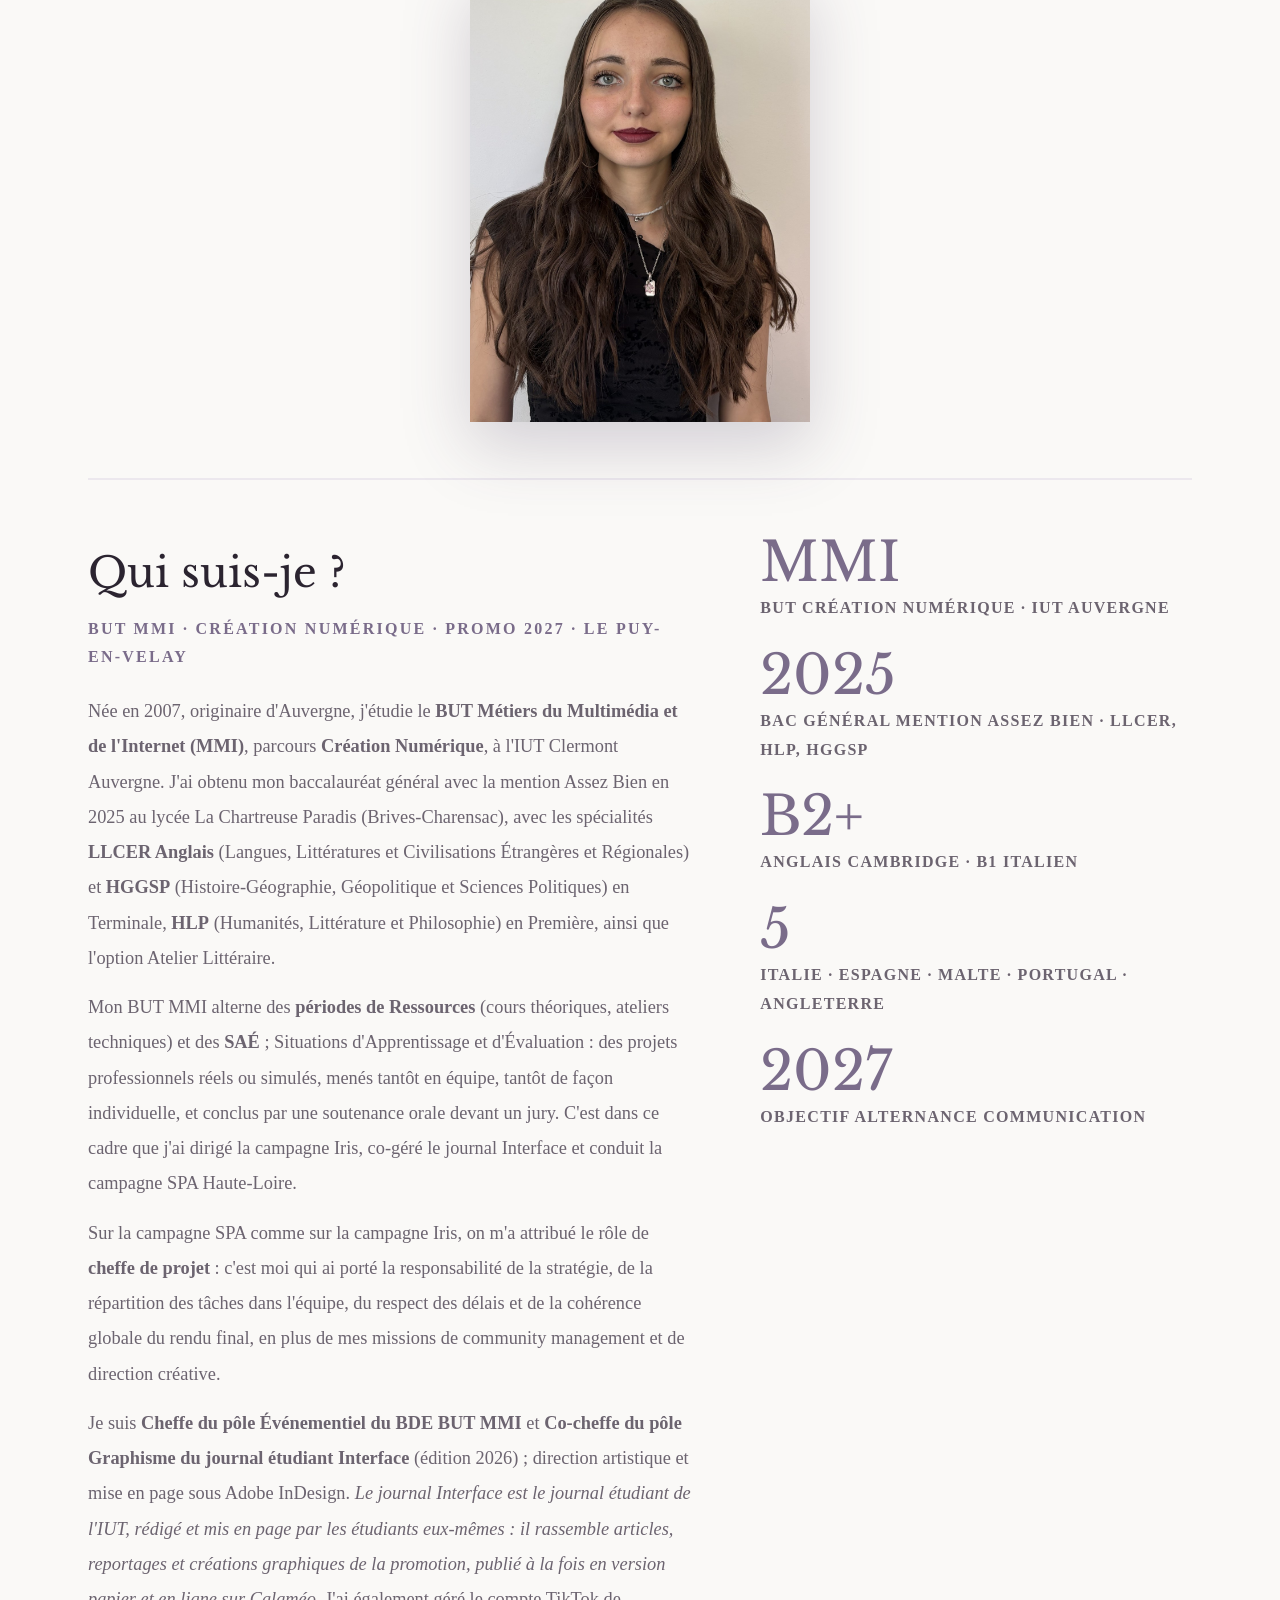
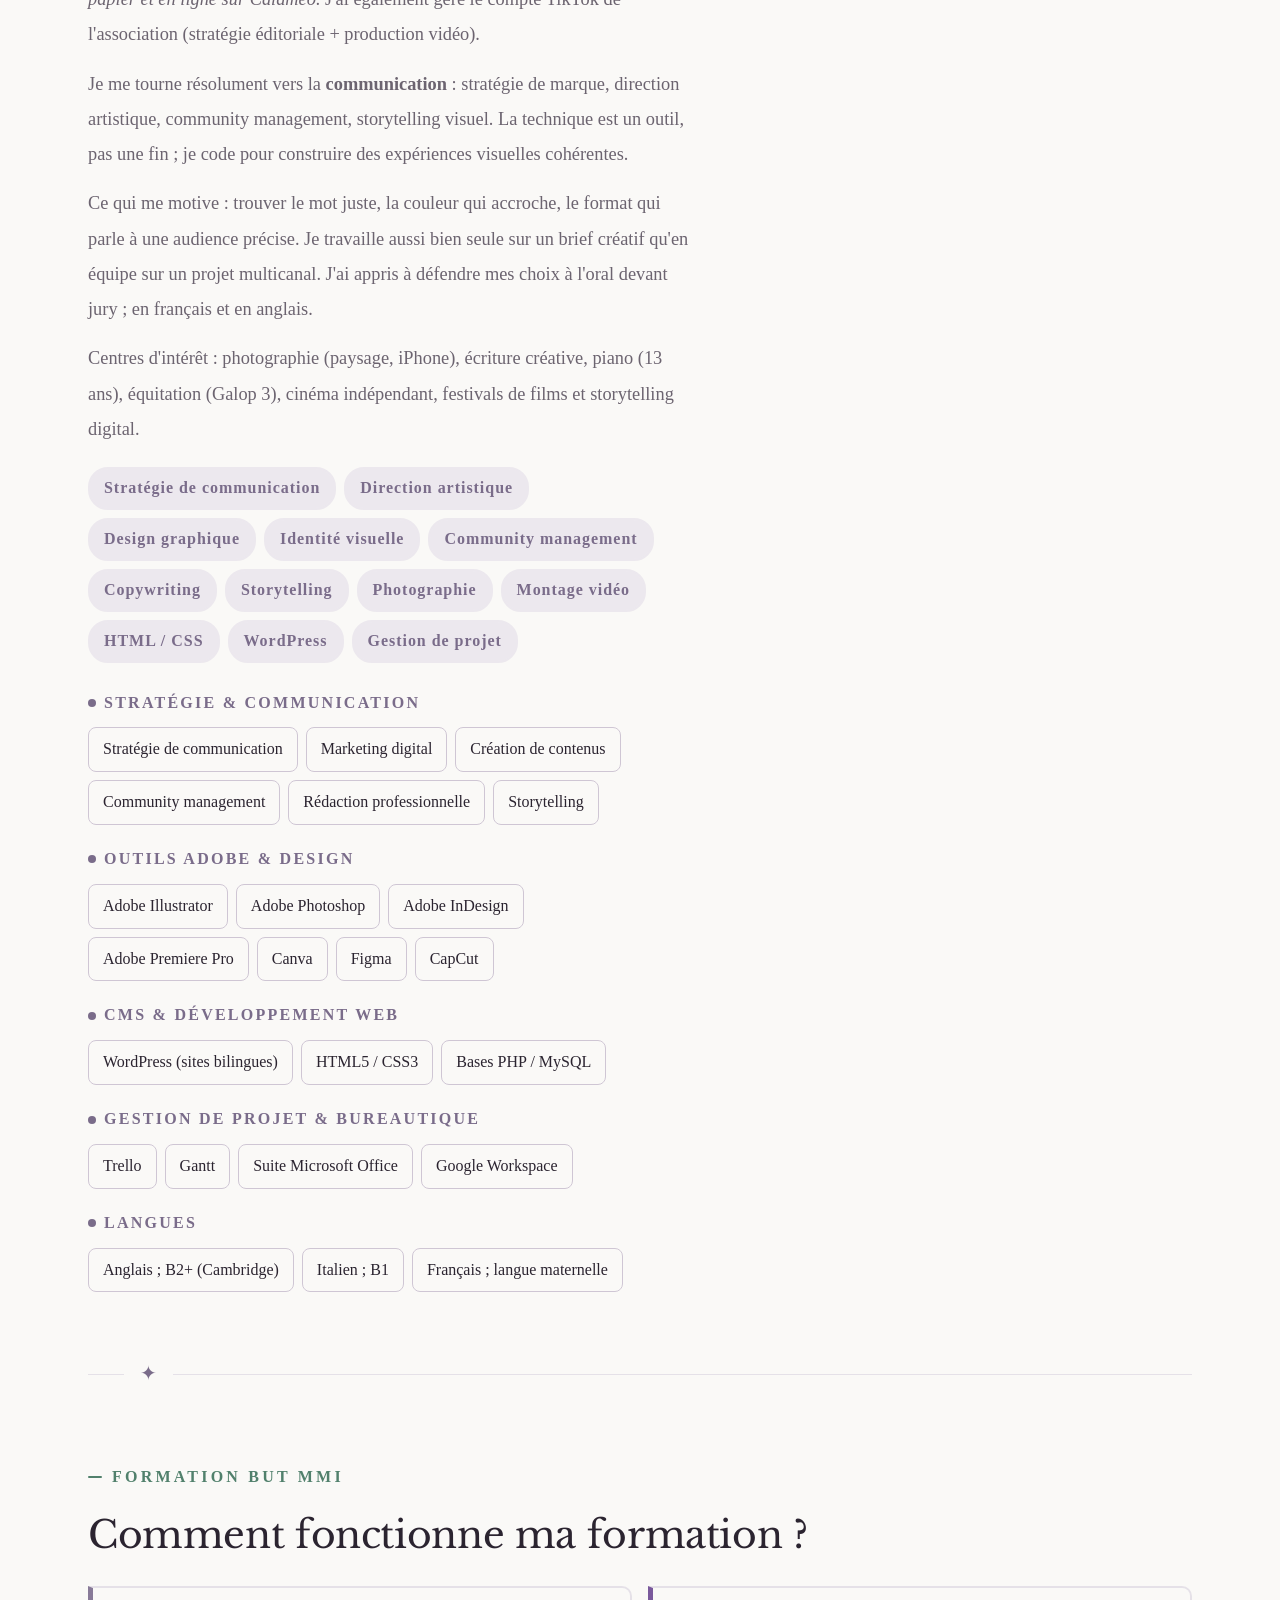
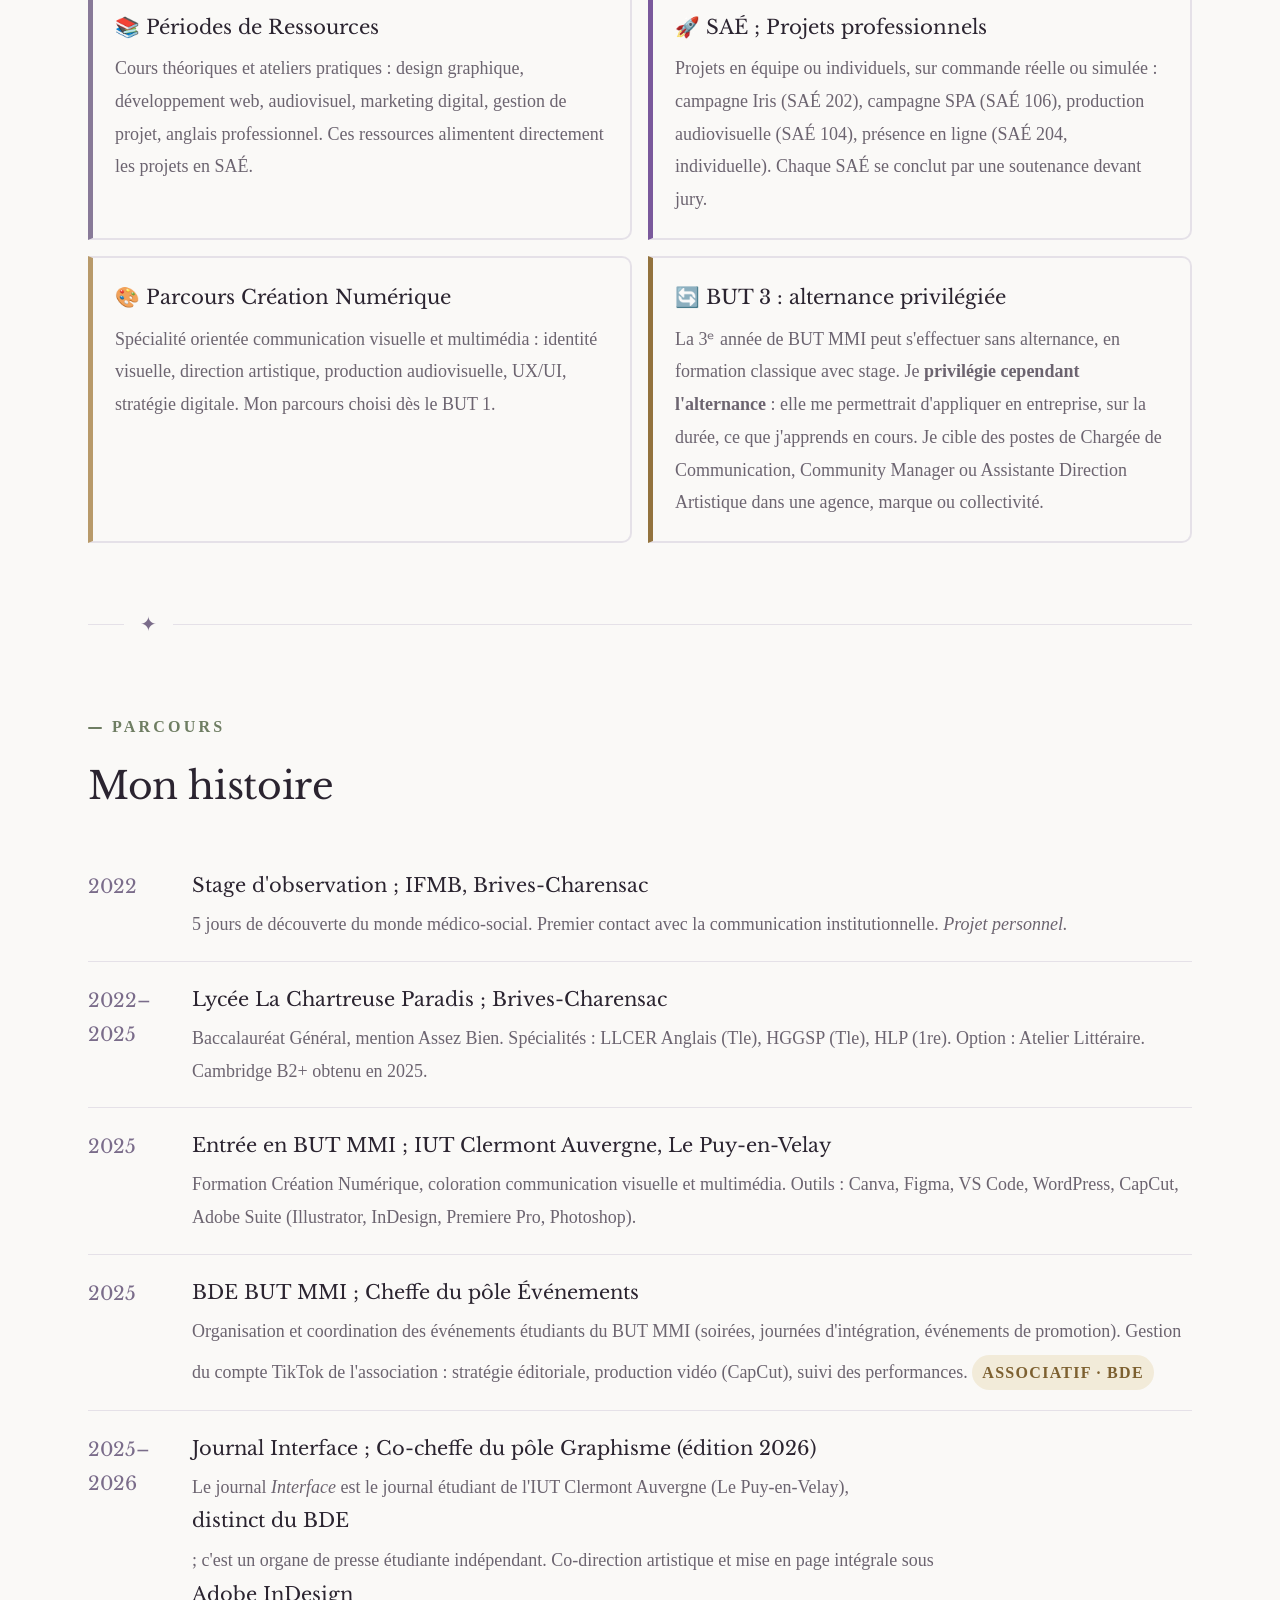
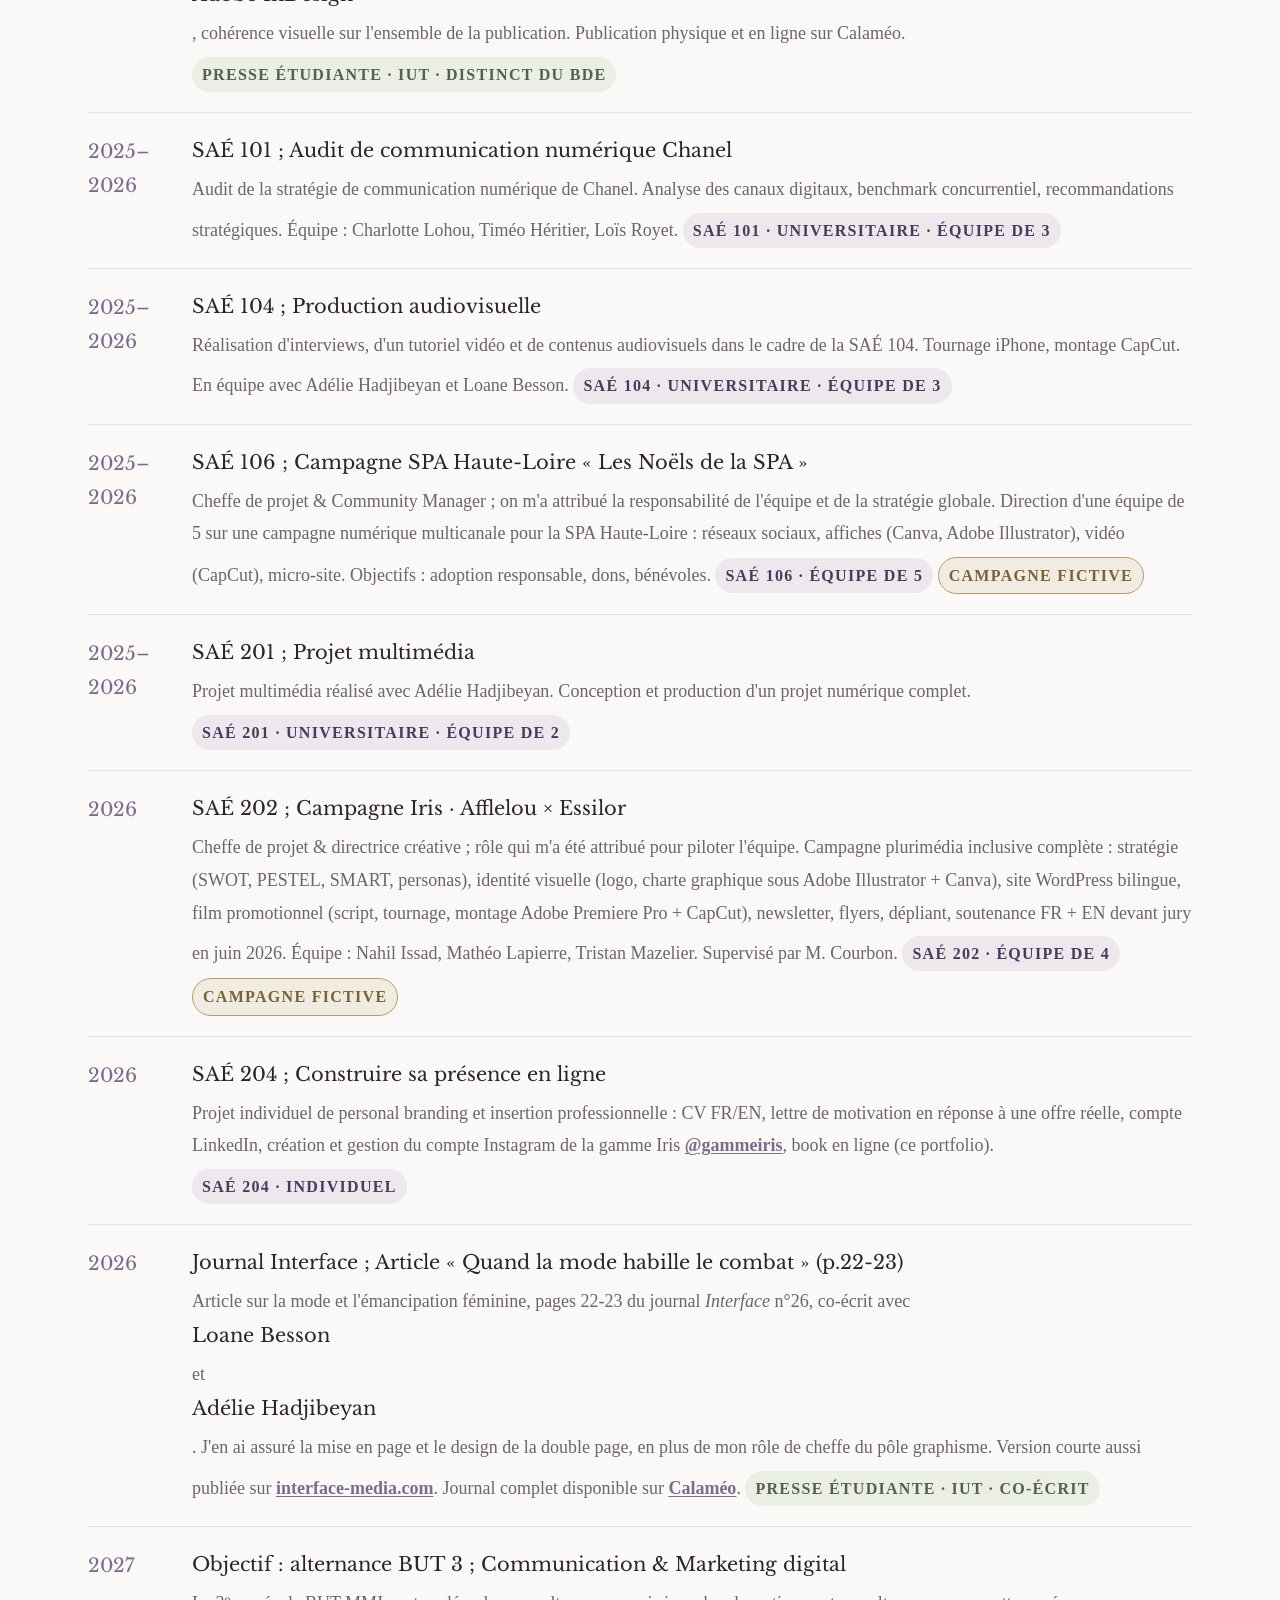
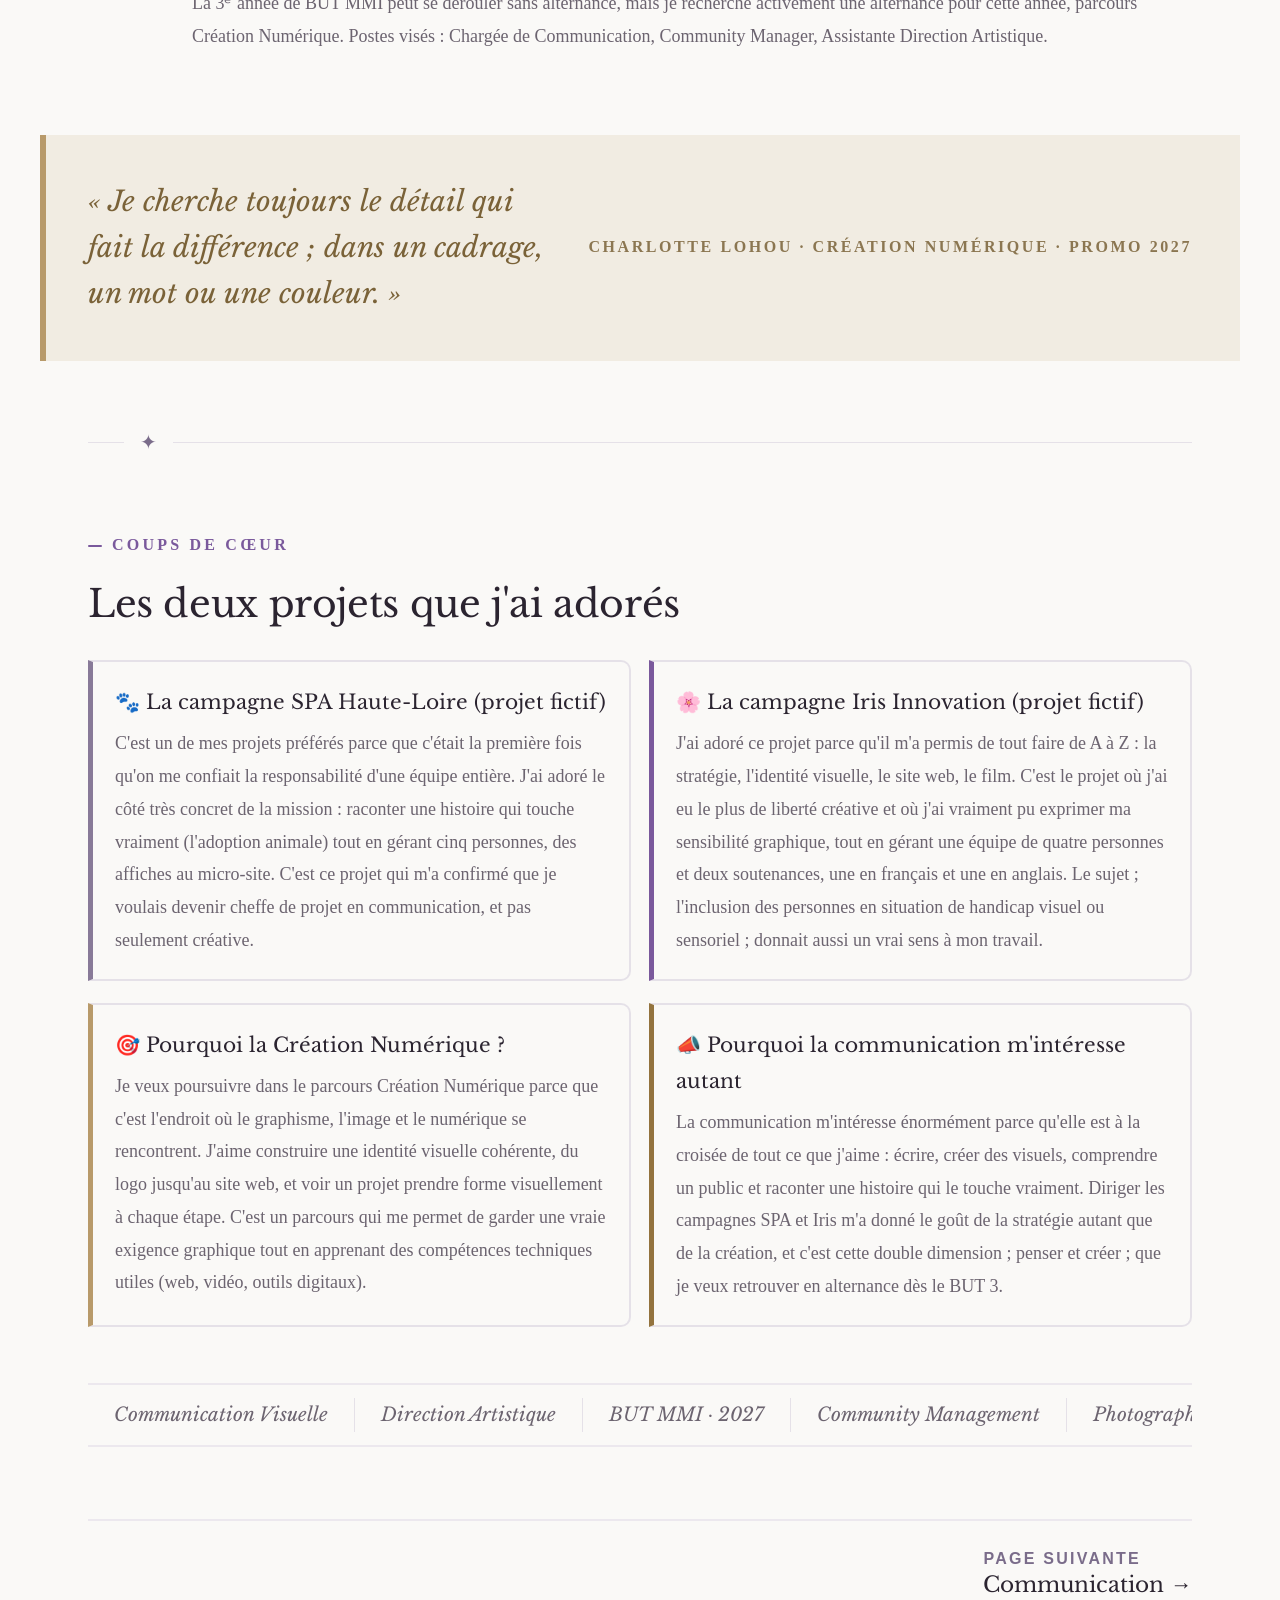
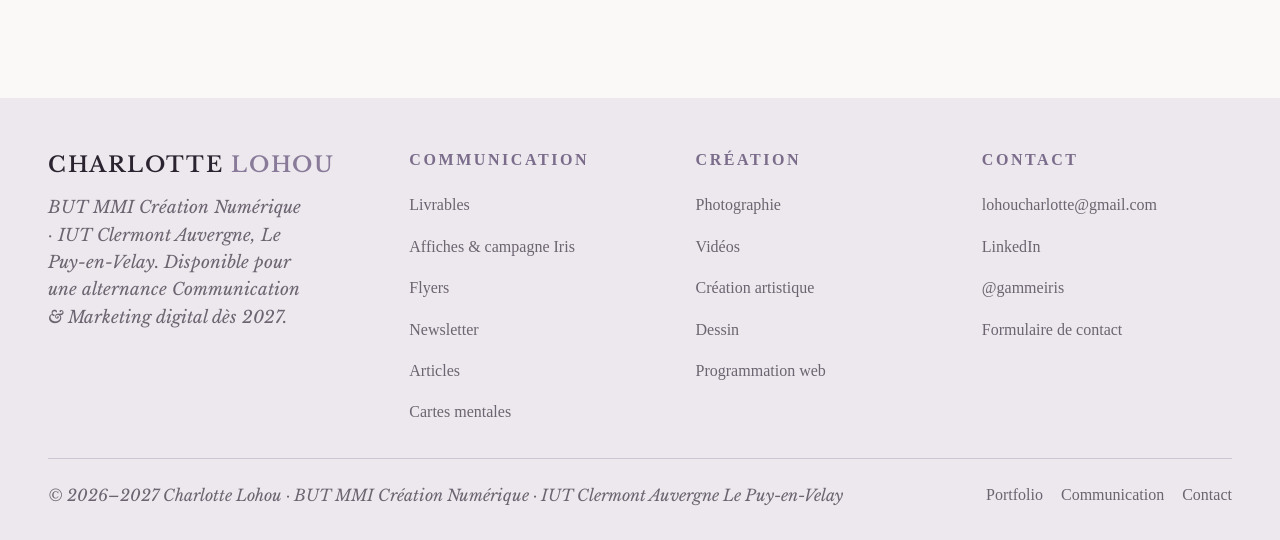
==== commit 7307c6c7: "Update index.html" ====
--- a/index.html
+++ b/index.html
@@ -844,7 +844,8 @@
         </div>
       </div>
 
-      <!-- LETTRE DE MOTIVATION 
+      <!-- LETTRE DE MOTIVATION -->
+      <!--
       <div class="cv-block">
         <div>
           <h3
@@ -881,7 +882,8 @@
       </div>
       -->
       
-      <!-- Texte intégral des lettres, affiché et repliable 
+      <!-- Texte intégral des lettres, affiché et repliable -->
+      <!--
       <details class="lex" id="lettre-fr-detail">
         <summary
           data-fr="📖 Lire le texte intégral ; Lettre de motivation FR (blgCloud)"
@@ -990,7 +992,7 @@
 
       <div class="stat-row">
         <div class="stat-box">
-          <div class="n">2007</div>
+          <div class="n">2008</div>
           <div
             class="l"
             data-fr="Née en ; Génération Z"
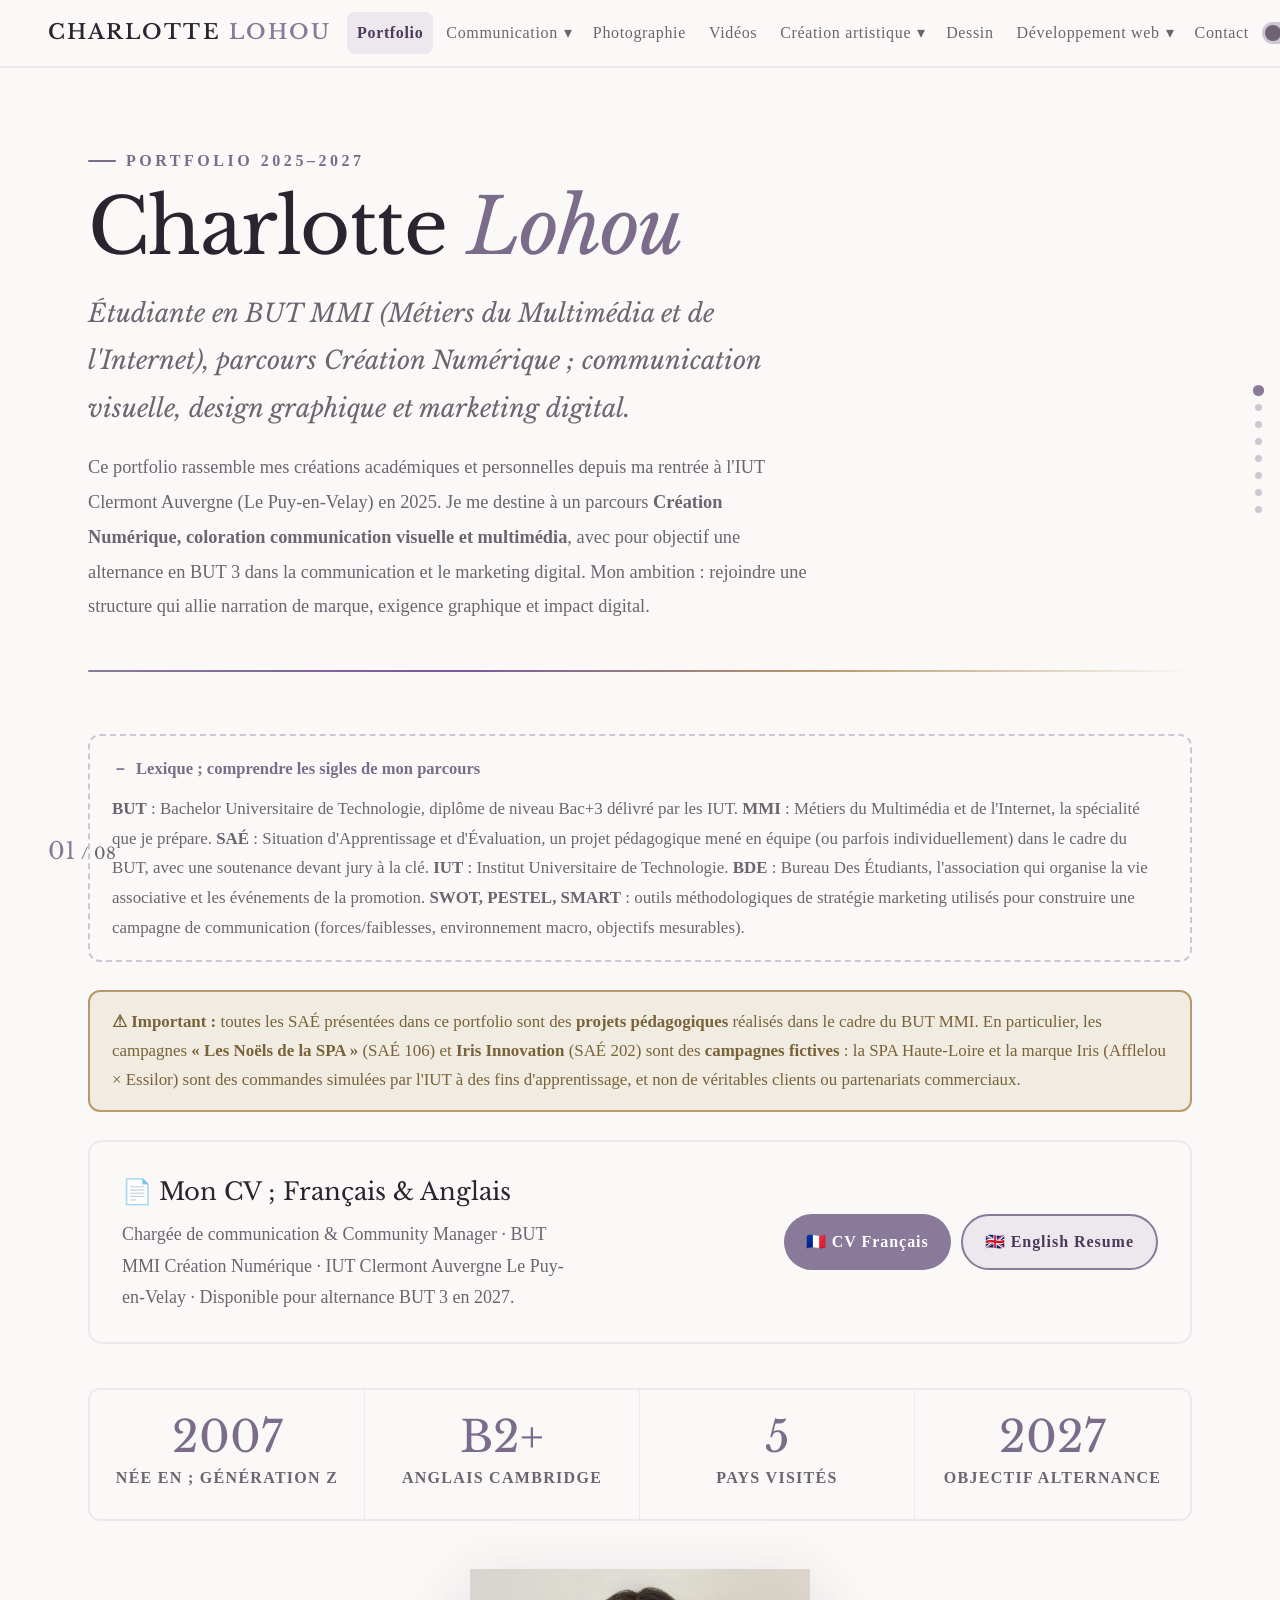
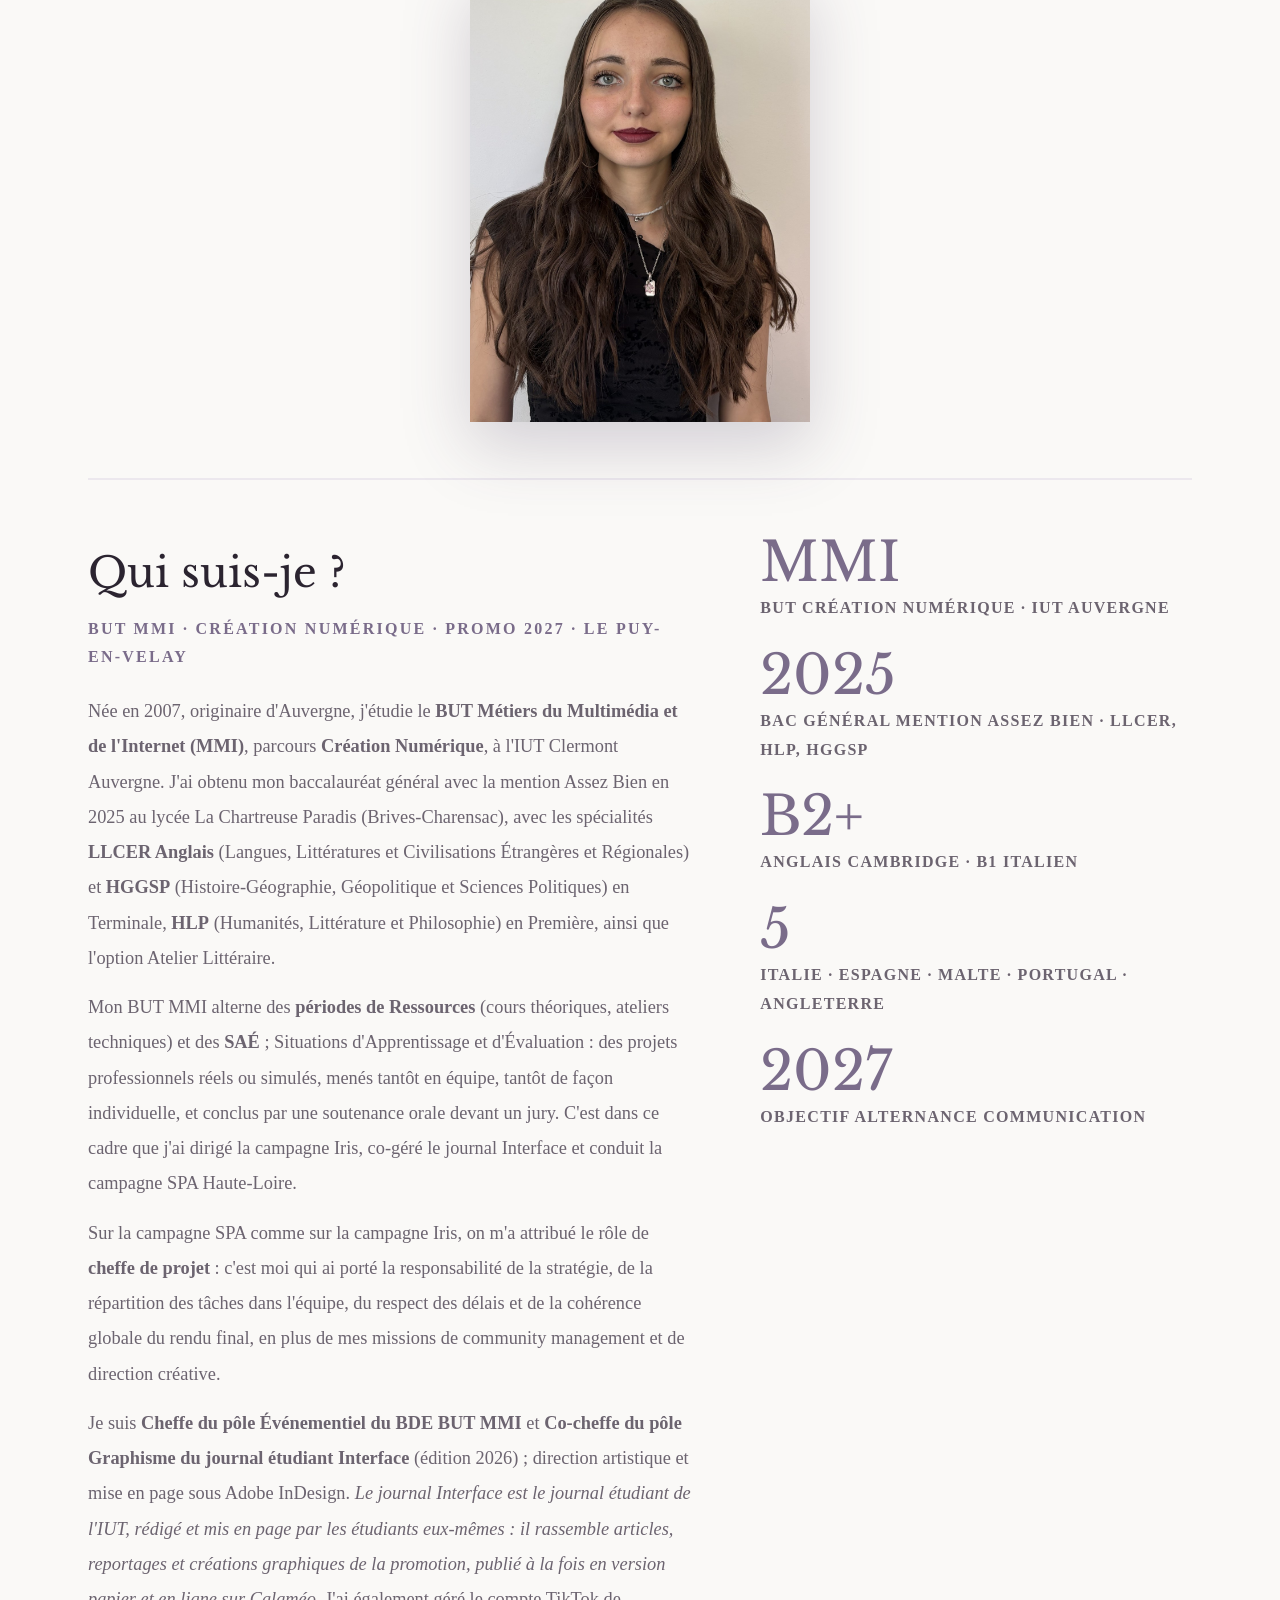
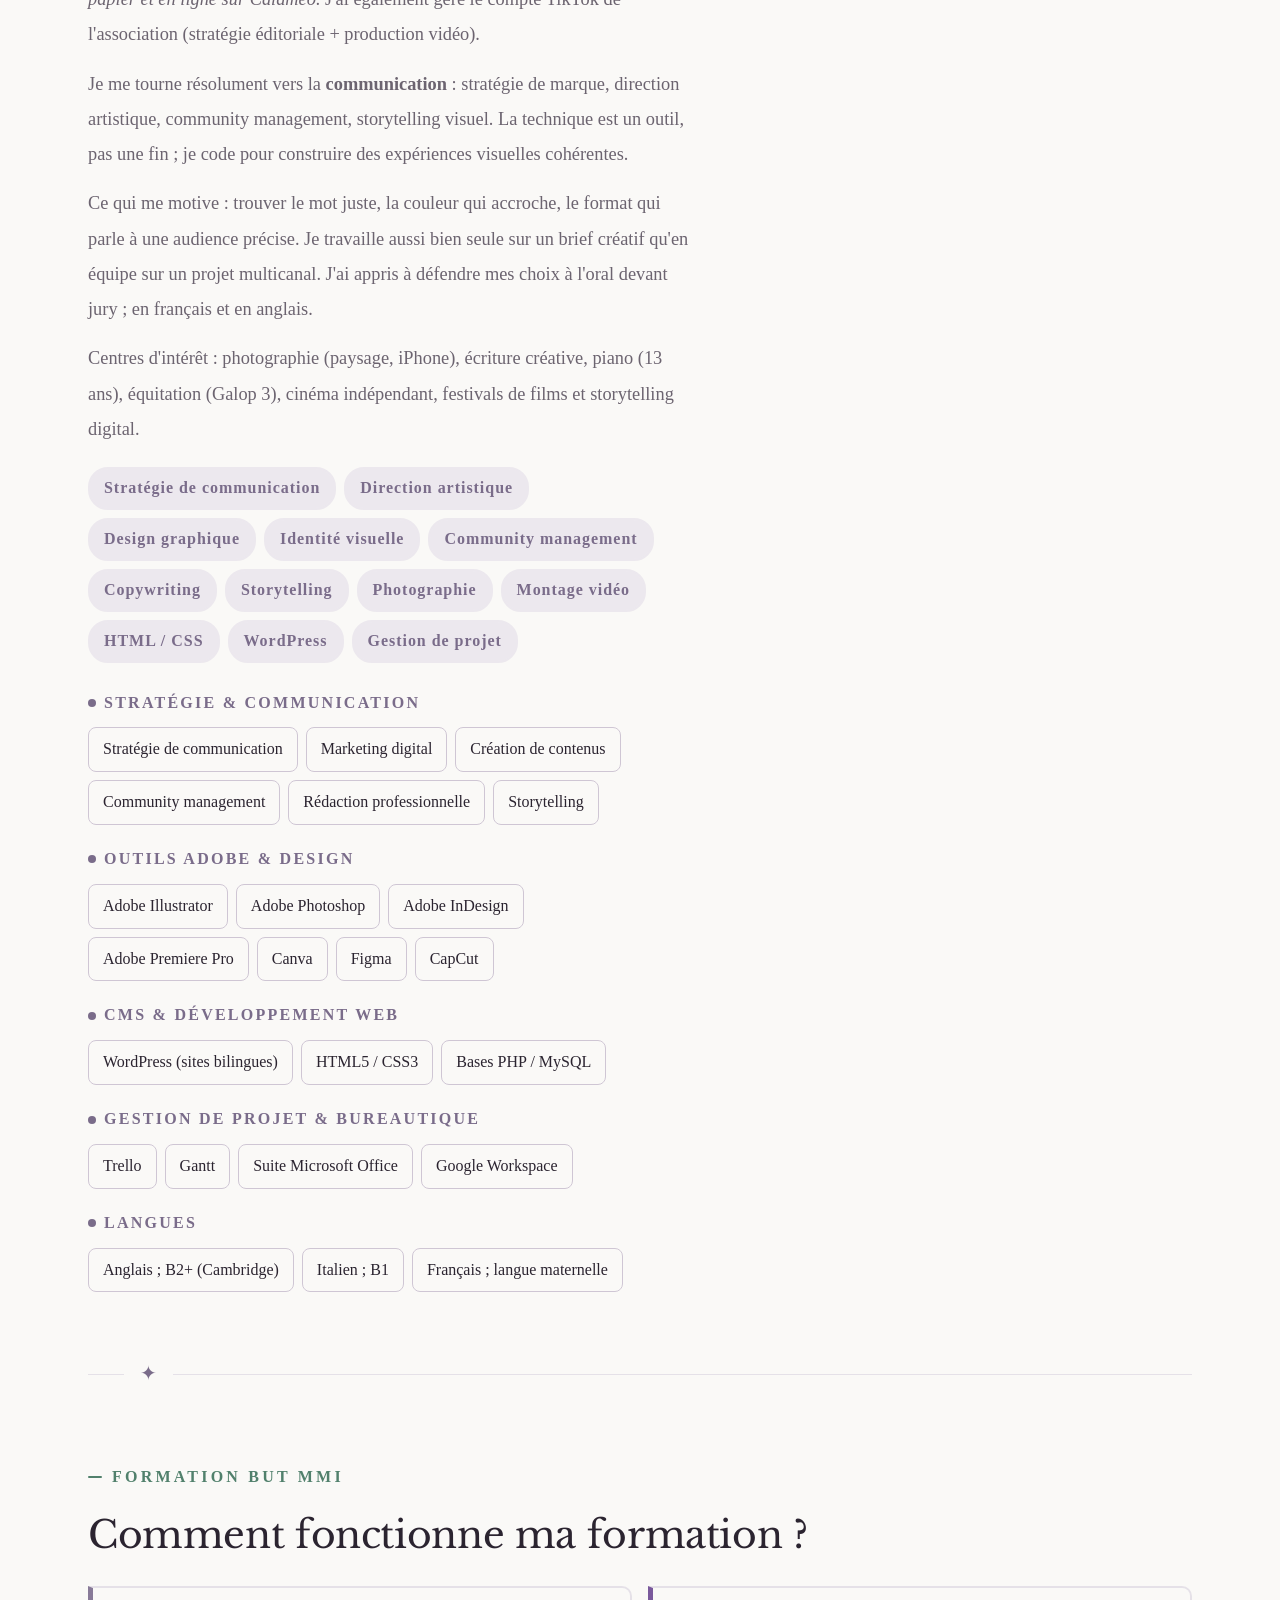
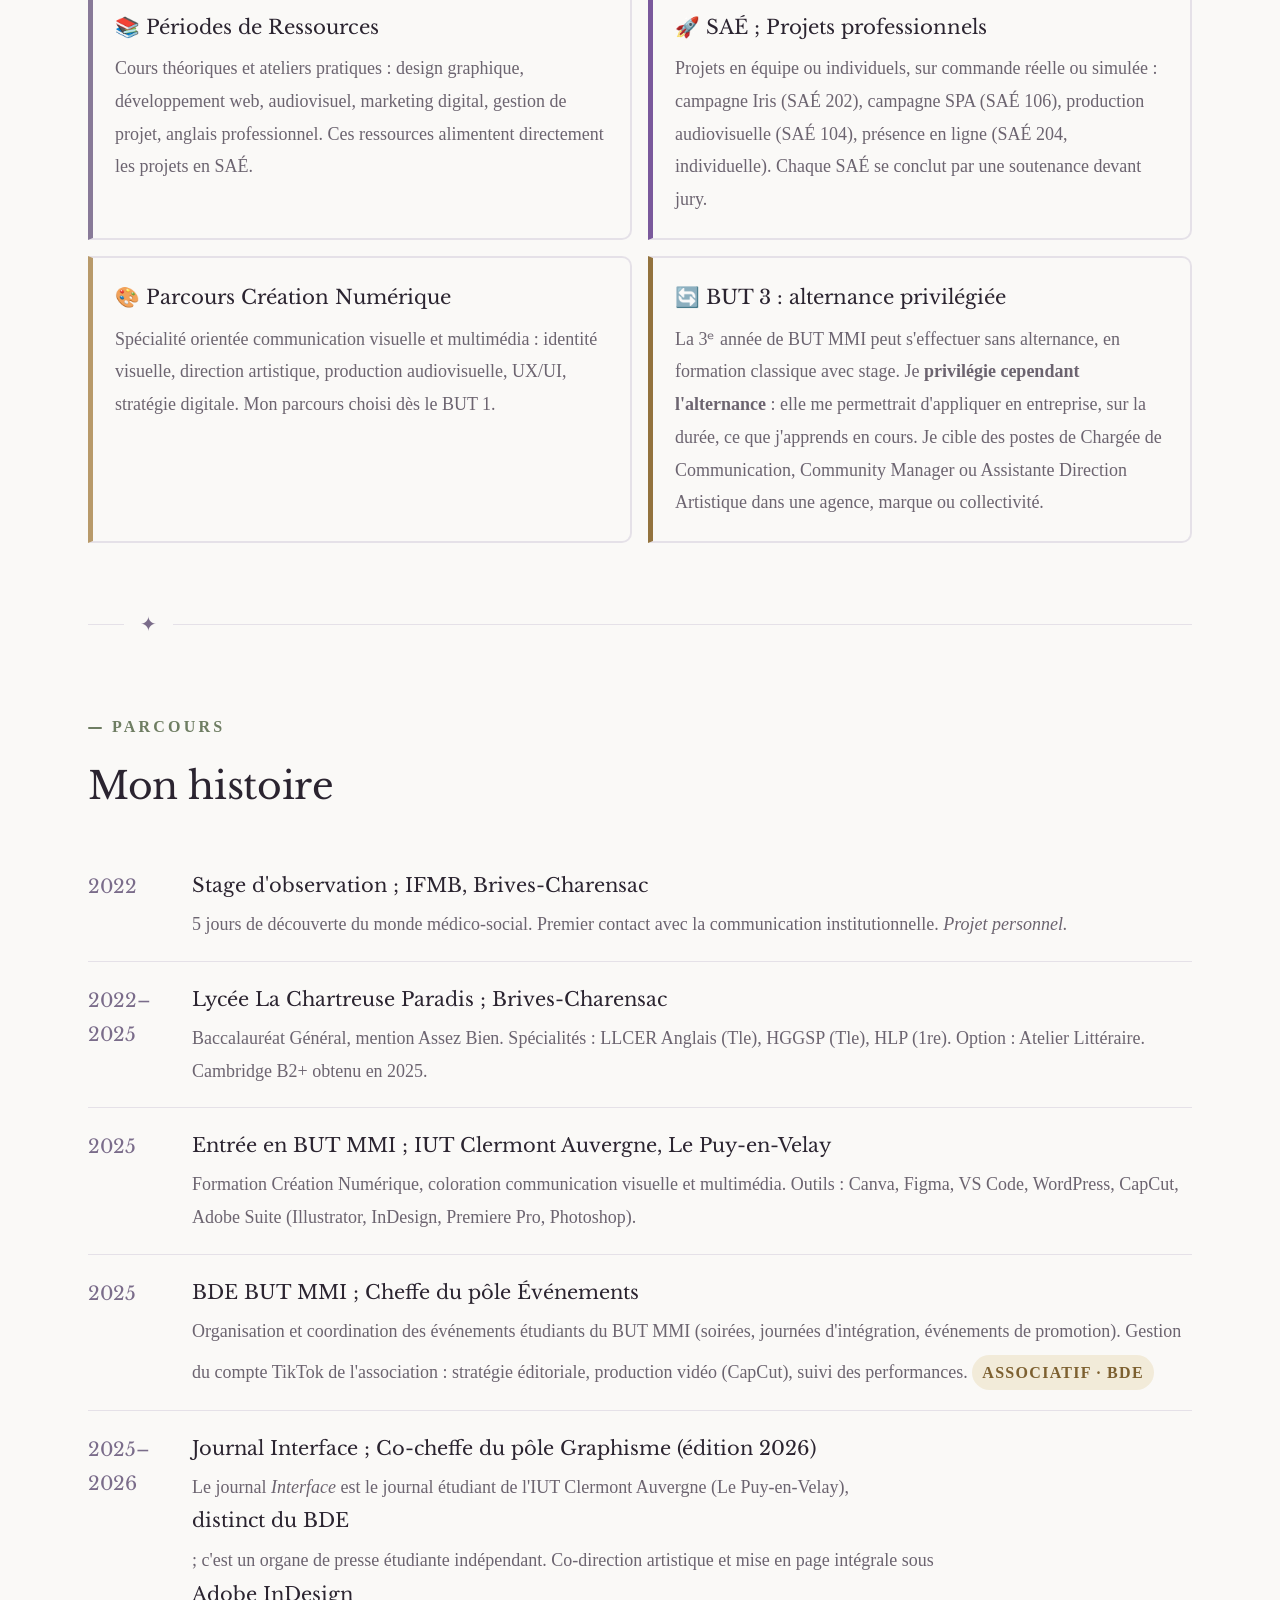
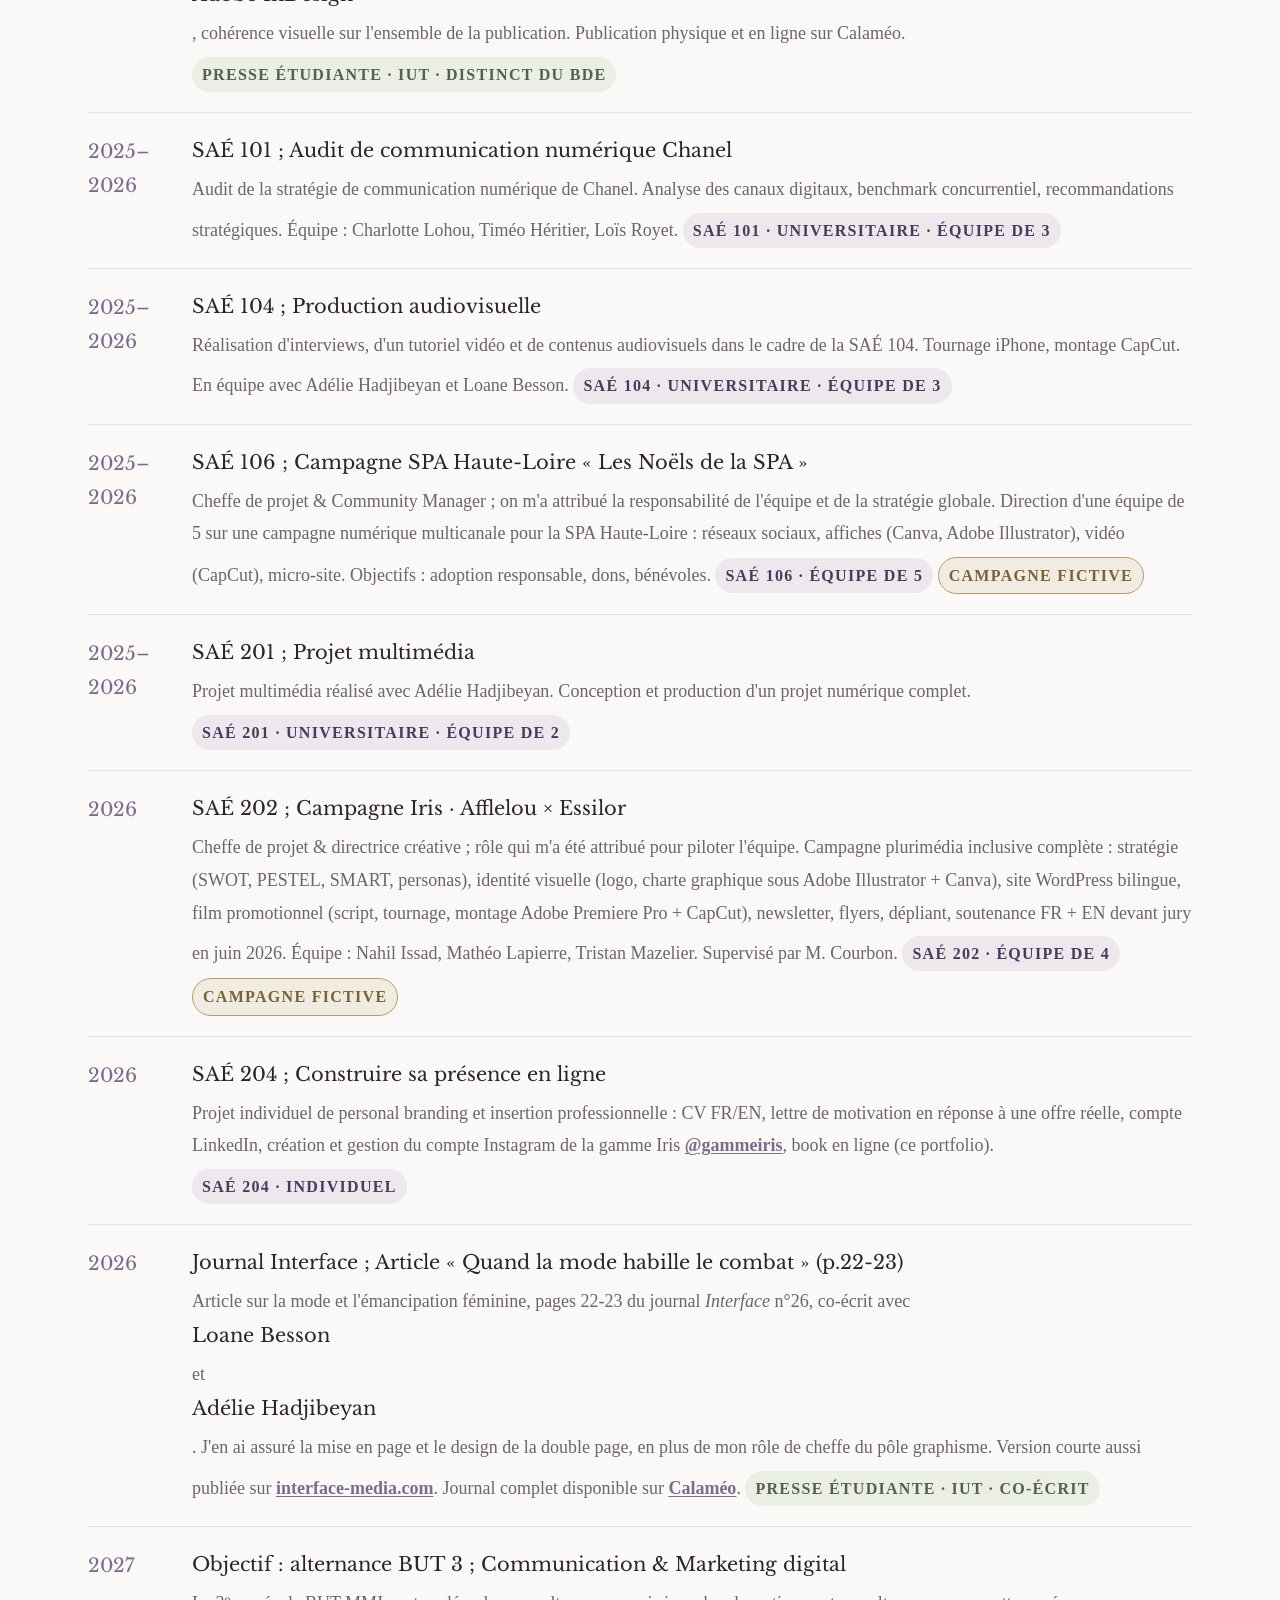
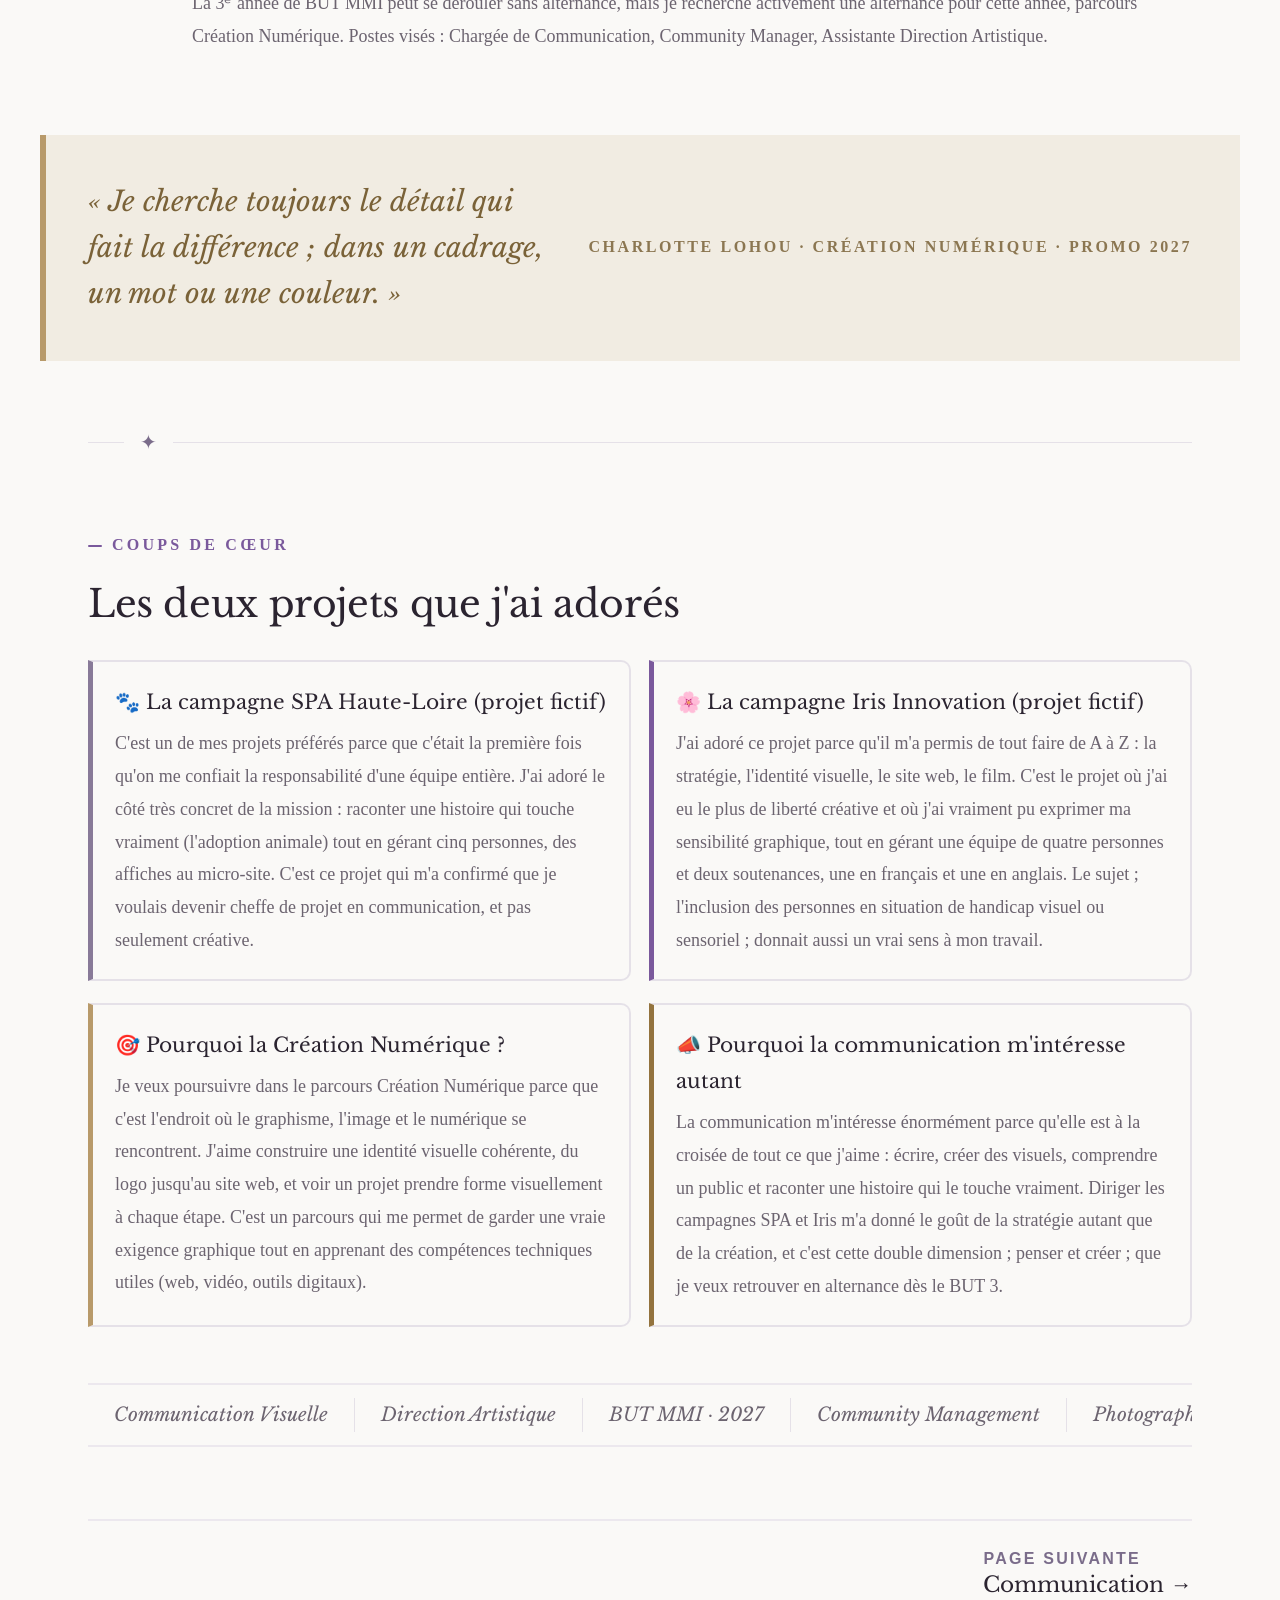
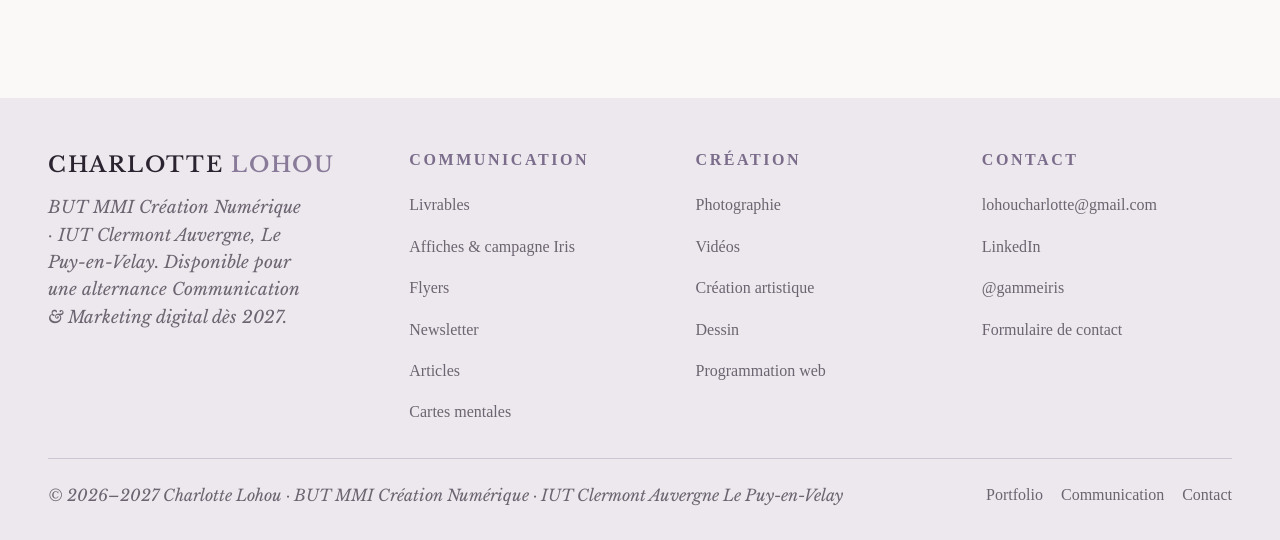
==== commit 8a724721: "Update index.html" ====
--- a/index.html
+++ b/index.html
@@ -992,7 +992,7 @@
 
       <div class="stat-row">
         <div class="stat-box">
-          <div class="n">2008</div>
+          <div class="n">2007</div>
           <div
             class="l"
             data-fr="Née en ; Génération Z"
